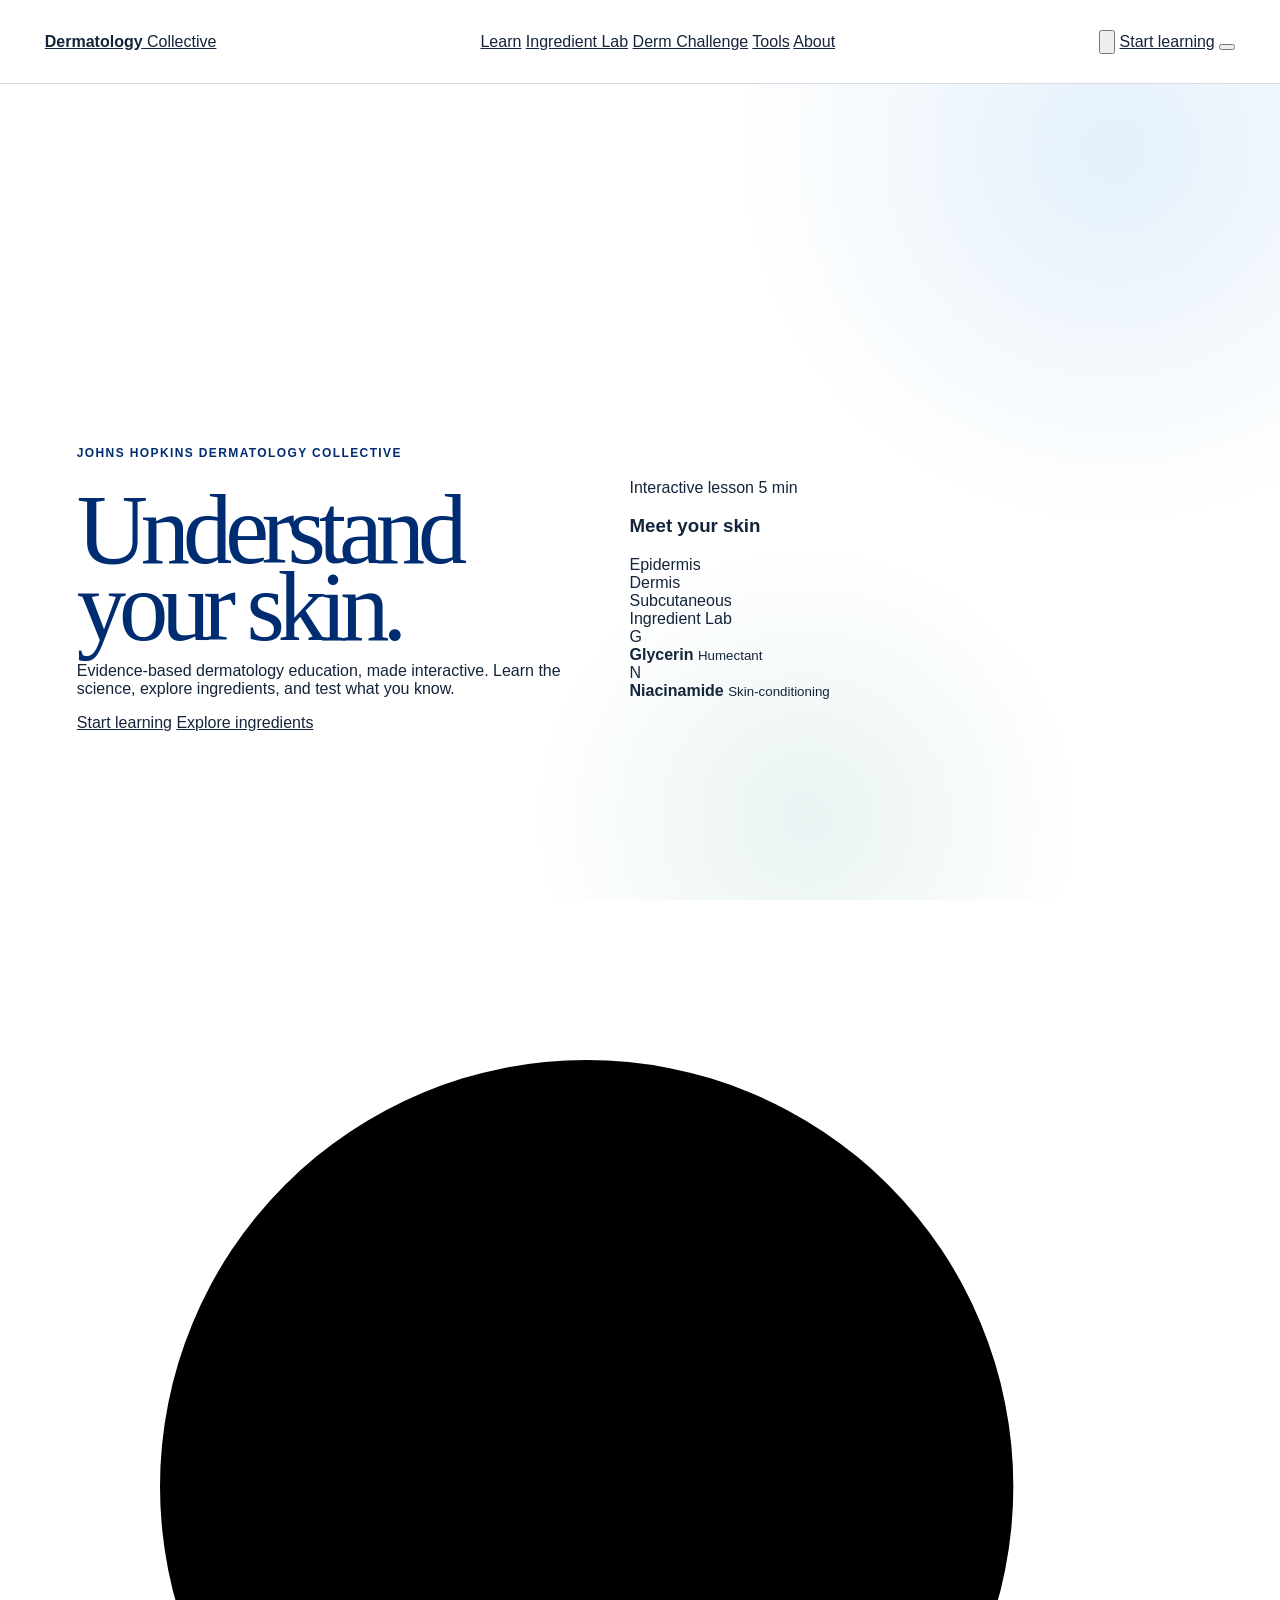
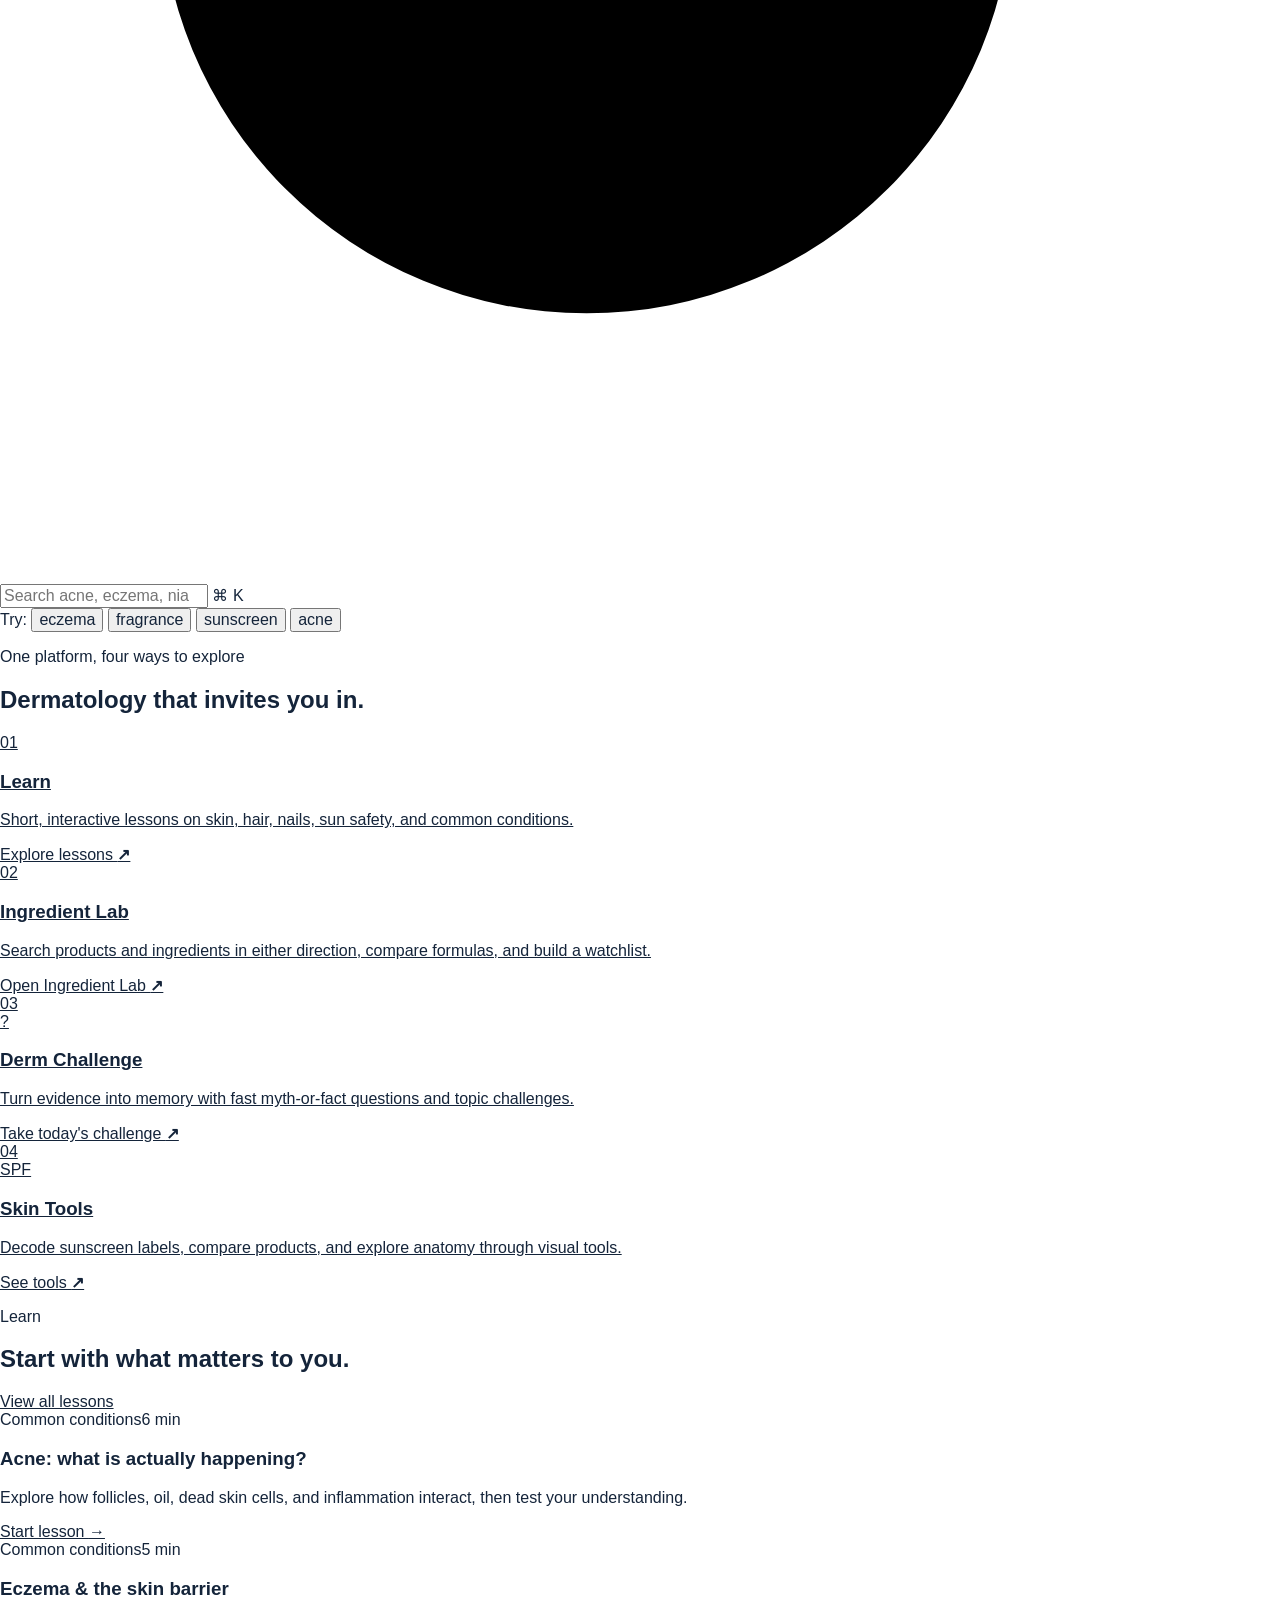
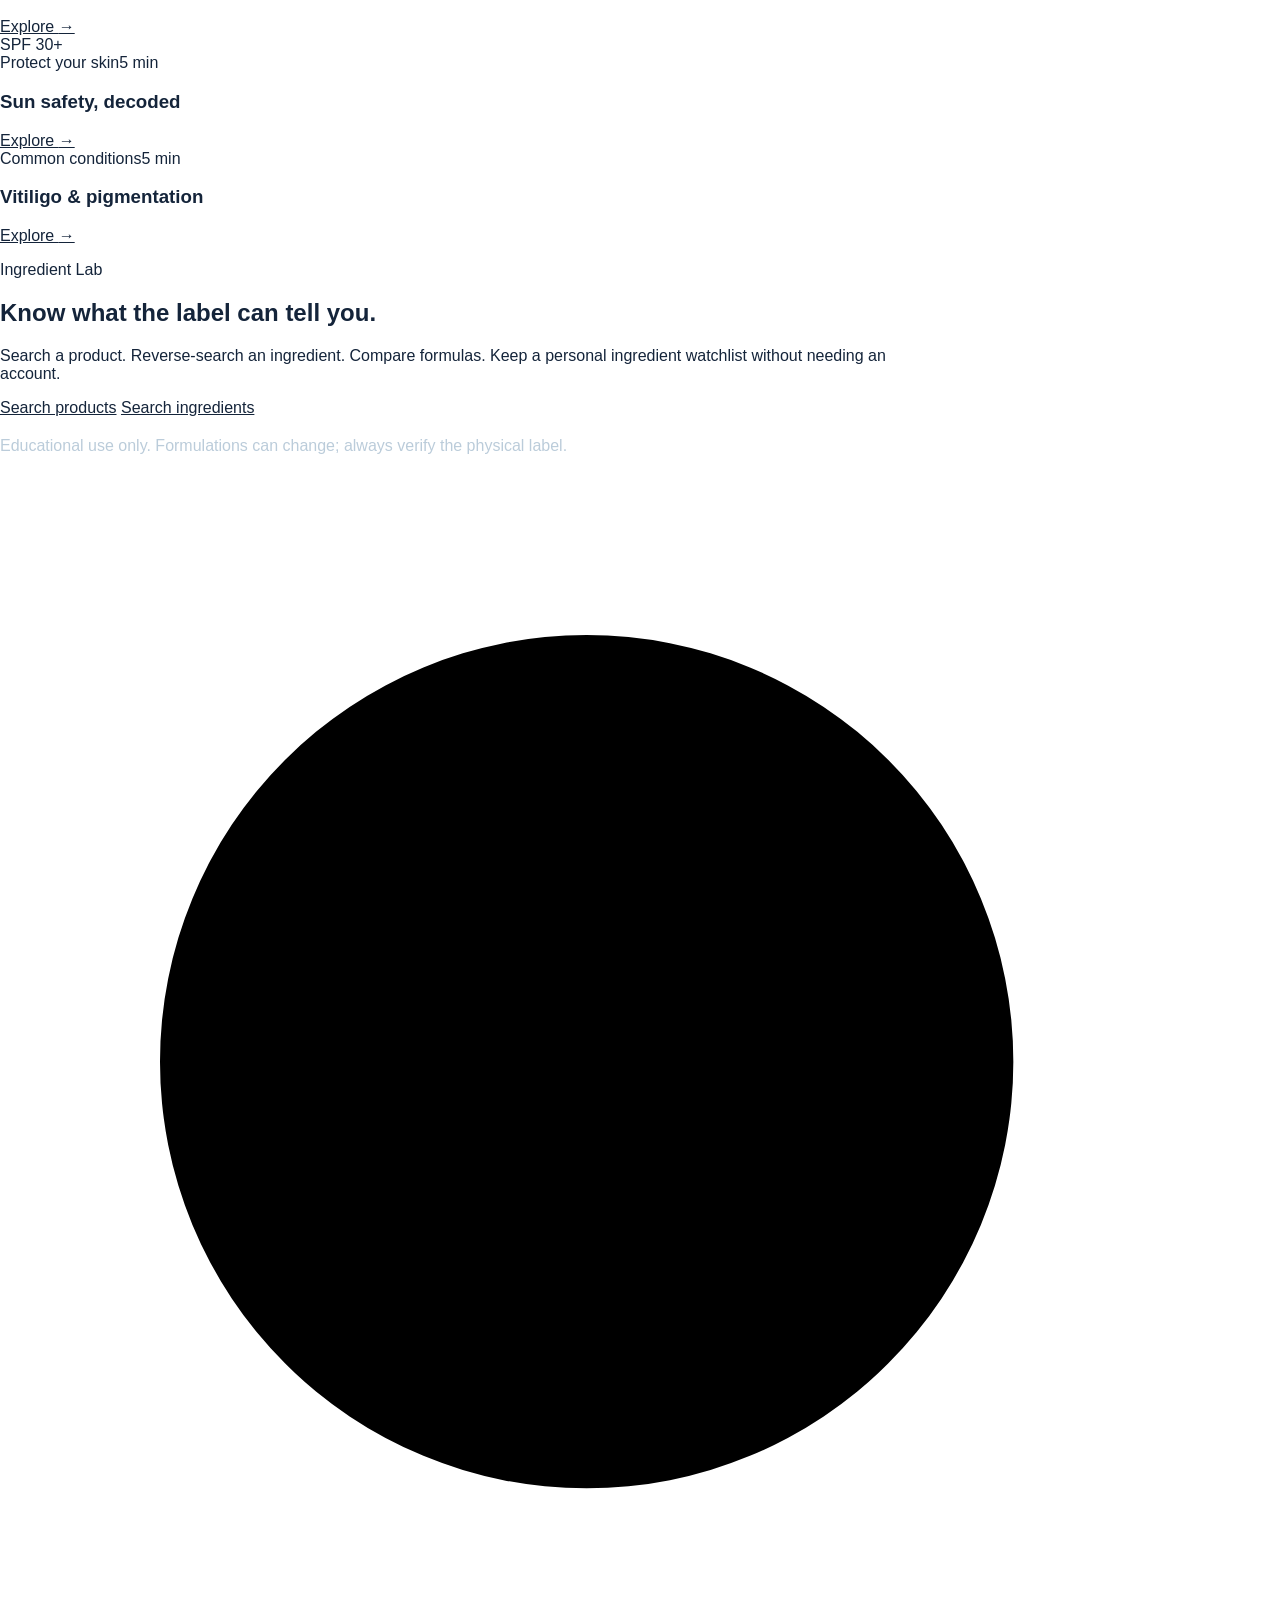
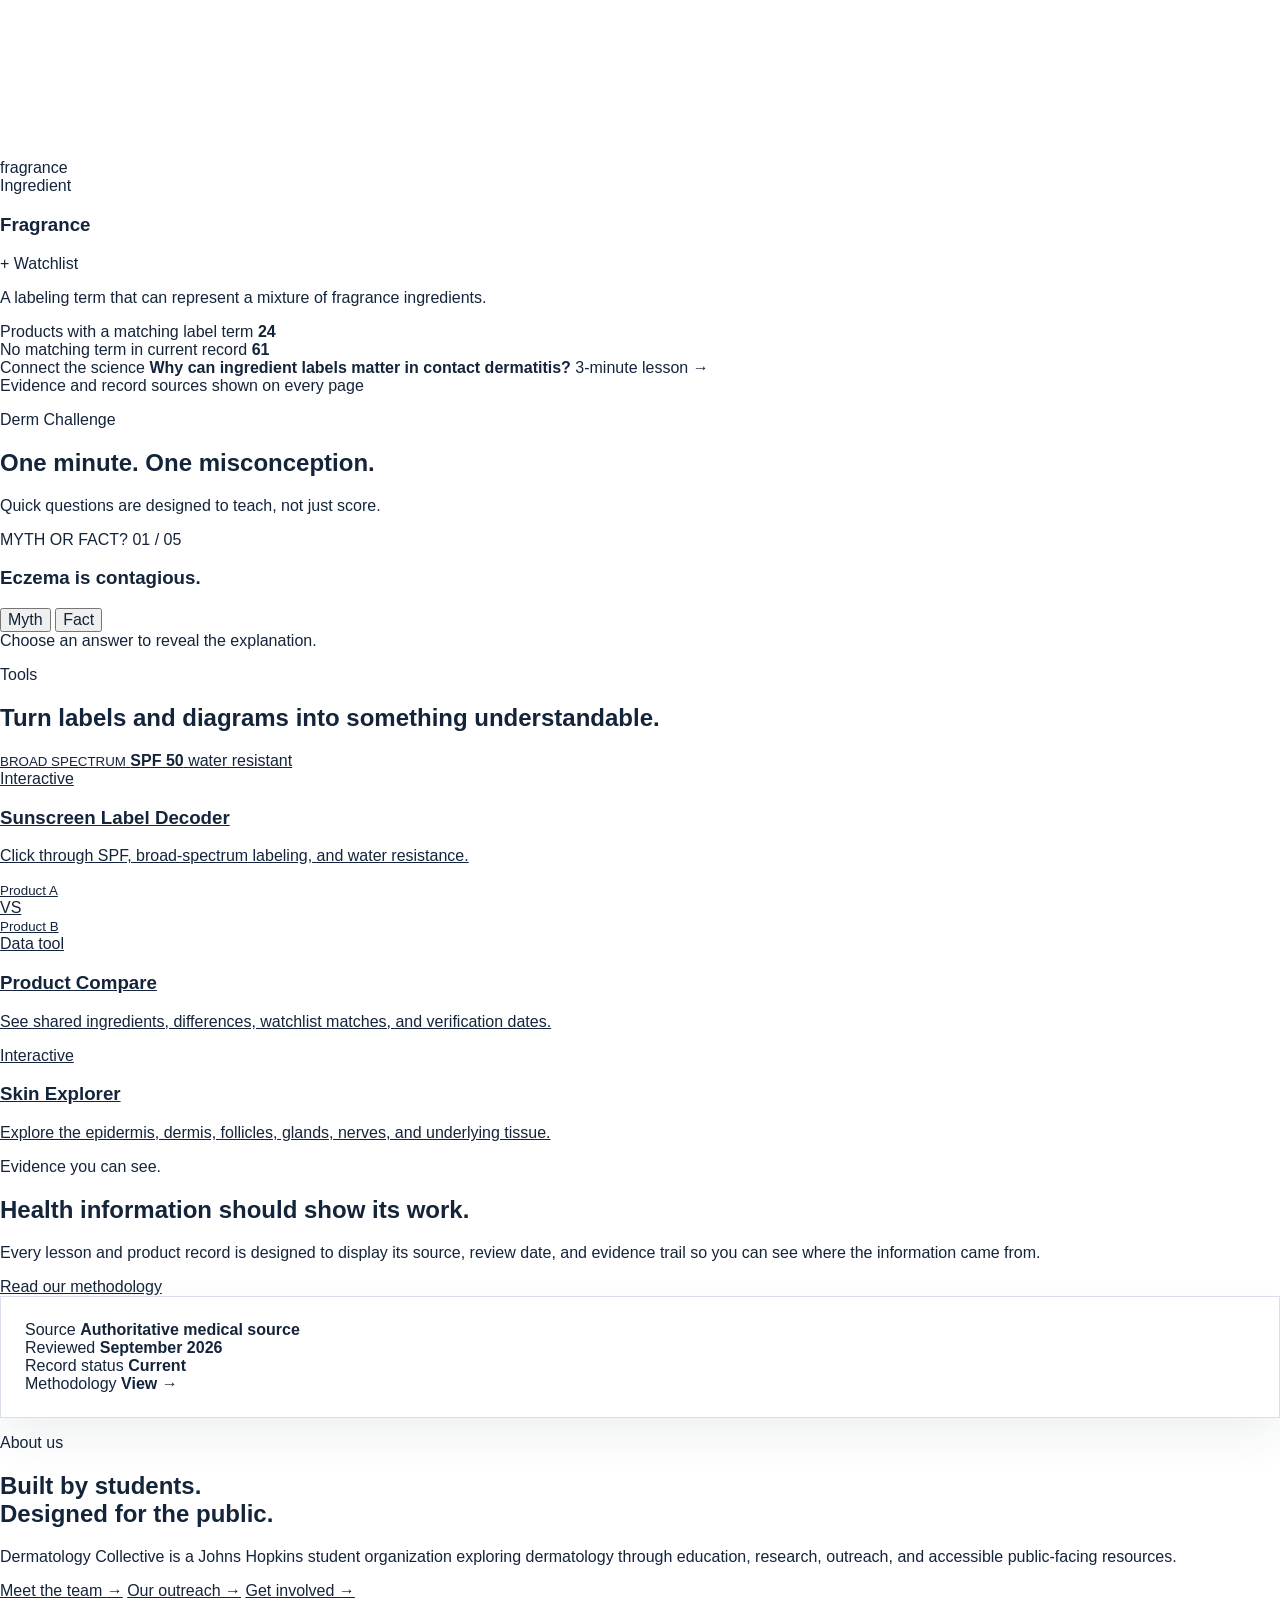
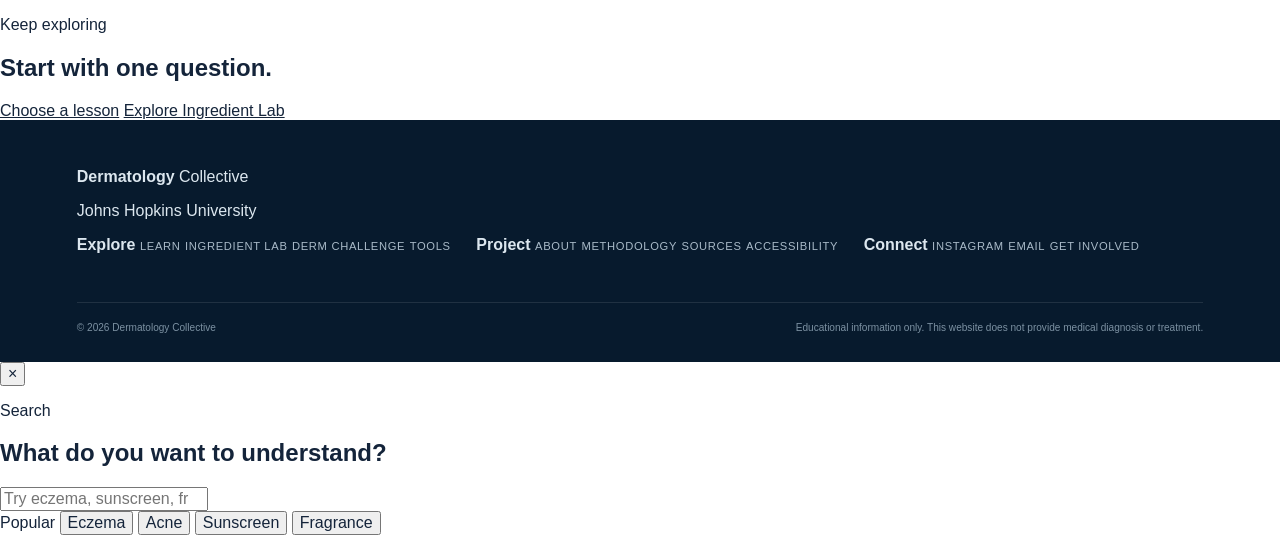
==== index.html @ c778f573 "Add files via upload" ====
<!DOCTYPE html>
<html lang="en">
<head>
  <meta charset="UTF-8" />
  <meta name="viewport" content="width=device-width, initial-scale=1.0" />
  <meta name="description" content="Interactive dermatology education and ingredient literacy from the Johns Hopkins Dermatology Collective." />
  <title>Dermatology Collective | Johns Hopkins</title>
  <link rel="preconnect" href="https://fonts.googleapis.com">
  <link rel="preconnect" href="https://fonts.gstatic.com" crossorigin>
  <link href="https://fonts.googleapis.com/css2?family=DM+Sans:wght@400;500;600;700&family=Manrope:wght@500;600;700;800&display=swap" rel="stylesheet">
  <link rel="stylesheet" href="styles.css" />
</head>

<body>
  <header class="site-header">
    <a href="#" class="brand" aria-label="Dermatology Collective home">
      <span class="brand-mark" aria-hidden="true">
        <span class="brand-dot"></span>
        <span class="brand-ring"></span>
      </span>
      <span class="brand-text">
        <strong>Dermatology</strong>
        <span>Collective</span>
      </span>
    </a>

    <nav class="desktop-nav" aria-label="Main navigation">
      <a href="#learn">Learn</a>
      <a href="#ingredients">Ingredient Lab</a>
      <a href="#challenge">Derm Challenge</a>
      <a href="#tools">Tools</a>
      <a href="#about">About</a>
    </nav>

    <div class="header-actions">
      <button class="search-button" id="openSearch" aria-label="Open search">
        <svg viewBox="0 0 24 24" aria-hidden="true"><path d="m21 21-4.35-4.35m2.35-5.65a8 8 0 1 1-16 0 8 8 0 0 1 16 0Z"/></svg>
      </button>
      <a class="header-cta" href="#learn">Start learning</a>
      <button class="menu-button" id="menuButton" aria-label="Open menu" aria-expanded="false">
        <span></span><span></span>
      </button>
    </div>
  </header>

  <nav class="mobile-nav" id="mobileNav" aria-label="Mobile navigation">
    <a href="#learn">Learn</a>
    <a href="#ingredients">Ingredient Lab</a>
    <a href="#challenge">Derm Challenge</a>
    <a href="#tools">Tools</a>
    <a href="#about">About</a>
  </nav>

  <main>
    <section class="hero">
      <div class="hero-bg-shape hero-shape-one"></div>
      <div class="hero-bg-shape hero-shape-two"></div>

      <div class="hero-copy">
        <div class="eyebrow">Johns Hopkins Dermatology Collective</div>
        <h1>Understand your skin.</h1>
        <p class="hero-subhead">
          Evidence-based dermatology education, made interactive.
          Learn the science, explore ingredients, and test what you know.
        </p>
        <div class="hero-actions">
          <a class="button button-primary" href="#learn">Start learning</a>
          <a class="button button-secondary" href="#ingredients">Explore ingredients</a>
        </div>
      </div>

      <div class="hero-visual" aria-hidden="true">
        <div class="skin-card floating-card">
          <div class="skin-card-top">
            <span class="micro-label">Interactive lesson</span>
            <span class="time-pill">5 min</span>
          </div>
          <h3>Meet your skin</h3>
          <div class="skin-diagram">
            <div class="skin-layer epidermis"><span>Epidermis</span></div>
            <div class="skin-layer dermis">
              <span>Dermis</span>
              <i class="follicle"></i>
              <i class="gland"></i>
            </div>
            <div class="skin-layer subcut"><span>Subcutaneous</span></div>
          </div>
          <div class="lesson-progress">
            <span></span><span></span><span></span><span></span>
          </div>
        </div>

        <div class="ingredient-mini floating-card">
          <span class="micro-label">Ingredient Lab</span>
          <div class="ingredient-row">
            <span class="ingredient-icon">G</span>
            <div>
              <strong>Glycerin</strong>
              <small>Humectant</small>
            </div>
          </div>
          <div class="ingredient-row">
            <span class="ingredient-icon">N</span>
            <div>
              <strong>Niacinamide</strong>
              <small>Skin-conditioning</small>
            </div>
          </div>
        </div>
      </div>
    </section>

    <section class="universal-search" aria-label="Search dermatology topics">
      <div class="search-shell">
        <span class="search-icon">
          <svg viewBox="0 0 24 24" aria-hidden="true"><path d="m21 21-4.35-4.35m2.35-5.65a8 8 0 1 1-16 0 8 8 0 0 1 16 0Z"/></svg>
        </span>
        <input id="globalSearch" type="search" placeholder="Search acne, eczema, niacinamide, sunscreen..." aria-label="Search" />
        <span class="search-hint">⌘ K</span>
      </div>
      <div class="quick-links">
        <span>Try:</span>
        <button data-search="eczema">eczema</button>
        <button data-search="fragrance">fragrance</button>
        <button data-search="sunscreen">sunscreen</button>
        <button data-search="acne">acne</button>
      </div>
      <div class="search-results" id="searchResults" aria-live="polite"></div>
    </section>

    <section class="feature-grid-section">
      <div class="section-intro">
        <p class="section-kicker">One platform, four ways to explore</p>
        <h2>Dermatology that invites you in.</h2>
      </div>

      <div class="feature-grid">
        <a class="feature-card feature-learn" href="#learn">
          <div class="feature-number">01</div>
          <div class="feature-icon icon-layers" aria-hidden="true">
            <span></span><span></span><span></span>
          </div>
          <div>
            <h3>Learn</h3>
            <p>Short, interactive lessons on skin, hair, nails, sun safety, and common conditions.</p>
            <span class="text-link">Explore lessons <b>↗</b></span>
          </div>
        </a>

        <a class="feature-card feature-ingredient" href="#ingredients">
          <div class="feature-number">02</div>
          <div class="feature-icon molecule" aria-hidden="true">
            <span></span><span></span><span></span><i></i><i></i>
          </div>
          <div>
            <h3>Ingredient Lab</h3>
            <p>Search products and ingredients in either direction, compare formulas, and build a watchlist.</p>
            <span class="text-link">Open Ingredient Lab <b>↗</b></span>
          </div>
        </a>

        <a class="feature-card feature-challenge" href="#challenge">
          <div class="feature-number">03</div>
          <div class="feature-icon quiz-icon" aria-hidden="true">?</div>
          <div>
            <h3>Derm Challenge</h3>
            <p>Turn evidence into memory with fast myth-or-fact questions and topic challenges.</p>
            <span class="text-link">Take today's challenge <b>↗</b></span>
          </div>
        </a>

        <a class="feature-card feature-tools" href="#tools">
          <div class="feature-number">04</div>
          <div class="feature-icon tool-icon" aria-hidden="true">
            <span class="tool-bottle"></span>
            <span class="tool-tag">SPF</span>
          </div>
          <div>
            <h3>Skin Tools</h3>
            <p>Decode sunscreen labels, compare products, and explore anatomy through visual tools.</p>
            <span class="text-link">See tools <b>↗</b></span>
          </div>
        </a>
      </div>
    </section>

    <section class="learn-section" id="learn">
      <div class="section-heading-row">
        <div>
          <p class="section-kicker">Learn</p>
          <h2>Start with what matters to you.</h2>
        </div>
        <a href="#" class="underlined-link">View all lessons</a>
      </div>

      <div class="lesson-grid">
        <article class="lesson-card lesson-featured">
          <div class="lesson-art acne-art">
            <span class="cell cell-1"></span>
            <span class="cell cell-2"></span>
            <span class="cell cell-3"></span>
            <div class="follicle-illustration"></div>
          </div>
          <div class="lesson-content">
            <div class="lesson-meta"><span>Common conditions</span><span>6 min</span></div>
            <h3>Acne: what is actually happening?</h3>
            <p>Explore how follicles, oil, dead skin cells, and inflammation interact, then test your understanding.</p>
            <a class="lesson-link" href="#">Start lesson <span>→</span></a>
          </div>
        </article>

        <article class="lesson-card compact">
          <div class="compact-art barrier-art">
            <div class="brick-row"></div><div class="brick-row"></div><div class="brick-row broken"></div>
          </div>
          <div class="lesson-content">
            <div class="lesson-meta"><span>Common conditions</span><span>5 min</span></div>
            <h3>Eczema & the skin barrier</h3>
            <a class="lesson-link" href="#">Explore <span>→</span></a>
          </div>
        </article>

        <article class="lesson-card compact">
          <div class="compact-art sun-art">
            <div class="sun-core"></div>
            <span class="ray r1"></span><span class="ray r2"></span><span class="ray r3"></span><span class="ray r4"></span>
            <span class="spf-badge">SPF 30+</span>
          </div>
          <div class="lesson-content">
            <div class="lesson-meta"><span>Protect your skin</span><span>5 min</span></div>
            <h3>Sun safety, decoded</h3>
            <a class="lesson-link" href="#">Explore <span>→</span></a>
          </div>
        </article>

        <article class="lesson-card compact">
          <div class="compact-art pigment-art">
            <span></span><span></span><span></span><span></span><span></span>
          </div>
          <div class="lesson-content">
            <div class="lesson-meta"><span>Common conditions</span><span>5 min</span></div>
            <h3>Vitiligo & pigmentation</h3>
            <a class="lesson-link" href="#">Explore <span>→</span></a>
          </div>
        </article>
      </div>
    </section>

    <section class="ingredient-section" id="ingredients">
      <div class="ingredient-copy">
        <p class="section-kicker light">Ingredient Lab</p>
        <h2>Know what the label can tell you.</h2>
        <p>
          Search a product. Reverse-search an ingredient. Compare formulas.
          Keep a personal ingredient watchlist without needing an account.
        </p>
        <div class="ingredient-actions">
          <a class="button button-light" href="#">Search products</a>
          <a class="button button-outline-light" href="#">Search ingredients</a>
        </div>
        <p class="tiny-note">Educational use only. Formulations can change; always verify the physical label.</p>
      </div>

      <div class="ingredient-demo">
        <div class="demo-search">
          <svg viewBox="0 0 24 24" aria-hidden="true"><path d="m21 21-4.35-4.35m2.35-5.65a8 8 0 1 1-16 0 8 8 0 0 1 16 0Z"/></svg>
          <span>fragrance</span>
        </div>

        <div class="demo-panel">
          <div class="demo-header">
            <div>
              <span class="micro-label">Ingredient</span>
              <h3>Fragrance</h3>
            </div>
            <span class="watch-pill">+ Watchlist</span>
          </div>

          <p class="demo-copy">A labeling term that can represent a mixture of fragrance ingredients.</p>

          <div class="data-row">
            <span>Products with a matching label term</span>
            <strong>24</strong>
          </div>
          <div class="data-row">
            <span>No matching term in current record</span>
            <strong>61</strong>
          </div>

          <div class="bridge-card">
            <span class="bridge-label">Connect the science</span>
            <strong>Why can ingredient labels matter in contact dermatitis?</strong>
            <span class="bridge-link">3-minute lesson →</span>
          </div>

          <div class="source-line">
            <span class="source-dot"></span>
            Evidence and record sources shown on every page
          </div>
        </div>
      </div>
    </section>

    <section class="challenge-section" id="challenge">
      <div class="challenge-copy">
        <p class="section-kicker">Derm Challenge</p>
        <h2>One minute. One misconception.</h2>
        <p>Quick questions are designed to teach, not just score.</p>
      </div>

      <div class="challenge-card">
        <div class="challenge-top">
          <span>MYTH OR FACT?</span>
          <span>01 / 05</span>
        </div>
        <h3>Eczema is contagious.</h3>
        <div class="answer-grid">
          <button class="answer-button" data-answer="myth">Myth</button>
          <button class="answer-button" data-answer="fact">Fact</button>
        </div>
        <div class="answer-explanation" id="answerExplanation">
          Choose an answer to reveal the explanation.
        </div>
      </div>
    </section>

    <section class="tools-section" id="tools">
      <div class="section-heading-row">
        <div>
          <p class="section-kicker">Tools</p>
          <h2>Turn labels and diagrams into something understandable.</h2>
        </div>
      </div>

      <div class="tools-grid">
        <a href="#" class="tool-card">
          <div class="tool-visual bottle-visual">
            <div class="bottle-cap"></div>
            <div class="bottle-body">
              <small>BROAD SPECTRUM</small>
              <strong>SPF 50</strong>
              <span>water resistant</span>
            </div>
          </div>
          <div>
            <span class="micro-label">Interactive</span>
            <h3>Sunscreen Label Decoder</h3>
            <p>Click through SPF, broad-spectrum labeling, and water resistance.</p>
          </div>
        </a>

        <a href="#" class="tool-card">
          <div class="tool-visual compare-visual">
            <div class="compare-box">
              <small>Product A</small>
              <span class="ingredient-lines"></span>
              <span class="ingredient-lines short"></span>
            </div>
            <div class="versus">VS</div>
            <div class="compare-box">
              <small>Product B</small>
              <span class="ingredient-lines"></span>
              <span class="ingredient-lines short"></span>
            </div>
          </div>
          <div>
            <span class="micro-label">Data tool</span>
            <h3>Product Compare</h3>
            <p>See shared ingredients, differences, watchlist matches, and verification dates.</p>
          </div>
        </a>

        <a href="#" class="tool-card">
          <div class="tool-visual anatomy-visual">
            <div class="anatomy-slice">
              <span></span><span></span><span></span>
            </div>
            <div class="anatomy-pointer p1"></div>
            <div class="anatomy-pointer p2"></div>
          </div>
          <div>
            <span class="micro-label">Interactive</span>
            <h3>Skin Explorer</h3>
            <p>Explore the epidermis, dermis, follicles, glands, nerves, and underlying tissue.</p>
          </div>
        </a>
      </div>
    </section>

    <section class="evidence-section">
      <div class="evidence-label">Evidence you can see.</div>
      <div class="evidence-body">
        <h2>Health information should show its work.</h2>
        <p>
          Every lesson and product record is designed to display its source,
          review date, and evidence trail so you can see where the information came from.
        </p>
        <a href="#" class="button button-dark-outline">Read our methodology</a>
      </div>
      <div class="evidence-card">
        <div class="evidence-card-row">
          <span>Source</span>
          <strong>Authoritative medical source</strong>
        </div>
        <div class="evidence-card-row">
          <span>Reviewed</span>
          <strong>September 2026</strong>
        </div>
        <div class="evidence-card-row">
          <span>Record status</span>
          <strong class="status"><i></i> Current</strong>
        </div>
        <div class="evidence-card-row">
          <span>Methodology</span>
          <strong>View →</strong>
        </div>
      </div>
    </section>

    <section class="about-section" id="about">
      <div class="about-big">
        <p class="section-kicker">About us</p>
        <h2>Built by students.<br/>Designed for the public.</h2>
      </div>

      <div class="about-copy">
        <p>
          Dermatology Collective is a Johns Hopkins student organization exploring dermatology through education,
          research, outreach, and accessible public-facing resources.
        </p>
        <div class="about-links">
          <a href="#">Meet the team <span>→</span></a>
          <a href="#">Our outreach <span>→</span></a>
          <a href="#">Get involved <span>→</span></a>
        </div>
      </div>
    </section>

    <section class="footer-cta">
      <span class="cta-orbit o1"></span>
      <span class="cta-orbit o2"></span>
      <p class="section-kicker light">Keep exploring</p>
      <h2>Start with one question.</h2>
      <div class="footer-cta-actions">
        <a class="button button-light" href="#learn">Choose a lesson</a>
        <a class="button button-outline-light" href="#ingredients">Explore Ingredient Lab</a>
      </div>
    </section>
  </main>

  <footer class="site-footer">
    <div class="footer-brand">
      <div class="brand">
        <span class="brand-mark" aria-hidden="true">
          <span class="brand-dot"></span>
          <span class="brand-ring"></span>
        </span>
        <span class="brand-text">
          <strong>Dermatology</strong>
          <span>Collective</span>
        </span>
      </div>
      <p>Johns Hopkins University</p>
    </div>

    <div class="footer-links">
      <div>
        <strong>Explore</strong>
        <a href="#learn">Learn</a>
        <a href="#ingredients">Ingredient Lab</a>
        <a href="#challenge">Derm Challenge</a>
        <a href="#tools">Tools</a>
      </div>
      <div>
        <strong>Project</strong>
        <a href="#about">About</a>
        <a href="#">Methodology</a>
        <a href="#">Sources</a>
        <a href="#">Accessibility</a>
      </div>
      <div>
        <strong>Connect</strong>
        <a href="#">Instagram</a>
        <a href="#">Email</a>
        <a href="#">Get involved</a>
      </div>
    </div>

    <div class="footer-bottom">
      <span>© 2026 Dermatology Collective</span>
      <span>Educational information only. This website does not provide medical diagnosis or treatment.</span>
    </div>
  </footer>

  <div class="search-modal" id="searchModal" aria-hidden="true">
    <div class="search-modal-inner">
      <button class="close-search" id="closeSearch" aria-label="Close search">×</button>
      <p class="section-kicker">Search</p>
      <h2>What do you want to understand?</h2>
      <input id="modalSearchInput" type="search" placeholder="Try eczema, sunscreen, fragrance..." />
      <div class="modal-suggestions">
        <span>Popular</span>
        <button data-modal-search="eczema">Eczema</button>
        <button data-modal-search="acne">Acne</button>
        <button data-modal-search="sunscreen">Sunscreen</button>
        <button data-modal-search="fragrance">Fragrance</button>
      </div>
    </div>
  </div>

  <script src="script.js"></script>
</body>
</html>
---- styles.css ----
/* Dermatology Collective homepage
   Visual language intentionally borrows high-level cues from the supplied JHU SGA source:
   serif-led hero type, Hopkins blue, section numbering, quiet rules, editorial spacing,
   and restrained arrow interactions. The anatomy illustration and interactions are original.
*/

:root {
  --hopkins-blue: #002d72;
  --hopkins-bright: #68ace5;
  --ink: #14243a;
  --text: #2e4159;
  --muted: #65758a;
  --paper: #ffffff;
  --warm: #f7f3ec;
  --warm-2: #efe7dc;
  --teal: #4d9f98;
  --coral: #df816b;
  --gold: #e3b858;
  --line: rgba(0,45,114,.16);
  --line-dark: rgba(255,255,255,.32);
  --serif: "Iowan Old Style", "Palatino Linotype", "Book Antiqua", Palatino, Georgia, serif;
  --sans: "Avenir Next", "Segoe UI", Tahoma, Arial, sans-serif;
  --header-h: 84px;
  --page-pad: max(6vw, 24px);
}

* { box-sizing: border-box; }
html { scroll-behavior: smooth; }
body {
  margin: 0;
  background: var(--paper);
  color: var(--ink);
  font-family: var(--sans);
  -webkit-font-smoothing: antialiased;
  overflow-x: hidden;
}
a { color: inherit; }
button, input { font: inherit; }
button { color: inherit; }

.skip-link {
  position: fixed;
  left: 1rem;
  top: -4rem;
  z-index: 200;
  background: #fff;
  color: var(--hopkins-blue);
  padding: .75rem 1rem;
  border: 2px solid var(--hopkins-blue);
}
.skip-link:focus { top: 1rem; }

/* HEADER */
.site-header {
  position: sticky;
  z-index: 100;
  top: 0;
  min-height: var(--header-h);
  display: flex;
  align-items: center;
  justify-content: space-between;
  gap: 2rem;
  padding: .85rem max(3.5vw, 1.25rem);
  border-bottom: 1px solid var(--line);
  background: rgba(255,255,255,.93);
  backdrop-filter: blur(16px);
}

.identity {
  display: inline-flex;
  align-items: center;
  gap: .85rem;
  color: var(--hopkins-blue);
  text-decoration: none;
}

.identity-mark {
  position: relative;
  width: 48px;
  height: 48px;
  display: block;
}
.mark-layer {
  position: absolute;
  left: 5px;
  width: 37px;
  height: 12px;
  border-radius: 50%;
  border: 1.6px solid var(--hopkins-blue);
  transform: skewX(-12deg);
}
.mark-1 { top: 5px; background: #f5c8ae; }
.mark-2 { top: 18px; background: #e7b79a; }
.mark-3 { top: 31px; background: #efcf88; }

.identity-copy {
  display: flex;
  flex-direction: column;
  line-height: 1.05;
}
.identity-copy strong {
  font-size: 1.02rem;
  letter-spacing: -.025em;
  font-weight: 730;
}
.identity-copy small {
  margin-top: .35rem;
  color: #53657c;
  font-size: .66rem;
  font-weight: 650;
  text-transform: uppercase;
  letter-spacing: .095em;
}

.main-nav {
  display: flex;
  align-items: center;
  gap: clamp(1.2rem, 2.6vw, 2.8rem);
}
.main-nav a {
  position: relative;
  color: #162a43;
  font-size: .79rem;
  font-weight: 680;
  letter-spacing: .075em;
  text-decoration: none;
  text-transform: uppercase;
}
.main-nav a::after {
  position: absolute;
  right: 0;
  bottom: -.45rem;
  left: 0;
  height: 1px;
  background: var(--hopkins-blue);
  content: "";
  transform: scaleX(0);
  transform-origin: right;
  transition: transform 180ms ease;
}
.main-nav a:hover::after,
.main-nav a:focus-visible::after {
  transform: scaleX(1);
  transform-origin: left;
}

.mobile-menu-button,
.mobile-nav { display: none; }

/* REUSABLE LABEL */
.section-label {
  display: flex;
  align-items: baseline;
  gap: 1rem;
  padding-top: .6rem;
  border-top: 1px solid rgba(255,255,255,.44);
}
.section-label span {
  color: var(--hopkins-bright);
  font-size: .68rem;
  font-weight: 750;
  letter-spacing: .08em;
}
.section-label h2 {
  margin: 0;
  color: inherit;
  font-size: .76rem;
  font-weight: 700;
  letter-spacing: .11em;
  text-transform: uppercase;
}
.dark-label { border-top-color: rgba(0,45,114,.28); }
.dark-label span { color: rgba(0,45,114,.55); }
.blue-label { border-top-color: rgba(255,255,255,.35); }

/* HERO */
.hero {
  min-height: calc(100svh - var(--header-h));
  display: grid;
  grid-template-columns: minmax(0,.92fr) minmax(520px,1.08fr);
  align-items: center;
  gap: clamp(2rem, 5vw, 6rem);
  padding: clamp(4.5rem, 8vw, 8rem) var(--page-pad) clamp(5rem, 8vw, 7.5rem);
  overflow: hidden;
  background:
    radial-gradient(circle at 87% 8%, rgba(104,172,229,.18), transparent 28%),
    radial-gradient(circle at 63% 90%, rgba(77,159,152,.12), transparent 25%),
    #fff;
}

.hero-copy {
  position: relative;
  z-index: 4;
  animation: rise-in 700ms ease-out both;
}

.eyebrow {
  display: flex;
  align-items: center;
  gap: .85rem;
  margin: 0 0 2rem;
  color: var(--hopkins-blue);
  font-size: .75rem;
  font-weight: 740;
  letter-spacing: .115em;
  text-transform: uppercase;
}
.eyebrow span {
  width: 2.75rem;
  height: 1px;
  background: currentColor;
}

.hero h1 {
  margin: 0;
  color: var(--hopkins-blue);
  font-family: var(--serif);
  font-size: clamp(4.3rem, 7.7vw, 8.7rem);
  font-weight: 480;
  letter-spacing: -.072em;
  line-height: .78;
  user-select: none;
}

.hero-deck {
  max-width: 40rem;
  margin: 2.6rem 0 0;
  color: var(--text);
  font-size: clamp(1rem, 1.35vw, 1.23rem);
  line-height: 1.65;
}

.hero-links {
  display: flex;
  align-items: center;
  gap: 2rem;
  margin-top: 2.2rem;
  flex-wrap: wrap;
}
.primary-link,
.secondary-link,
.inline-action {
  display: inline-flex;
  align-items: center;
  gap: 1.3rem;
  padding: .8rem 0;
  font-size: .79rem;
  font-weight: 720;
  letter-spacing: .055em;
  text-decoration: none;
  text-transform: uppercase;
}
.primary-link { border-bottom: 1px solid var(--hopkins-blue); color: var(--hopkins-blue); }
.secondary-link { color: var(--text); }
.primary-link span:last-child,
.secondary-link span:last-child,
.inline-action span:last-child {
  transition: transform 180ms ease;
}
.primary-link:hover span:last-child,
.secondary-link:hover span:last-child,
.inline-action:hover span:last-child {
  transform: translate(3px,-3px);
}

.micro-note {
  margin: 1.2rem 0 0;
  color: #77879a;
  font-size: .72rem;
  letter-spacing: .02em;
}

/* HERO MODEL */
.hero-model-wrap {
  position: relative;
  min-height: 590px;
  display: grid;
  place-items: center;
  isolation: isolate;
}

.particle-field {
  position: absolute;
  inset: -5%;
  z-index: -1;
  pointer-events: none;
}
.particle {
  position: absolute;
  width: var(--size, 6px);
  height: var(--size, 6px);
  border-radius: 50%;
  background: var(--color, rgba(0,45,114,.25));
  transform: translate3d(var(--dx,0),var(--dy,0),0);
  transition: transform 150ms ease-out;
}

.hero-model-card {
  width: min(740px,100%);
  border: 1px solid rgba(0,45,114,.14);
  border-radius: 30px;
  background: rgba(249,248,244,.88);
  box-shadow: 0 34px 90px rgba(20,36,58,.14);
  backdrop-filter: blur(14px);
  transform:
    perspective(1100px)
    rotateX(var(--tilt-x,0deg))
    rotateY(var(--tilt-y,0deg))
    translate3d(0,0,0);
  transform-style: preserve-3d;
  transition: transform 130ms ease-out, box-shadow 250ms ease;
  animation: model-in 1s 130ms ease-out both;
}
.hero-model-card:hover {
  box-shadow: 0 42px 110px rgba(20,36,58,.19);
}

.model-topline,
.model-footer {
  display: flex;
  align-items: center;
  justify-content: space-between;
  gap: 1rem;
  padding: 1rem 1.25rem;
  color: #66798d;
  font-size: .65rem;
  font-weight: 680;
  letter-spacing: .08em;
  text-transform: uppercase;
}
.model-topline { border-bottom: 1px solid rgba(0,45,114,.11); }
.model-footer { border-top: 1px solid rgba(0,45,114,.11); }

.live-indicator {
  display: inline-flex;
  align-items: center;
  gap: .5rem;
}
.live-indicator i {
  width: 7px; height: 7px;
  border-radius: 50%;
  background: var(--teal);
  box-shadow: 0 0 0 5px rgba(77,159,152,.12);
  animation: pulse 2.2s infinite;
}

.model-stage {
  position: relative;
  padding: 1rem .7rem .5rem;
}
#skinModel {
  display: block;
  width: 100%;
  height: auto;
  overflow: visible;
}
.structure {
  cursor: pointer;
  outline: none;
  transform-box: fill-box;
  transform-origin: center;
  transition: filter 160ms ease, opacity 160ms ease, transform 180ms ease;
}
.structure:hover,
.structure:focus-visible,
.structure.is-active {
  filter: url(#glow);
  transform: scale(1.018);
}

.model-callout {
  position: absolute;
  left: 1.4rem;
  right: 1.4rem;
  bottom: 1.2rem;
  display: grid;
  grid-template-columns: auto 1fr;
  gap: .8rem;
  align-items: start;
  padding: 1rem 1.1rem;
  border: 1px solid rgba(0,45,114,.12);
  border-radius: 14px;
  background: rgba(255,255,255,.88);
  box-shadow: 0 9px 30px rgba(20,36,58,.08);
  backdrop-filter: blur(9px);
  pointer-events: none;
}
.callout-index {
  color: var(--hopkins-bright);
  font-size: .65rem;
  font-weight: 750;
  letter-spacing: .08em;
}
.model-callout strong {
  display: block;
  color: var(--hopkins-blue);
  font-family: var(--serif);
  font-size: 1.25rem;
  font-weight: 530;
  letter-spacing: -.025em;
}
.model-callout p {
  max-width: 30rem;
  margin: .3rem 0 0;
  color: var(--text);
  font-size: .78rem;
  line-height: 1.45;
}

#lensRing,
#lensDot,
#lensClipCircle {
  transition: opacity 120ms ease;
}

/* INTRO */
.intro-band {
  display: grid;
  grid-template-columns: minmax(12rem,.65fr) minmax(20rem,1.5fr);
  gap: clamp(3rem,8vw,9rem);
  padding: clamp(5rem,10vw,10rem) var(--page-pad);
  background: var(--hopkins-blue);
  color: #fff;
}
.intro-copy p {
  max-width: 55rem;
  margin: 0;
  font-family: var(--serif);
  font-size: clamp(1.75rem,3vw,3.2rem);
  font-weight: 420;
  letter-spacing: -.04em;
  line-height: 1.1;
}
.intro-copy a {
  display: inline-flex;
  gap: 1rem;
  margin-top: 3rem;
  color: #b9daf6;
  font-size: .8rem;
  font-weight: 680;
  letter-spacing: .06em;
  text-decoration: none;
  text-transform: uppercase;
  transition: gap 180ms ease, color 180ms ease;
}
.intro-copy a:hover { gap: 1.35rem; color: #fff; }

/* PATHWAYS */
.pathways {
  display: grid;
  grid-template-columns: minmax(12rem,.65fr) minmax(20rem,1.5fr);
  gap: clamp(3rem,8vw,9rem);
  padding: clamp(5rem,9vw,9rem) var(--page-pad);
}
.pathway-list { margin: 0; }
.pathway-row {
  position: relative;
  display: grid;
  grid-template-columns: 1fr auto;
  gap: .9rem 2rem;
  min-height: 175px;
  padding: 2rem 8.5rem 2rem 0;
  border-bottom: 1px solid var(--line);
  text-decoration: none;
  transition: padding-left 180ms ease, background 180ms ease;
  overflow: hidden;
}
.pathway-row:first-child { border-top: 1px solid var(--line); }
.pathway-row:hover { padding-left: .75rem; background: rgba(104,172,229,.045); }

.pathway-name {
  color: var(--hopkins-blue);
  font-family: var(--serif);
  font-size: clamp(1.9rem,3vw,3rem);
  font-weight: 420;
  letter-spacing: -.045em;
  line-height: 1.05;
}
.pathway-arrow {
  color: var(--hopkins-blue);
  font-size: 1.2rem;
  transition: transform 180ms ease;
}
.pathway-row:hover .pathway-arrow { transform: translate(3px,-3px); }
.pathway-note {
  grid-column: 1 / -1;
  max-width: 37rem;
  color: var(--text);
  font-size: .98rem;
  line-height: 1.6;
}
.row-visual {
  position: absolute;
  right: 1rem;
  top: 50%;
  width: 92px;
  height: 92px;
  transform: translateY(-50%);
  opacity: .72;
  transition: opacity 180ms ease, transform 180ms ease;
}
.pathway-row:hover .row-visual {
  opacity: 1;
  transform: translateY(-50%) scale(1.06);
}
.row-skin span {
  position: absolute;
  left: 8px;
  width: 76px;
  height: 24px;
  border: 1px solid var(--hopkins-blue);
  border-radius: 50%;
}
.row-skin span:nth-child(1) { top: 12px; background: #f5c8ae; }
.row-skin span:nth-child(2) { top: 34px; background: #e7b79a; }
.row-skin span:nth-child(3) { top: 56px; background: #efcf88; }

.row-molecule i {
  position: absolute;
  width: 25px; height: 25px;
  border-radius: 50%;
  border: 1.5px solid var(--hopkins-blue);
  background: #fff;
}
.row-molecule i:nth-child(1) { left: 3px; top: 35px; }
.row-molecule i:nth-child(2) { right: 7px; top: 7px; background: #dff0ef; }
.row-molecule i:nth-child(3) { right: 6px; bottom: 7px; background: #f7d4c9; }
.row-molecule b {
  position: absolute;
  left: 24px;
  top: 45px;
  width: 55px; height: 1.5px;
  background: var(--hopkins-blue);
  transform-origin: left;
}
.row-molecule b:nth-of-type(1) { transform: rotate(-27deg); }
.row-molecule b:nth-of-type(2) { transform: rotate(27deg); }
.row-question {
  display: grid;
  place-items: center;
  border: 1px solid var(--hopkins-blue);
  border-radius: 50%;
  color: var(--coral);
  font-family: var(--serif);
  font-size: 3.8rem;
}

/* FEATURE LESSON */
.learn-preview {
  display: grid;
  grid-template-columns: minmax(12rem,.65fr) minmax(20rem,1.5fr);
  gap: clamp(3rem,8vw,9rem);
  padding: clamp(5rem,9vw,9rem) var(--page-pad);
  background: #edf3f7;
}
.feature-lesson {
  display: grid;
  grid-template-columns: 1.08fr .92fr;
  min-height: 540px;
  border: 1px solid rgba(0,45,114,.16);
  background: #fff;
}
.feature-art {
  position: relative;
  overflow: hidden;
  min-height: 540px;
  background:
    radial-gradient(circle at 30% 18%, rgba(255,255,255,.35), transparent 24%),
    linear-gradient(145deg,#f3c7b4,#e8a58d 65%,#d98d73);
}
.follicle-scene {
  position: absolute;
  inset: 0;
}
.pore-surface {
  position: absolute;
  left: -5%;
  top: 62px;
  width: 110%;
  height: 55px;
  border-radius: 50%;
  border-bottom: 3px solid rgba(111,61,50,.35);
  transform: rotate(-2deg);
}
.feature-follicle {
  position: absolute;
  width: 120px;
  height: 390px;
  left: 52%;
  top: 28px;
  border: 12px solid rgba(95,55,48,.84);
  border-radius: 45% 45% 47% 47%;
  transform: rotate(10deg);
}
.feature-hair {
  position: absolute;
  width: 13px;
  height: 430px;
  left: 60%;
  top: -40px;
  border-radius: 10px;
  background: #26394a;
  transform: rotate(10deg);
}
.feature-gland {
  position: absolute;
  width: 62px;
  height: 42px;
  border-radius: 50%;
  background: #5da9a3;
  border: 2px solid #397e79;
}
.g1 { left: 66%; top: 226px; }
.g2 { left: 71%; top: 256px; transform: scale(.82); }
.g3 { left: 62%; top: 265px; transform: scale(.72); }
.oil-drop {
  position: absolute;
  width: 18px; height: 25px;
  border-radius: 50% 50% 54% 46%;
  background: #e9b94f;
  animation: oil-float 3.2s ease-in-out infinite;
}
.od1 { left: 52%; top: 176px; }
.od2 { left: 55%; top: 222px; animation-delay: .7s; }
.od3 { left: 58%; top: 274px; animation-delay: 1.25s; }
.feature-label {
  position: absolute;
  padding: .4rem .55rem;
  background: rgba(255,255,255,.82);
  border: 1px solid rgba(0,45,114,.12);
  color: var(--hopkins-blue);
  font-size: .66rem;
  font-weight: 700;
  text-transform: uppercase;
  letter-spacing: .07em;
}
.label-oil { left: 19%; top: 145px; }
.label-follicle { right: 9%; bottom: 63px; }
.feature-copy {
  display: flex;
  flex-direction: column;
  justify-content: center;
  padding: clamp(2rem,4vw,4.5rem);
}
.feature-kicker {
  margin: 0 0 1.4rem;
  color: #607387;
  font-size: .68rem;
  font-weight: 720;
  letter-spacing: .09em;
  text-transform: uppercase;
}
.feature-copy h3,
.formulation-copy h3,
.evidence-copy h3,
.collective h3 {
  margin: 0;
  color: var(--hopkins-blue);
  font-family: var(--serif);
  font-size: clamp(2.5rem,4.2vw,4.6rem);
  font-weight: 430;
  letter-spacing: -.055em;
  line-height: .98;
}
.feature-copy p:not(.feature-kicker),
.formulation-copy p:not(.feature-kicker),
.evidence-copy p,
.collective-copy p {
  color: var(--text);
  font-size: 1rem;
  line-height: 1.65;
}
.feature-copy .inline-action { color: var(--hopkins-blue); align-self: flex-start; border-bottom: 1px solid var(--hopkins-blue); }

/* QUICK CHECK */
.quick-check {
  display: grid;
  grid-template-columns: minmax(12rem,.65fr) minmax(20rem,1.5fr);
  gap: clamp(3rem,8vw,9rem);
  padding: clamp(5rem,9vw,9rem) var(--page-pad);
  background: var(--hopkins-blue);
  color: #fff;
}
.check-grid {
  display: grid;
  grid-template-columns: 1fr 1fr;
  gap: clamp(2rem,6vw,6rem);
  align-items: center;
}
.check-overline,
.ingredient-overline,
.evidence-overline,
.collective-overline,
.contact-overline {
  margin: 0 0 1.4rem;
  font-size: .69rem;
  font-weight: 760;
  letter-spacing: .12em;
  text-transform: uppercase;
}
.check-overline { color: #9dcdf2; }
.check-copy h3 {
  margin: 0;
  max-width: 34rem;
  font-family: var(--serif);
  font-size: clamp(2.7rem,5vw,5.2rem);
  font-weight: 430;
  letter-spacing: -.055em;
  line-height: .95;
}
.check-copy p:last-child {
  max-width: 30rem;
  color: #c5d8e9;
  font-size: .96rem;
  line-height: 1.6;
}
.choice-row {
  display: grid;
  grid-template-columns: 1fr 1fr;
  gap: .8rem;
}
.quiz-choice {
  min-height: 80px;
  border: 1px solid rgba(255,255,255,.55);
  background: transparent;
  color: #fff;
  cursor: pointer;
  font-family: var(--serif);
  font-size: 1.5rem;
  transition: background 150ms ease, color 150ms ease, transform 150ms ease;
}
.quiz-choice:hover {
  background: #fff;
  color: var(--hopkins-blue);
  transform: translateY(-2px);
}
.quiz-choice.is-correct { background: #fff; color: var(--hopkins-blue); }
.quiz-choice.is-wrong { background: rgba(223,129,107,.17); border-color: #f4b2a4; }
.quiz-feedback {
  margin-top: 1rem;
  min-height: 75px;
  padding: 1rem 1.1rem;
  border: 1px solid rgba(255,255,255,.22);
  background: rgba(255,255,255,.06);
  color: #d7e6f3;
  font-size: .87rem;
  line-height: 1.55;
}
.quiz-feedback strong { color: #fff; }

/* INGREDIENT LAB */
.ingredient-lab {
  padding: clamp(5rem,9vw,9rem) var(--page-pad);
  background: #0a213a;
  color: #fff;
}
.ingredient-grid {
  display: grid;
  grid-template-columns: minmax(12rem,.65fr) minmax(20rem,1.5fr);
  gap: clamp(3rem,8vw,9rem);
}
.ingredient-copy { max-width: 56rem; }
.ingredient-overline { color: #7fc5c0; }
.ingredient-copy h3 {
  margin: 0;
  font-family: var(--serif);
  font-size: clamp(2.7rem,5vw,5.5rem);
  font-weight: 420;
  letter-spacing: -.055em;
  line-height: .96;
}
.ingredient-copy > p:last-child {
  max-width: 43rem;
  color: #bbccda;
  font-size: 1rem;
  line-height: 1.65;
}

.lab-demo {
  margin: clamp(3rem,5vw,5rem) 0 0;
  border-radius: 26px;
  padding: 1.15rem;
  background: #eaf0ed;
  color: var(--ink);
  box-shadow: 0 32px 80px rgba(0,0,0,.22);
}
.lab-search {
  display: flex;
  align-items: center;
  gap: .9rem;
  min-height: 68px;
  padding: 0 1rem;
  border-radius: 16px;
  background: #fff;
  border: 1px solid rgba(0,45,114,.12);
}
.lab-search svg {
  width: 19px; height: 19px;
  fill: none; stroke: #52677b; stroke-width: 1.8; stroke-linecap: round;
}
.lab-search input {
  flex: 1;
  min-width: 0;
  border: 0;
  outline: 0;
  background: transparent;
  color: var(--ink);
  font-size: 1rem;
}
.lab-search button,
.watch-button {
  border: 0;
  cursor: pointer;
  font-weight: 700;
}
.lab-search button {
  padding: .7rem 1rem;
  border-radius: 999px;
  background: var(--hopkins-blue);
  color: #fff;
  font-size: .72rem;
  text-transform: uppercase;
  letter-spacing: .06em;
}
.lab-results {
  display: grid;
  grid-template-columns: 1.3fr .7fr .7fr;
  gap: 1rem;
  margin-top: 1rem;
}
.lab-result-main,
.lab-stat,
.lab-bridge {
  border-radius: 16px;
  background: #fff;
  border: 1px solid rgba(0,45,114,.1);
}
.lab-result-main { padding: 1.5rem; grid-row: span 2; }
.result-eyebrow {
  margin: 0 0 .7rem;
  color: #77899a;
  font-size: .66rem;
  font-weight: 720;
  letter-spacing: .09em;
  text-transform: uppercase;
}
.lab-result-main h4 {
  margin: 0;
  color: var(--hopkins-blue);
  font-family: var(--serif);
  font-size: 2.4rem;
  font-weight: 480;
  letter-spacing: -.04em;
}
.lab-result-main > p:last-of-type {
  max-width: 31rem;
  color: var(--text);
  font-size: .9rem;
  line-height: 1.55;
}
.result-actions {
  display: flex;
  align-items: center;
  gap: .75rem;
  margin-top: 1.25rem;
  flex-wrap: wrap;
}
.watch-button {
  padding: .65rem .85rem;
  border-radius: 999px;
  background: #dff0ef;
  color: #164a47;
  font-size: .7rem;
}
.watch-button.is-watching { background: #164a47; color: #fff; }
.demo-badge {
  color: #7b8c9c;
  font-size: .65rem;
  text-transform: uppercase;
  letter-spacing: .07em;
}
.lab-stat {
  display: flex;
  flex-direction: column;
  justify-content: space-between;
  padding: 1.25rem;
  min-height: 145px;
  color: var(--text);
  font-size: .78rem;
  line-height: 1.4;
}
.lab-stat strong {
  color: var(--hopkins-blue);
  font-family: var(--serif);
  font-size: 3rem;
  font-weight: 500;
}
.lab-bridge {
  grid-column: 2 / -1;
  padding: 1.25rem;
  background: var(--warm);
}
.lab-bridge > * { display: block; }
.lab-bridge > span {
  color: var(--coral);
  font-size: .65rem;
  font-weight: 760;
  letter-spacing: .09em;
  text-transform: uppercase;
}
.lab-bridge strong {
  margin-top: .5rem;
  color: var(--hopkins-blue);
  font-family: var(--serif);
  font-size: 1.25rem;
  font-weight: 520;
}
.lab-bridge a {
  margin-top: .8rem;
  color: var(--hopkins-blue);
  font-size: .72rem;
  font-weight: 700;
  text-decoration: none;
  text-transform: uppercase;
  letter-spacing: .05em;
}

.formulation-section {
  display: grid;
  grid-template-columns: .72fr 1.28fr;
  gap: clamp(3rem,7vw,7rem);
  align-items: center;
  margin-top: clamp(5rem,8vw,8rem);
  padding-top: clamp(4rem,6vw,6rem);
  border-top: 1px solid rgba(255,255,255,.16);
}
.light-kicker { color: #8ecfca; }
.formulation-copy h3 { color: #fff; }
.formulation-copy p:not(.feature-kicker) { color: #bbccda; }
.light-action { color: #c4e2f7; border-bottom: 1px solid rgba(196,226,247,.65); }

.formulation-demo {
  position: relative;
  display: grid;
  grid-template-columns: 1fr auto 1fr;
  gap: 1rem;
  align-items: center;
}
.formula-card {
  min-height: 290px;
  padding: 1.4rem;
  background: #fff;
  color: var(--ink);
  border-radius: 16px;
  transform: rotate(-1.4deg);
  box-shadow: 0 20px 55px rgba(0,0,0,.18);
}
.current-formula { transform: rotate(1.4deg); }
.formula-date {
  display: block;
  color: #6a7d90;
  font-size: .65rem;
  font-weight: 750;
  letter-spacing: .08em;
}
.formula-card strong {
  display: block;
  margin-top: .4rem;
  color: var(--hopkins-blue);
  font-family: var(--serif);
  font-size: 1.35rem;
}
.formula-card ul {
  margin: 1.3rem 0 0;
  padding: 0;
  list-style: none;
}
.formula-card li {
  padding: .6rem 0;
  border-top: 1px solid var(--line);
  color: #516579;
  font-size: .8rem;
}
.formula-card li.added::before { content: "+ "; color: #27866f; font-weight: 800; }
.formula-card li.removed { color: #9d5a52; text-decoration: line-through; }
.formula-card li.removed::before { content: "− "; font-weight: 800; }
.formula-connector {
  display: flex;
  flex-direction: column;
  gap: .6rem;
  color: #a9c0d3;
  font-size: .65rem;
  font-weight: 750;
  text-transform: uppercase;
  letter-spacing: .07em;
  text-align: center;
}
.formula-connector::before {
  content: "→";
  color: #fff;
  font-size: 1.4rem;
}

/* EVIDENCE */
.evidence {
  display: grid;
  grid-template-columns: minmax(12rem,.65fr) minmax(20rem,1.5fr);
  gap: clamp(3rem,8vw,9rem);
  padding: clamp(5rem,9vw,9rem) var(--page-pad);
  background: var(--warm);
}
.evidence-grid {
  display: grid;
  grid-template-columns: 1fr .82fr;
  gap: clamp(2rem,5vw,5rem);
  align-items: center;
}
.evidence-overline { color: var(--coral); }
.evidence-copy h3 { color: var(--hopkins-blue); }
.evidence-copy .inline-action { color: var(--hopkins-blue); border-bottom: 1px solid var(--hopkins-blue); }
.evidence-card {
  padding: 1.5rem;
  background: #fff;
  border: 1px solid rgba(0,45,114,.15);
  box-shadow: 0 18px 45px rgba(20,36,58,.07);
}
.evidence-card-head {
  display: flex;
  justify-content: space-between;
  gap: 1rem;
  color: #687c8f;
  font-size: .66rem;
  font-weight: 700;
  text-transform: uppercase;
  letter-spacing: .07em;
}
.verified-pill {
  display: inline-flex;
  align-items: center;
  gap: .45rem;
}
.verified-pill i {
  width: 7px; height: 7px;
  border-radius: 50%;
  background: #3d9a78;
}
.evidence-card h4 {
  margin: 2rem 0 1.1rem;
  color: var(--hopkins-blue);
  font-family: var(--serif);
  font-size: 2.6rem;
  font-weight: 480;
}
.evidence-card dl { margin: 0; }
.evidence-card dl div {
  display: grid;
  grid-template-columns: .75fr 1.25fr;
  gap: 1rem;
  padding: .9rem 0;
  border-top: 1px solid var(--line);
}
.evidence-card dt {
  color: #718397;
  font-size: .72rem;
}
.evidence-card dd {
  margin: 0;
  color: var(--ink);
  font-size: .76rem;
  font-weight: 680;
}

/* COLLECTIVE */
.collective {
  display: grid;
  grid-template-columns: minmax(12rem,.65fr) minmax(20rem,1.5fr);
  gap: clamp(3rem,8vw,9rem);
  padding: clamp(5rem,9vw,9rem) var(--page-pad);
  background: #fff;
}
.collective .section-label { border-top-color: rgba(0,45,114,.28); color: var(--ink); }
.collective .section-label span { color: rgba(0,45,114,.55); }
.collective-grid {
  display: grid;
  grid-template-columns: 1fr .75fr;
  gap: clamp(2rem,6vw,6rem);
}
.collective-overline { color: var(--hopkins-blue); }
.collective h3 { color: var(--hopkins-blue); }
.collective-copy { align-self: end; }
.collective-copy p { margin-top: 0; }
.collective-links {
  display: flex;
  flex-direction: column;
  margin-top: 2rem;
}
.collective-links a {
  display: flex;
  justify-content: space-between;
  padding: 1rem 0;
  border-top: 1px solid var(--line);
  color: var(--hopkins-blue);
  font-size: .78rem;
  font-weight: 700;
  text-decoration: none;
  text-transform: uppercase;
  letter-spacing: .05em;
}
.collective-links a:last-child { border-bottom: 1px solid var(--line); }

/* CONTACT */
.contact {
  position: relative;
  overflow: hidden;
  padding: clamp(6rem,11vw,11rem) var(--page-pad);
  background: #002d72;
  color: #fff;
  text-align: center;
}
.contact-overline { color: #9bcdf2; }
.contact h2 {
  position: relative;
  z-index: 2;
  margin: 0;
  font-family: var(--serif);
  font-size: clamp(3.4rem,7vw,7.3rem);
  font-weight: 420;
  letter-spacing: -.06em;
  line-height: .9;
}
.contact > p:not(.contact-overline):not(.contact-note) {
  position: relative;
  z-index: 2;
  max-width: 42rem;
  margin: 1.8rem auto 0;
  color: #c4d8e8;
  font-size: 1rem;
  line-height: 1.65;
}
.contact-link {
  position: relative;
  z-index: 2;
  display: inline-flex;
  gap: 1.2rem;
  margin-top: 2.2rem;
  padding: .9rem 0;
  border-bottom: 1px solid #fff;
  color: #fff;
  font-size: .8rem;
  font-weight: 720;
  letter-spacing: .055em;
  text-decoration: none;
  text-transform: uppercase;
}
.contact-note {
  position: relative;
  z-index: 2;
  max-width: 44rem;
  margin: 1.2rem auto 0;
  color: rgba(255,255,255,.52);
  font-size: .65rem;
}
.contact-orbit {
  position: absolute;
  border-radius: 50%;
  border: 1px solid rgba(255,255,255,.12);
}
.orbit-a { width: 500px; height: 500px; right: -210px; top: -230px; }
.orbit-b { width: 340px; height: 340px; left: -160px; bottom: -200px; border-color: rgba(104,172,229,.25); }

/* FOOTER */
.site-footer {
  padding: 3rem var(--page-pad) 1.8rem;
  background: #071a2d;
  color: #dce7ef;
}
.footer-top {
  display: flex;
  justify-content: space-between;
  gap: 2rem;
  align-items: flex-start;
}
.footer-top > div:first-child {
  display: flex;
  flex-direction: column;
}
.footer-top strong { color: #fff; font-size: .92rem; }
.footer-top span { margin-top: .4rem; color: #91a5b7; font-size: .69rem; text-transform: uppercase; letter-spacing: .07em; }
.footer-links {
  display: flex;
  gap: 1.6rem;
  flex-wrap: wrap;
}
.footer-links a {
  color: #a9bac8;
  font-size: .7rem;
  text-decoration: none;
  text-transform: uppercase;
  letter-spacing: .06em;
}
.footer-bottom {
  display: flex;
  justify-content: space-between;
  gap: 2rem;
  margin-top: 3rem;
  padding-top: 1.2rem;
  border-top: 1px solid rgba(255,255,255,.1);
  color: #7c91a2;
  font-size: .63rem;
}

/* TOAST */
.toast {
  position: fixed;
  z-index: 200;
  right: 1rem;
  bottom: 1rem;
  padding: .9rem 1.1rem;
  border-radius: 10px;
  background: #102a43;
  color: #fff;
  box-shadow: 0 12px 35px rgba(0,0,0,.22);
  font-size: .76rem;
  opacity: 0;
  transform: translateY(12px);
  pointer-events: none;
  transition: opacity 180ms ease, transform 180ms ease;
}
.toast.is-visible { opacity: 1; transform: translateY(0); }

@keyframes rise-in {
  from { opacity: 0; transform: translateY(18px); }
  to { opacity: 1; transform: translateY(0); }
}
@keyframes model-in {
  from { opacity: 0; transform: perspective(1100px) scale(.97) translateY(18px); }
  to { opacity: 1; transform: perspective(1100px) scale(1) translateY(0); }
}
@keyframes pulse {
  0%,100% { box-shadow: 0 0 0 4px rgba(77,159,152,.1); }
  50% { box-shadow: 0 0 0 9px rgba(77,159,152,.03); }
}
@keyframes oil-float {
  0%,100% { transform: translateY(0) rotate(8deg); }
  50% { transform: translateY(-12px) rotate(-4deg); }
}

/* RESPONSIVE */
@media (max-width: 1120px) {
  .hero {
    grid-template-columns: 1fr;
  }
  .hero-copy { width: min(48rem, 92%); }
  .hero-model-wrap { min-height: 540px; }
  .hero-model-card { width: min(820px, 100%); }
  .feature-lesson { grid-template-columns: 1fr; }
  .feature-art { min-height: 430px; }
  .formulation-section { grid-template-columns: 1fr; }
}

@media (max-width: 900px) {
  :root { --page-pad: 28px; }
  .intro-band,
  .pathways,
  .learn-preview,
  .quick-check,
  .evidence,
  .collective,
  .ingredient-grid {
    grid-template-columns: 1fr;
  }
  .section-label { max-width: 18rem; }
  .check-grid,
  .evidence-grid,
  .collective-grid {
    grid-template-columns: 1fr;
  }
  .lab-results {
    grid-template-columns: 1fr 1fr;
  }
  .lab-result-main { grid-column: 1 / -1; grid-row: auto; }
  .lab-bridge { grid-column: 1 / -1; }
}

@media (max-width: 700px) {
  :root { --header-h: 74px; --page-pad: 20px; }
  .site-header { min-height: var(--header-h); }
  .identity-mark { width: 40px; height: 40px; transform: scale(.83); transform-origin: left center; }
  .identity-copy strong { font-size: .9rem; }
  .identity-copy small { font-size: .58rem; }
  .main-nav { display: none; }
  .mobile-menu-button {
    display: inline-flex;
    width: 42px; height: 42px;
    border: 0;
    background: transparent;
    flex-direction: column;
    justify-content: center;
    gap: 6px;
    cursor: pointer;
  }
  .mobile-menu-button span { display: block; width: 23px; height: 1.5px; background: var(--hopkins-blue); }
  .mobile-nav {
    position: fixed;
    z-index: 90;
    left: 0; right: 0; top: var(--header-h);
    display: none;
    flex-direction: column;
    gap: 1rem;
    padding: 1.5rem 20px 2rem;
    border-bottom: 1px solid var(--line);
    background: rgba(255,255,255,.98);
  }
  .mobile-nav.is-open { display: flex; }
  .mobile-nav a {
    color: var(--hopkins-blue);
    font-size: .8rem;
    font-weight: 720;
    text-decoration: none;
    text-transform: uppercase;
    letter-spacing: .06em;
  }
  .hero { min-height: unset; padding-top: 4.2rem; }
  .hero h1 { font-size: clamp(4rem,20vw,6.6rem); }
  .hero-model-wrap { min-height: 380px; margin-top: 1rem; }
  .hero-model-card { border-radius: 20px; }
  .model-topline,
  .model-footer { font-size: .54rem; }
  .model-footer span:last-child { display: none; }
  .model-callout { left: .8rem; right: .8rem; bottom: .7rem; }
  .model-callout strong { font-size: 1rem; }
  .model-callout p { font-size: .68rem; }
  .pathway-row { padding-right: 5.5rem; }
  .row-visual { width: 70px; height: 70px; transform: translateY(-50%) scale(.78); transform-origin: center; right: 0; }
  .pathway-row:hover .row-visual { transform: translateY(-50%) scale(.84); }
  .feature-art { min-height: 360px; }
  .choice-row { grid-template-columns: 1fr; }
  .lab-results { grid-template-columns: 1fr; }
  .lab-bridge { grid-column: auto; }
  .formulation-demo { grid-template-columns: 1fr; }
  .formula-connector { flex-direction: row; justify-content: center; }
  .formula-connector::before { content: "↓"; }
  .formula-card,
  .current-formula { transform: none; }
  .footer-top,
  .footer-bottom { flex-direction: column; }
}

@media (prefers-reduced-motion: reduce) {
  html { scroll-behavior: auto; }
  *, *::before, *::after {
    animation-duration: .01ms !important;
    animation-iteration-count: 1 !important;
    transition-duration: .01ms !important;
  }
}
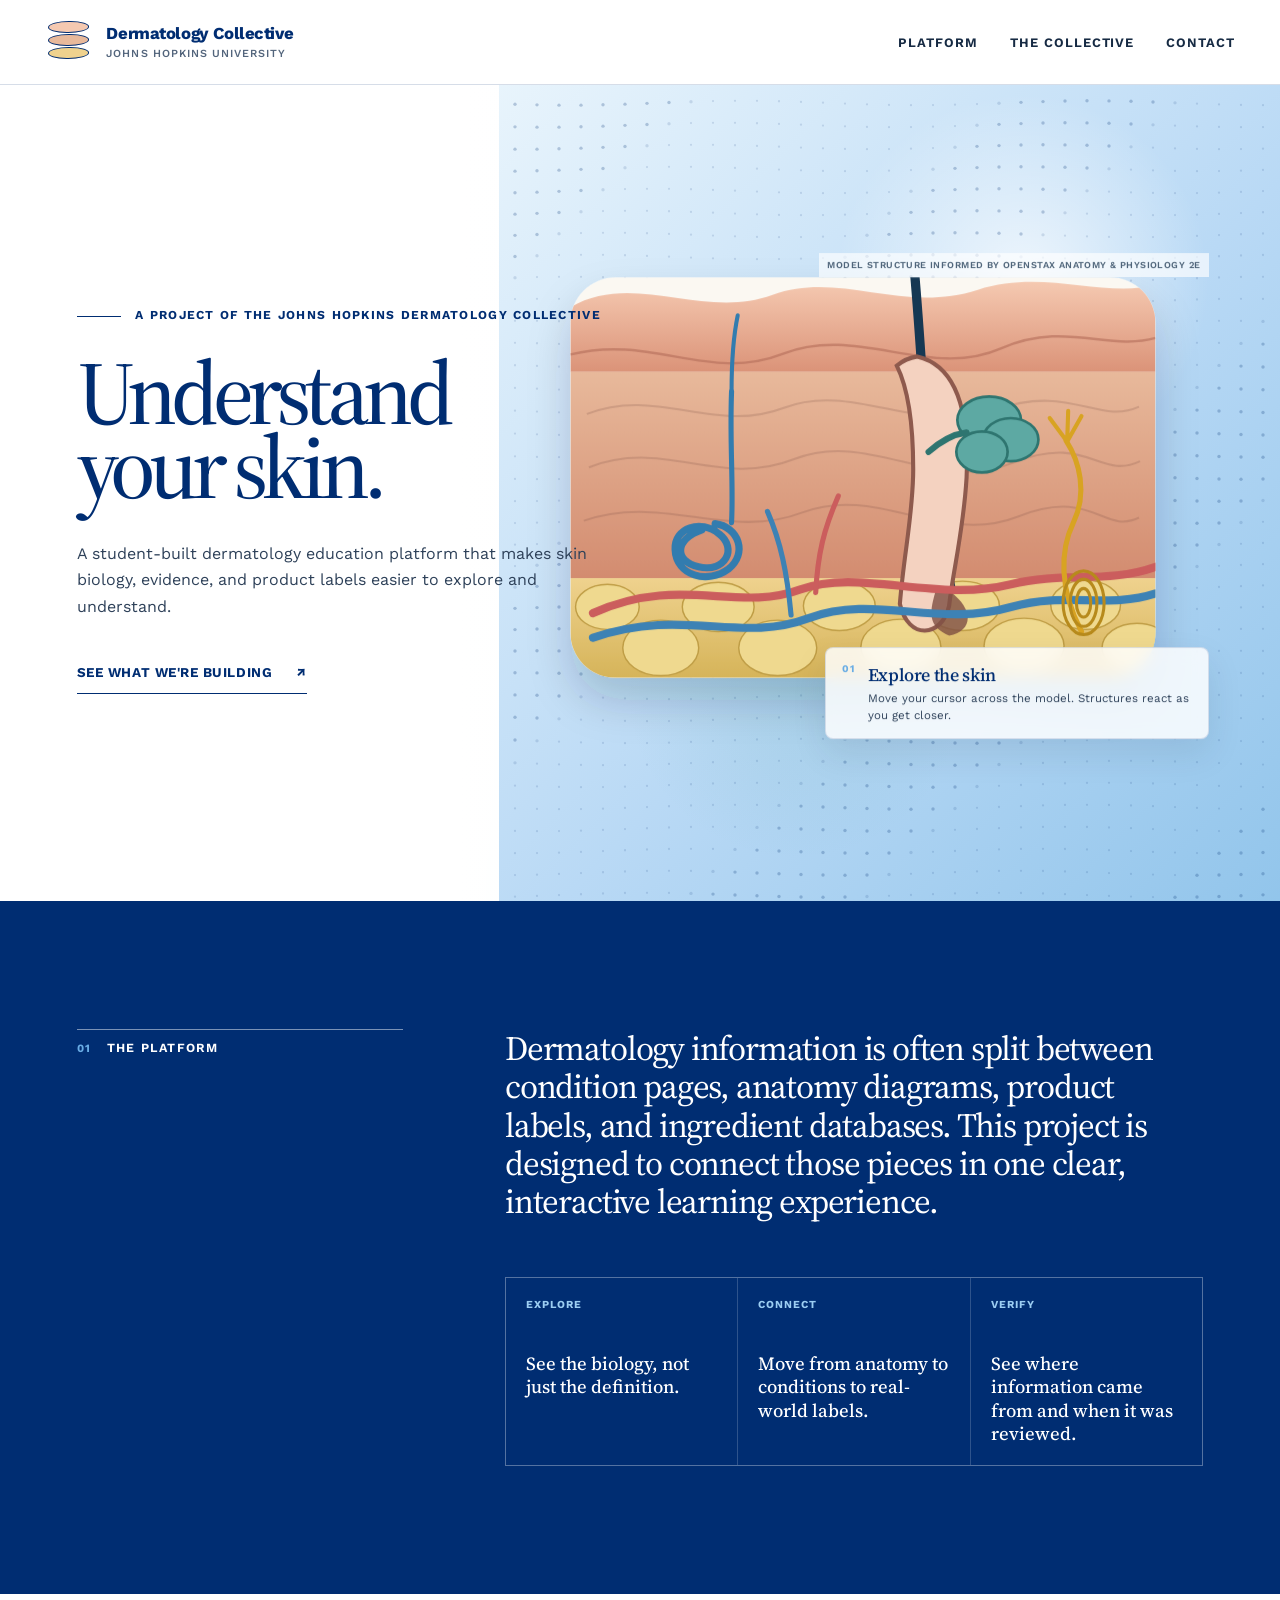
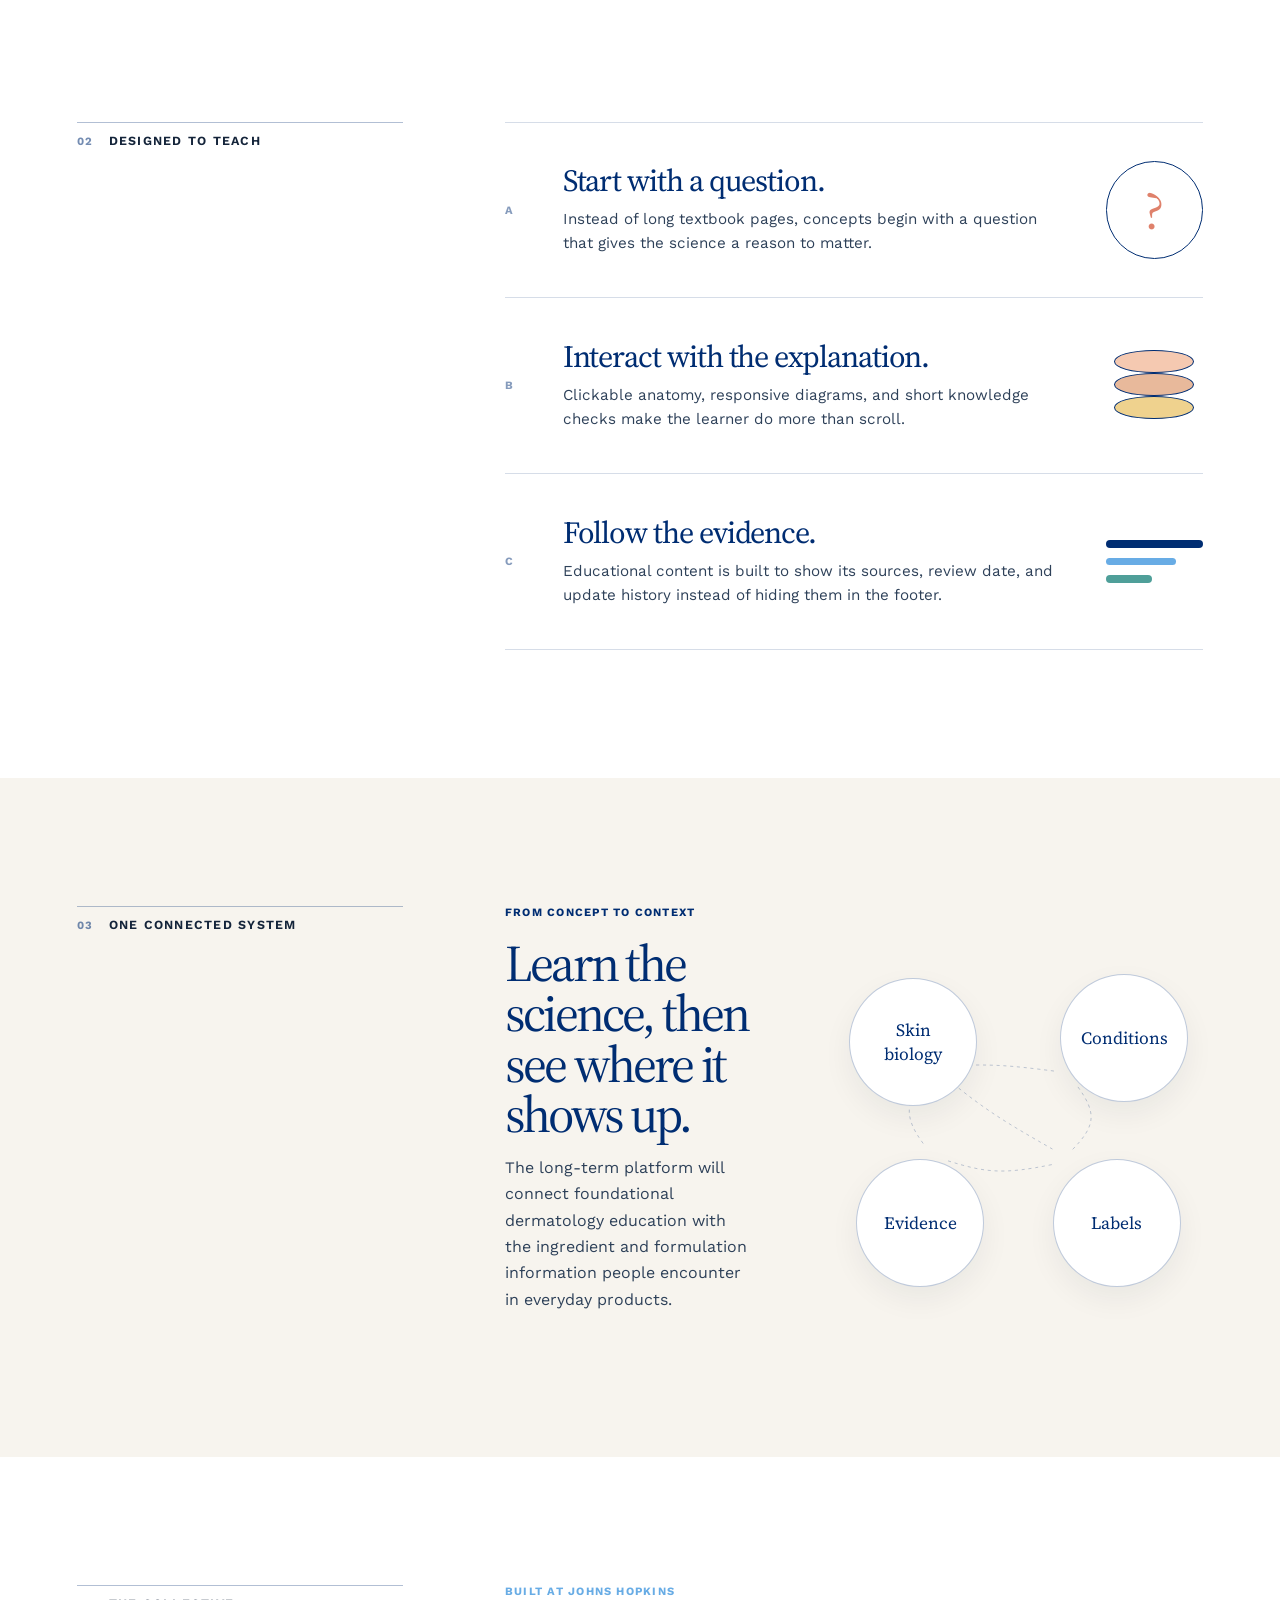
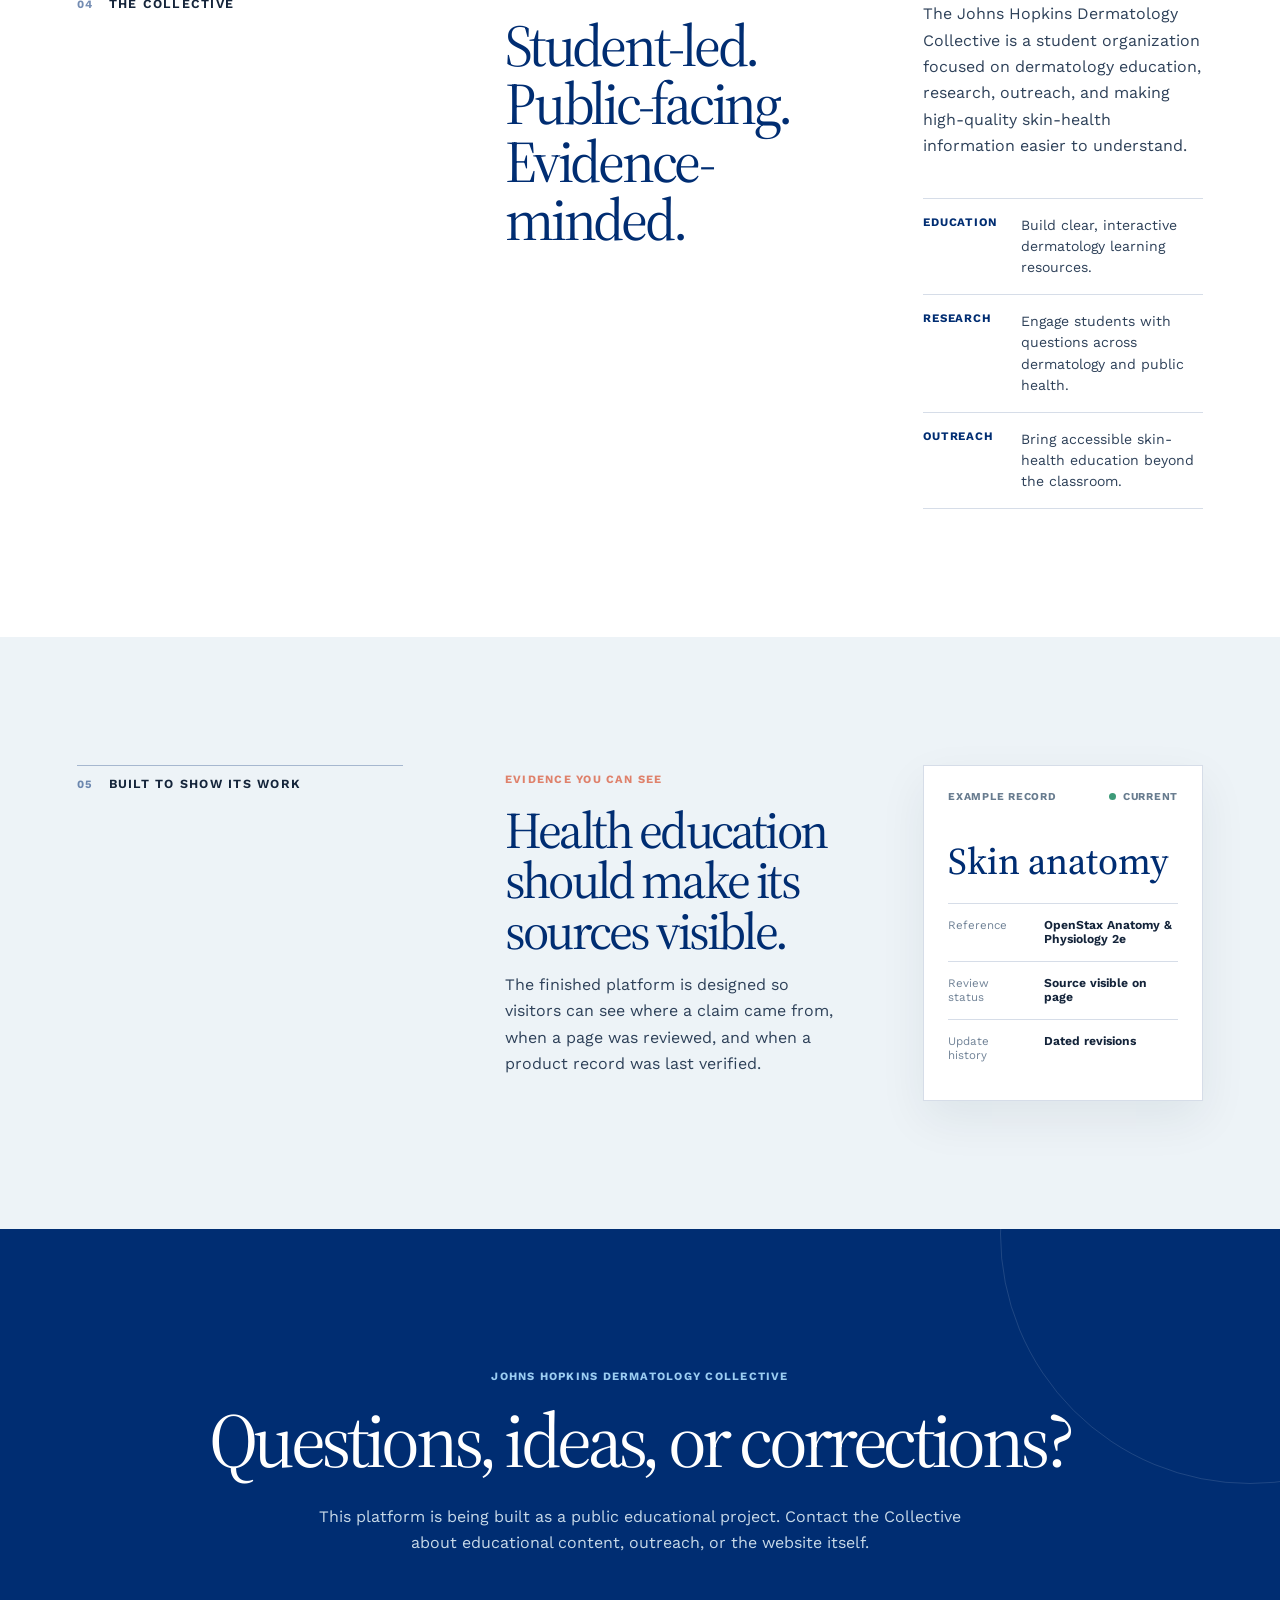
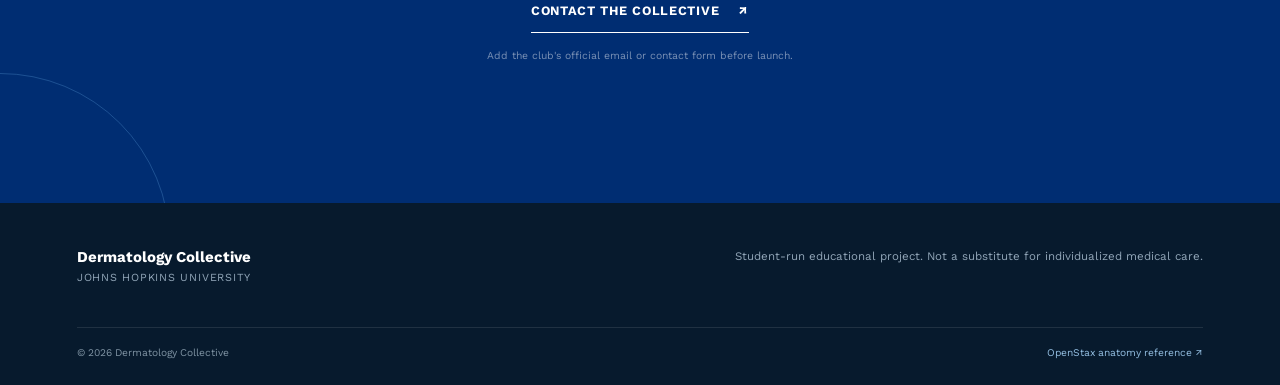
==== commit 24ef5962: "Add files via upload" ====
--- a/index.html
+++ b/index.html
@@ -1,512 +1,375 @@
-<!DOCTYPE html>
+<!doctype html>
 <html lang="en">
 <head>
-  <meta charset="UTF-8" />
-  <meta name="viewport" content="width=device-width, initial-scale=1.0" />
-  <meta name="description" content="Interactive dermatology education and ingredient literacy from the Johns Hopkins Dermatology Collective." />
-  <title>Dermatology Collective | Johns Hopkins</title>
+  <meta charset="utf-8" />
+  <meta name="viewport" content="width=device-width, initial-scale=1" />
+  <meta name="description" content="Interactive dermatology education from the Johns Hopkins Dermatology Collective." />
+  <meta name="theme-color" content="#002d72" />
+  <title>Dermatology Collective | Johns Hopkins University</title>
   <link rel="preconnect" href="https://fonts.googleapis.com">
   <link rel="preconnect" href="https://fonts.gstatic.com" crossorigin>
-  <link href="https://fonts.googleapis.com/css2?family=DM+Sans:wght@400;500;600;700&family=Manrope:wght@500;600;700;800&display=swap" rel="stylesheet">
+  <link href="https://fonts.googleapis.com/css2?family=Source+Serif+4:opsz,wght@8..60,400;8..60,500;8..60,600&family=Work+Sans:wght@400;500;600;650;700&display=swap" rel="stylesheet">
   <link rel="stylesheet" href="styles.css" />
 </head>
-
 <body>
-  <header class="site-header">
-    <a href="#" class="brand" aria-label="Dermatology Collective home">
-      <span class="brand-mark" aria-hidden="true">
-        <span class="brand-dot"></span>
-        <span class="brand-ring"></span>
-      </span>
-      <span class="brand-text">
-        <strong>Dermatology</strong>
-        <span>Collective</span>
-      </span>
-    </a>
-
-    <nav class="desktop-nav" aria-label="Main navigation">
-      <a href="#learn">Learn</a>
-      <a href="#ingredients">Ingredient Lab</a>
-      <a href="#challenge">Derm Challenge</a>
-      <a href="#tools">Tools</a>
-      <a href="#about">About</a>
-    </nav>
-
-    <div class="header-actions">
-      <button class="search-button" id="openSearch" aria-label="Open search">
-        <svg viewBox="0 0 24 24" aria-hidden="true"><path d="m21 21-4.35-4.35m2.35-5.65a8 8 0 1 1-16 0 8 8 0 0 1 16 0Z"/></svg>
-      </button>
-      <a class="header-cta" href="#learn">Start learning</a>
-      <button class="menu-button" id="menuButton" aria-label="Open menu" aria-expanded="false">
+  <a class="skip-link" href="#main">Skip to content</a>
+
+  <header class="site-header" id="siteHeader">
+    <div class="header-inner">
+      <a class="brand" href="#top" aria-label="Dermatology Collective home">
+        <span class="brand-mark" aria-hidden="true">
+          <i></i><i></i><i></i>
+        </span>
+        <span class="brand-copy">
+          <strong>Dermatology Collective</strong>
+          <small>Johns Hopkins University</small>
+        </span>
+      </a>
+
+      <nav class="desktop-nav" aria-label="Homepage navigation">
+        <a href="#platform">Platform</a>
+        <a href="#collective">The Collective</a>
+        <a href="#contact">Contact</a>
+      </nav>
+
+      <button class="menu-button" id="menuButton" aria-label="Toggle navigation" aria-expanded="false">
         <span></span><span></span>
       </button>
     </div>
   </header>
 
-  <nav class="mobile-nav" id="mobileNav" aria-label="Mobile navigation">
-    <a href="#learn">Learn</a>
-    <a href="#ingredients">Ingredient Lab</a>
-    <a href="#challenge">Derm Challenge</a>
-    <a href="#tools">Tools</a>
-    <a href="#about">About</a>
+  <nav class="mobile-nav" id="mobileNav" aria-label="Mobile homepage navigation">
+    <a href="#platform">Platform</a>
+    <a href="#collective">The Collective</a>
+    <a href="#contact">Contact</a>
   </nav>
 
-  <main>
-    <section class="hero">
-      <div class="hero-bg-shape hero-shape-one"></div>
-      <div class="hero-bg-shape hero-shape-two"></div>
-
+  <main id="main">
+    <section class="hero" id="top">
       <div class="hero-copy">
-        <div class="eyebrow">Johns Hopkins Dermatology Collective</div>
-        <h1>Understand your skin.</h1>
-        <p class="hero-subhead">
-          Evidence-based dermatology education, made interactive.
-          Learn the science, explore ingredients, and test what you know.
+        <p class="session"><span></span>A project of the Johns Hopkins Dermatology Collective</p>
+        <h1>Understand<br>your skin.</h1>
+        <p class="hero-summary">
+          A student-built dermatology education platform that makes skin biology,
+          evidence, and product labels easier to explore and understand.
         </p>
-        <div class="hero-actions">
-          <a class="button button-primary" href="#learn">Start learning</a>
-          <a class="button button-secondary" href="#ingredients">Explore ingredients</a>
-        </div>
-      </div>
-
-      <div class="hero-visual" aria-hidden="true">
-        <div class="skin-card floating-card">
-          <div class="skin-card-top">
-            <span class="micro-label">Interactive lesson</span>
-            <span class="time-pill">5 min</span>
-          </div>
-          <h3>Meet your skin</h3>
-          <div class="skin-diagram">
-            <div class="skin-layer epidermis"><span>Epidermis</span></div>
-            <div class="skin-layer dermis">
-              <span>Dermis</span>
-              <i class="follicle"></i>
-              <i class="gland"></i>
+        <a class="primary-link" href="#platform">
+          <span>See what we're building</span>
+          <span class="arrow" aria-hidden="true">↗</span>
+        </a>
+      </div>
+
+      <div class="hero-field" id="heroField" aria-hidden="true">
+        <canvas id="particleCanvas"></canvas>
+        <div class="skin-shell" id="skinShell">
+          <svg id="skinModel" viewBox="0 0 760 600" role="presentation">
+            <defs>
+              <linearGradient id="epiGrad" x1="0" y1="0" x2="0" y2="1">
+                <stop offset="0%" stop-color="#f5c9b1" />
+                <stop offset="100%" stop-color="#db9378" />
+              </linearGradient>
+              <linearGradient id="dermisGrad" x1="0" y1="0" x2="0" y2="1">
+                <stop offset="0%" stop-color="#e8b99b" />
+                <stop offset="100%" stop-color="#d38c70" />
+              </linearGradient>
+              <linearGradient id="hypoGrad" x1="0" y1="0" x2="0" y2="1">
+                <stop offset="0%" stop-color="#efd28e" />
+                <stop offset="100%" stop-color="#d6b459" />
+              </linearGradient>
+              <filter id="modelShadow" x="-30%" y="-30%" width="160%" height="160%">
+                <feDropShadow dx="0" dy="22" stdDeviation="20" flood-color="#092641" flood-opacity="0.18" />
+              </filter>
+              <filter id="softGlow" x="-40%" y="-40%" width="180%" height="180%">
+                <feGaussianBlur stdDeviation="5" result="blur" />
+                <feMerge><feMergeNode in="blur"/><feMergeNode in="SourceGraphic"/></feMerge>
+              </filter>
+              <clipPath id="skinClip">
+                <rect x="92" y="90" width="570" height="390" rx="44" />
+              </clipPath>
+              <clipPath id="lensClip">
+                <circle id="lensClipCircle" cx="-200" cy="-200" r="82" />
+              </clipPath>
+            </defs>
+
+            <g filter="url(#modelShadow)">
+              <rect x="92" y="90" width="570" height="390" rx="44" fill="#fbf8f2" />
+              <g clip-path="url(#skinClip)">
+                <g class="model-part" data-part="epidermis">
+                  <path d="M92 119 C154 83 221 132 289 107 C355 83 414 126 489 102 C553 81 614 111 662 97 L662 182 L92 182 Z" fill="url(#epiGrad)"/>
+                  <path d="M92 165 C173 145 226 193 300 164 C373 136 442 190 512 159 C574 132 616 162 662 149" fill="none" stroke="#b7705c" stroke-width="2.4" opacity=".65" />
+                </g>
+
+                <g class="model-part" data-part="dermis">
+                  <rect x="92" y="182" width="570" height="201" fill="url(#dermisGrad)" />
+                  <g opacity=".20" stroke="#754a42" stroke-width="2">
+                    <path d="M108 223 C177 196 232 243 300 217 S433 245 506 219 S606 234 646 216" fill="none"/>
+                    <path d="M110 275 C183 246 236 296 310 267 S447 301 522 271 S607 288 647 269" fill="none"/>
+                    <path d="M105 327 C182 300 245 347 318 319 S455 352 528 323 S611 341 646 324" fill="none"/>
+                  </g>
+                </g>
+
+                <g class="model-part" data-part="hypodermis">
+                  <rect x="92" y="383" width="570" height="97" fill="url(#hypoGrad)" />
+                  <g fill="#efd98f" stroke="#bf9d45" stroke-width="1.4">
+                    <ellipse cx="128" cy="411" rx="31" ry="22"/>
+                    <ellipse cx="180" cy="451" rx="37" ry="27"/>
+                    <ellipse cx="236" cy="411" rx="35" ry="24"/>
+                    <ellipse cx="294" cy="451" rx="38" ry="27"/>
+                    <ellipse cx="354" cy="410" rx="35" ry="24"/>
+                    <ellipse cx="414" cy="450" rx="39" ry="27"/>
+                    <ellipse cx="474" cy="410" rx="36" ry="24"/>
+                    <ellipse cx="534" cy="449" rx="39" ry="27"/>
+                    <ellipse cx="594" cy="409" rx="34" ry="24"/>
+                    <ellipse cx="644" cy="451" rx="34" ry="24"/>
+                  </g>
+                </g>
+
+                <g class="model-part" data-part="hair">
+                  <path d="M425 60 C431 120 434 178 438 231 C443 281 451 338 463 394" stroke="#173752" stroke-width="9" stroke-linecap="round" fill="none" />
+                  <path d="M430 167 C469 176 481 221 478 285 C475 337 464 380 461 410 C454 441 421 444 413 408 C417 358 426 320 426 277 C426 226 420 196 410 176 C416 171 423 168 430 167Z" fill="#f4d2c0" stroke="#8e5a4e" stroke-width="4" />
+                  <path d="M449 392 C441 417 440 430 461 439 C485 434 485 413 462 396Z" fill="#825245" opacity=".82" />
+                </g>
+
+                <g class="model-part" data-part="sebaceous">
+                  <g fill="#5da9a3" stroke="#2f756f" stroke-width="2.6">
+                    <ellipse cx="500" cy="229" rx="31" ry="23"/>
+                    <ellipse cx="521" cy="248" rx="27" ry="21"/>
+                    <ellipse cx="493" cy="260" rx="25" ry="20"/>
+                  </g>
+                  <path d="M478 241 C463 243 452 250 441 260" stroke="#2f756f" stroke-width="6" stroke-linecap="round" fill="none" />
+                </g>
+
+                <g class="model-part" data-part="sweat">
+                  <path d="M249 201 C247 252 251 289 249 329" fill="none" stroke="#337caf" stroke-width="5" stroke-linecap="round" />
+                  <path d="M249 201 C249 176 250 151 255 127" fill="none" stroke="#337caf" stroke-width="4" stroke-linecap="round" />
+                  <path d="M220 336 C193 345 193 367 217 372 C243 378 255 354 237 340 C219 325 193 334 194 355 C195 381 226 389 246 374 C265 359 256 333 233 330" fill="none" stroke="#337caf" stroke-width="7" stroke-linecap="round" />
+                </g>
+
+                <g class="model-part" data-part="vessels">
+                  <path d="M114 417 C198 379 254 417 316 394 C373 373 448 407 521 389 C573 376 614 389 662 372" fill="none" stroke="#cb5d5d" stroke-width="8" stroke-linecap="round" />
+                  <path d="M114 441 C202 411 257 447 324 422 C389 398 449 432 522 411 C575 396 616 413 662 398" fill="none" stroke="#3e82b5" stroke-width="8" stroke-linecap="round" />
+                  <path d="M331 397 C333 359 339 335 353 303" fill="none" stroke="#cb5d5d" stroke-width="5" stroke-linecap="round" />
+                  <path d="M307 419 C303 377 297 348 284 318" fill="none" stroke="#3e82b5" stroke-width="5" stroke-linecap="round" />
+                </g>
+
+                <g class="model-part" data-part="nerve">
+                  <path d="M590 435 C568 393 569 356 582 329 C596 300 588 269 575 249" fill="none" stroke="#d8a323" stroke-width="5" stroke-linecap="round" />
+                  <path d="M576 250 L559 227 M576 250 L590 225 M576 250 L577 220" fill="none" stroke="#d8a323" stroke-width="4" stroke-linecap="round" />
+                  <g transform="translate(592 407)" fill="none" stroke="#b78a1b" stroke-width="3">
+                    <ellipse rx="20" ry="31"/><ellipse rx="13" ry="23"/><ellipse rx="7" ry="14"/>
+                  </g>
+                </g>
+
+                <g class="micro-layer" clip-path="url(#lensClip)" pointer-events="none">
+                  <rect x="92" y="90" width="570" height="390" fill="rgba(255,255,255,.10)" />
+                  <g fill="#f9ded1" stroke="#ab6958" stroke-width="1.2">
+                    <ellipse cx="125" cy="122" rx="20" ry="12"/><ellipse cx="167" cy="112" rx="21" ry="13"/>
+                    <ellipse cx="211" cy="124" rx="20" ry="12"/><ellipse cx="255" cy="112" rx="22" ry="13"/>
+                    <ellipse cx="300" cy="124" rx="20" ry="12"/><ellipse cx="345" cy="111" rx="22" ry="13"/>
+                    <ellipse cx="390" cy="123" rx="21" ry="13"/><ellipse cx="437" cy="111" rx="21" ry="13"/>
+                    <ellipse cx="483" cy="123" rx="22" ry="13"/><ellipse cx="531" cy="110" rx="21" ry="13"/>
+                    <ellipse cx="578" cy="121" rx="21" ry="13"/><ellipse cx="621" cy="112" rx="19" ry="12"/>
+                    <ellipse cx="143" cy="154" rx="20" ry="12"/><ellipse cx="188" cy="149" rx="22" ry="13"/>
+                    <ellipse cx="232" cy="158" rx="21" ry="12"/><ellipse cx="279" cy="148" rx="22" ry="13"/>
+                    <ellipse cx="326" cy="157" rx="20" ry="12"/><ellipse cx="374" cy="149" rx="22" ry="13"/>
+                    <ellipse cx="422" cy="157" rx="20" ry="12"/><ellipse cx="470" cy="148" rx="22" ry="13"/>
+                    <ellipse cx="518" cy="157" rx="20" ry="12"/><ellipse cx="564" cy="149" rx="22" ry="13"/>
+                    <ellipse cx="611" cy="156" rx="20" ry="12"/>
+                  </g>
+                  <g stroke="#775249" opacity=".56" stroke-width="1.2">
+                    <path d="M111 214 C176 191 231 240 300 216 S435 243 506 216 S605 230 646 216" fill="none"/>
+                    <path d="M111 245 C174 220 236 264 306 240 S447 268 523 240 S605 254 648 241" fill="none"/>
+                    <path d="M110 294 C178 267 233 310 310 284 S449 316 527 286 S610 304 649 288" fill="none"/>
+                    <path d="M111 343 C180 316 240 357 318 331 S457 362 533 334 S611 346 648 337" fill="none"/>
+                  </g>
+                </g>
+              </g>
+            </g>
+
+            <circle id="lensRing" cx="-200" cy="-200" r="84" fill="none" stroke="#ffffff" stroke-width="3" opacity="0" pointer-events="none" />
+            <circle id="lensCenter" cx="-200" cy="-200" r="4" fill="#002d72" opacity="0" pointer-events="none" />
+          </svg>
+
+          <div class="model-caption" id="modelCaption">
+            <span class="caption-index">01</span>
+            <div>
+              <strong>Explore the skin</strong>
+              <p>Move your cursor across the model. Structures react as you get closer.</p>
             </div>
-            <div class="skin-layer subcut"><span>Subcutaneous</span></div>
-          </div>
-          <div class="lesson-progress">
-            <span></span><span></span><span></span><span></span>
-          </div>
-        </div>
-
-        <div class="ingredient-mini floating-card">
-          <span class="micro-label">Ingredient Lab</span>
-          <div class="ingredient-row">
-            <span class="ingredient-icon">G</span>
-            <div>
-              <strong>Glycerin</strong>
-              <small>Humectant</small>
-            </div>
-          </div>
-          <div class="ingredient-row">
-            <span class="ingredient-icon">N</span>
-            <div>
-              <strong>Niacinamide</strong>
-              <small>Skin-conditioning</small>
-            </div>
-          </div>
-        </div>
-      </div>
-    </section>
-
-    <section class="universal-search" aria-label="Search dermatology topics">
-      <div class="search-shell">
-        <span class="search-icon">
-          <svg viewBox="0 0 24 24" aria-hidden="true"><path d="m21 21-4.35-4.35m2.35-5.65a8 8 0 1 1-16 0 8 8 0 0 1 16 0Z"/></svg>
-        </span>
-        <input id="globalSearch" type="search" placeholder="Search acne, eczema, niacinamide, sunscreen..." aria-label="Search" />
-        <span class="search-hint">⌘ K</span>
-      </div>
-      <div class="quick-links">
-        <span>Try:</span>
-        <button data-search="eczema">eczema</button>
-        <button data-search="fragrance">fragrance</button>
-        <button data-search="sunscreen">sunscreen</button>
-        <button data-search="acne">acne</button>
-      </div>
-      <div class="search-results" id="searchResults" aria-live="polite"></div>
-    </section>
-
-    <section class="feature-grid-section">
-      <div class="section-intro">
-        <p class="section-kicker">One platform, four ways to explore</p>
-        <h2>Dermatology that invites you in.</h2>
-      </div>
-
-      <div class="feature-grid">
-        <a class="feature-card feature-learn" href="#learn">
-          <div class="feature-number">01</div>
-          <div class="feature-icon icon-layers" aria-hidden="true">
-            <span></span><span></span><span></span>
-          </div>
+          </div>
+
+          <div class="model-credit">Model structure informed by OpenStax Anatomy &amp; Physiology 2e</div>
+        </div>
+      </div>
+    </section>
+
+    <section class="platform" id="platform" aria-labelledby="platform-heading">
+      <div class="section-label">
+        <span>01</span>
+        <h2 id="platform-heading">The platform</h2>
+      </div>
+      <div class="platform-copy">
+        <p>
+          Dermatology information is often split between condition pages, anatomy diagrams,
+          product labels, and ingredient databases. This project is designed to connect those
+          pieces in one clear, interactive learning experience.
+        </p>
+        <div class="platform-principles" aria-label="Platform principles">
+          <div><span>Explore</span><strong>See the biology, not just the definition.</strong></div>
+          <div><span>Connect</span><strong>Move from anatomy to conditions to real-world labels.</strong></div>
+          <div><span>Verify</span><strong>See where information came from and when it was reviewed.</strong></div>
+        </div>
+      </div>
+    </section>
+
+    <section class="experience" aria-labelledby="experience-heading">
+      <div class="section-label section-label-white">
+        <span>02</span>
+        <h2 id="experience-heading">Designed to teach</h2>
+      </div>
+
+      <div class="experience-list">
+        <article class="experience-row">
+          <div class="experience-number">A</div>
           <div>
-            <h3>Learn</h3>
-            <p>Short, interactive lessons on skin, hair, nails, sun safety, and common conditions.</p>
-            <span class="text-link">Explore lessons <b>↗</b></span>
-          </div>
-        </a>
-
-        <a class="feature-card feature-ingredient" href="#ingredients">
-          <div class="feature-number">02</div>
-          <div class="feature-icon molecule" aria-hidden="true">
-            <span></span><span></span><span></span><i></i><i></i>
-          </div>
+            <h3>Start with a question.</h3>
+            <p>Instead of long textbook pages, concepts begin with a question that gives the science a reason to matter.</p>
+          </div>
+          <div class="experience-visual question-visual" aria-hidden="true">?</div>
+        </article>
+
+        <article class="experience-row">
+          <div class="experience-number">B</div>
           <div>
-            <h3>Ingredient Lab</h3>
-            <p>Search products and ingredients in either direction, compare formulas, and build a watchlist.</p>
-            <span class="text-link">Open Ingredient Lab <b>↗</b></span>
-          </div>
-        </a>
-
-        <a class="feature-card feature-challenge" href="#challenge">
-          <div class="feature-number">03</div>
-          <div class="feature-icon quiz-icon" aria-hidden="true">?</div>
+            <h3>Interact with the explanation.</h3>
+            <p>Clickable anatomy, responsive diagrams, and short knowledge checks make the learner do more than scroll.</p>
+          </div>
+          <div class="experience-visual layers-visual" aria-hidden="true"><i></i><i></i><i></i></div>
+        </article>
+
+        <article class="experience-row">
+          <div class="experience-number">C</div>
           <div>
-            <h3>Derm Challenge</h3>
-            <p>Turn evidence into memory with fast myth-or-fact questions and topic challenges.</p>
-            <span class="text-link">Take today's challenge <b>↗</b></span>
-          </div>
-        </a>
-
-        <a class="feature-card feature-tools" href="#tools">
-          <div class="feature-number">04</div>
-          <div class="feature-icon tool-icon" aria-hidden="true">
-            <span class="tool-bottle"></span>
-            <span class="tool-tag">SPF</span>
-          </div>
-          <div>
-            <h3>Skin Tools</h3>
-            <p>Decode sunscreen labels, compare products, and explore anatomy through visual tools.</p>
-            <span class="text-link">See tools <b>↗</b></span>
-          </div>
-        </a>
-      </div>
-    </section>
-
-    <section class="learn-section" id="learn">
-      <div class="section-heading-row">
+            <h3>Follow the evidence.</h3>
+            <p>Educational content is built to show its sources, review date, and update history instead of hiding them in the footer.</p>
+          </div>
+          <div class="experience-visual evidence-visual" aria-hidden="true"><i></i><i></i><i></i></div>
+        </article>
+      </div>
+    </section>
+
+    <section class="connection" aria-labelledby="connection-heading">
+      <div class="section-label section-label-white">
+        <span>03</span>
+        <h2 id="connection-heading">One connected system</h2>
+      </div>
+      <div class="connection-content">
+        <div class="connection-copy">
+          <p class="overline">FROM CONCEPT TO CONTEXT</p>
+          <h3>Learn the science, then see where it shows up.</h3>
+          <p>
+            The long-term platform will connect foundational dermatology education with the
+            ingredient and formulation information people encounter in everyday products.
+          </p>
+        </div>
+
+        <div class="connection-map" aria-label="Concept map">
+          <div class="node n1"><span>Skin biology</span></div>
+          <div class="node n2"><span>Conditions</span></div>
+          <div class="node n3"><span>Labels</span></div>
+          <div class="node n4"><span>Evidence</span></div>
+          <svg viewBox="0 0 600 350" aria-hidden="true">
+            <path d="M180 91 C266 88 285 90 365 100" />
+            <path d="M399 125 C430 168 427 188 390 226" />
+            <path d="M357 250 C278 266 251 263 190 244" />
+            <path d="M150 216 C118 173 121 148 154 111" />
+            <path d="M190 113 C249 162 286 184 358 225" />
+          </svg>
+        </div>
+      </div>
+    </section>
+
+    <section class="collective" id="collective" aria-labelledby="collective-heading">
+      <div class="section-label section-label-white">
+        <span>04</span>
+        <h2 id="collective-heading">The Collective</h2>
+      </div>
+
+      <div class="collective-grid">
+        <div class="collective-title">
+          <p class="overline blue">BUILT AT JOHNS HOPKINS</p>
+          <h3>Student-led.<br>Public-facing.<br>Evidence-minded.</h3>
+        </div>
+        <div class="collective-copy">
+          <p>
+            The Johns Hopkins Dermatology Collective is a student organization focused on
+            dermatology education, research, outreach, and making high-quality skin-health
+            information easier to understand.
+          </p>
+          <div class="pillar-list">
+            <div><span>Education</span><p>Build clear, interactive dermatology learning resources.</p></div>
+            <div><span>Research</span><p>Engage students with questions across dermatology and public health.</p></div>
+            <div><span>Outreach</span><p>Bring accessible skin-health education beyond the classroom.</p></div>
+          </div>
+        </div>
+      </div>
+    </section>
+
+    <section class="trust" aria-labelledby="trust-heading">
+      <div class="section-label section-label-white">
+        <span>05</span>
+        <h2 id="trust-heading">Built to show its work</h2>
+      </div>
+      <div class="trust-grid">
         <div>
-          <p class="section-kicker">Learn</p>
-          <h2>Start with what matters to you.</h2>
-        </div>
-        <a href="#" class="underlined-link">View all lessons</a>
-      </div>
-
-      <div class="lesson-grid">
-        <article class="lesson-card lesson-featured">
-          <div class="lesson-art acne-art">
-            <span class="cell cell-1"></span>
-            <span class="cell cell-2"></span>
-            <span class="cell cell-3"></span>
-            <div class="follicle-illustration"></div>
-          </div>
-          <div class="lesson-content">
-            <div class="lesson-meta"><span>Common conditions</span><span>6 min</span></div>
-            <h3>Acne: what is actually happening?</h3>
-            <p>Explore how follicles, oil, dead skin cells, and inflammation interact, then test your understanding.</p>
-            <a class="lesson-link" href="#">Start lesson <span>→</span></a>
-          </div>
-        </article>
-
-        <article class="lesson-card compact">
-          <div class="compact-art barrier-art">
-            <div class="brick-row"></div><div class="brick-row"></div><div class="brick-row broken"></div>
-          </div>
-          <div class="lesson-content">
-            <div class="lesson-meta"><span>Common conditions</span><span>5 min</span></div>
-            <h3>Eczema & the skin barrier</h3>
-            <a class="lesson-link" href="#">Explore <span>→</span></a>
-          </div>
-        </article>
-
-        <article class="lesson-card compact">
-          <div class="compact-art sun-art">
-            <div class="sun-core"></div>
-            <span class="ray r1"></span><span class="ray r2"></span><span class="ray r3"></span><span class="ray r4"></span>
-            <span class="spf-badge">SPF 30+</span>
-          </div>
-          <div class="lesson-content">
-            <div class="lesson-meta"><span>Protect your skin</span><span>5 min</span></div>
-            <h3>Sun safety, decoded</h3>
-            <a class="lesson-link" href="#">Explore <span>→</span></a>
-          </div>
-        </article>
-
-        <article class="lesson-card compact">
-          <div class="compact-art pigment-art">
-            <span></span><span></span><span></span><span></span><span></span>
-          </div>
-          <div class="lesson-content">
-            <div class="lesson-meta"><span>Common conditions</span><span>5 min</span></div>
-            <h3>Vitiligo & pigmentation</h3>
-            <a class="lesson-link" href="#">Explore <span>→</span></a>
-          </div>
-        </article>
-      </div>
-    </section>
-
-    <section class="ingredient-section" id="ingredients">
-      <div class="ingredient-copy">
-        <p class="section-kicker light">Ingredient Lab</p>
-        <h2>Know what the label can tell you.</h2>
-        <p>
-          Search a product. Reverse-search an ingredient. Compare formulas.
-          Keep a personal ingredient watchlist without needing an account.
-        </p>
-        <div class="ingredient-actions">
-          <a class="button button-light" href="#">Search products</a>
-          <a class="button button-outline-light" href="#">Search ingredients</a>
-        </div>
-        <p class="tiny-note">Educational use only. Formulations can change; always verify the physical label.</p>
-      </div>
-
-      <div class="ingredient-demo">
-        <div class="demo-search">
-          <svg viewBox="0 0 24 24" aria-hidden="true"><path d="m21 21-4.35-4.35m2.35-5.65a8 8 0 1 1-16 0 8 8 0 0 1 16 0Z"/></svg>
-          <span>fragrance</span>
-        </div>
-
-        <div class="demo-panel">
-          <div class="demo-header">
-            <div>
-              <span class="micro-label">Ingredient</span>
-              <h3>Fragrance</h3>
-            </div>
-            <span class="watch-pill">+ Watchlist</span>
-          </div>
-
-          <p class="demo-copy">A labeling term that can represent a mixture of fragrance ingredients.</p>
-
-          <div class="data-row">
-            <span>Products with a matching label term</span>
-            <strong>24</strong>
-          </div>
-          <div class="data-row">
-            <span>No matching term in current record</span>
-            <strong>61</strong>
-          </div>
-
-          <div class="bridge-card">
-            <span class="bridge-label">Connect the science</span>
-            <strong>Why can ingredient labels matter in contact dermatitis?</strong>
-            <span class="bridge-link">3-minute lesson →</span>
-          </div>
-
-          <div class="source-line">
-            <span class="source-dot"></span>
-            Evidence and record sources shown on every page
-          </div>
-        </div>
-      </div>
-    </section>
-
-    <section class="challenge-section" id="challenge">
-      <div class="challenge-copy">
-        <p class="section-kicker">Derm Challenge</p>
-        <h2>One minute. One misconception.</h2>
-        <p>Quick questions are designed to teach, not just score.</p>
-      </div>
-
-      <div class="challenge-card">
-        <div class="challenge-top">
-          <span>MYTH OR FACT?</span>
-          <span>01 / 05</span>
-        </div>
-        <h3>Eczema is contagious.</h3>
-        <div class="answer-grid">
-          <button class="answer-button" data-answer="myth">Myth</button>
-          <button class="answer-button" data-answer="fact">Fact</button>
-        </div>
-        <div class="answer-explanation" id="answerExplanation">
-          Choose an answer to reveal the explanation.
-        </div>
-      </div>
-    </section>
-
-    <section class="tools-section" id="tools">
-      <div class="section-heading-row">
-        <div>
-          <p class="section-kicker">Tools</p>
-          <h2>Turn labels and diagrams into something understandable.</h2>
-        </div>
-      </div>
-
-      <div class="tools-grid">
-        <a href="#" class="tool-card">
-          <div class="tool-visual bottle-visual">
-            <div class="bottle-cap"></div>
-            <div class="bottle-body">
-              <small>BROAD SPECTRUM</small>
-              <strong>SPF 50</strong>
-              <span>water resistant</span>
-            </div>
-          </div>
-          <div>
-            <span class="micro-label">Interactive</span>
-            <h3>Sunscreen Label Decoder</h3>
-            <p>Click through SPF, broad-spectrum labeling, and water resistance.</p>
-          </div>
-        </a>
-
-        <a href="#" class="tool-card">
-          <div class="tool-visual compare-visual">
-            <div class="compare-box">
-              <small>Product A</small>
-              <span class="ingredient-lines"></span>
-              <span class="ingredient-lines short"></span>
-            </div>
-            <div class="versus">VS</div>
-            <div class="compare-box">
-              <small>Product B</small>
-              <span class="ingredient-lines"></span>
-              <span class="ingredient-lines short"></span>
-            </div>
-          </div>
-          <div>
-            <span class="micro-label">Data tool</span>
-            <h3>Product Compare</h3>
-            <p>See shared ingredients, differences, watchlist matches, and verification dates.</p>
-          </div>
-        </a>
-
-        <a href="#" class="tool-card">
-          <div class="tool-visual anatomy-visual">
-            <div class="anatomy-slice">
-              <span></span><span></span><span></span>
-            </div>
-            <div class="anatomy-pointer p1"></div>
-            <div class="anatomy-pointer p2"></div>
-          </div>
-          <div>
-            <span class="micro-label">Interactive</span>
-            <h3>Skin Explorer</h3>
-            <p>Explore the epidermis, dermis, follicles, glands, nerves, and underlying tissue.</p>
-          </div>
-        </a>
-      </div>
-    </section>
-
-    <section class="evidence-section">
-      <div class="evidence-label">Evidence you can see.</div>
-      <div class="evidence-body">
-        <h2>Health information should show its work.</h2>
-        <p>
-          Every lesson and product record is designed to display its source,
-          review date, and evidence trail so you can see where the information came from.
-        </p>
-        <a href="#" class="button button-dark-outline">Read our methodology</a>
-      </div>
-      <div class="evidence-card">
-        <div class="evidence-card-row">
-          <span>Source</span>
-          <strong>Authoritative medical source</strong>
-        </div>
-        <div class="evidence-card-row">
-          <span>Reviewed</span>
-          <strong>September 2026</strong>
-        </div>
-        <div class="evidence-card-row">
-          <span>Record status</span>
-          <strong class="status"><i></i> Current</strong>
-        </div>
-        <div class="evidence-card-row">
-          <span>Methodology</span>
-          <strong>View →</strong>
-        </div>
-      </div>
-    </section>
-
-    <section class="about-section" id="about">
-      <div class="about-big">
-        <p class="section-kicker">About us</p>
-        <h2>Built by students.<br/>Designed for the public.</h2>
-      </div>
-
-      <div class="about-copy">
-        <p>
-          Dermatology Collective is a Johns Hopkins student organization exploring dermatology through education,
-          research, outreach, and accessible public-facing resources.
-        </p>
-        <div class="about-links">
-          <a href="#">Meet the team <span>→</span></a>
-          <a href="#">Our outreach <span>→</span></a>
-          <a href="#">Get involved <span>→</span></a>
-        </div>
-      </div>
-    </section>
-
-    <section class="footer-cta">
-      <span class="cta-orbit o1"></span>
-      <span class="cta-orbit o2"></span>
-      <p class="section-kicker light">Keep exploring</p>
-      <h2>Start with one question.</h2>
-      <div class="footer-cta-actions">
-        <a class="button button-light" href="#learn">Choose a lesson</a>
-        <a class="button button-outline-light" href="#ingredients">Explore Ingredient Lab</a>
-      </div>
+          <p class="overline coral">EVIDENCE YOU CAN SEE</p>
+          <h3>Health education should make its sources visible.</h3>
+          <p class="trust-copy">
+            The finished platform is designed so visitors can see where a claim came from,
+            when a page was reviewed, and when a product record was last verified.
+          </p>
+        </div>
+        <div class="evidence-card" aria-label="Example evidence record">
+          <div class="evidence-head"><span>Example record</span><span class="status"><i></i>Current</span></div>
+          <strong>Skin anatomy</strong>
+          <dl>
+            <div><dt>Reference</dt><dd>OpenStax Anatomy &amp; Physiology 2e</dd></div>
+            <div><dt>Review status</dt><dd>Source visible on page</dd></div>
+            <div><dt>Update history</dt><dd>Dated revisions</dd></div>
+          </dl>
+        </div>
+      </div>
+    </section>
+
+    <section class="contact" id="contact" aria-labelledby="contact-heading">
+      <div class="contact-orbit orbit-one"></div>
+      <div class="contact-orbit orbit-two"></div>
+      <p class="contact-kicker">Johns Hopkins Dermatology Collective</p>
+      <h2 id="contact-heading">Questions, ideas, or corrections?</h2>
+      <p>
+        This platform is being built as a public educational project. Contact the Collective
+        about educational content, outreach, or the website itself.
+      </p>
+      <button class="contact-button" id="contactButton">Contact the Collective <span>↗</span></button>
+      <p class="contact-placeholder" id="contactPlaceholder">Add the club's official email or contact form before launch.</p>
     </section>
   </main>
 
   <footer class="site-footer">
-    <div class="footer-brand">
-      <div class="brand">
-        <span class="brand-mark" aria-hidden="true">
-          <span class="brand-dot"></span>
-          <span class="brand-ring"></span>
-        </span>
-        <span class="brand-text">
-          <strong>Dermatology</strong>
-          <span>Collective</span>
-        </span>
-      </div>
-      <p>Johns Hopkins University</p>
+    <div class="footer-main">
+      <div>
+        <strong>Dermatology Collective</strong>
+        <span>Johns Hopkins University</span>
+      </div>
+      <div class="footer-note">
+        Student-run educational project. Not a substitute for individualized medical care.
+      </div>
     </div>
-
-    <div class="footer-links">
-      <div>
-        <strong>Explore</strong>
-        <a href="#learn">Learn</a>
-        <a href="#ingredients">Ingredient Lab</a>
-        <a href="#challenge">Derm Challenge</a>
-        <a href="#tools">Tools</a>
-      </div>
-      <div>
-        <strong>Project</strong>
-        <a href="#about">About</a>
-        <a href="#">Methodology</a>
-        <a href="#">Sources</a>
-        <a href="#">Accessibility</a>
-      </div>
-      <div>
-        <strong>Connect</strong>
-        <a href="#">Instagram</a>
-        <a href="#">Email</a>
-        <a href="#">Get involved</a>
-      </div>
-    </div>
-
     <div class="footer-bottom">
       <span>© 2026 Dermatology Collective</span>
-      <span>Educational information only. This website does not provide medical diagnosis or treatment.</span>
+      <a href="https://openstax.org/books/anatomy-and-physiology-2e/pages/5-1-layers-of-the-skin" target="_blank" rel="noreferrer">OpenStax anatomy reference ↗</a>
     </div>
   </footer>
-
-  <div class="search-modal" id="searchModal" aria-hidden="true">
-    <div class="search-modal-inner">
-      <button class="close-search" id="closeSearch" aria-label="Close search">×</button>
-      <p class="section-kicker">Search</p>
-      <h2>What do you want to understand?</h2>
-      <input id="modalSearchInput" type="search" placeholder="Try eczema, sunscreen, fragrance..." />
-      <div class="modal-suggestions">
-        <span>Popular</span>
-        <button data-modal-search="eczema">Eczema</button>
-        <button data-modal-search="acne">Acne</button>
-        <button data-modal-search="sunscreen">Sunscreen</button>
-        <button data-modal-search="fragrance">Fragrance</button>
-      </div>
-    </div>
-  </div>
 
   <script src="script.js"></script>
 </body>
--- a/styles.css
+++ b/styles.css
@@ -1,1356 +1,45 @@
-/* Dermatology Collective homepage
-   Visual language intentionally borrows high-level cues from the supplied JHU SGA source:
-   serif-led hero type, Hopkins blue, section numbering, quiet rules, editorial spacing,
-   and restrained arrow interactions. The anatomy illustration and interactions are original.
-*/
-
 :root {
-  --hopkins-blue: #002d72;
-  --hopkins-bright: #68ace5;
-  --ink: #14243a;
-  --text: #2e4159;
-  --muted: #65758a;
-  --paper: #ffffff;
-  --warm: #f7f3ec;
-  --warm-2: #efe7dc;
-  --teal: #4d9f98;
-  --coral: #df816b;
-  --gold: #e3b858;
-  --line: rgba(0,45,114,.16);
-  --line-dark: rgba(255,255,255,.32);
-  --serif: "Iowan Old Style", "Palatino Linotype", "Book Antiqua", Palatino, Georgia, serif;
-  --sans: "Avenir Next", "Segoe UI", Tahoma, Arial, sans-serif;
-  --header-h: 84px;
-  --page-pad: max(6vw, 24px);
+  --blue:#002d72;
+  --bright:#68ace5;
+  --sky:#b9d9f5;
+  --ink:#14243a;
+  --text:#2e4159;
+  --muted:#64778a;
+  --warm:#f7f4ee;
+  --warm2:#efe7dc;
+  --line:rgba(0,45,114,.16);
+  --teal:#4f9f99;
+  --coral:#df816b;
+  --gold:#dfb454;
+  --serif:"Source Serif 4", Georgia, serif;
+  --sans:"Work Sans", Tahoma, sans-serif;
+  --header:5.25rem;
+  --pad:max(6vw,1.5rem);
 }
-
-* { box-sizing: border-box; }
-html { scroll-behavior: smooth; }
-body {
-  margin: 0;
-  background: var(--paper);
-  color: var(--ink);
-  font-family: var(--sans);
-  -webkit-font-smoothing: antialiased;
-  overflow-x: hidden;
-}
-a { color: inherit; }
-button, input { font: inherit; }
-button { color: inherit; }
-
-.skip-link {
-  position: fixed;
-  left: 1rem;
-  top: -4rem;
-  z-index: 200;
-  background: #fff;
-  color: var(--hopkins-blue);
-  padding: .75rem 1rem;
-  border: 2px solid var(--hopkins-blue);
-}
-.skip-link:focus { top: 1rem; }
-
-/* HEADER */
-.site-header {
-  position: sticky;
-  z-index: 100;
-  top: 0;
-  min-height: var(--header-h);
-  display: flex;
-  align-items: center;
-  justify-content: space-between;
-  gap: 2rem;
-  padding: .85rem max(3.5vw, 1.25rem);
-  border-bottom: 1px solid var(--line);
-  background: rgba(255,255,255,.93);
-  backdrop-filter: blur(16px);
-}
-
-.identity {
-  display: inline-flex;
-  align-items: center;
-  gap: .85rem;
-  color: var(--hopkins-blue);
-  text-decoration: none;
-}
-
-.identity-mark {
-  position: relative;
-  width: 48px;
-  height: 48px;
-  display: block;
-}
-.mark-layer {
-  position: absolute;
-  left: 5px;
-  width: 37px;
-  height: 12px;
-  border-radius: 50%;
-  border: 1.6px solid var(--hopkins-blue);
-  transform: skewX(-12deg);
-}
-.mark-1 { top: 5px; background: #f5c8ae; }
-.mark-2 { top: 18px; background: #e7b79a; }
-.mark-3 { top: 31px; background: #efcf88; }
-
-.identity-copy {
-  display: flex;
-  flex-direction: column;
-  line-height: 1.05;
-}
-.identity-copy strong {
-  font-size: 1.02rem;
-  letter-spacing: -.025em;
-  font-weight: 730;
-}
-.identity-copy small {
-  margin-top: .35rem;
-  color: #53657c;
-  font-size: .66rem;
-  font-weight: 650;
-  text-transform: uppercase;
-  letter-spacing: .095em;
-}
-
-.main-nav {
-  display: flex;
-  align-items: center;
-  gap: clamp(1.2rem, 2.6vw, 2.8rem);
-}
-.main-nav a {
-  position: relative;
-  color: #162a43;
-  font-size: .79rem;
-  font-weight: 680;
-  letter-spacing: .075em;
-  text-decoration: none;
-  text-transform: uppercase;
-}
-.main-nav a::after {
-  position: absolute;
-  right: 0;
-  bottom: -.45rem;
-  left: 0;
-  height: 1px;
-  background: var(--hopkins-blue);
-  content: "";
-  transform: scaleX(0);
-  transform-origin: right;
-  transition: transform 180ms ease;
-}
-.main-nav a:hover::after,
-.main-nav a:focus-visible::after {
-  transform: scaleX(1);
-  transform-origin: left;
-}
-
-.mobile-menu-button,
-.mobile-nav { display: none; }
-
-/* REUSABLE LABEL */
-.section-label {
-  display: flex;
-  align-items: baseline;
-  gap: 1rem;
-  padding-top: .6rem;
-  border-top: 1px solid rgba(255,255,255,.44);
-}
-.section-label span {
-  color: var(--hopkins-bright);
-  font-size: .68rem;
-  font-weight: 750;
-  letter-spacing: .08em;
-}
-.section-label h2 {
-  margin: 0;
-  color: inherit;
-  font-size: .76rem;
-  font-weight: 700;
-  letter-spacing: .11em;
-  text-transform: uppercase;
-}
-.dark-label { border-top-color: rgba(0,45,114,.28); }
-.dark-label span { color: rgba(0,45,114,.55); }
-.blue-label { border-top-color: rgba(255,255,255,.35); }
-
-/* HERO */
-.hero {
-  min-height: calc(100svh - var(--header-h));
-  display: grid;
-  grid-template-columns: minmax(0,.92fr) minmax(520px,1.08fr);
-  align-items: center;
-  gap: clamp(2rem, 5vw, 6rem);
-  padding: clamp(4.5rem, 8vw, 8rem) var(--page-pad) clamp(5rem, 8vw, 7.5rem);
-  overflow: hidden;
-  background:
-    radial-gradient(circle at 87% 8%, rgba(104,172,229,.18), transparent 28%),
-    radial-gradient(circle at 63% 90%, rgba(77,159,152,.12), transparent 25%),
-    #fff;
-}
-
-.hero-copy {
-  position: relative;
-  z-index: 4;
-  animation: rise-in 700ms ease-out both;
-}
-
-.eyebrow {
-  display: flex;
-  align-items: center;
-  gap: .85rem;
-  margin: 0 0 2rem;
-  color: var(--hopkins-blue);
-  font-size: .75rem;
-  font-weight: 740;
-  letter-spacing: .115em;
-  text-transform: uppercase;
-}
-.eyebrow span {
-  width: 2.75rem;
-  height: 1px;
-  background: currentColor;
-}
-
-.hero h1 {
-  margin: 0;
-  color: var(--hopkins-blue);
-  font-family: var(--serif);
-  font-size: clamp(4.3rem, 7.7vw, 8.7rem);
-  font-weight: 480;
-  letter-spacing: -.072em;
-  line-height: .78;
-  user-select: none;
-}
-
-.hero-deck {
-  max-width: 40rem;
-  margin: 2.6rem 0 0;
-  color: var(--text);
-  font-size: clamp(1rem, 1.35vw, 1.23rem);
-  line-height: 1.65;
-}
-
-.hero-links {
-  display: flex;
-  align-items: center;
-  gap: 2rem;
-  margin-top: 2.2rem;
-  flex-wrap: wrap;
-}
-.primary-link,
-.secondary-link,
-.inline-action {
-  display: inline-flex;
-  align-items: center;
-  gap: 1.3rem;
-  padding: .8rem 0;
-  font-size: .79rem;
-  font-weight: 720;
-  letter-spacing: .055em;
-  text-decoration: none;
-  text-transform: uppercase;
-}
-.primary-link { border-bottom: 1px solid var(--hopkins-blue); color: var(--hopkins-blue); }
-.secondary-link { color: var(--text); }
-.primary-link span:last-child,
-.secondary-link span:last-child,
-.inline-action span:last-child {
-  transition: transform 180ms ease;
-}
-.primary-link:hover span:last-child,
-.secondary-link:hover span:last-child,
-.inline-action:hover span:last-child {
-  transform: translate(3px,-3px);
-}
-
-.micro-note {
-  margin: 1.2rem 0 0;
-  color: #77879a;
-  font-size: .72rem;
-  letter-spacing: .02em;
-}
-
-/* HERO MODEL */
-.hero-model-wrap {
-  position: relative;
-  min-height: 590px;
-  display: grid;
-  place-items: center;
-  isolation: isolate;
-}
-
-.particle-field {
-  position: absolute;
-  inset: -5%;
-  z-index: -1;
-  pointer-events: none;
-}
-.particle {
-  position: absolute;
-  width: var(--size, 6px);
-  height: var(--size, 6px);
-  border-radius: 50%;
-  background: var(--color, rgba(0,45,114,.25));
-  transform: translate3d(var(--dx,0),var(--dy,0),0);
-  transition: transform 150ms ease-out;
-}
-
-.hero-model-card {
-  width: min(740px,100%);
-  border: 1px solid rgba(0,45,114,.14);
-  border-radius: 30px;
-  background: rgba(249,248,244,.88);
-  box-shadow: 0 34px 90px rgba(20,36,58,.14);
-  backdrop-filter: blur(14px);
-  transform:
-    perspective(1100px)
-    rotateX(var(--tilt-x,0deg))
-    rotateY(var(--tilt-y,0deg))
-    translate3d(0,0,0);
-  transform-style: preserve-3d;
-  transition: transform 130ms ease-out, box-shadow 250ms ease;
-  animation: model-in 1s 130ms ease-out both;
-}
-.hero-model-card:hover {
-  box-shadow: 0 42px 110px rgba(20,36,58,.19);
-}
-
-.model-topline,
-.model-footer {
-  display: flex;
-  align-items: center;
-  justify-content: space-between;
-  gap: 1rem;
-  padding: 1rem 1.25rem;
-  color: #66798d;
-  font-size: .65rem;
-  font-weight: 680;
-  letter-spacing: .08em;
-  text-transform: uppercase;
-}
-.model-topline { border-bottom: 1px solid rgba(0,45,114,.11); }
-.model-footer { border-top: 1px solid rgba(0,45,114,.11); }
-
-.live-indicator {
-  display: inline-flex;
-  align-items: center;
-  gap: .5rem;
-}
-.live-indicator i {
-  width: 7px; height: 7px;
-  border-radius: 50%;
-  background: var(--teal);
-  box-shadow: 0 0 0 5px rgba(77,159,152,.12);
-  animation: pulse 2.2s infinite;
-}
-
-.model-stage {
-  position: relative;
-  padding: 1rem .7rem .5rem;
-}
-#skinModel {
-  display: block;
-  width: 100%;
-  height: auto;
-  overflow: visible;
-}
-.structure {
-  cursor: pointer;
-  outline: none;
-  transform-box: fill-box;
-  transform-origin: center;
-  transition: filter 160ms ease, opacity 160ms ease, transform 180ms ease;
-}
-.structure:hover,
-.structure:focus-visible,
-.structure.is-active {
-  filter: url(#glow);
-  transform: scale(1.018);
-}
-
-.model-callout {
-  position: absolute;
-  left: 1.4rem;
-  right: 1.4rem;
-  bottom: 1.2rem;
-  display: grid;
-  grid-template-columns: auto 1fr;
-  gap: .8rem;
-  align-items: start;
-  padding: 1rem 1.1rem;
-  border: 1px solid rgba(0,45,114,.12);
-  border-radius: 14px;
-  background: rgba(255,255,255,.88);
-  box-shadow: 0 9px 30px rgba(20,36,58,.08);
-  backdrop-filter: blur(9px);
-  pointer-events: none;
-}
-.callout-index {
-  color: var(--hopkins-bright);
-  font-size: .65rem;
-  font-weight: 750;
-  letter-spacing: .08em;
-}
-.model-callout strong {
-  display: block;
-  color: var(--hopkins-blue);
-  font-family: var(--serif);
-  font-size: 1.25rem;
-  font-weight: 530;
-  letter-spacing: -.025em;
-}
-.model-callout p {
-  max-width: 30rem;
-  margin: .3rem 0 0;
-  color: var(--text);
-  font-size: .78rem;
-  line-height: 1.45;
-}
-
-#lensRing,
-#lensDot,
-#lensClipCircle {
-  transition: opacity 120ms ease;
-}
-
-/* INTRO */
-.intro-band {
-  display: grid;
-  grid-template-columns: minmax(12rem,.65fr) minmax(20rem,1.5fr);
-  gap: clamp(3rem,8vw,9rem);
-  padding: clamp(5rem,10vw,10rem) var(--page-pad);
-  background: var(--hopkins-blue);
-  color: #fff;
-}
-.intro-copy p {
-  max-width: 55rem;
-  margin: 0;
-  font-family: var(--serif);
-  font-size: clamp(1.75rem,3vw,3.2rem);
-  font-weight: 420;
-  letter-spacing: -.04em;
-  line-height: 1.1;
-}
-.intro-copy a {
-  display: inline-flex;
-  gap: 1rem;
-  margin-top: 3rem;
-  color: #b9daf6;
-  font-size: .8rem;
-  font-weight: 680;
-  letter-spacing: .06em;
-  text-decoration: none;
-  text-transform: uppercase;
-  transition: gap 180ms ease, color 180ms ease;
-}
-.intro-copy a:hover { gap: 1.35rem; color: #fff; }
-
-/* PATHWAYS */
-.pathways {
-  display: grid;
-  grid-template-columns: minmax(12rem,.65fr) minmax(20rem,1.5fr);
-  gap: clamp(3rem,8vw,9rem);
-  padding: clamp(5rem,9vw,9rem) var(--page-pad);
-}
-.pathway-list { margin: 0; }
-.pathway-row {
-  position: relative;
-  display: grid;
-  grid-template-columns: 1fr auto;
-  gap: .9rem 2rem;
-  min-height: 175px;
-  padding: 2rem 8.5rem 2rem 0;
-  border-bottom: 1px solid var(--line);
-  text-decoration: none;
-  transition: padding-left 180ms ease, background 180ms ease;
-  overflow: hidden;
-}
-.pathway-row:first-child { border-top: 1px solid var(--line); }
-.pathway-row:hover { padding-left: .75rem; background: rgba(104,172,229,.045); }
-
-.pathway-name {
-  color: var(--hopkins-blue);
-  font-family: var(--serif);
-  font-size: clamp(1.9rem,3vw,3rem);
-  font-weight: 420;
-  letter-spacing: -.045em;
-  line-height: 1.05;
-}
-.pathway-arrow {
-  color: var(--hopkins-blue);
-  font-size: 1.2rem;
-  transition: transform 180ms ease;
-}
-.pathway-row:hover .pathway-arrow { transform: translate(3px,-3px); }
-.pathway-note {
-  grid-column: 1 / -1;
-  max-width: 37rem;
-  color: var(--text);
-  font-size: .98rem;
-  line-height: 1.6;
-}
-.row-visual {
-  position: absolute;
-  right: 1rem;
-  top: 50%;
-  width: 92px;
-  height: 92px;
-  transform: translateY(-50%);
-  opacity: .72;
-  transition: opacity 180ms ease, transform 180ms ease;
-}
-.pathway-row:hover .row-visual {
-  opacity: 1;
-  transform: translateY(-50%) scale(1.06);
-}
-.row-skin span {
-  position: absolute;
-  left: 8px;
-  width: 76px;
-  height: 24px;
-  border: 1px solid var(--hopkins-blue);
-  border-radius: 50%;
-}
-.row-skin span:nth-child(1) { top: 12px; background: #f5c8ae; }
-.row-skin span:nth-child(2) { top: 34px; background: #e7b79a; }
-.row-skin span:nth-child(3) { top: 56px; background: #efcf88; }
-
-.row-molecule i {
-  position: absolute;
-  width: 25px; height: 25px;
-  border-radius: 50%;
-  border: 1.5px solid var(--hopkins-blue);
-  background: #fff;
-}
-.row-molecule i:nth-child(1) { left: 3px; top: 35px; }
-.row-molecule i:nth-child(2) { right: 7px; top: 7px; background: #dff0ef; }
-.row-molecule i:nth-child(3) { right: 6px; bottom: 7px; background: #f7d4c9; }
-.row-molecule b {
-  position: absolute;
-  left: 24px;
-  top: 45px;
-  width: 55px; height: 1.5px;
-  background: var(--hopkins-blue);
-  transform-origin: left;
-}
-.row-molecule b:nth-of-type(1) { transform: rotate(-27deg); }
-.row-molecule b:nth-of-type(2) { transform: rotate(27deg); }
-.row-question {
-  display: grid;
-  place-items: center;
-  border: 1px solid var(--hopkins-blue);
-  border-radius: 50%;
-  color: var(--coral);
-  font-family: var(--serif);
-  font-size: 3.8rem;
-}
-
-/* FEATURE LESSON */
-.learn-preview {
-  display: grid;
-  grid-template-columns: minmax(12rem,.65fr) minmax(20rem,1.5fr);
-  gap: clamp(3rem,8vw,9rem);
-  padding: clamp(5rem,9vw,9rem) var(--page-pad);
-  background: #edf3f7;
-}
-.feature-lesson {
-  display: grid;
-  grid-template-columns: 1.08fr .92fr;
-  min-height: 540px;
-  border: 1px solid rgba(0,45,114,.16);
-  background: #fff;
-}
-.feature-art {
-  position: relative;
-  overflow: hidden;
-  min-height: 540px;
-  background:
-    radial-gradient(circle at 30% 18%, rgba(255,255,255,.35), transparent 24%),
-    linear-gradient(145deg,#f3c7b4,#e8a58d 65%,#d98d73);
-}
-.follicle-scene {
-  position: absolute;
-  inset: 0;
-}
-.pore-surface {
-  position: absolute;
-  left: -5%;
-  top: 62px;
-  width: 110%;
-  height: 55px;
-  border-radius: 50%;
-  border-bottom: 3px solid rgba(111,61,50,.35);
-  transform: rotate(-2deg);
-}
-.feature-follicle {
-  position: absolute;
-  width: 120px;
-  height: 390px;
-  left: 52%;
-  top: 28px;
-  border: 12px solid rgba(95,55,48,.84);
-  border-radius: 45% 45% 47% 47%;
-  transform: rotate(10deg);
-}
-.feature-hair {
-  position: absolute;
-  width: 13px;
-  height: 430px;
-  left: 60%;
-  top: -40px;
-  border-radius: 10px;
-  background: #26394a;
-  transform: rotate(10deg);
-}
-.feature-gland {
-  position: absolute;
-  width: 62px;
-  height: 42px;
-  border-radius: 50%;
-  background: #5da9a3;
-  border: 2px solid #397e79;
-}
-.g1 { left: 66%; top: 226px; }
-.g2 { left: 71%; top: 256px; transform: scale(.82); }
-.g3 { left: 62%; top: 265px; transform: scale(.72); }
-.oil-drop {
-  position: absolute;
-  width: 18px; height: 25px;
-  border-radius: 50% 50% 54% 46%;
-  background: #e9b94f;
-  animation: oil-float 3.2s ease-in-out infinite;
-}
-.od1 { left: 52%; top: 176px; }
-.od2 { left: 55%; top: 222px; animation-delay: .7s; }
-.od3 { left: 58%; top: 274px; animation-delay: 1.25s; }
-.feature-label {
-  position: absolute;
-  padding: .4rem .55rem;
-  background: rgba(255,255,255,.82);
-  border: 1px solid rgba(0,45,114,.12);
-  color: var(--hopkins-blue);
-  font-size: .66rem;
-  font-weight: 700;
-  text-transform: uppercase;
-  letter-spacing: .07em;
-}
-.label-oil { left: 19%; top: 145px; }
-.label-follicle { right: 9%; bottom: 63px; }
-.feature-copy {
-  display: flex;
-  flex-direction: column;
-  justify-content: center;
-  padding: clamp(2rem,4vw,4.5rem);
-}
-.feature-kicker {
-  margin: 0 0 1.4rem;
-  color: #607387;
-  font-size: .68rem;
-  font-weight: 720;
-  letter-spacing: .09em;
-  text-transform: uppercase;
-}
-.feature-copy h3,
-.formulation-copy h3,
-.evidence-copy h3,
-.collective h3 {
-  margin: 0;
-  color: var(--hopkins-blue);
-  font-family: var(--serif);
-  font-size: clamp(2.5rem,4.2vw,4.6rem);
-  font-weight: 430;
-  letter-spacing: -.055em;
-  line-height: .98;
-}
-.feature-copy p:not(.feature-kicker),
-.formulation-copy p:not(.feature-kicker),
-.evidence-copy p,
-.collective-copy p {
-  color: var(--text);
-  font-size: 1rem;
-  line-height: 1.65;
-}
-.feature-copy .inline-action { color: var(--hopkins-blue); align-self: flex-start; border-bottom: 1px solid var(--hopkins-blue); }
-
-/* QUICK CHECK */
-.quick-check {
-  display: grid;
-  grid-template-columns: minmax(12rem,.65fr) minmax(20rem,1.5fr);
-  gap: clamp(3rem,8vw,9rem);
-  padding: clamp(5rem,9vw,9rem) var(--page-pad);
-  background: var(--hopkins-blue);
-  color: #fff;
-}
-.check-grid {
-  display: grid;
-  grid-template-columns: 1fr 1fr;
-  gap: clamp(2rem,6vw,6rem);
-  align-items: center;
-}
-.check-overline,
-.ingredient-overline,
-.evidence-overline,
-.collective-overline,
-.contact-overline {
-  margin: 0 0 1.4rem;
-  font-size: .69rem;
-  font-weight: 760;
-  letter-spacing: .12em;
-  text-transform: uppercase;
-}
-.check-overline { color: #9dcdf2; }
-.check-copy h3 {
-  margin: 0;
-  max-width: 34rem;
-  font-family: var(--serif);
-  font-size: clamp(2.7rem,5vw,5.2rem);
-  font-weight: 430;
-  letter-spacing: -.055em;
-  line-height: .95;
-}
-.check-copy p:last-child {
-  max-width: 30rem;
-  color: #c5d8e9;
-  font-size: .96rem;
-  line-height: 1.6;
-}
-.choice-row {
-  display: grid;
-  grid-template-columns: 1fr 1fr;
-  gap: .8rem;
-}
-.quiz-choice {
-  min-height: 80px;
-  border: 1px solid rgba(255,255,255,.55);
-  background: transparent;
-  color: #fff;
-  cursor: pointer;
-  font-family: var(--serif);
-  font-size: 1.5rem;
-  transition: background 150ms ease, color 150ms ease, transform 150ms ease;
-}
-.quiz-choice:hover {
-  background: #fff;
-  color: var(--hopkins-blue);
-  transform: translateY(-2px);
-}
-.quiz-choice.is-correct { background: #fff; color: var(--hopkins-blue); }
-.quiz-choice.is-wrong { background: rgba(223,129,107,.17); border-color: #f4b2a4; }
-.quiz-feedback {
-  margin-top: 1rem;
-  min-height: 75px;
-  padding: 1rem 1.1rem;
-  border: 1px solid rgba(255,255,255,.22);
-  background: rgba(255,255,255,.06);
-  color: #d7e6f3;
-  font-size: .87rem;
-  line-height: 1.55;
-}
-.quiz-feedback strong { color: #fff; }
-
-/* INGREDIENT LAB */
-.ingredient-lab {
-  padding: clamp(5rem,9vw,9rem) var(--page-pad);
-  background: #0a213a;
-  color: #fff;
-}
-.ingredient-grid {
-  display: grid;
-  grid-template-columns: minmax(12rem,.65fr) minmax(20rem,1.5fr);
-  gap: clamp(3rem,8vw,9rem);
-}
-.ingredient-copy { max-width: 56rem; }
-.ingredient-overline { color: #7fc5c0; }
-.ingredient-copy h3 {
-  margin: 0;
-  font-family: var(--serif);
-  font-size: clamp(2.7rem,5vw,5.5rem);
-  font-weight: 420;
-  letter-spacing: -.055em;
-  line-height: .96;
-}
-.ingredient-copy > p:last-child {
-  max-width: 43rem;
-  color: #bbccda;
-  font-size: 1rem;
-  line-height: 1.65;
-}
-
-.lab-demo {
-  margin: clamp(3rem,5vw,5rem) 0 0;
-  border-radius: 26px;
-  padding: 1.15rem;
-  background: #eaf0ed;
-  color: var(--ink);
-  box-shadow: 0 32px 80px rgba(0,0,0,.22);
-}
-.lab-search {
-  display: flex;
-  align-items: center;
-  gap: .9rem;
-  min-height: 68px;
-  padding: 0 1rem;
-  border-radius: 16px;
-  background: #fff;
-  border: 1px solid rgba(0,45,114,.12);
-}
-.lab-search svg {
-  width: 19px; height: 19px;
-  fill: none; stroke: #52677b; stroke-width: 1.8; stroke-linecap: round;
-}
-.lab-search input {
-  flex: 1;
-  min-width: 0;
-  border: 0;
-  outline: 0;
-  background: transparent;
-  color: var(--ink);
-  font-size: 1rem;
-}
-.lab-search button,
-.watch-button {
-  border: 0;
-  cursor: pointer;
-  font-weight: 700;
-}
-.lab-search button {
-  padding: .7rem 1rem;
-  border-radius: 999px;
-  background: var(--hopkins-blue);
-  color: #fff;
-  font-size: .72rem;
-  text-transform: uppercase;
-  letter-spacing: .06em;
-}
-.lab-results {
-  display: grid;
-  grid-template-columns: 1.3fr .7fr .7fr;
-  gap: 1rem;
-  margin-top: 1rem;
-}
-.lab-result-main,
-.lab-stat,
-.lab-bridge {
-  border-radius: 16px;
-  background: #fff;
-  border: 1px solid rgba(0,45,114,.1);
-}
-.lab-result-main { padding: 1.5rem; grid-row: span 2; }
-.result-eyebrow {
-  margin: 0 0 .7rem;
-  color: #77899a;
-  font-size: .66rem;
-  font-weight: 720;
-  letter-spacing: .09em;
-  text-transform: uppercase;
-}
-.lab-result-main h4 {
-  margin: 0;
-  color: var(--hopkins-blue);
-  font-family: var(--serif);
-  font-size: 2.4rem;
-  font-weight: 480;
-  letter-spacing: -.04em;
-}
-.lab-result-main > p:last-of-type {
-  max-width: 31rem;
-  color: var(--text);
-  font-size: .9rem;
-  line-height: 1.55;
-}
-.result-actions {
-  display: flex;
-  align-items: center;
-  gap: .75rem;
-  margin-top: 1.25rem;
-  flex-wrap: wrap;
-}
-.watch-button {
-  padding: .65rem .85rem;
-  border-radius: 999px;
-  background: #dff0ef;
-  color: #164a47;
-  font-size: .7rem;
-}
-.watch-button.is-watching { background: #164a47; color: #fff; }
-.demo-badge {
-  color: #7b8c9c;
-  font-size: .65rem;
-  text-transform: uppercase;
-  letter-spacing: .07em;
-}
-.lab-stat {
-  display: flex;
-  flex-direction: column;
-  justify-content: space-between;
-  padding: 1.25rem;
-  min-height: 145px;
-  color: var(--text);
-  font-size: .78rem;
-  line-height: 1.4;
-}
-.lab-stat strong {
-  color: var(--hopkins-blue);
-  font-family: var(--serif);
-  font-size: 3rem;
-  font-weight: 500;
-}
-.lab-bridge {
-  grid-column: 2 / -1;
-  padding: 1.25rem;
-  background: var(--warm);
-}
-.lab-bridge > * { display: block; }
-.lab-bridge > span {
-  color: var(--coral);
-  font-size: .65rem;
-  font-weight: 760;
-  letter-spacing: .09em;
-  text-transform: uppercase;
-}
-.lab-bridge strong {
-  margin-top: .5rem;
-  color: var(--hopkins-blue);
-  font-family: var(--serif);
-  font-size: 1.25rem;
-  font-weight: 520;
-}
-.lab-bridge a {
-  margin-top: .8rem;
-  color: var(--hopkins-blue);
-  font-size: .72rem;
-  font-weight: 700;
-  text-decoration: none;
-  text-transform: uppercase;
-  letter-spacing: .05em;
-}
-
-.formulation-section {
-  display: grid;
-  grid-template-columns: .72fr 1.28fr;
-  gap: clamp(3rem,7vw,7rem);
-  align-items: center;
-  margin-top: clamp(5rem,8vw,8rem);
-  padding-top: clamp(4rem,6vw,6rem);
-  border-top: 1px solid rgba(255,255,255,.16);
-}
-.light-kicker { color: #8ecfca; }
-.formulation-copy h3 { color: #fff; }
-.formulation-copy p:not(.feature-kicker) { color: #bbccda; }
-.light-action { color: #c4e2f7; border-bottom: 1px solid rgba(196,226,247,.65); }
-
-.formulation-demo {
-  position: relative;
-  display: grid;
-  grid-template-columns: 1fr auto 1fr;
-  gap: 1rem;
-  align-items: center;
-}
-.formula-card {
-  min-height: 290px;
-  padding: 1.4rem;
-  background: #fff;
-  color: var(--ink);
-  border-radius: 16px;
-  transform: rotate(-1.4deg);
-  box-shadow: 0 20px 55px rgba(0,0,0,.18);
-}
-.current-formula { transform: rotate(1.4deg); }
-.formula-date {
-  display: block;
-  color: #6a7d90;
-  font-size: .65rem;
-  font-weight: 750;
-  letter-spacing: .08em;
-}
-.formula-card strong {
-  display: block;
-  margin-top: .4rem;
-  color: var(--hopkins-blue);
-  font-family: var(--serif);
-  font-size: 1.35rem;
-}
-.formula-card ul {
-  margin: 1.3rem 0 0;
-  padding: 0;
-  list-style: none;
-}
-.formula-card li {
-  padding: .6rem 0;
-  border-top: 1px solid var(--line);
-  color: #516579;
-  font-size: .8rem;
-}
-.formula-card li.added::before { content: "+ "; color: #27866f; font-weight: 800; }
-.formula-card li.removed { color: #9d5a52; text-decoration: line-through; }
-.formula-card li.removed::before { content: "− "; font-weight: 800; }
-.formula-connector {
-  display: flex;
-  flex-direction: column;
-  gap: .6rem;
-  color: #a9c0d3;
-  font-size: .65rem;
-  font-weight: 750;
-  text-transform: uppercase;
-  letter-spacing: .07em;
-  text-align: center;
-}
-.formula-connector::before {
-  content: "→";
-  color: #fff;
-  font-size: 1.4rem;
-}
-
-/* EVIDENCE */
-.evidence {
-  display: grid;
-  grid-template-columns: minmax(12rem,.65fr) minmax(20rem,1.5fr);
-  gap: clamp(3rem,8vw,9rem);
-  padding: clamp(5rem,9vw,9rem) var(--page-pad);
-  background: var(--warm);
-}
-.evidence-grid {
-  display: grid;
-  grid-template-columns: 1fr .82fr;
-  gap: clamp(2rem,5vw,5rem);
-  align-items: center;
-}
-.evidence-overline { color: var(--coral); }
-.evidence-copy h3 { color: var(--hopkins-blue); }
-.evidence-copy .inline-action { color: var(--hopkins-blue); border-bottom: 1px solid var(--hopkins-blue); }
-.evidence-card {
-  padding: 1.5rem;
-  background: #fff;
-  border: 1px solid rgba(0,45,114,.15);
-  box-shadow: 0 18px 45px rgba(20,36,58,.07);
-}
-.evidence-card-head {
-  display: flex;
-  justify-content: space-between;
-  gap: 1rem;
-  color: #687c8f;
-  font-size: .66rem;
-  font-weight: 700;
-  text-transform: uppercase;
-  letter-spacing: .07em;
-}
-.verified-pill {
-  display: inline-flex;
-  align-items: center;
-  gap: .45rem;
-}
-.verified-pill i {
-  width: 7px; height: 7px;
-  border-radius: 50%;
-  background: #3d9a78;
-}
-.evidence-card h4 {
-  margin: 2rem 0 1.1rem;
-  color: var(--hopkins-blue);
-  font-family: var(--serif);
-  font-size: 2.6rem;
-  font-weight: 480;
-}
-.evidence-card dl { margin: 0; }
-.evidence-card dl div {
-  display: grid;
-  grid-template-columns: .75fr 1.25fr;
-  gap: 1rem;
-  padding: .9rem 0;
-  border-top: 1px solid var(--line);
-}
-.evidence-card dt {
-  color: #718397;
-  font-size: .72rem;
-}
-.evidence-card dd {
-  margin: 0;
-  color: var(--ink);
-  font-size: .76rem;
-  font-weight: 680;
-}
-
-/* COLLECTIVE */
-.collective {
-  display: grid;
-  grid-template-columns: minmax(12rem,.65fr) minmax(20rem,1.5fr);
-  gap: clamp(3rem,8vw,9rem);
-  padding: clamp(5rem,9vw,9rem) var(--page-pad);
-  background: #fff;
-}
-.collective .section-label { border-top-color: rgba(0,45,114,.28); color: var(--ink); }
-.collective .section-label span { color: rgba(0,45,114,.55); }
-.collective-grid {
-  display: grid;
-  grid-template-columns: 1fr .75fr;
-  gap: clamp(2rem,6vw,6rem);
-}
-.collective-overline { color: var(--hopkins-blue); }
-.collective h3 { color: var(--hopkins-blue); }
-.collective-copy { align-self: end; }
-.collective-copy p { margin-top: 0; }
-.collective-links {
-  display: flex;
-  flex-direction: column;
-  margin-top: 2rem;
-}
-.collective-links a {
-  display: flex;
-  justify-content: space-between;
-  padding: 1rem 0;
-  border-top: 1px solid var(--line);
-  color: var(--hopkins-blue);
-  font-size: .78rem;
-  font-weight: 700;
-  text-decoration: none;
-  text-transform: uppercase;
-  letter-spacing: .05em;
-}
-.collective-links a:last-child { border-bottom: 1px solid var(--line); }
-
-/* CONTACT */
-.contact {
-  position: relative;
-  overflow: hidden;
-  padding: clamp(6rem,11vw,11rem) var(--page-pad);
-  background: #002d72;
-  color: #fff;
-  text-align: center;
-}
-.contact-overline { color: #9bcdf2; }
-.contact h2 {
-  position: relative;
-  z-index: 2;
-  margin: 0;
-  font-family: var(--serif);
-  font-size: clamp(3.4rem,7vw,7.3rem);
-  font-weight: 420;
-  letter-spacing: -.06em;
-  line-height: .9;
-}
-.contact > p:not(.contact-overline):not(.contact-note) {
-  position: relative;
-  z-index: 2;
-  max-width: 42rem;
-  margin: 1.8rem auto 0;
-  color: #c4d8e8;
-  font-size: 1rem;
-  line-height: 1.65;
-}
-.contact-link {
-  position: relative;
-  z-index: 2;
-  display: inline-flex;
-  gap: 1.2rem;
-  margin-top: 2.2rem;
-  padding: .9rem 0;
-  border-bottom: 1px solid #fff;
-  color: #fff;
-  font-size: .8rem;
-  font-weight: 720;
-  letter-spacing: .055em;
-  text-decoration: none;
-  text-transform: uppercase;
-}
-.contact-note {
-  position: relative;
-  z-index: 2;
-  max-width: 44rem;
-  margin: 1.2rem auto 0;
-  color: rgba(255,255,255,.52);
-  font-size: .65rem;
-}
-.contact-orbit {
-  position: absolute;
-  border-radius: 50%;
-  border: 1px solid rgba(255,255,255,.12);
-}
-.orbit-a { width: 500px; height: 500px; right: -210px; top: -230px; }
-.orbit-b { width: 340px; height: 340px; left: -160px; bottom: -200px; border-color: rgba(104,172,229,.25); }
-
-/* FOOTER */
-.site-footer {
-  padding: 3rem var(--page-pad) 1.8rem;
-  background: #071a2d;
-  color: #dce7ef;
-}
-.footer-top {
-  display: flex;
-  justify-content: space-between;
-  gap: 2rem;
-  align-items: flex-start;
-}
-.footer-top > div:first-child {
-  display: flex;
-  flex-direction: column;
-}
-.footer-top strong { color: #fff; font-size: .92rem; }
-.footer-top span { margin-top: .4rem; color: #91a5b7; font-size: .69rem; text-transform: uppercase; letter-spacing: .07em; }
-.footer-links {
-  display: flex;
-  gap: 1.6rem;
-  flex-wrap: wrap;
-}
-.footer-links a {
-  color: #a9bac8;
-  font-size: .7rem;
-  text-decoration: none;
-  text-transform: uppercase;
-  letter-spacing: .06em;
-}
-.footer-bottom {
-  display: flex;
-  justify-content: space-between;
-  gap: 2rem;
-  margin-top: 3rem;
-  padding-top: 1.2rem;
-  border-top: 1px solid rgba(255,255,255,.1);
-  color: #7c91a2;
-  font-size: .63rem;
-}
-
-/* TOAST */
-.toast {
-  position: fixed;
-  z-index: 200;
-  right: 1rem;
-  bottom: 1rem;
-  padding: .9rem 1.1rem;
-  border-radius: 10px;
-  background: #102a43;
-  color: #fff;
-  box-shadow: 0 12px 35px rgba(0,0,0,.22);
-  font-size: .76rem;
-  opacity: 0;
-  transform: translateY(12px);
-  pointer-events: none;
-  transition: opacity 180ms ease, transform 180ms ease;
-}
-.toast.is-visible { opacity: 1; transform: translateY(0); }
-
-@keyframes rise-in {
-  from { opacity: 0; transform: translateY(18px); }
-  to { opacity: 1; transform: translateY(0); }
-}
-@keyframes model-in {
-  from { opacity: 0; transform: perspective(1100px) scale(.97) translateY(18px); }
-  to { opacity: 1; transform: perspective(1100px) scale(1) translateY(0); }
-}
-@keyframes pulse {
-  0%,100% { box-shadow: 0 0 0 4px rgba(77,159,152,.1); }
-  50% { box-shadow: 0 0 0 9px rgba(77,159,152,.03); }
-}
-@keyframes oil-float {
-  0%,100% { transform: translateY(0) rotate(8deg); }
-  50% { transform: translateY(-12px) rotate(-4deg); }
-}
-
-/* RESPONSIVE */
-@media (max-width: 1120px) {
-  .hero {
-    grid-template-columns: 1fr;
-  }
-  .hero-copy { width: min(48rem, 92%); }
-  .hero-model-wrap { min-height: 540px; }
-  .hero-model-card { width: min(820px, 100%); }
-  .feature-lesson { grid-template-columns: 1fr; }
-  .feature-art { min-height: 430px; }
-  .formulation-section { grid-template-columns: 1fr; }
-}
-
-@media (max-width: 900px) {
-  :root { --page-pad: 28px; }
-  .intro-band,
-  .pathways,
-  .learn-preview,
-  .quick-check,
-  .evidence,
-  .collective,
-  .ingredient-grid {
-    grid-template-columns: 1fr;
-  }
-  .section-label { max-width: 18rem; }
-  .check-grid,
-  .evidence-grid,
-  .collective-grid {
-    grid-template-columns: 1fr;
-  }
-  .lab-results {
-    grid-template-columns: 1fr 1fr;
-  }
-  .lab-result-main { grid-column: 1 / -1; grid-row: auto; }
-  .lab-bridge { grid-column: 1 / -1; }
-}
-
-@media (max-width: 700px) {
-  :root { --header-h: 74px; --page-pad: 20px; }
-  .site-header { min-height: var(--header-h); }
-  .identity-mark { width: 40px; height: 40px; transform: scale(.83); transform-origin: left center; }
-  .identity-copy strong { font-size: .9rem; }
-  .identity-copy small { font-size: .58rem; }
-  .main-nav { display: none; }
-  .mobile-menu-button {
-    display: inline-flex;
-    width: 42px; height: 42px;
-    border: 0;
-    background: transparent;
-    flex-direction: column;
-    justify-content: center;
-    gap: 6px;
-    cursor: pointer;
-  }
-  .mobile-menu-button span { display: block; width: 23px; height: 1.5px; background: var(--hopkins-blue); }
-  .mobile-nav {
-    position: fixed;
-    z-index: 90;
-    left: 0; right: 0; top: var(--header-h);
-    display: none;
-    flex-direction: column;
-    gap: 1rem;
-    padding: 1.5rem 20px 2rem;
-    border-bottom: 1px solid var(--line);
-    background: rgba(255,255,255,.98);
-  }
-  .mobile-nav.is-open { display: flex; }
-  .mobile-nav a {
-    color: var(--hopkins-blue);
-    font-size: .8rem;
-    font-weight: 720;
-    text-decoration: none;
-    text-transform: uppercase;
-    letter-spacing: .06em;
-  }
-  .hero { min-height: unset; padding-top: 4.2rem; }
-  .hero h1 { font-size: clamp(4rem,20vw,6.6rem); }
-  .hero-model-wrap { min-height: 380px; margin-top: 1rem; }
-  .hero-model-card { border-radius: 20px; }
-  .model-topline,
-  .model-footer { font-size: .54rem; }
-  .model-footer span:last-child { display: none; }
-  .model-callout { left: .8rem; right: .8rem; bottom: .7rem; }
-  .model-callout strong { font-size: 1rem; }
-  .model-callout p { font-size: .68rem; }
-  .pathway-row { padding-right: 5.5rem; }
-  .row-visual { width: 70px; height: 70px; transform: translateY(-50%) scale(.78); transform-origin: center; right: 0; }
-  .pathway-row:hover .row-visual { transform: translateY(-50%) scale(.84); }
-  .feature-art { min-height: 360px; }
-  .choice-row { grid-template-columns: 1fr; }
-  .lab-results { grid-template-columns: 1fr; }
-  .lab-bridge { grid-column: auto; }
-  .formulation-demo { grid-template-columns: 1fr; }
-  .formula-connector { flex-direction: row; justify-content: center; }
-  .formula-connector::before { content: "↓"; }
-  .formula-card,
-  .current-formula { transform: none; }
-  .footer-top,
-  .footer-bottom { flex-direction: column; }
-}
-
-@media (prefers-reduced-motion: reduce) {
-  html { scroll-behavior: auto; }
-  *, *::before, *::after {
-    animation-duration: .01ms !important;
-    animation-iteration-count: 1 !important;
-    transition-duration: .01ms !important;
-  }
-}
+*{box-sizing:border-box}
+html{scroll-behavior:smooth}
+body{margin:0;background:#fff;color:var(--ink);font-family:var(--sans);-webkit-font-smoothing:antialiased;overflow-x:hidden}
+a{color:inherit}button,input{font:inherit}
+.skip-link{position:fixed;left:1rem;top:-4rem;z-index:200;background:#fff;color:var(--blue);border:2px solid var(--blue);padding:.7rem 1rem}.skip-link:focus{top:1rem}
+.site-header{position:sticky;z-index:100;top:0;border-bottom:1px solid var(--line);background:rgba(255,255,255,.94);backdrop-filter:blur(14px)}
+.header-inner{min-height:var(--header);display:flex;align-items:center;justify-content:space-between;gap:2rem;padding:.75rem max(3.5vw,1.25rem)}
+.brand{display:inline-flex;align-items:center;gap:.85rem;text-decoration:none;color:var(--blue)}
+.brand-mark{position:relative;width:3rem;height:3rem;flex:0 0 auto}.brand-mark i{position:absolute;left:.22rem;width:2.55rem;height:.78rem;border:1.5px solid var(--blue);border-radius:50%;transform:skewX(-11deg)}.brand-mark i:nth-child(1){top:.2rem;background:#f5c9b1}.brand-mark i:nth-child(2){top:1.02rem;background:#e8b99b}.brand-mark i:nth-child(3){top:1.84rem;background:#efd28e}
+.brand-copy{display:flex;flex-direction:column;line-height:1.05}.brand-copy strong{font-size:1.05rem;font-weight:720;letter-spacing:-.025em}.brand-copy small{margin-top:.35rem;color:#53657c;font-size:.68rem;font-weight:560;letter-spacing:.095em;text-transform:uppercase}
+.desktop-nav{display:flex;align-items:center;gap:clamp(1.25rem,2.5vw,2.75rem)}.desktop-nav a{position:relative;color:#162a43;font-size:.81rem;font-weight:650;letter-spacing:.075em;text-decoration:none;text-transform:uppercase}.desktop-nav a:after{position:absolute;right:0;bottom:-.45rem;left:0;height:1px;background:var(--blue);content:"";transform:scaleX(0);transform-origin:right;transition:transform 180ms ease}.desktop-nav a:hover:after,.desktop-nav a:focus-visible:after{transform:scaleX(1);transform-origin:left}
+.menu-button,.mobile-nav{display:none}
+.hero{position:relative;min-height:calc(100svh - var(--header));display:flex;align-items:center;overflow:hidden;padding:clamp(5rem,10vw,9rem) var(--pad) 7rem;isolation:isolate;background:linear-gradient(90deg,#fff 0%,#fff 36%,rgba(255,255,255,.84) 50%,rgba(255,255,255,.08) 74%),linear-gradient(135deg,#fff 0%,#edf6fc 58%,#b9d9f5 100%)}
+.hero-copy{position:relative;z-index:3;width:min(46rem,57vw);animation:copy-in 700ms ease-out both}.session{display:flex;align-items:center;gap:.9rem;margin:0 0 2rem;color:var(--blue);font-size:clamp(.75rem,.95vw,.95rem);font-weight:680;letter-spacing:.105em;line-height:1.3;text-transform:uppercase}.session span{width:2.75rem;height:1px;background:currentColor}.hero h1{margin:0;color:var(--blue);font-family:var(--serif);font-size:clamp(4.15rem,7vw,8rem);font-weight:500;letter-spacing:-.068em;line-height:.82;user-select:none}.hero-summary{max-width:34rem;margin:2.35rem 0 0;color:var(--text);font-size:clamp(1rem,1.2vw,1.18rem);line-height:1.65}.primary-link{display:inline-flex;align-items:center;gap:1.5rem;margin-top:2rem;padding:.8rem 0;border-bottom:1px solid var(--blue);color:var(--blue);font-size:.84rem;font-weight:680;letter-spacing:.04em;text-decoration:none;text-transform:uppercase}.arrow{transition:transform 180ms ease}.primary-link:hover .arrow{transform:translate(3px,-3px)}
+.hero-field{position:absolute;z-index:-1;inset:0 0 0 39%;overflow:hidden;background:linear-gradient(135deg,#e8f4fc 0%,#b9d9f5 55%,#92c5eb 100%);animation:field-in 1.05s 120ms ease-out both}.hero-field:before{position:absolute;inset:0;background:radial-gradient(circle at 67% 24%,rgba(255,255,255,.72),transparent 23%),radial-gradient(circle at 38% 74%,rgba(77,159,153,.13),transparent 22%);content:""}.hero-field canvas{position:absolute;inset:0;width:100%;height:100%;opacity:.78}.skin-shell{position:absolute;right:clamp(-3rem,2vw,1.5rem);top:50%;width:min(780px,68vw);transform:translateY(-50%) perspective(1100px) rotateX(var(--rx,0deg)) rotateY(var(--ry,0deg));transform-style:preserve-3d;transition:transform 120ms ease-out}.skin-shell svg{display:block;width:100%;height:auto;overflow:visible}.model-part{transform-box:fill-box;transform-origin:center;transition:filter 160ms ease,transform 160ms ease,opacity 160ms ease}.model-part.is-active{filter:url(#softGlow);transform:scale(1.012)}.model-caption{position:absolute;right:6%;bottom:10%;display:grid;grid-template-columns:auto 1fr;gap:.8rem;max-width:24rem;padding:.9rem 1rem;border:1px solid rgba(0,45,114,.13);border-radius:.5rem;background:rgba(255,255,255,.83);box-shadow:0 14px 35px rgba(20,36,58,.10);backdrop-filter:blur(8px)}.caption-index{color:var(--bright);font-size:.64rem;font-weight:700;letter-spacing:.08em}.model-caption strong{display:block;color:var(--blue);font-family:var(--serif);font-size:1.12rem;font-weight:520;letter-spacing:-.02em}.model-caption p{margin:.22rem 0 0;color:var(--text);font-size:.72rem;line-height:1.45}.model-credit{position:absolute;right:6%;top:11%;padding:.4rem .55rem;background:rgba(255,255,255,.66);color:#4f657a;font-size:.58rem;font-weight:600;letter-spacing:.045em;text-transform:uppercase}
+.section-label{display:flex;align-items:baseline;gap:1rem;padding-top:.6rem;border-top:1px solid rgba(255,255,255,.48)}.section-label span{color:var(--bright);font-size:.7rem;font-weight:700;letter-spacing:.08em}.section-label h2{margin:0;font-size:.78rem;font-weight:650;letter-spacing:.1em;text-transform:uppercase}.section-label-white{border-top-color:rgba(0,45,114,.3)}.section-label-white span{color:rgba(0,45,114,.55)}
+.platform{display:grid;grid-template-columns:minmax(12rem,.7fr) minmax(20rem,1.5fr);gap:clamp(3rem,8vw,9rem);padding:clamp(5rem,10vw,10rem) var(--pad);background:var(--blue);color:#fff}.platform-copy>p{max-width:52rem;margin:0;font-family:var(--serif);font-size:clamp(1.6rem,2.65vw,2.7rem);font-weight:410;letter-spacing:-.035em;line-height:1.13}.platform-principles{display:grid;grid-template-columns:repeat(3,1fr);gap:1px;margin-top:3.5rem;background:rgba(255,255,255,.18);border:1px solid rgba(255,255,255,.18)}.platform-principles div{min-height:11rem;padding:1.25rem;background:var(--blue)}.platform-principles span{display:block;color:#9bcdf2;font-size:.67rem;font-weight:700;letter-spacing:.09em;text-transform:uppercase}.platform-principles strong{display:block;margin-top:2.6rem;font-family:var(--serif);font-size:1.16rem;font-weight:480;line-height:1.25}
+.experience{display:grid;grid-template-columns:minmax(12rem,.7fr) minmax(20rem,1.5fr);gap:clamp(3rem,8vw,9rem);padding:clamp(5rem,10vw,10rem) var(--pad);background:#fff}.experience-list{margin:0}.experience-row{position:relative;display:grid;grid-template-columns:2.2rem minmax(0,1fr) 7rem;gap:1.4rem;align-items:center;min-height:11rem;padding:1.75rem 0;border-bottom:1px solid var(--line)}.experience-row:first-child{border-top:1px solid var(--line)}.experience-number{color:rgba(0,45,114,.48);font-size:.7rem;font-weight:700}.experience-row h3{margin:0;color:var(--blue);font-family:var(--serif);font-size:clamp(1.7rem,2.4vw,2.35rem);font-weight:430;letter-spacing:-.035em;line-height:1.05}.experience-row p{max-width:37rem;margin:.65rem 0 0;color:var(--text);font-size:.95rem;line-height:1.6}.experience-visual{width:6.1rem;height:6.1rem;justify-self:end}.question-visual{display:grid;place-items:center;border:1px solid var(--blue);border-radius:50%;color:var(--coral);font-family:var(--serif);font-size:3.3rem}.layers-visual{position:relative}.layers-visual i{position:absolute;left:.55rem;width:5rem;height:1.45rem;border:1px solid var(--blue);border-radius:50%}.layers-visual i:nth-child(1){top:.8rem;background:#f5c9b1}.layers-visual i:nth-child(2){top:2.25rem;background:#e8b99b}.layers-visual i:nth-child(3){top:3.7rem;background:#efd28e}.evidence-visual{display:flex;flex-direction:column;justify-content:center;gap:.6rem}.evidence-visual i{height:.48rem;border-radius:999px;background:var(--blue)}.evidence-visual i:nth-child(2){width:72%;background:var(--bright)}.evidence-visual i:nth-child(3){width:48%;background:var(--teal)}
+.connection{display:grid;grid-template-columns:minmax(12rem,.7fr) minmax(20rem,1.5fr);gap:clamp(3rem,8vw,9rem);padding:clamp(5rem,10vw,10rem) var(--pad);background:var(--warm)}.connection-content{display:grid;grid-template-columns:.8fr 1.2fr;gap:clamp(2.5rem,6vw,6rem);align-items:center}.overline{margin:0 0 1.2rem;color:var(--blue);font-size:.7rem;font-weight:700;letter-spacing:.11em;text-transform:uppercase}.connection-copy h3,.collective-title h3,.trust-grid h3{margin:0;color:var(--blue);font-family:var(--serif);font-size:clamp(2.3rem,4vw,4.3rem);font-weight:430;letter-spacing:-.055em;line-height:.98}.connection-copy>p:last-child,.collective-copy>p,.trust-copy{color:var(--text);font-size:1rem;line-height:1.65}.connection-map{position:relative;min-height:23rem}.connection-map svg{position:absolute;inset:0;width:100%;height:100%}.connection-map path{fill:none;stroke:rgba(0,45,114,.28);stroke-width:1.4;stroke-dasharray:5 6}.node{position:absolute;z-index:2;display:grid;place-items:center;width:8rem;height:8rem;border:1px solid rgba(0,45,114,.25);border-radius:50%;background:#fff;color:var(--blue);box-shadow:0 12px 30px rgba(20,36,58,.06);transition:transform 180ms ease,box-shadow 180ms ease}.node:hover{transform:scale(1.05);box-shadow:0 18px 38px rgba(20,36,58,.11)}.node span{max-width:6rem;text-align:center;font-family:var(--serif);font-size:1.08rem}.n1{left:5%;top:12%}.n2{right:4%;top:11%}.n3{right:6%;bottom:4%}.n4{left:7%;bottom:4%}
+.collective{display:grid;grid-template-columns:minmax(12rem,.7fr) minmax(20rem,1.5fr);gap:clamp(3rem,8vw,9rem);padding:clamp(5rem,10vw,10rem) var(--pad);background:#fff}.collective-grid{display:grid;grid-template-columns:1fr .82fr;gap:clamp(2.5rem,6vw,6rem)}.overline.blue{color:var(--bright)}.collective-title h3{font-size:clamp(2.7rem,4.6vw,5rem)}.collective-copy{align-self:end}.pillar-list{margin-top:2.4rem}.pillar-list div{display:grid;grid-template-columns:.6fr 1.4fr;gap:1.25rem;padding:1rem 0;border-top:1px solid var(--line)}.pillar-list div:last-child{border-bottom:1px solid var(--line)}.pillar-list span{color:var(--blue);font-size:.72rem;font-weight:700;letter-spacing:.07em;text-transform:uppercase}.pillar-list p{margin:0;color:var(--text);font-size:.88rem;line-height:1.5}
+.trust{display:grid;grid-template-columns:minmax(12rem,.7fr) minmax(20rem,1.5fr);gap:clamp(3rem,8vw,9rem);padding:clamp(5rem,10vw,10rem) var(--pad);background:#edf3f7}.trust-grid{display:grid;grid-template-columns:1fr .82fr;gap:clamp(2.5rem,6vw,6rem);align-items:center}.overline.coral{color:var(--coral)}.evidence-card{padding:1.5rem;background:#fff;border:1px solid var(--line);box-shadow:0 18px 45px rgba(20,36,58,.07)}.evidence-head{display:flex;justify-content:space-between;gap:1rem;color:#687c8f;font-size:.66rem;font-weight:700;letter-spacing:.07em;text-transform:uppercase}.status{display:inline-flex;align-items:center;gap:.45rem}.status i{width:7px;height:7px;border-radius:50%;background:#3d9a78}.evidence-card>strong{display:block;margin:2rem 0 1rem;color:var(--blue);font-family:var(--serif);font-size:2.35rem;font-weight:480}.evidence-card dl{margin:0}.evidence-card dl div{display:grid;grid-template-columns:.75fr 1.25fr;gap:1rem;padding:.9rem 0;border-top:1px solid var(--line)}.evidence-card dt{color:#718397;font-size:.72rem}.evidence-card dd{margin:0;color:var(--ink);font-size:.76rem;font-weight:650}
+.contact{position:relative;overflow:hidden;padding:clamp(6rem,11vw,11rem) var(--pad);background:var(--blue);color:#fff;text-align:center}.contact-kicker{margin:0 0 1.4rem;color:#9bcdf2;font-size:.7rem;font-weight:700;letter-spacing:.11em;text-transform:uppercase}.contact h2{position:relative;z-index:2;margin:0;font-family:var(--serif);font-size:clamp(3rem,6vw,6.4rem);font-weight:420;letter-spacing:-.06em;line-height:.9}.contact>p:not(.contact-kicker):not(.contact-placeholder){position:relative;z-index:2;max-width:42rem;margin:1.8rem auto 0;color:#c7d9e8;font-size:1rem;line-height:1.65}.contact-button{position:relative;z-index:2;display:inline-flex;gap:1.2rem;margin-top:2rem;padding:.9rem 0;border:0;border-bottom:1px solid #fff;background:transparent;color:#fff;cursor:pointer;font-size:.8rem;font-weight:680;letter-spacing:.055em;text-transform:uppercase}.contact-button span{transition:transform 180ms ease}.contact-button:hover span{transform:translate(3px,-3px)}.contact-placeholder{position:relative;z-index:2;max-width:44rem;margin:1rem auto 0;color:rgba(255,255,255,.48);font-size:.65rem}.contact-orbit{position:absolute;border-radius:50%;border:1px solid rgba(255,255,255,.12)}.orbit-one{width:500px;height:500px;right:-220px;top:-245px}.orbit-two{width:340px;height:340px;left:-170px;bottom:-210px;border-color:rgba(104,172,229,.28)}
+.site-footer{padding:2.8rem var(--pad) 1.7rem;background:#071a2d;color:#dce7ef}.footer-main{display:flex;align-items:flex-start;justify-content:space-between;gap:2rem}.footer-main>div:first-child{display:flex;flex-direction:column}.footer-main strong{color:#fff;font-size:.94rem}.footer-main span{margin-top:.35rem;color:#91a5b7;font-size:.68rem;letter-spacing:.07em;text-transform:uppercase}.footer-note{max-width:33rem;color:#91a5b7;font-size:.72rem;line-height:1.5;text-align:right}.footer-bottom{display:flex;justify-content:space-between;gap:2rem;margin-top:2.7rem;padding-top:1.1rem;border-top:1px solid rgba(255,255,255,.1);color:#7f93a3;font-size:.64rem}.footer-bottom a{color:#94bfe2;text-decoration:none}
+@keyframes copy-in{from{opacity:0;transform:translateY(18px)}to{opacity:1;transform:translateY(0)}}@keyframes field-in{from{opacity:0;transform:scale(1.025)}to{opacity:1;transform:scale(1)}}
+@media(max-width:1050px){.hero{min-height:auto;padding-top:6rem;padding-bottom:4rem;display:grid;grid-template-columns:1fr}.hero-copy{width:min(44rem,90%)}.hero-field{position:relative;inset:auto;width:calc(100% + 2*var(--pad));margin:4rem calc(-1*var(--pad)) -4rem;min-height:39rem}.skin-shell{right:50%;top:50%;width:min(780px,92vw);transform:translate(50%,-50%) perspective(1100px) rotateX(var(--rx,0deg)) rotateY(var(--ry,0deg))}.hero:after{display:none}.platform,.experience,.connection,.collective,.trust{grid-template-columns:1fr}.section-label{max-width:18rem}.connection-content,.collective-grid,.trust-grid{grid-template-columns:1fr}.platform-principles{grid-template-columns:1fr 1fr 1fr}}
+@media(max-width:720px){:root{--header:4.6rem;--pad:1.25rem}.header-inner{min-height:var(--header)}.brand-mark{width:2.5rem;height:2.5rem;transform:scale(.82);transform-origin:left center}.brand-copy strong{font-size:.9rem}.brand-copy small{font-size:.57rem}.desktop-nav{display:none}.menu-button{display:inline-flex;width:42px;height:42px;border:0;background:transparent;flex-direction:column;justify-content:center;gap:6px;cursor:pointer}.menu-button span{display:block;width:23px;height:1.5px;background:var(--blue)}.mobile-nav{position:fixed;z-index:90;left:0;right:0;top:var(--header);display:none;flex-direction:column;gap:1rem;padding:1.4rem var(--pad) 1.8rem;border-bottom:1px solid var(--line);background:rgba(255,255,255,.98)}.mobile-nav.open{display:flex}.mobile-nav a{color:var(--blue);font-size:.75rem;font-weight:650;letter-spacing:.06em;text-decoration:none;text-transform:uppercase}.hero{padding-top:4.5rem}.hero h1{font-size:clamp(3.8rem,18vw,6rem)}.hero-field{min-height:31rem}.skin-shell{width:44rem;max-width:110vw}.model-caption{right:4%;bottom:8%;max-width:18rem}.model-caption p{display:none}.model-credit{display:none}.platform-principles{grid-template-columns:1fr}.platform-principles div{min-height:auto}.experience-row{grid-template-columns:1.8rem 1fr 4rem}.experience-visual{width:4rem;height:4rem}.question-visual{font-size:2.3rem}.layers-visual i{left:.2rem;width:3.6rem;height:1rem}.layers-visual i:nth-child(1){top:.55rem}.layers-visual i:nth-child(2){top:1.55rem}.layers-visual i:nth-child(3){top:2.55rem}.connection-map{min-height:19rem}.node{width:6.4rem;height:6.4rem}.node span{font-size:.9rem}.pillar-list div{grid-template-columns:1fr}.footer-main,.footer-bottom{flex-direction:column}.footer-note{text-align:left}.contact h2{font-size:clamp(2.9rem,13vw,4.7rem)}}
+@media(prefers-reduced-motion:reduce){html{scroll-behavior:auto}*,*:before,*:after{animation-duration:.01ms!important;animation-iteration-count:1!important;transition-duration:.01ms!important}}
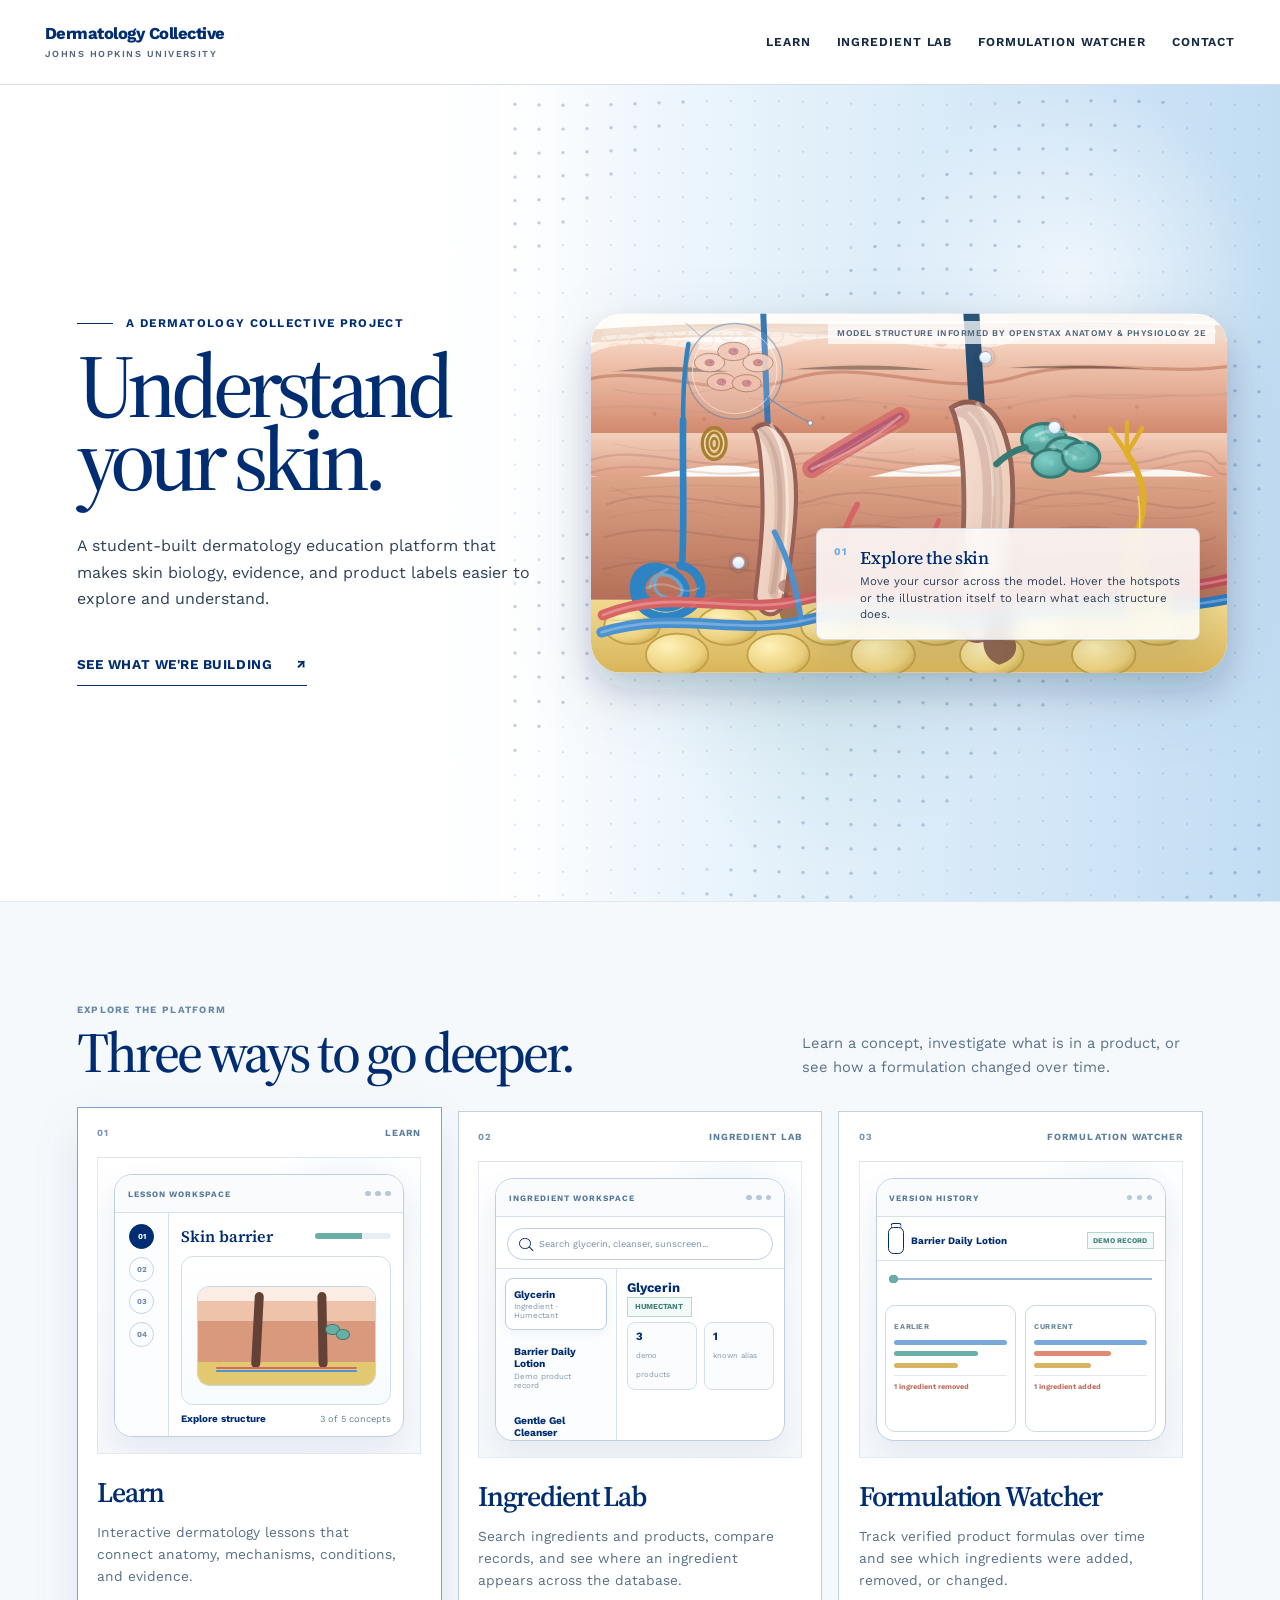
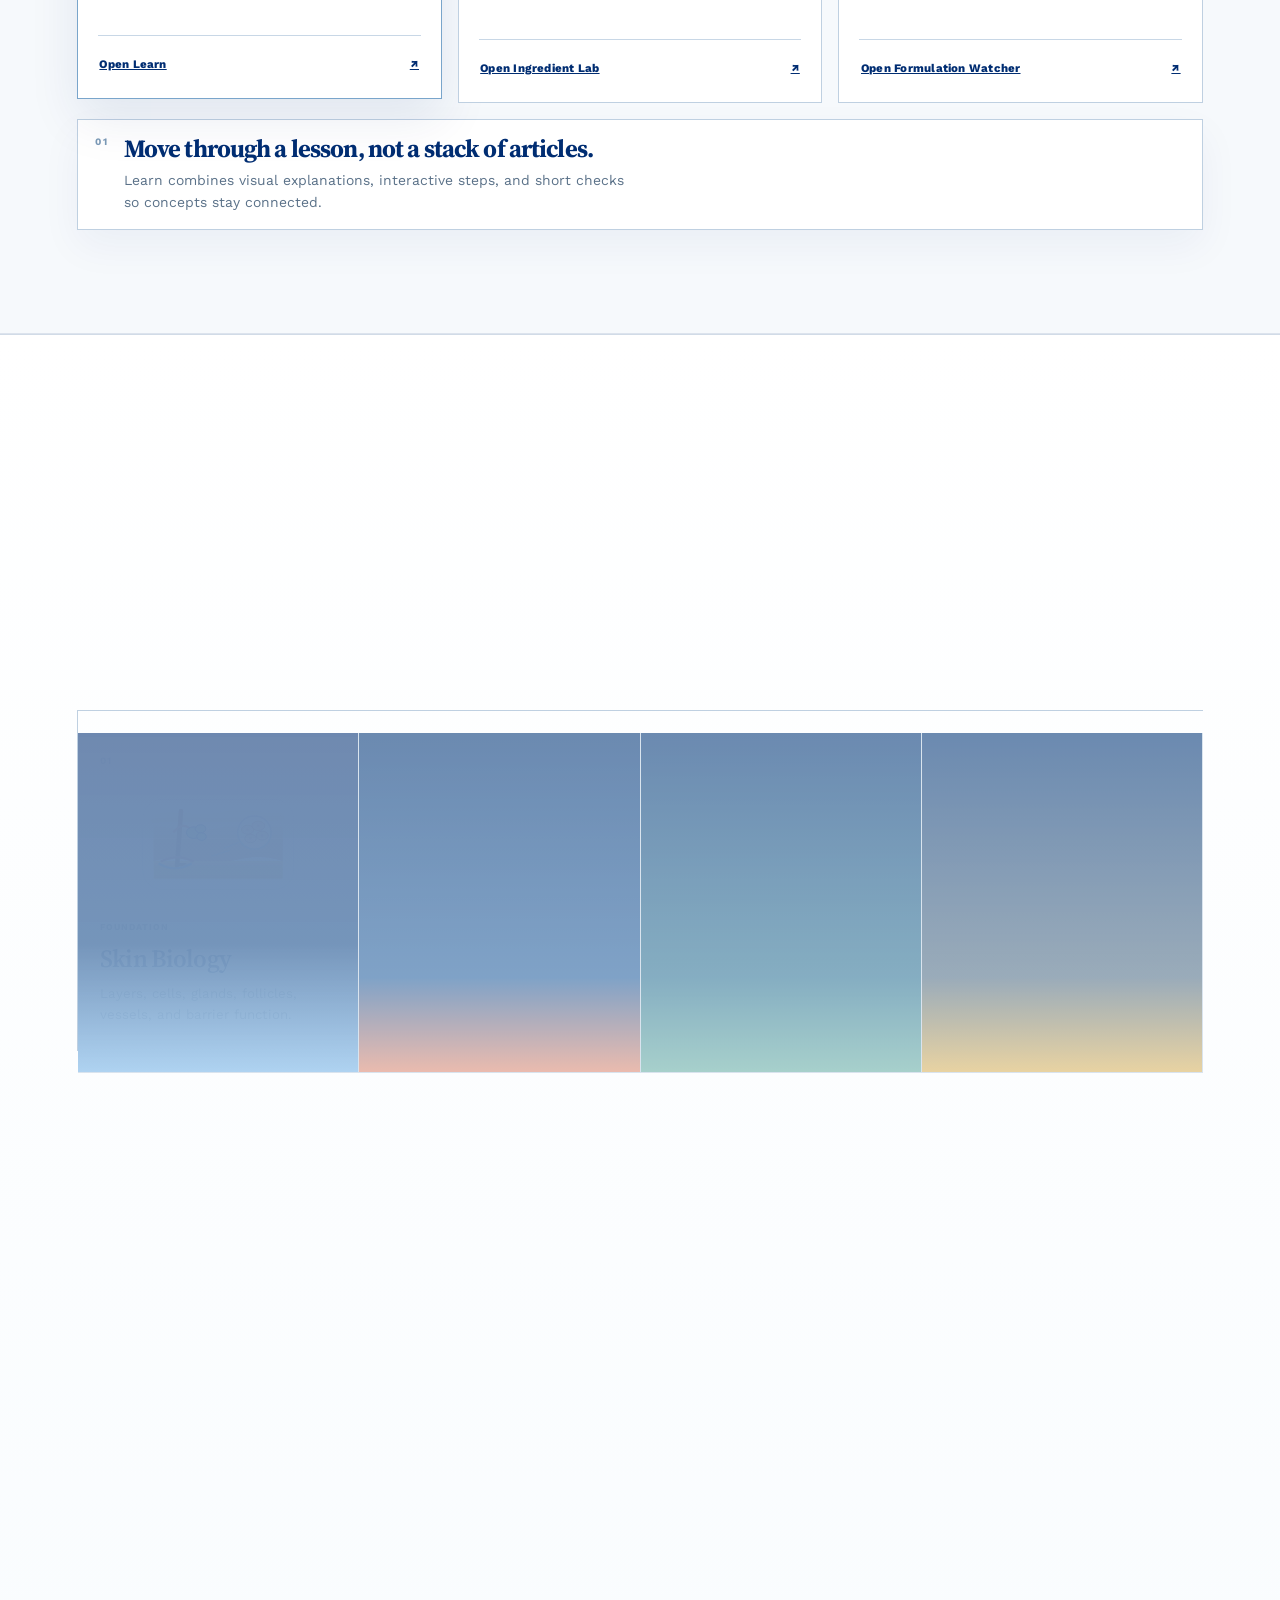
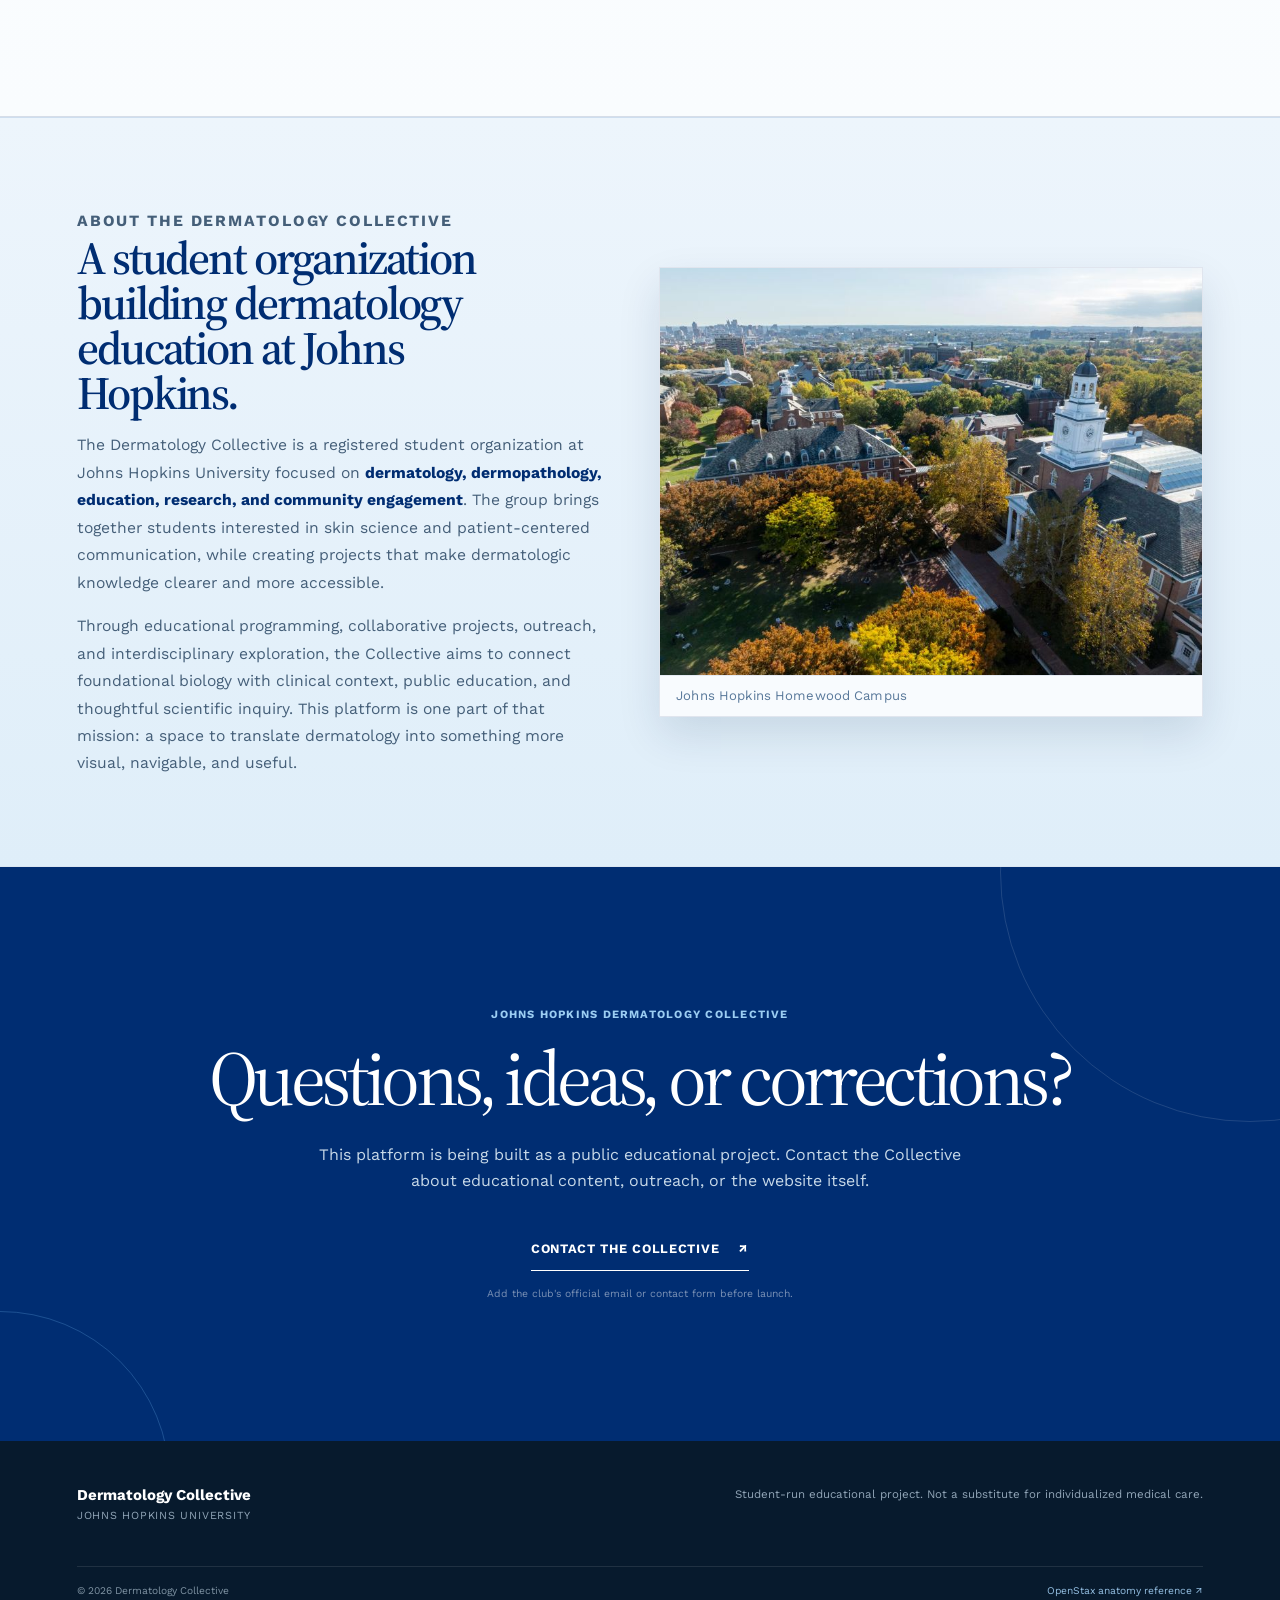
==== commit b78c1396: "Add files via upload" ====
--- a/index.html
+++ b/index.html
@@ -9,17 +9,2091 @@
   <link rel="preconnect" href="https://fonts.googleapis.com">
   <link rel="preconnect" href="https://fonts.gstatic.com" crossorigin>
   <link href="https://fonts.googleapis.com/css2?family=Source+Serif+4:opsz,wght@8..60,400;8..60,500;8..60,600&family=Work+Sans:wght@400;500;600;650;700&display=swap" rel="stylesheet">
-  <link rel="stylesheet" href="styles.css" />
+
+  <style id="hero-hotfix">
+    .hero-field{inset:0 0 0 38% !important;display:flex !important;align-items:center !important;justify-content:center !important;padding:.55rem .85rem .7rem !important;overflow:hidden !important;}
+    .skin-shell{position:relative !important;right:auto !important;top:auto !important;left:0 !important;width:82% !important;max-width:none !important;margin:0 auto !important;transform:perspective(1100px) rotateX(var(--rx,0deg)) rotateY(var(--ry,0deg)) !important;transform-origin:center center !important;}
+    .skin-shell svg,#skinModel{display:block !important;width:100% !important;height:auto !important;max-width:none !important;}
+    .model-caption{right:1rem !important;bottom:.92rem !important;max-width:24rem !important;}
+    .model-credit{right:.75rem !important;top:.65rem !important;}
+    
+    @media(max-width:1200px){.hero-field{inset:0 0 0 40% !important;padding:.42rem .55rem .5rem !important}.skin-shell{left:0 !important;width:84% !important}}
+    @media(max-width:1050px){.hero-field{inset:auto !important;position:relative !important;width:calc(100% + 2*var(--pad)) !important;margin:4rem calc(-1*var(--pad)) -4rem !important;min-height:46rem !important;padding:1rem .25rem 1.7rem !important}.skin-shell{left:0 !important;width:92% !important}}
+    @media(max-width:720px){.hero-field{min-height:34rem !important}.skin-shell{left:0 !important;width:96% !important}}
+  </style>
+
+
+<style id="site-styles">
+:root {
+  --blue:#002d72;
+  --bright:#68ace5;
+  --sky:#b9d9f5;
+  --ink:#14243a;
+  --text:#2e4159;
+  --muted:#64778a;
+  --warm:#f7f4ee;
+  --warm2:#efe7dc;
+  --line:rgba(0,45,114,.16);
+  --teal:#4f9f99;
+  --coral:#df816b;
+  --gold:#dfb454;
+  --serif:"Source Serif 4", Georgia, serif;
+  --sans:"Work Sans", Tahoma, sans-serif;
+  --header:5.25rem;
+  --pad:max(6vw,1.5rem);
+}
+*{box-sizing:border-box}
+html{scroll-behavior:smooth}
+body{margin:0;background:#fff;color:var(--ink);font-family:var(--sans);-webkit-font-smoothing:antialiased;overflow-x:hidden}
+a{color:inherit}button,input{font:inherit}
+.skip-link{position:fixed;left:1rem;top:-4rem;z-index:200;background:#fff;color:var(--blue);border:2px solid var(--blue);padding:.7rem 1rem}.skip-link:focus{top:1rem}
+.site-header{position:sticky;z-index:100;top:0;border-bottom:1px solid var(--line);background:rgba(255,255,255,.94);backdrop-filter:blur(14px)}
+.header-inner{min-height:var(--header);display:flex;align-items:center;justify-content:space-between;gap:2rem;padding:.75rem max(3.5vw,1.25rem)}
+.brand{display:inline-flex;align-items:center;text-decoration:none;color:var(--blue)}
+.brand-textonly{padding:.2rem 0}
+.brand-copy{display:flex;flex-direction:column;line-height:1}.brand-copy strong{font-size:1.02rem;font-weight:720;letter-spacing:-.03em}.brand-copy small{margin-top:.38rem;color:#53657c;font-size:.62rem;font-weight:600;letter-spacing:.18em;text-transform:uppercase}
+.desktop-nav{display:flex;align-items:center;gap:clamp(1.25rem,2.5vw,2.75rem)}.desktop-nav a{position:relative;color:#162a43;font-size:.81rem;font-weight:650;letter-spacing:.075em;text-decoration:none;text-transform:uppercase}.desktop-nav a:after{position:absolute;right:0;bottom:-.45rem;left:0;height:1px;background:var(--blue);content:"";transform:scaleX(0);transform-origin:right;transition:transform 180ms ease}.desktop-nav a:hover:after,.desktop-nav a:focus-visible:after{transform:scaleX(1);transform-origin:left}
+.menu-button,.mobile-nav{display:none}
+.hero{position:relative;min-height:calc(100svh - var(--header));display:flex;align-items:center;overflow:hidden;padding:clamp(5rem,10vw,9rem) var(--pad) 7rem;isolation:isolate;background:linear-gradient(90deg,#fff 0%,#fff 36%,rgba(255,255,255,.84) 50%,rgba(255,255,255,.08) 74%),linear-gradient(135deg,#fff 0%,#edf6fc 58%,#b9d9f5 100%)}
+.hero-copy{position:relative;z-index:3;width:min(44rem,53vw);animation:copy-in 700ms ease-out both}.session{display:flex;align-items:center;gap:.85rem;margin:0 0 1.55rem;color:var(--blue);font-size:clamp(.60rem,.78vw,.78rem);font-weight:680;letter-spacing:.10em;line-height:1.25;text-transform:uppercase}.session span{width:2.75rem;height:1px;background:currentColor}.hero h1{margin:0;color:var(--blue);font-family:var(--serif);font-size:clamp(4.15rem,7vw,8rem);font-weight:500;letter-spacing:-.068em;line-height:.82;user-select:none}.hero-summary{max-width:34rem;margin:2.35rem 0 0;color:var(--text);font-size:clamp(1rem,1.2vw,1.18rem);line-height:1.65}.primary-link{display:inline-flex;align-items:center;gap:1.5rem;margin-top:2rem;padding:.8rem 0;border-bottom:1px solid var(--blue);color:var(--blue);font-size:.84rem;font-weight:680;letter-spacing:.04em;text-decoration:none;text-transform:uppercase}.arrow{transition:transform 180ms ease}.primary-link:hover .arrow{transform:translate(3px,-3px)}
+.hero-field{position:absolute;z-index:-1;inset:0 0 0 39%;overflow:hidden;background:linear-gradient(135deg,#e8f4fc 0%,#b9d9f5 55%,#92c5eb 100%);animation:field-in 1.05s 120ms ease-out both}.hero-field:before{position:absolute;inset:0;background:radial-gradient(circle at 67% 24%,rgba(255,255,255,.72),transparent 23%),radial-gradient(circle at 38% 74%,rgba(77,159,153,.13),transparent 22%);content:""}.hero-field canvas{position:absolute;inset:0;width:100%;height:100%;opacity:.78}.skin-shell{position:absolute;right:clamp(-3rem,2vw,1.5rem);top:50%;width:min(780px,68vw);transform:translateY(-50%) perspective(1100px) rotateX(var(--rx,0deg)) rotateY(var(--ry,0deg));transform-style:preserve-3d;transition:transform 120ms ease-out}.skin-shell svg{display:block;width:100%;height:auto;overflow:visible}.model-part{transform-box:fill-box;transform-origin:center;transition:filter 160ms ease,transform 160ms ease,opacity 160ms ease}.model-part.is-active{filter:url(#softGlow);transform:scale(1.012)}.model-caption{position:absolute;right:6%;bottom:10%;display:grid;grid-template-columns:auto 1fr;gap:.8rem;max-width:24rem;padding:.9rem 1rem;border:1px solid rgba(0,45,114,.13);border-radius:.5rem;background:rgba(255,255,255,.83);box-shadow:0 14px 35px rgba(20,36,58,.10);backdrop-filter:blur(8px)}.caption-index{color:var(--bright);font-size:.64rem;font-weight:700;letter-spacing:.08em}.model-caption strong{display:block;color:var(--blue);font-family:var(--serif);font-size:1.12rem;font-weight:520;letter-spacing:-.02em}.model-caption p{margin:.22rem 0 0;color:var(--text);font-size:.72rem;line-height:1.45}.model-credit{position:absolute;right:6%;top:11%;padding:.4rem .55rem;background:rgba(255,255,255,.66);color:#4f657a;font-size:.58rem;font-weight:600;letter-spacing:.045em;text-transform:uppercase}
+.section-label{display:flex;align-items:baseline;gap:1rem;padding-top:.6rem;border-top:1px solid rgba(255,255,255,.48)}.section-label span{color:var(--bright);font-size:.7rem;font-weight:700;letter-spacing:.08em}.section-label h2{margin:0;font-size:.78rem;font-weight:650;letter-spacing:.1em;text-transform:uppercase}.section-label-white{border-top-color:rgba(0,45,114,.3)}.section-label-white span{color:rgba(0,45,114,.55)}
+.platform{display:grid;grid-template-columns:minmax(12rem,.7fr) minmax(20rem,1.5fr);gap:clamp(3rem,8vw,9rem);padding:clamp(5rem,10vw,10rem) var(--pad);background:var(--blue);color:#fff}.platform-copy>p{max-width:52rem;margin:0;font-family:var(--serif);font-size:clamp(1.6rem,2.65vw,2.7rem);font-weight:410;letter-spacing:-.035em;line-height:1.13}.platform-principles{display:grid;grid-template-columns:repeat(3,1fr);gap:1px;margin-top:3.5rem;background:rgba(255,255,255,.18);border:1px solid rgba(255,255,255,.18)}.platform-principles div{min-height:11rem;padding:1.25rem;background:var(--blue)}.platform-principles span{display:block;color:#9bcdf2;font-size:.67rem;font-weight:700;letter-spacing:.09em;text-transform:uppercase}.platform-principles strong{display:block;margin-top:2.6rem;font-family:var(--serif);font-size:1.16rem;font-weight:480;line-height:1.25}
+.experience{display:grid;grid-template-columns:minmax(12rem,.7fr) minmax(20rem,1.5fr);gap:clamp(3rem,8vw,9rem);padding:clamp(5rem,10vw,10rem) var(--pad);background:#fff}.experience-list{margin:0}.experience-row{position:relative;display:grid;grid-template-columns:2.2rem minmax(0,1fr) 7rem;gap:1.4rem;align-items:center;min-height:11rem;padding:1.75rem 0;border-bottom:1px solid var(--line)}.experience-row:first-child{border-top:1px solid var(--line)}.experience-number{color:rgba(0,45,114,.48);font-size:.7rem;font-weight:700}.experience-row h3{margin:0;color:var(--blue);font-family:var(--serif);font-size:clamp(1.7rem,2.4vw,2.35rem);font-weight:430;letter-spacing:-.035em;line-height:1.05}.experience-row p{max-width:37rem;margin:.65rem 0 0;color:var(--text);font-size:.95rem;line-height:1.6}.experience-visual{position:relative;width:6.6rem;height:6.6rem;justify-self:end}
+.question-visual{display:grid;place-items:center;border:1px solid rgba(0,45,114,.2);border-radius:50%;background:linear-gradient(180deg,#ffffff,#f6fbff);box-shadow:0 10px 26px rgba(20,36,58,.06)}
+.question-visual .q-glyph{color:var(--coral);font-family:var(--serif);font-size:3.05rem;line-height:1}
+.question-visual i{position:absolute;inset:.55rem;border:1px solid rgba(0,45,114,.16);border-radius:50%}
+.question-visual b{position:absolute;right:1.35rem;top:1.1rem;width:.42rem;height:.42rem;border-radius:50%;background:#a7c8e8}
+.layers-visual{border:1px solid rgba(0,45,114,.12);background:linear-gradient(180deg,#ffffff,#f7fbff);box-shadow:0 10px 26px rgba(20,36,58,.06)}
+.layers-visual i{position:absolute;left:1rem;width:4.6rem;height:1.15rem;border:1px solid rgba(0,45,114,.55);border-radius:999px;box-shadow:0 5px 12px rgba(20,36,58,.08)}
+.layers-visual i:nth-child(1){top:1.2rem;background:#f3c9b6}
+.layers-visual i:nth-child(2){top:2.68rem;background:#ebbb9f}
+.layers-visual i:nth-child(3){top:4.15rem;background:#efd281}
+.layers-visual span{position:absolute;left:2rem;top:.8rem;bottom:.8rem;width:1px;background:rgba(0,45,114,.12)}
+.evidence-visual{padding:1rem;border:1px solid rgba(0,45,114,.12);background:linear-gradient(180deg,#ffffff,#f7fbff);box-shadow:0 10px 26px rgba(20,36,58,.06)}
+.evidence-visual u{position:absolute;left:1rem;right:1rem;top:1rem;height:.55rem;border-radius:999px;background:var(--blue);text-decoration:none}
+.evidence-visual i{position:absolute;left:1rem;height:.42rem;border-radius:999px}
+.evidence-visual i:nth-child(2){top:2.35rem;width:58%;background:var(--bright)}
+.evidence-visual i:nth-child(3){top:3.35rem;width:42%;background:var(--teal)}
+.evidence-visual i:nth-child(4){top:4.35rem;width:66%;background:#b9cfe7}
+.evidence-visual span{position:absolute;right:1rem;top:2.1rem;width:1.05rem;height:1.05rem;border-radius:50%;border:1px solid rgba(0,45,114,.22);background:#fff}
+.connection{display:grid;grid-template-columns:minmax(12rem,.7fr) minmax(20rem,1.5fr);gap:clamp(3rem,8vw,9rem);padding:clamp(5rem,10vw,10rem) var(--pad);background:var(--warm)}.connection-content{display:grid;grid-template-columns:.8fr 1.2fr;gap:clamp(2.5rem,6vw,6rem);align-items:center}.overline{margin:0 0 1.2rem;color:var(--blue);font-size:.7rem;font-weight:700;letter-spacing:.11em;text-transform:uppercase}.connection-copy h3,.collective-title h3,.trust-grid h3{margin:0;color:var(--blue);font-family:var(--serif);font-size:clamp(2.3rem,4vw,4.3rem);font-weight:430;letter-spacing:-.055em;line-height:.98}.connection-copy>p:last-child,.collective-copy>p,.trust-copy{color:var(--text);font-size:1rem;line-height:1.65}.connection-map{position:relative;min-height:24rem;padding:1rem;border:1px solid rgba(0,45,114,.08);background:linear-gradient(180deg,rgba(255,255,255,.78),rgba(255,255,255,.45));box-shadow:inset 0 1px 0 rgba(255,255,255,.8)}
+.connection-map svg{position:absolute;inset:0;width:100%;height:100%}
+.connection-map path{fill:none;stroke:rgba(0,45,114,.26);stroke-width:1.75}
+.connection-map path.cross-link{stroke:rgba(0,45,114,.14);stroke-dasharray:4 7}
+.node{position:absolute;z-index:2;display:grid;place-items:center;width:8.2rem;height:8.2rem;border:1px solid rgba(0,45,114,.22);border-radius:50%;background:radial-gradient(circle at 30% 30%,#ffffff,#fbfdff 75%);color:var(--blue);box-shadow:0 14px 34px rgba(20,36,58,.07);transition:transform 180ms ease,box-shadow 180ms ease}
+.node:hover{transform:translateY(-2px);box-shadow:0 18px 38px rgba(20,36,58,.11)}
+.node span{max-width:6rem;text-align:center;font-family:var(--serif);font-size:1.04rem;line-height:1.08}
+.node-center{left:50%;top:50%;width:7.2rem;height:7.2rem;transform:translate(-50%,-50%);background:linear-gradient(180deg,#0f4c98,#002d72);color:#fff;border-color:rgba(0,45,114,.10);box-shadow:0 16px 40px rgba(20,36,58,.12)}
+.node-center span{font-size:.94rem;max-width:4.6rem}
+.node-center:hover{transform:translate(-50%,-50%) translateY(-2px)}
+.n1{left:4%;top:9%}.n2{right:4%;top:9%}.n3{right:6%;bottom:5%}.n4{left:6%;bottom:5%}
+.collective{display:grid;grid-template-columns:minmax(12rem,.7fr) minmax(20rem,1.5fr);gap:clamp(3rem,8vw,9rem);padding:clamp(5rem,10vw,10rem) var(--pad);background:#fff}.collective-grid{display:grid;grid-template-columns:1fr .82fr;gap:clamp(2.5rem,6vw,6rem)}.overline.blue{color:var(--bright)}.collective-title h3{font-size:clamp(2.7rem,4.6vw,5rem)}.collective-copy{align-self:end}.pillar-list{margin-top:2.4rem}.pillar-list div{display:grid;grid-template-columns:.6fr 1.4fr;gap:1.25rem;padding:1rem 0;border-top:1px solid var(--line)}.pillar-list div:last-child{border-bottom:1px solid var(--line)}.pillar-list span{color:var(--blue);font-size:.72rem;font-weight:700;letter-spacing:.07em;text-transform:uppercase}.pillar-list p{margin:0;color:var(--text);font-size:.88rem;line-height:1.5}
+.trust{display:grid;grid-template-columns:minmax(12rem,.7fr) minmax(20rem,1.5fr);gap:clamp(3rem,8vw,9rem);padding:clamp(5rem,10vw,10rem) var(--pad);background:#edf3f7}.trust-grid{display:grid;grid-template-columns:1fr .82fr;gap:clamp(2.5rem,6vw,6rem);align-items:center}.overline.coral{color:var(--coral)}.evidence-card{padding:1.5rem;background:#fff;border:1px solid var(--line);box-shadow:0 18px 45px rgba(20,36,58,.07)}.evidence-head{display:flex;justify-content:space-between;gap:1rem;color:#687c8f;font-size:.66rem;font-weight:700;letter-spacing:.07em;text-transform:uppercase}.status{display:inline-flex;align-items:center;gap:.45rem}.status i{width:7px;height:7px;border-radius:50%;background:#3d9a78}.evidence-card>strong{display:block;margin:2rem 0 1rem;color:var(--blue);font-family:var(--serif);font-size:2.35rem;font-weight:480}.evidence-card dl{margin:0}.evidence-card dl div{display:grid;grid-template-columns:.75fr 1.25fr;gap:1rem;padding:.9rem 0;border-top:1px solid var(--line)}.evidence-card dt{color:#718397;font-size:.72rem}.evidence-card dd{margin:0;color:var(--ink);font-size:.76rem;font-weight:650}
+.contact{position:relative;overflow:hidden;padding:clamp(6rem,11vw,11rem) var(--pad);background:var(--blue);color:#fff;text-align:center}.contact-kicker{margin:0 0 1.4rem;color:#9bcdf2;font-size:.7rem;font-weight:700;letter-spacing:.11em;text-transform:uppercase}.contact h2{position:relative;z-index:2;margin:0;font-family:var(--serif);font-size:clamp(3rem,6vw,6.4rem);font-weight:420;letter-spacing:-.06em;line-height:.9}.contact>p:not(.contact-kicker):not(.contact-placeholder){position:relative;z-index:2;max-width:42rem;margin:1.8rem auto 0;color:#c7d9e8;font-size:1rem;line-height:1.65}.contact-button{position:relative;z-index:2;display:inline-flex;gap:1.2rem;margin-top:2rem;padding:.9rem 0;border:0;border-bottom:1px solid #fff;background:transparent;color:#fff;cursor:pointer;font-size:.8rem;font-weight:680;letter-spacing:.055em;text-transform:uppercase}.contact-button span{transition:transform 180ms ease}.contact-button:hover span{transform:translate(3px,-3px)}.contact-placeholder{position:relative;z-index:2;max-width:44rem;margin:1rem auto 0;color:rgba(255,255,255,.48);font-size:.65rem}.contact-orbit{position:absolute;border-radius:50%;border:1px solid rgba(255,255,255,.12)}.orbit-one{width:500px;height:500px;right:-220px;top:-245px}.orbit-two{width:340px;height:340px;left:-170px;bottom:-210px;border-color:rgba(104,172,229,.28)}
+.site-footer{padding:2.8rem var(--pad) 1.7rem;background:#071a2d;color:#dce7ef}.footer-main{display:flex;align-items:flex-start;justify-content:space-between;gap:2rem}.footer-main>div:first-child{display:flex;flex-direction:column}.footer-main strong{color:#fff;font-size:.94rem}.footer-main span{margin-top:.35rem;color:#91a5b7;font-size:.68rem;letter-spacing:.07em;text-transform:uppercase}.footer-note{max-width:33rem;color:#91a5b7;font-size:.72rem;line-height:1.5;text-align:right}.footer-bottom{display:flex;justify-content:space-between;gap:2rem;margin-top:2.7rem;padding-top:1.1rem;border-top:1px solid rgba(255,255,255,.1);color:#7f93a3;font-size:.64rem}.footer-bottom a{color:#94bfe2;text-decoration:none}
+@keyframes copy-in{from{opacity:0;transform:translateY(18px)}to{opacity:1;transform:translateY(0)}}@keyframes field-in{from{opacity:0;transform:scale(1.025)}to{opacity:1;transform:scale(1)}}
+@media(max-width:1050px){.hero{min-height:auto;padding-top:6rem;padding-bottom:4rem;display:grid;grid-template-columns:1fr}.hero-copy{width:min(44rem,90%)}.hero-field{position:relative;inset:auto;width:calc(100% + 2*var(--pad));margin:4rem calc(-1*var(--pad)) -4rem;min-height:44rem}.skin-shell{right:50%;top:50%;width:min(940px,96vw);transform:translate(50%,-50%) perspective(1100px) rotateX(var(--rx,0deg)) rotateY(var(--ry,0deg))}.hero:after{display:none}.platform,.experience,.connection,.collective,.trust{grid-template-columns:1fr}.section-label{max-width:18rem}.connection-content,.collective-grid,.trust-grid{grid-template-columns:1fr}.platform-principles{grid-template-columns:1fr 1fr 1fr}}
+@media(max-width:720px){:root{--header:4.6rem;--pad:1.25rem}.header-inner{min-height:var(--header)}.brand-copy strong{font-size:.95rem}.brand-copy small{font-size:.56rem}.desktop-nav{display:none}.menu-button{display:inline-flex;width:42px;height:42px;border:0;background:transparent;flex-direction:column;justify-content:center;gap:6px;cursor:pointer}.menu-button span{display:block;width:23px;height:1.5px;background:var(--blue)}.mobile-nav{position:fixed;z-index:90;left:0;right:0;top:var(--header);display:none;flex-direction:column;gap:1rem;padding:1.4rem var(--pad) 1.8rem;border-bottom:1px solid var(--line);background:rgba(255,255,255,.98)}.mobile-nav.open{display:flex}.mobile-nav a{color:var(--blue);font-size:.75rem;font-weight:650;letter-spacing:.06em;text-decoration:none;text-transform:uppercase}.hero{padding-top:4.5rem}.hero h1{font-size:clamp(3.8rem,18vw,6rem)}.hero-field{min-height:35rem}.skin-shell{width:58rem;max-width:124vw}.model-caption{right:4%;bottom:8%;max-width:18rem}.model-caption p{display:none}.model-credit{display:none}.platform-principles{grid-template-columns:1fr}.platform-principles div{min-height:auto}.experience-row{grid-template-columns:1.8rem 1fr 4rem}.experience-visual{width:4rem;height:4rem}.question-visual{font-size:2.3rem}.layers-visual i{left:.2rem;width:3.6rem;height:1rem}.layers-visual i:nth-child(1){top:.55rem}.layers-visual i:nth-child(2){top:1.55rem}.layers-visual i:nth-child(3){top:2.55rem}.connection-map{min-height:19rem}.node{width:6.4rem;height:6.4rem}.node span{font-size:.9rem}.pillar-list div{grid-template-columns:1fr}.footer-main,.footer-bottom{flex-direction:column}.footer-note{text-align:left}.contact h2{font-size:clamp(2.9rem,13vw,4.7rem)}}
+@media(prefers-reduced-motion:reduce){html{scroll-behavior:auto}*,*:before,*:after{animation-duration:.01ms!important;animation-iteration-count:1!important;transition-duration:.01ms!important}}
+
+
+/* --- v7 refinement overrides --- */
+.hero-copy{width:min(44rem,53vw)}
+.session{font-size:clamp(.60rem,.78vw,.78rem);margin-bottom:1.55rem}
+.hero-field{position:absolute;inset:0 0 0 auto;width:67vw;min-width:840px;overflow:hidden;pointer-events:auto;z-index:-1}
+.skin-shell{position:absolute;right:clamp(-2rem,1.5vw,1rem);top:50%;width:min(1020px,calc(100% - 2rem));transform:translateY(-49%) perspective(1100px) rotateX(var(--rx,0deg)) rotateY(var(--ry,0deg));transform-style:preserve-3d;transition:transform 120ms ease-out}
+.model-caption{right:clamp(1rem,3vw,2.5rem);bottom:8%;gap:.85rem;max-width:24rem;padding:1rem 1.15rem;background:rgba(255,255,255,.86)}
+.model-credit{right:clamp(1rem,3vw,2.5rem)}
+.connection-map.professional-map{min-height:24rem;padding:1rem;border:1px solid rgba(0,45,114,.08);background:linear-gradient(180deg,rgba(255,255,255,.78),rgba(255,255,255,.45));box-shadow:inset 0 1px 0 rgba(255,255,255,.8)}
+@media(max-width:1050px){
+  .hero-copy{width:min(44rem,90%)}
+  .hero-field{position:relative;inset:auto;width:calc(100% + 2*var(--pad));margin:4rem calc(-1*var(--pad)) -4rem;min-height:44rem}
+  .skin-shell{right:50%;top:50%;width:min(940px,96vw);transform:translate(50%,-50%) perspective(1100px) rotateX(var(--rx,0deg)) rotateY(var(--ry,0deg))}
+}
+@media(max-width:720px){
+  .hero-field{min-height:35rem}
+  .skin-shell{width:58rem;max-width:124vw}
+}
+
+
+/* ===========================
+   v8 redesign refinements
+   =========================== */
+.brand-copy strong{font-size:1.04rem;letter-spacing:-.03em}
+.brand-copy small{margin-top:.36rem;font-size:.58rem;letter-spacing:.16em}
+.desktop-nav{gap:clamp(1rem,2vw,2rem)}
+.desktop-nav a{font-size:.76rem}
+
+.session{
+  font-size:clamp(.53rem,.62vw,.68rem);
+  letter-spacing:.095em;
+  margin:0 0 1.35rem;
+}
+.session span{width:2.5rem}
+.hero-copy{width:min(43rem,42%)}
+.hero-summary{max-width:33rem}
+.hero-field{
+  inset:0 0 0 38%;
+  display:flex;
+  align-items:center;
+  justify-content:center;
+  padding:2.3rem 2.4rem;
+  pointer-events:auto;
+  z-index:-1;
+}
+.hero-field canvas{opacity:.75}
+.skin-shell{
+  position:relative;
+  right:auto;
+  top:auto;
+  width:min(1120px,95%);
+  transform:perspective(1100px) rotateX(var(--rx,0deg)) rotateY(var(--ry,0deg));
+}
+.model-caption{
+  right:1.5rem;
+  bottom:1.4rem;
+  max-width:24rem;
+}
+.model-credit{
+  top:1rem;
+  right:1rem;
+  font-size:.56rem;
+  letter-spacing:.055em;
+  background:rgba(255,255,255,.74);
+}
+.model-part.is-active{filter:url(#softGlow);transform:scale(1.014)}
+.platform-copy-v2{display:flex;flex-direction:column;gap:2.2rem}
+.platform-lead{
+  display:grid;
+  grid-template-columns:minmax(15rem,.54fr) minmax(20rem,1.46fr);
+  gap:2.2rem;
+  align-items:start;
+}
+.platform-quote{
+  position:relative;
+  padding:1.2rem 1.2rem 1.2rem 1.45rem;
+  border-left:3px solid rgba(255,255,255,.4);
+  background:linear-gradient(180deg,rgba(255,255,255,.08),rgba(255,255,255,.03));
+}
+.quote-kicker{
+  display:block;
+  margin-bottom:.85rem;
+  color:#8fc3f0;
+  font-size:.66rem;
+  font-weight:700;
+  letter-spacing:.1em;
+  text-transform:uppercase;
+}
+.platform-quote blockquote{
+  margin:0;
+  color:#e6eff9;
+  font-family:var(--serif);
+  font-size:clamp(1.18rem,1.9vw,1.55rem);
+  font-style:italic;
+  line-height:1.35;
+}
+.platform-text p{
+  margin:0;
+  max-width:52rem;
+  font-family:var(--serif);
+  font-size:clamp(1.55rem,2.6vw,2.55rem);
+  font-weight:410;
+  letter-spacing:-.04em;
+  line-height:1.15;
+}
+.platform-text em{
+  font-style:italic;
+  font-weight:500;
+}
+.platform-text .tone-coral,
+.platform-principles em{color:#ffd2bf}
+.platform-text .tone-gold{color:#ffe39f}
+.platform-text .tone-teal{color:#b9ebe6}
+.platform-text .tone-sky{color:#b4d8ff}
+.platform-text .tone-italic{color:#ffffff}
+.platform-principles strong{max-width:16rem}
+.platform-principles strong em{font-style:italic}
+.experience-list{display:flex;flex-direction:column}
+.experience-row{grid-template-columns:2.4rem minmax(0,1fr) 8rem;gap:1.8rem}
+.experience-row p{max-width:39rem}
+.experience-visual.detailed-icon{
+  width:7.2rem;
+  height:7.2rem;
+  border-radius:1.2rem;
+  overflow:visible;
+}
+.experience-visual.detailed-icon svg{
+  width:100%;
+  height:100%;
+  display:block;
+  filter:drop-shadow(0 10px 24px rgba(20,36,58,.06));
+}
+.connection-redesign{
+  display:grid;
+  gap:2.4rem;
+}
+.system-board{
+  display:grid;
+  grid-template-columns:1.25fr .75fr;
+  gap:1.4rem;
+  align-items:stretch;
+}
+.system-network{
+  position:relative;
+  min-height:31rem;
+  padding:1.5rem;
+  border:1px solid rgba(0,45,114,.10);
+  background:linear-gradient(180deg,#ffffff,#f8fbfe);
+  overflow:hidden;
+}
+.system-network:before{
+  position:absolute;
+  inset:0;
+  background:
+    radial-gradient(circle at 20% 20%, rgba(180,216,255,.18), transparent 20%),
+    radial-gradient(circle at 75% 75%, rgba(88,165,158,.10), transparent 18%);
+  content:"";
+}
+.network-lines{
+  position:absolute;
+  inset:0;
+  width:100%;
+  height:100%;
+}
+.network-lines path{
+  fill:none;
+  stroke:rgba(0,45,114,.22);
+  stroke-width:2.1;
+  stroke-linecap:round;
+}
+.network-lines path.secondary{
+  stroke:rgba(0,45,114,.10);
+  stroke-dasharray:5 8;
+}
+.flow-node{
+  position:absolute;
+  z-index:2;
+  display:flex;
+  flex-direction:column;
+  align-items:flex-start;
+  gap:.45rem;
+  width:10.5rem;
+  min-height:7.7rem;
+  padding:1rem 1rem 1rem 1.05rem;
+  border:1px solid rgba(0,45,114,.14);
+  border-radius:1.1rem;
+  background:rgba(255,255,255,.95);
+  box-shadow:0 14px 30px rgba(20,36,58,.07);
+  color:var(--blue);
+  text-align:left;
+  cursor:pointer;
+  transition:transform 180ms ease,box-shadow 180ms ease,border-color 180ms ease,background 180ms ease;
+}
+.flow-node:hover,
+.flow-node:focus-visible,
+.flow-node.is-active{
+  transform:translateY(-4px);
+  border-color:rgba(0,45,114,.28);
+  box-shadow:0 18px 36px rgba(20,36,58,.11);
+  background:#ffffff;
+}
+.flow-node:before{
+  width:.58rem;
+  height:.58rem;
+  border-radius:50%;
+  background:#6ca7df;
+  content:"";
+}
+.node-title{
+  display:block;
+  font-family:var(--serif);
+  font-size:1.18rem;
+  font-weight:550;
+  letter-spacing:-.025em;
+  line-height:1.05;
+}
+.node-mini{
+  display:block;
+  color:#5a7088;
+  font-size:.72rem;
+  line-height:1.45;
+}
+.flow-core{
+  position:absolute;
+  left:50%;
+  top:50%;
+  z-index:2;
+  display:grid;
+  place-items:center;
+  width:13.4rem;
+  height:13.4rem;
+  padding:1.25rem;
+  border-radius:50%;
+  background:radial-gradient(circle at 35% 30%, #1f62ad, #002d72 78%);
+  color:#fff;
+  box-shadow:0 18px 46px rgba(20,36,58,.18);
+  transform:translate(-50%,-50%);
+}
+.flow-core span{
+  max-width:7.7rem;
+  text-align:center;
+  font-family:var(--serif);
+  font-size:1.42rem;
+  line-height:1.08;
+}
+.flow-detail{
+  display:flex;
+  flex-direction:column;
+  justify-content:flex-start;
+  padding:1.4rem 1.4rem 1.6rem;
+  border:1px solid rgba(0,45,114,.10);
+  background:#ffffff;
+  box-shadow:0 12px 28px rgba(20,36,58,.06);
+}
+.flow-detail-kicker{
+  margin:0 0 .9rem;
+  color:#6ca7df;
+  font-size:.68rem;
+  font-weight:700;
+  letter-spacing:.1em;
+  text-transform:uppercase;
+}
+.flow-detail h4{
+  margin:0;
+  color:var(--blue);
+  font-family:var(--serif);
+  font-size:2.2rem;
+  font-weight:520;
+  letter-spacing:-.04em;
+  line-height:.98;
+}
+.flow-detail p{
+  margin:1rem 0 0;
+  color:var(--text);
+  font-size:1rem;
+  line-height:1.7;
+}
+.contact{margin-top:0}
+@media(max-width:1200px){
+  .hero-copy{width:min(42rem,45%)}
+  .hero-field{inset:0 0 0 43%}
+  .skin-shell{width:min(980px,97%)}
+}
+@media(max-width:1050px){
+  .hero-copy{width:min(44rem,90%)}
+  .hero-field{
+    position:relative;
+    inset:auto;
+    width:calc(100% + 2*var(--pad));
+    margin:4rem calc(-1*var(--pad)) -4rem;
+    min-height:46rem;
+    padding:2rem 1.2rem 3rem;
+  }
+  .skin-shell{
+    width:min(960px,98%);
+    transform:perspective(1100px) rotateX(var(--rx,0deg)) rotateY(var(--ry,0deg));
+  }
+  .platform-lead,
+  .system-board{
+    grid-template-columns:1fr;
+  }
+}
+@media(max-width:720px){
+  .brand-copy strong{font-size:.92rem}
+  .brand-copy small{font-size:.50rem}
+  .session{font-size:.56rem}
+  .hero-field{min-height:34rem}
+  .skin-shell{width:min(760px,98%)}
+  .experience-row{
+    grid-template-columns:1.7rem 1fr;
+    gap:1rem;
+  }
+  .experience-visual.detailed-icon{
+    width:6rem;
+    height:6rem;
+    grid-column:2;
+    justify-self:end;
+  }
+  .flow-core{
+    width:10rem;
+    height:10rem;
+  }
+  .flow-core span{font-size:1.1rem}
+  .flow-node{
+    width:8.4rem;
+    min-height:6.8rem;
+    padding:.8rem;
+  }
+  .node-title{font-size:1rem}
+  .node-mini{font-size:.65rem}
+}
+
+
+/* ===========================
+   v9 hero refinements
+   =========================== */
+.session{
+  font-size:clamp(.48rem,.54vw,.60rem);
+  letter-spacing:.09em;
+  margin:0 0 1.15rem;
+}
+.session span{
+  width:2.25rem;
+}
+.hero-copy{
+  width:min(43rem,41%);
+}
+.hero-field{
+  inset:0 0 0 39%;
+  display:flex;
+  align-items:center;
+  justify-content:center;
+  padding:1.5rem 2.2rem 1.7rem;
+}
+.skin-shell{
+  position:relative;
+  right:auto;
+  top:auto;
+  width:min(1050px,92%);
+  transform:perspective(1100px) rotateX(var(--rx,0deg)) rotateY(var(--ry,0deg));
+}
+.skin-shell svg{
+  width:100%;
+  height:auto;
+}
+.model-caption{
+  right:1.8rem;
+  bottom:1.55rem;
+  max-width:25rem;
+  padding:1rem 1.05rem;
+}
+.model-credit{
+  right:1rem;
+  top:1rem;
+  font-size:.55rem;
+}
+.model-part.is-active{
+  filter:url(#softGlow);
+  transform:scale(1.015);
+}
+@media(max-width:1200px){
+  .hero-field{
+    inset:0 0 0 41%;
+    padding:1.2rem 1.4rem 1.6rem;
+  }
+  .skin-shell{
+    width:min(980px,96%);
+  }
+}
+@media(max-width:1050px){
+  .hero-field{
+    inset:auto;
+    position:relative;
+    width:calc(100% + 2*var(--pad));
+    margin:4rem calc(-1*var(--pad)) -4rem;
+    min-height:46rem;
+    padding:2rem 1rem 2.7rem;
+  }
+  .skin-shell{
+    width:min(1020px,98%);
+  }
+}
+@media(max-width:720px){
+  .session{
+    font-size:.50rem;
+  }
+  .hero-field{
+    min-height:35rem;
+  }
+  .skin-shell{
+    width:min(850px,99%);
+  }
+  .model-caption{
+    right:1rem;
+    left:1rem;
+    max-width:none;
+  }
+}
+
+
+/* ===========================
+   v10 hero sizing
+   =========================== */
+.hero-field{
+  display:flex;
+  align-items:center;
+  justify-content:center;
+  overflow:hidden;
+}
+
+.skin-shell{
+  position:relative;
+  right:auto;
+  top:auto;
+  width:min(1380px,132%);
+  max-width:none;
+  margin:0 auto;
+  transform:perspective(1100px) rotateX(var(--rx,0deg)) rotateY(var(--ry,0deg));
+  transform-origin:center center;
+}
+
+.session{
+  font-size:clamp(.50rem,.56vw,.62rem);
+}
+
+@media(max-width:1200px){
+  .skin-shell{
+    width:min(1240px,128%);
+  }
+}
+
+@media(max-width:1050px){
+  .skin-shell{
+    width:min(1080px,112%);
+  }
+}
+
+@media(max-width:720px){
+  .skin-shell{
+    width:min(900px,108%);
+  }
+}
+
+
+/* ===========================
+   v11 hero scale adjustment
+   =========================== */
+.hero-field{
+  inset:0 0 0 36%;
+  display:flex;
+  align-items:center;
+  justify-content:center;
+  padding:.4rem .9rem .7rem;
+  overflow:hidden;
+}
+
+.skin-shell{
+  position:relative;
+  right:auto;
+  top:auto;
+  width:min(1720px,178%);
+  max-width:none;
+  margin:0 auto;
+  transform:perspective(1100px) rotateX(var(--rx,0deg)) rotateY(var(--ry,0deg));
+  transform-origin:center center;
+}
+
+@media(max-width:1400px){
+  .skin-shell{
+    width:min(1580px,170%);
+  }
+}
+
+@media(max-width:1200px){
+  .hero-field{
+    inset:0 0 0 39%;
+    padding:.4rem .7rem .8rem;
+  }
+  .skin-shell{
+    width:min(1420px,158%);
+  }
+}
+
+@media(max-width:1050px){
+  .hero-field{
+    inset:auto;
+    position:relative;
+    width:calc(100% + 2*var(--pad));
+    margin:4rem calc(-1*var(--pad)) -4rem;
+    min-height:47rem;
+    padding:1.5rem .6rem 2.2rem;
+  }
+  .skin-shell{
+    width:min(1160px,112%);
+  }
+}
+
+@media(max-width:720px){
+  .hero-field{
+    min-height:35rem;
+    padding:1.2rem .4rem 1.8rem;
+  }
+  .skin-shell{
+    width:min(940px,112%);
+  }
+}
+
+
+/* ===========================
+   v12 HERO MODEL: TRUE ENLARGEMENT
+   The SVG viewBox is now cropped tightly around the anatomy, so the anatomy itself grows,
+   not just its invisible wrapper.
+   =========================== */
+.hero-field{
+  inset:0 0 0 38%;
+  display:flex;
+  align-items:center;
+  justify-content:center;
+  padding:.35rem .6rem .45rem;
+  overflow:hidden;
+}
+
+.skin-shell{
+  position:relative;
+  right:auto;
+  top:auto;
+  width:98%;
+  max-width:none;
+  margin:0 auto;
+  transform:perspective(1100px) rotateX(var(--rx,0deg)) rotateY(var(--ry,0deg));
+  transform-origin:center center;
+}
+
+.skin-shell svg{
+  display:block;
+  width:100%;
+  height:auto;
+  max-width:none;
+}
+
+.model-caption{
+  right:1.15rem;
+  bottom:1rem;
+  max-width:25rem;
+}
+
+.model-credit{
+  right:.8rem;
+  top:.75rem;
+}
+
+@media(max-width:1200px){
+  .hero-field{inset:0 0 0 40%;padding:.3rem .45rem .55rem}
+  .skin-shell{width:99%}
+}
+
+@media(max-width:1050px){
+  .hero-field{
+    inset:auto;
+    position:relative;
+    width:calc(100% + 2*var(--pad));
+    margin:4rem calc(-1*var(--pad)) -4rem;
+    min-height:46rem;
+    padding:1.2rem .5rem 2rem;
+  }
+  .skin-shell{width:99%}
+}
+
+@media(max-width:720px){
+  .hero-field{min-height:34rem}
+  .skin-shell{width:100%}
+}
+
+
+/* ===========================
+   v15 hero polish
+   =========================== */
+.skin-shell{
+  filter: drop-shadow(0 22px 34px rgba(20,36,58,.12));
+}
+
+
+/* ===========================
+   v16 hero polish
+   =========================== */
+.skin-shell{
+  filter: drop-shadow(0 22px 34px rgba(20,36,58,.10));
+}
+#skinModel .model-part path,
+#skinModel .model-part ellipse,
+#skinModel .model-part rect{
+  vector-effect: non-scaling-stroke;
+}
+
+
+/* ===========================
+   v17 micro detail legend
+   =========================== */
+.micro-legend{
+  position:absolute;
+  left:1rem;
+  bottom:1rem;
+  z-index:4;
+  padding:.85rem .95rem;
+  border:1px solid rgba(0,45,114,.12);
+  background:rgba(255,255,255,.84);
+  box-shadow:0 12px 28px rgba(20,36,58,.08);
+  backdrop-filter:blur(8px);
+}
+.micro-legend strong{
+  display:block;
+  margin:0 0 .55rem;
+  color:var(--blue);
+  font-size:.78rem;
+  font-weight:700;
+  letter-spacing:.02em;
+}
+.micro-legend ul{
+  margin:0;
+  padding:0;
+  list-style:none;
+  display:grid;
+  gap:.35rem;
+}
+.micro-legend li{
+  display:grid;
+  grid-template-columns:auto 1fr;
+  gap:.45rem;
+  align-items:center;
+  color:#4a5f75;
+  font-size:.68rem;
+  line-height:1.3;
+}
+.micro-legend .swatch{
+  display:inline-block;
+  width:.72rem;
+  height:.72rem;
+  border-radius:50%;
+  border:1px solid rgba(0,45,114,.12);
+}
+.micro-legend .swatch.membrane{background:#fbe7dc}
+.micro-legend .swatch.cytoplasm{background:#e9b8ab}
+.micro-legend .swatch.nucleus{background:#d39597}
+
+
+/* ===========================
+   v18 anatomy callouts
+   =========================== */
+.anatomy-callouts{
+  position:absolute;
+  left:1rem;
+  top:1rem;
+  z-index:4;
+  display:grid;
+  gap:.4rem;
+  max-width:16rem;
+  padding:.8rem .95rem;
+  border:1px solid rgba(0,45,114,.12);
+  background:rgba(255,255,255,.78);
+  box-shadow:0 12px 28px rgba(20,36,58,.08);
+  backdrop-filter:blur(8px);
+}
+.anatomy-callouts div{
+  display:grid;
+  grid-template-columns:auto 1fr;
+  gap:.45rem;
+  align-items:start;
+  color:#4a5f75;
+  font-size:.68rem;
+  line-height:1.3;
+}
+.anatomy-callouts b{
+  color:var(--blue);
+  font-weight:700;
+}
+.anatomy-callouts .dot{
+  width:.62rem;
+  height:.62rem;
+  margin-top:.18rem;
+  border-radius:50%;
+  background:linear-gradient(180deg,#8abbe9,#4f8fcf);
+}
+@media(max-width:1050px){
+  .anatomy-callouts{top:auto;left:1rem;bottom:12.8rem;max-width:14rem}
+}
+@media(max-width:720px){
+  .anatomy-callouts{display:none}
+}
+
+
+/* ===========================
+   v19 interactive anatomy callouts
+   =========================== */
+.anatomy-callouts,
+.micro-legend{
+  display:none !important;
+}
+
+.hero-hotspots{
+  position:absolute;
+  inset:0;
+  z-index:5;
+  pointer-events:none;
+}
+
+.hero-hotspot{
+  position:absolute;
+  display:inline-flex;
+  align-items:center;
+  justify-content:center;
+  width:.95rem;
+  height:.95rem;
+  border:none;
+  border-radius:999px;
+  background:rgba(255,255,255,.94);
+  box-shadow:0 6px 18px rgba(17,36,59,.16);
+  cursor:pointer;
+  pointer-events:auto;
+  padding:0;
+  transition:transform .18s ease, box-shadow .18s ease, background .18s ease;
+}
+.hero-hotspot::before{
+  content:"";
+  position:absolute;
+  inset:.18rem;
+  border-radius:999px;
+  background:linear-gradient(180deg,#78aee3,#3f83c6);
+}
+.hero-hotspot.micro-hotspot::before{
+  background:linear-gradient(180deg,#f2b6be,#cb6f7f);
+}
+.hero-hotspot:hover,
+.hero-hotspot:focus-visible,
+.hero-hotspot.is-active{
+  transform:scale(1.12);
+  box-shadow:0 10px 24px rgba(17,36,59,.22);
+  outline:none;
+}
+.hero-hotspot span{
+  position:absolute;
+  left:calc(100% + .55rem);
+  top:50%;
+  transform:translateY(-50%);
+  white-space:nowrap;
+  padding:.46rem .6rem;
+  border:1px solid rgba(0,45,114,.10);
+  border-radius:999px;
+  background:rgba(255,255,255,.94);
+  color:var(--blue);
+  font-size:.68rem;
+  font-weight:700;
+  letter-spacing:.01em;
+  box-shadow:0 8px 22px rgba(17,36,59,.12);
+  opacity:0;
+  visibility:hidden;
+  transition:opacity .16s ease, visibility .16s ease, transform .16s ease;
+}
+.hero-hotspot:hover span,
+.hero-hotspot:focus-visible span,
+.hero-hotspot.is-active span{
+  opacity:1;
+  visibility:visible;
+  transform:translateY(-50%) translateX(.08rem);
+}
+.hero-hotspot.hs-hair{left:61%; top:11%;}
+.hero-hotspot.hs-sebaceous{left:71.8%; top:30.5%;}
+.hero-hotspot.hs-eccrine{left:22.2%; top:67.8%;}
+.hero-hotspot.hs-membrane{left:20.2%; top:22.6%;}
+.hero-hotspot.hs-cytoplasm{left:28.8%; top:18.7%;}
+.hero-hotspot.hs-nucleus{left:36.5%; top:22.2%;}
+.hero-hotspot.hs-eccrine span{left:auto; right:calc(100% + .55rem);}
+.hero-hotspot.micro-hotspot span{font-size:.64rem;}
+@media(max-width:1200px){
+  .hero-hotspot.hs-hair{left:61.2%; top:11.5%;}
+  .hero-hotspot.hs-sebaceous{left:72%; top:30.8%;}
+}
+@media(max-width:1050px){
+  .hero-hotspot{width:1rem;height:1rem}
+}
+@media(max-width:720px){
+  .hero-hotspot span{
+    display:none;
+  }
+}
+
+
+/* ===========================
+   v20 integrated hotspots
+   =========================== */
+.hero-hotspots{
+  position:absolute;
+  inset:0;
+  z-index:5;
+  pointer-events:none;
+}
+
+.hero-hotspot{
+  position:absolute;
+  width:.82rem;
+  height:.82rem;
+  padding:0;
+  border:none;
+  border-radius:50%;
+  background:transparent;
+  pointer-events:auto;
+  cursor:pointer;
+  outline:none;
+  box-shadow:none;
+}
+
+.hero-hotspot::before{
+  content:"";
+  position:absolute;
+  inset:0;
+  border-radius:50%;
+  background:linear-gradient(180deg,#ffffff,#d9ebfb);
+  border:1px solid rgba(0,45,114,.34);
+  box-shadow:0 2px 10px rgba(15,38,66,.12);
+}
+
+.hero-hotspot::after{
+  content:"";
+  position:absolute;
+  inset:-.35rem;
+  border-radius:50%;
+  border:1px solid rgba(0,45,114,.18);
+  transform:scale(.84);
+  opacity:.9;
+  transition:transform .18s ease, opacity .18s ease, border-color .18s ease;
+}
+
+.hero-hotspot.micro-hotspot::before{
+  background:linear-gradient(180deg,#fff8fa,#f3d0d8);
+  border-color:rgba(142,72,92,.34);
+}
+.hero-hotspot.micro-hotspot::after{
+  border-color:rgba(142,72,92,.22);
+}
+
+.hero-hotspot:hover::after,
+.hero-hotspot:focus-visible::after,
+.hero-hotspot.is-active::after{
+  transform:scale(1.12);
+  opacity:1;
+  border-width:1.5px;
+}
+
+.hero-hotspot:hover::before,
+.hero-hotspot:focus-visible::before,
+.hero-hotspot.is-active::before{
+  box-shadow:0 4px 14px rgba(15,38,66,.18);
+}
+
+.hero-hotspot span{
+  display:none !important;
+}
+
+.hero-hotspot.hs-hair{left:61%; top:11%;}
+.hero-hotspot.hs-sebaceous{left:71.8%; top:30.5%;}
+.hero-hotspot.hs-eccrine{left:22.2%; top:67.8%;}
+.hero-hotspot.hs-membrane{left:20.2%; top:22.6%;}
+.hero-hotspot.hs-cytoplasm{left:28.8%; top:18.7%;}
+.hero-hotspot.hs-nucleus{left:36.5%; top:22.2%;}
+
+@media(max-width:1050px){
+  .hero-hotspot{width:.88rem;height:.88rem}
+}
+
+
+/* =========================================================
+   v26 PLATFORM SECTION
+   Isolated classes so older homepage CSS cannot break layout
+   ========================================================= */
+.dc-platform-ref{
+  padding:96px max(4vw,42px) 88px;
+  background:#10161f;
+  color:#fff;
+  font-family:"Work Sans","Helvetica Neue",Arial,sans-serif;
+}
+
+.dc-platform-shell{
+  width:min(1500px,100%);
+  margin:0 auto;
+}
+
+.dc-platform-top{
+  display:grid;
+  grid-template-columns:320px minmax(0,1fr);
+  gap:82px;
+  align-items:start;
+}
+
+.dc-platform-kicker{
+  margin:0 0 12px;
+  color:#7f95ab;
+  font-size:11px;
+  font-weight:700;
+  line-height:1;
+  letter-spacing:.15em;
+  text-transform:uppercase;
+}
+
+.dc-platform-title h2{
+  margin:0;
+  color:#fff;
+  font-family:"Source Serif 4",Georgia,serif;
+  font-size:clamp(42px,4.5vw,70px);
+  font-weight:450;
+  line-height:.93;
+  letter-spacing:-.055em;
+}
+
+.dc-platform-summary{
+  max-width:930px;
+  padding-top:4px;
+}
+
+.dc-platform-summary p{
+  margin:0;
+  color:#d4dce5;
+  font-size:18px;
+  line-height:1.56;
+}
+
+.dc-platform-summary p + p{
+  margin-top:10px;
+}
+
+.dc-platform-summary strong{
+  color:#fff;
+  font-weight:750;
+}
+
+.dc-platform-divider{
+  height:1px;
+  margin:42px 0 34px;
+  background:rgba(255,255,255,.18);
+}
+
+.dc-platform-block + .dc-platform-block{
+  margin-top:38px;
+}
+
+.dc-platform-block h3{
+  margin:0 0 18px;
+  color:#fff;
+  font-size:23px;
+  font-weight:750;
+  line-height:1.15;
+  letter-spacing:-.02em;
+}
+
+.dc-platform-boxes{
+  display:grid;
+  grid-template-columns:repeat(4,minmax(0,1fr));
+  border-top:1px solid rgba(255,255,255,.25);
+  border-left:1px solid rgba(255,255,255,.25);
+}
+
+.dc-platform-box{
+  position:relative;
+  min-height:142px;
+  padding:22px 20px 20px;
+  border-right:1px solid rgba(255,255,255,.25);
+  border-bottom:1px solid rgba(255,255,255,.25);
+  background:#10161f;
+}
+
+.dc-platform-box::before{
+  content:"";
+  position:absolute;
+  left:-1px;
+  right:-1px;
+  top:-1px;
+  height:3px;
+}
+
+.dc-platform-box.dc-blue::before{background:#6fa9dc}
+.dc-platform-box.dc-coral::before{background:#db8b74}
+.dc-platform-box.dc-teal::before{background:#6db6ab}
+.dc-platform-box.dc-gold::before{background:#d8b45e}
+
+.dc-box-label{
+  display:block;
+  margin-bottom:12px;
+  color:#8ea0b1;
+  font-size:10px;
+  font-weight:700;
+  line-height:1;
+  letter-spacing:.11em;
+  text-transform:uppercase;
+}
+
+.dc-platform-box h4{
+  margin:0 0 7px;
+  color:#fff;
+  font-size:16px;
+  font-weight:750;
+  line-height:1.2;
+}
+
+.dc-platform-box p{
+  margin:0;
+  color:#c6d0da;
+  font-size:14px;
+  line-height:1.5;
+}
+
+.dc-platform-note{
+  margin:15px 0 0;
+  color:#8497aa;
+  font-size:13px;
+  line-height:1.55;
+}
+
+.dc-path-row{
+  display:flex;
+  flex-wrap:wrap;
+  gap:10px;
+}
+
+.dc-path-pill{
+  min-height:40px;
+  display:flex;
+  align-items:center;
+  padding:10px 15px;
+  border:1px solid rgba(255,255,255,.25);
+  background:#10161f;
+  color:#fff;
+  font-size:13px;
+  font-weight:650;
+  line-height:1.2;
+}
+
+.dc-essential-box{
+  display:grid;
+  grid-template-columns:190px minmax(0,1fr);
+  margin-top:42px;
+  border:1px solid rgba(255,255,255,.25);
+}
+
+.dc-essential-label{
+  display:flex;
+  align-items:center;
+  padding:20px;
+  border-right:1px solid rgba(255,255,255,.25);
+  background:#090e15;
+  color:#8fa3b6;
+  font-size:10px;
+  font-weight:700;
+  letter-spacing:.12em;
+  line-height:1.4;
+}
+
+.dc-essential-copy{
+  padding:19px 24px;
+  color:#fff;
+  font-family:"Source Serif 4",Georgia,serif;
+  font-size:22px;
+  line-height:1.35;
+}
+
+.dc-essential-copy em{
+  color:#efc7b7;
+  font-style:italic;
+}
+
+@media(max-width:960px){
+  .dc-platform-top{
+    grid-template-columns:1fr;
+    gap:28px;
+  }
+
+  .dc-platform-summary{
+    max-width:760px;
+  }
+
+  .dc-platform-boxes{
+    grid-template-columns:repeat(2,minmax(0,1fr));
+  }
+}
+
+@media(max-width:620px){
+  .dc-platform-ref{
+    padding:66px 20px 62px;
+  }
+
+  .dc-platform-boxes{
+    grid-template-columns:1fr;
+  }
+
+  .dc-essential-box{
+    grid-template-columns:1fr;
+  }
+
+  .dc-essential-label{
+    border-right:0;
+    border-bottom:1px solid rgba(255,255,255,.25);
+  }
+
+  .dc-essential-copy{
+    font-size:19px;
+  }
+}
+
+</style>
+
+
+
+
+<style id="v29-overrides">
+/* --- hero refinements --- */
+.session{
+  font-size:clamp(.72rem,.92vw,.92rem) !important;
+  letter-spacing:.11em !important;
+}
+.hero{
+  background:
+    linear-gradient(90deg,#ffffff 0%,#ffffff 34%,#fbfdff 40%,#f2f8fd 49%,#e6f2fb 58%,#d8eaf9 71%,#c5e0f5 100%) !important;
+}
+.hero-field{
+  inset:0 0 0 39% !important;
+  display:flex !important;
+  align-items:center !important;
+  justify-content:center !important;
+  padding:.5rem .65rem .65rem !important;
+  background:
+    linear-gradient(90deg,rgba(255,255,255,.98) 0%,#f2f8fd 14%,#e2f0fa 36%,#d0e5f7 68%,#bcd9f0 100%) !important;
+}
+.hero-field:before{
+  background:
+    linear-gradient(90deg,rgba(255,255,255,.15),rgba(255,255,255,0) 18%),
+    radial-gradient(circle at 67% 24%,rgba(255,255,255,.66),transparent 23%),
+    radial-gradient(circle at 38% 74%,rgba(77,159,153,.10),transparent 22%) !important;
+}
+.skin-shell{
+  position:relative !important;
+  right:auto !important;
+  top:auto !important;
+  left:-2.2% !important;
+  width:76% !important;
+  max-width:none !important;
+  margin:0 auto !important;
+  transform:perspective(1100px) rotateX(var(--rx,0deg)) rotateY(var(--ry,0deg)) !important;
+  transform-origin:center center !important;
+}
+.model-caption{right:4.2% !important;bottom:9% !important;}
+@media(max-width:1200px){
+  .hero-field{inset:0 0 0 40% !important;padding:.45rem .55rem .55rem !important}
+  .skin-shell{left:-1.5% !important;width:79% !important}
+}
+@media(max-width:1050px){
+  .hero-field{inset:auto !important;position:relative !important;width:calc(100% + 2*var(--pad)) !important;margin:4rem calc(-1*var(--pad)) -4rem !important;min-height:46rem !important;padding:1rem .25rem 1.7rem !important}
+  .skin-shell{left:0 !important;width:92% !important}
+}
+@media(max-width:720px){
+  .hero-field{min-height:34rem !important}
+  .skin-shell{left:0 !important;width:96% !important}
+}
+
+/* --- platform redesign, SGA-like light palette --- */
+.sga-platform{
+  padding:clamp(5.4rem,7.5vw,7.4rem) var(--pad) clamp(5.7rem,8.5vw,7.9rem);
+  background:linear-gradient(180deg,#ffffff 0%,#f9fcfe 100%);
+  color:var(--text);
+  border-top:1px solid var(--line);
+  border-bottom:1px solid var(--line);
+}
+.sga-platform-shell{width:min(1380px,100%);margin:0 auto}
+.sga-platform-intro{
+  display:grid;
+  grid-template-columns:minmax(18rem,.78fr) minmax(0,1.22fr);
+  gap:clamp(3rem,7vw,7rem);
+  align-items:center;
+}
+.sga-platform-rule{
+  display:block;width:3rem;height:1px;margin:0 0 1.2rem;background:var(--blue);
+}
+.sga-platform-heading h2{
+  margin:0;
+  color:var(--blue);
+  font-family:var(--serif);
+  font-size:clamp(3.2rem,5.1vw,5.8rem);
+  font-weight:500;
+  letter-spacing:-.065em;
+  line-height:.9;
+}
+.sga-platform-copy{
+  max-width:48rem;
+  padding:1.5rem 1.75rem;
+  border-left:3px solid #9cc6ea;
+  background:linear-gradient(90deg,rgba(185,217,245,.22),rgba(255,255,255,0));
+}
+.sga-platform-copy p{
+  margin:0;
+  color:#425d78;
+  font-size:clamp(1rem,1.12vw,1.12rem);
+  line-height:1.74;
+}
+.sga-platform-copy p+p{margin-top:.82rem}
+.sga-platform-copy strong{color:var(--blue);font-weight:760}
+.sga-platform-grid{
+  display:grid;
+  grid-template-columns:repeat(4,minmax(0,1fr));
+  margin-top:3.2rem;
+  border-top:1px solid #bfd0e1;
+  border-left:1px solid #bfd0e1;
+}
+.sga-platform-card{
+  position:relative;
+  min-height:20rem;
+  padding:1.35rem 1.4rem 1.55rem;
+  border-right:1px solid #bfd0e1;
+  border-bottom:1px solid #bfd0e1;
+  background:#fff;
+  overflow:hidden;
+  transition:transform .18s ease,box-shadow .18s ease,background .18s ease;
+}
+.sga-platform-card:hover{
+  transform:translateY(-3px);
+  background:#fbfdff;
+  box-shadow:0 14px 34px rgba(0,45,114,.08);
+  z-index:2;
+}
+.sga-platform-card:before{
+  content:"";position:absolute;left:0;right:0;top:0;height:4px;
+}
+.card-biology:before{background:#78aee3}
+.card-conditions:before{background:#df8b73}
+.card-labels:before{background:#69afa6}
+.card-evidence:before{background:#dbb45e}
+.sga-card-index{
+  color:#7a95b0;
+  font-family:var(--mono);
+  font-size:.62rem;
+  font-weight:700;
+  letter-spacing:.08em;
+}
+.sga-card-icon{
+  height:7.6rem;
+  margin:.95rem 0 .95rem;
+  display:flex;
+  align-items:center;
+  justify-content:center;
+}
+.sga-card-icon svg{
+  width:100%;
+  max-width:10.6rem;
+  height:auto;
+  overflow:visible;
+  filter:drop-shadow(0 6px 12px rgba(17,52,95,.07));
+}
+.sga-card-eyebrow{
+  display:block;
+  color:#6885a2;
+  font-family:var(--mono);
+  font-size:.56rem;
+  font-weight:700;
+  letter-spacing:.11em;
+  text-transform:uppercase;
+}
+.sga-platform-card h3{
+  margin:.55rem 0 .55rem;
+  color:var(--blue);
+  font-family:var(--serif);
+  font-size:1.55rem;
+  font-weight:600;
+  letter-spacing:-.035em;
+}
+.sga-platform-card p{
+  margin:0;
+  color:#556e87;
+  font-size:.83rem;
+  line-height:1.58;
+}
+.sga-learning{
+  margin-top:4.15rem;
+  padding-top:2.1rem;
+  border-top:1px solid #bfd0e1;
+}
+.sga-learning-head{
+  display:grid;
+  grid-template-columns:minmax(0,.85fr) minmax(20rem,.65fr);
+  gap:3rem;
+  align-items:end;
+}
+.sga-learning-kicker{
+  display:block;
+  margin-bottom:.48rem;
+  color:#6d8eac;
+  font-family:var(--mono);
+  font-size:.6rem;
+  font-weight:700;
+  letter-spacing:.12em;
+  text-transform:uppercase;
+}
+.sga-learning-head h3{
+  margin:0;
+  color:var(--blue);
+  font-family:var(--serif);
+  font-size:clamp(2rem,3vw,3.2rem);
+  font-weight:540;
+  letter-spacing:-.045em;
+}
+.sga-learning-detail{
+  min-height:7.2rem;
+  padding:1.1rem 1.25rem;
+  border:1px solid #bfd0e1;
+  background:#f5faff;
+}
+.sga-learning-detail span{
+  display:block;
+  margin-bottom:.5rem;
+  color:#6a8cab;
+  font-family:var(--mono);
+  font-size:.58rem;
+  font-weight:700;
+  letter-spacing:.11em;
+}
+.sga-learning-detail strong{
+  display:block;
+  color:var(--blue);
+  font-family:var(--serif);
+  font-size:1.28rem;
+  font-weight:600;
+}
+.sga-learning-detail p{
+  margin:.35rem 0 0;
+  color:#566e87;
+  font-size:.78rem;
+  line-height:1.5;
+}
+.sga-pipeline{
+  display:grid;
+  grid-template-columns:1fr .52fr 1fr .52fr 1fr .52fr 1fr .52fr 1fr;
+  align-items:center;
+  margin-top:2.1rem;
+}
+.sga-pipe-step{
+  position:relative;
+  min-height:9rem;
+  padding:1rem .82rem;
+  border:1px solid #bfd0e1;
+  background:#fff;
+  color:var(--blue);
+  cursor:pointer;
+  text-align:center;
+  transition:transform .16s ease,box-shadow .16s ease,background .16s ease,border-color .16s ease;
+}
+.sga-pipe-step:hover,.sga-pipe-step:focus-visible,.sga-pipe-step.is-active{
+  transform:translateY(-3px);
+  border-color:#5f97c9;
+  background:#f1f8fe;
+  box-shadow:0 12px 28px rgba(0,45,114,.08);
+  outline:none;
+}
+.sga-pipe-num{
+  display:block;
+  color:#7793ae;
+  font-family:var(--mono);
+  font-size:.56rem;
+  font-weight:700;
+}
+.sga-pipe-dot{
+  display:block;
+  width:1rem;height:1rem;
+  margin:1.05rem auto .85rem;
+  border:3px solid #fff;
+  border-radius:50%;
+  background:#6ea9dc;
+  box-shadow:0 0 0 1px #6ea9dc;
+}
+.sga-pipe-step:nth-of-type(3) .sga-pipe-dot{background:#8cb9e4;box-shadow:0 0 0 1px #8cb9e4}
+.sga-pipe-step:nth-of-type(5) .sga-pipe-dot{background:#6aafa6;box-shadow:0 0 0 1px #6aafa6}
+.sga-pipe-step:nth-of-type(7) .sga-pipe-dot{background:#dc8a72;box-shadow:0 0 0 1px #dc8a72}
+.sga-pipe-step:nth-of-type(9) .sga-pipe-dot{background:#d9b45e;box-shadow:0 0 0 1px #d9b45e}
+.sga-pipe-step strong{
+  display:block;
+  font-family:var(--serif);
+  font-size:1rem;
+  font-weight:600;
+  line-height:1.08;
+}
+.sga-pipe-line{
+  height:2px;
+  background:linear-gradient(90deg,#aac9e3,#6fa9dc);
+}
+.sga-essential{
+  display:grid;
+  grid-template-columns:11.5rem 1fr;
+  margin-top:3.45rem;
+  border:1px solid #bfd0e1;
+  background:#fff;
+}
+.sga-essential-label{
+  display:flex;align-items:center;padding:1.2rem;border-right:1px solid #bfd0e1;
+  background:#eef6fc;color:#58799a;font-family:var(--mono);
+  font-size:.58rem;font-weight:700;letter-spacing:.11em;text-transform:uppercase;
+}
+.sga-essential p{
+  margin:0;padding:1.15rem 1.4rem;color:var(--blue);font-family:var(--serif);
+  font-size:clamp(1.2rem,1.7vw,1.55rem);line-height:1.3;
+}
+.sga-essential em{color:#c87360;font-style:italic}
+
+@media(max-width:1050px){
+  .sga-platform-intro,.sga-learning-head{grid-template-columns:1fr}
+  .sga-platform-copy{max-width:44rem}
+  .sga-platform-grid{grid-template-columns:repeat(2,minmax(0,1fr))}
+  .sga-pipeline{grid-template-columns:1fr}
+  .sga-pipe-line{width:2px;height:2rem;margin:0 auto;background:#8db7db}
+}
+@media(max-width:680px){
+  .sga-platform{padding-top:4.5rem;padding-bottom:5rem}
+  .sga-platform-grid{grid-template-columns:1fr}
+  .sga-essential{grid-template-columns:1fr}
+  .sga-essential-label{border-right:0;border-bottom:1px solid #bfd0e1}
+}
+</style>
+
+
+<style id="v31-overrides">
+.about-collective{
+  padding:clamp(4.8rem,7vw,7rem) var(--pad);
+  background:linear-gradient(180deg,#edf5fc 0%, #dfeef9 100%);
+  border-top:1px solid rgba(0,45,114,.08);
+  border-bottom:1px solid rgba(0,45,114,.08);
+}
+.about-collective-shell{
+  width:min(1380px,100%);
+  margin:0 auto;
+  display:grid;
+  grid-template-columns:minmax(0,1fr) minmax(21rem,34rem);
+  gap:clamp(2rem,4vw,4rem);
+  align-items:center;
+}
+.about-kicker{
+  margin:0 0 .95rem;
+  color:#5b7d9c;
+  font-family:var(--mono);
+  font-size:.64rem;
+  font-weight:700;
+  letter-spacing:.12em;
+  text-transform:uppercase;
+}
+.about-collective-copy h2{
+  margin:0 0 1rem;
+  color:var(--blue);
+  font-family:var(--serif);
+  font-size:clamp(2.3rem,3.6vw,4rem);
+  font-weight:560;
+  letter-spacing:-.045em;
+  line-height:.98;
+  max-width:18ch;
+}
+.about-collective-copy p{
+  margin:0;
+  max-width:52rem;
+  color:#455f79;
+  font-size:clamp(.98rem,1.08vw,1.08rem);
+  line-height:1.75;
+}
+.about-collective-copy p + p{margin-top:1rem}
+.about-collective-copy strong{color:var(--blue)}
+.about-collective-figure{
+  margin:0;
+  border:1px solid rgba(0,45,114,.12);
+  background:#fff;
+  box-shadow:0 18px 40px rgba(12,42,79,.12);
+}
+.about-collective-figure img{
+  display:block;
+  width:100%;
+  height:auto;
+  aspect-ratio:4 / 3;
+  object-fit:cover;
+}
+.about-collective-figure figcaption{
+  padding:.8rem 1rem;
+  border-top:1px solid rgba(0,45,114,.08);
+  color:#58789a;
+  font-size:.82rem;
+  letter-spacing:.01em;
+  background:#f8fbfe;
+}
+@media(max-width:980px){
+  .about-collective-shell{grid-template-columns:1fr}
+  .about-collective-copy h2{max-width:22ch}
+}
+
+.sga-card-icon svg{
+  display:block;
+  margin-inline:auto;
+}
+.sga-platform-card .sga-card-icon{
+  justify-content:center;
+}
+
+</style>
+
+
+
+
+
+<style id="v35-direct-scroll-reveal">
+/* =========================================================
+   v35 Connected Learning motion
+   No backdrop title, no divider bar, no extra transition section.
+   The existing section itself becomes the transition.
+   ========================================================= */
+
+/* Optical centering for every illustration */
+.sga-platform-grid{
+  align-items:stretch;
+}
+
+.sga-platform-card{
+  --mask-shift:0%;
+  --art-x:0px;
+  --art-y:0px;
+  --spot-x:50%;
+  --spot-y:50%;
+  display:flex;
+  flex-direction:column;
+  overflow:hidden;
+  isolation:isolate;
+}
+
+.sga-card-icon{
+  width:100%;
+  height:7.8rem !important;
+  margin:1rem 0 1rem !important;
+  display:grid !important;
+  place-items:center !important;
+}
+
+.sga-card-icon svg{
+  display:block !important;
+  width:10.75rem !important;
+  height:6.95rem !important;
+  max-width:none !important;
+  margin:0 auto !important;
+  transform:translate(var(--art-x),var(--art-y));
+  transition:transform 220ms cubic-bezier(.2,.7,.2,1);
+}
+
+/* Keep every Connected Learning illustration centered */
+.card-labels .sga-card-icon svg,
+.card-evidence .sga-card-icon svg{
+  margin-left:auto !important;
+  margin-right:auto !important;
+}
+
+/* Subtle pointer light follows the user inside each card */
+.sga-platform-card::before{
+  z-index:-1 !important;
+}
+
+.sga-platform-card .sga-card-icon::after{
+  content:"";
+  position:absolute;
+  inset:0;
+  pointer-events:none;
+  background:radial-gradient(
+    circle at var(--spot-x) var(--spot-y),
+    rgba(104,172,229,.11),
+    transparent 34%
+  );
+  opacity:0;
+  transition:opacity 220ms ease;
+}
+
+.sga-platform-card:hover .sga-card-icon::after{
+  opacity:1;
+}
+
+.sga-card-icon{
+  position:relative;
+}
+
+/* ---------------------------------------------------------
+   Scroll-driven editorial reveal.
+   Existing section remains in normal document flow.
+   --------------------------------------------------------- */
+.sga-platform{
+  --intro-progress:0;
+  position:relative;
+  overflow:hidden;
+}
+
+/* heading/copy use masked vertical reveals */
+.sga-platform-heading,
+.sga-platform-copy{
+  will-change:transform,opacity,clip-path;
+}
+
+/* cards get a temporary color veil that sweeps upward */
+.sga-platform-card::after{
+  content:"";
+  position:absolute;
+  z-index:8;
+  inset:-1px;
+  pointer-events:none;
+  background:linear-gradient(
+    180deg,
+    rgba(0,45,114,.97) 0%,
+    rgba(5,62,130,.95) 62%,
+    rgba(104,172,229,.90) 100%
+  );
+  transform:translateY(var(--mask-shift));
+  will-change:transform;
+}
+
+/* Individual accent glimpses as masks move */
+.card-conditions::after{
+  background:linear-gradient(180deg,#003477 0%,#245f9e 72%,#df8b73 100%);
+}
+.card-labels::after{
+  background:linear-gradient(180deg,#003477 0%,#2e7395 72%,#69afa6 100%);
+}
+.card-evidence::after{
+  background:linear-gradient(180deg,#003477 0%,#526f87 72%,#dbb45e 100%);
+}
+
+/* Learning path line draw */
+.sga-pipe-line{
+  transform:scaleX(0);
+  transform-origin:left center;
+  transition:transform 700ms cubic-bezier(.16,.84,.31,1);
+}
+
+.sga-platform.motion-complete .sga-pipe-line{
+  transform:scaleX(1);
+}
+
+.sga-platform.motion-complete .sga-pipe-line:nth-of-type(2){transition-delay:70ms}
+.sga-platform.motion-complete .sga-pipe-line:nth-of-type(4){transition-delay:140ms}
+.sga-platform.motion-complete .sga-pipe-line:nth-of-type(6){transition-delay:210ms}
+.sga-platform.motion-complete .sga-pipe-line:nth-of-type(8){transition-delay:280ms}
+
+/* Essential question finishes the sequence */
+.sga-essential{
+  will-change:transform,opacity;
+}
+
+/* A thin underline grows beneath the real heading, not across the whole section */
+.sga-platform-heading::after{
+  content:"";
+  display:block;
+  width:var(--heading-rule,0%);
+  height:1px;
+  margin-top:1.35rem;
+  background:var(--blue);
+  transition:none;
+}
+
+/* tiny illustration movement on hover, never heavy 3D tilt */
+.sga-platform-card:hover{
+  box-shadow:0 20px 46px rgba(0,45,114,.08);
+}
+
+/* Tablet/mobile: keep art mathematically centered */
+@media(max-width:1050px){
+  .card-labels .sga-card-icon svg,
+  .card-evidence .sga-card-icon svg{
+    translate:0 0;
+  }
+
+  .sga-pipe-line{
+    transform:scaleY(0);
+    transform-origin:center top;
+  }
+
+  .sga-platform.motion-complete .sga-pipe-line{
+    transform:scaleY(1);
+  }
+}
+
+@media(prefers-reduced-motion:reduce){
+  .sga-platform-heading,
+  .sga-platform-copy,
+  .sga-platform-card,
+  .sga-learning,
+  .sga-essential{
+    opacity:1 !important;
+    transform:none !important;
+    clip-path:none !important;
+  }
+
+  .sga-platform-card::after{
+    display:none !important;
+  }
+
+  .sga-pipe-line{
+    transform:none !important;
+    transition:none !important;
+  }
+
+  .sga-platform-heading::after{
+    width:100% !important;
+  }
+
+  .sga-card-icon svg{
+    transform:none !important;
+    transition:none !important;
+  }
+}
+</style>
+
+
+
+<style id="v43-gallery">
+.platform-gallery{
+  padding:clamp(5.5rem,8vw,8rem) var(--pad) clamp(5.8rem,8vw,7.8rem);
+  background:#f6f9fc;
+  border-top:1px solid rgba(0,45,114,.08);
+  border-bottom:1px solid rgba(0,45,114,.10);
+  color:var(--text);
+}
+.platform-gallery-shell{width:min(1380px,100%);margin:0 auto;}
+.platform-gallery-heading{
+  display:grid;
+  grid-template-columns:minmax(0,1fr) minmax(20rem,.62fr);
+  gap:clamp(2rem,6vw,6rem);
+  align-items:end;
+  margin-bottom:2rem;
+}
+.gallery-kicker{
+  display:block;margin-bottom:.65rem;color:#6687a6;
+  font-family:var(--mono);font-size:.61rem;font-weight:700;
+  letter-spacing:.13em;text-transform:uppercase;
+}
+.platform-gallery-heading h2{
+  margin:0;color:var(--blue);font-family:var(--serif);
+  font-size:clamp(2.7rem,4.4vw,4.8rem);font-weight:520;
+  letter-spacing:-.052em;line-height:.95;
+}
+.platform-gallery-heading p{margin:0;color:#59718a;font-size:.92rem;line-height:1.65;}
+.platform-gallery-grid{
+  display:grid;grid-template-columns:repeat(3,minmax(0,1fr));
+  gap:1rem;align-items:stretch;
+}
+.platform-gallery-card{
+  position:relative;min-height:37rem;padding:1.15rem 1.2rem 1.2rem;
+  border:1px solid #bfd0e1;background:#fff;overflow:hidden;
+  transition:transform 220ms cubic-bezier(.2,.7,.2,1),
+             box-shadow 220ms cubic-bezier(.2,.7,.2,1),
+             border-color 220ms ease;
+}
+.platform-gallery-card:hover,
+.platform-gallery-card:focus-within,
+.platform-gallery-card.is-active{
+  transform:translateY(-4px);
+  border-color:#79a5cb;
+  box-shadow:0 20px 48px rgba(0,45,114,.09);
+}
+.gallery-card-head{display:flex;align-items:center;justify-content:space-between;gap:1rem;}
+.gallery-index,.gallery-category{
+  font-family:var(--mono);font-size:.59rem;font-weight:700;
+  letter-spacing:.11em;text-transform:uppercase;
+}
+.gallery-index{color:#7897b4}
+.gallery-category{color:#5c7e9e}
+.gallery-preview{
+  position:relative;height:18.6rem;margin:1.2rem 0 1.15rem;
+  border:1px solid rgba(0,45,114,.10);
+  background:
+    radial-gradient(circle at 78% 18%,rgba(104,172,229,.10),transparent 24%),
+    linear-gradient(180deg,#fff,#f6f9fc);
+  overflow:hidden;
+}
+.gallery-card-copy h3{
+  margin:0;color:var(--blue);font-family:var(--serif);
+  font-size:clamp(1.75rem,2.2vw,2.3rem);font-weight:580;letter-spacing:-.04em;
+}
+.gallery-card-copy p{
+  margin:.65rem 0 0;color:#566f87;font-size:.86rem;line-height:1.6;
+  max-width:34ch;
+}
+.gallery-open-link{
+  position:absolute;left:1.25rem;right:1.25rem;bottom:1.15rem;
+  min-height:2.8rem;display:flex;align-items:center;justify-content:space-between;
+  gap:1rem;padding:.7rem .1rem 0;border-top:1px solid #c8d7e6;
+  color:var(--blue);font-size:.72rem;font-weight:750;letter-spacing:.02em;
+}
+.gallery-open-link:hover span:last-child{transform:translate(2px,-2px);}
+.gallery-open-link span:last-child{transition:transform .2s ease;}
+.gallery-detail{
+  display:grid;grid-template-columns:auto 1fr;gap:1rem;align-items:start;
+  margin-top:1rem;padding:1rem 1.1rem;border:1px solid #bfd0e1;background:#fff;
+  box-shadow:0 16px 40px rgba(0,45,114,.05);
+}
+.gallery-detail-index{
+  color:#7b9ab7;font-family:var(--mono);font-size:.62rem;font-weight:700;
+  letter-spacing:.12em;text-transform:uppercase;
+}
+.gallery-detail strong{
+  display:block;color:var(--blue);font-family:var(--serif);
+  font-size:1.55rem;line-height:1.02;letter-spacing:-.035em;
+}
+.gallery-detail p{
+  margin:.45rem 0 0;color:#5a7188;font-size:.87rem;line-height:1.6;max-width:56ch;
+}
+
+/* mini app chrome */
+.mini-app{
+  position:absolute;inset:1rem;
+  border:1px solid #bfcfe0;border-radius:18px;background:#fff;
+  box-shadow:0 16px 35px rgba(0,45,114,.075);
+  overflow:hidden;
+}
+.mini-app-topbar{
+  height:2.4rem;display:flex;align-items:center;justify-content:space-between;
+  padding:0 .8rem;border-bottom:1px solid #d5e0eb;background:#f9fbfd;
+}
+.mini-app-brand{
+  color:#56789a;font-family:var(--mono);font-size:.52rem;font-weight:700;
+  letter-spacing:.12em;text-transform:uppercase;
+}
+.mini-dots{display:flex;gap:.28rem}
+.mini-dots i{width:.34rem;height:.34rem;border-radius:50%;background:#b6c9db}
+
+/* learn preview */
+.learn-ui{display:grid;grid-template-columns:3.4rem 1fr;height:calc(100% - 2.4rem);}
+.learn-rail{
+  border-right:1px solid #d4e0eb;background:#fbfdff;
+  display:flex;flex-direction:column;align-items:center;padding:.7rem .35rem;gap:.48rem;
+}
+.learn-rail span{
+  width:1.55rem;height:1.55rem;border-radius:50%;display:grid;place-items:center;
+  border:1px solid #c4d6e5;color:#6d8ba7;font-family:var(--mono);font-size:.48rem;font-weight:700;
+}
+.learn-rail span.active{background:#002d72;color:#fff;border-color:#002d72}
+.learn-workspace{display:grid;grid-template-rows:auto 1fr auto;padding:.75rem;gap:.55rem}
+.learn-titlebar{display:flex;align-items:center;justify-content:space-between;gap:.6rem}
+.learn-titlebar strong{color:#002d72;font-family:var(--serif);font-size:1rem;font-weight:600}
+.mini-progress{
+  width:4.8rem;height:.36rem;border-radius:99px;background:#e7eef5;overflow:hidden
+}
+.mini-progress i{display:block;width:62%;height:100%;background:#69afa6}
+.learn-canvas{
+  position:relative;border:1px solid #d2deea;border-radius:12px;
+  background:linear-gradient(180deg,#fff,#f8fbfd);overflow:hidden;
+}
+.skin-mini{
+  position:absolute;left:7%;right:7%;bottom:12%;height:68%;
+  border:1px solid #c6d6e4;border-radius:12px;overflow:hidden;background:#fff
+}
+.skin-mini .layer{position:absolute;left:0;right:0}
+.skin-mini .surface{top:0;height:14%;background:#fbede4}
+.skin-mini .epi{top:14%;height:20%;background:#efc2aa}
+.skin-mini .derm{top:34%;height:42%;background:#d9997d}
+.skin-mini .hypo{top:76%;bottom:0;background:#e2c96f}
+.skin-mini .hair{
+  position:absolute;top:5%;width:5%;height:78%;border-radius:99px;
+  background:#634137
+}
+.skin-mini .hair.one{left:31%;transform:rotate(3deg)}
+.skin-mini .hair.two{left:68%;transform:rotate(-1deg)}
+.skin-mini .gland{
+  position:absolute;left:72%;top:37%;width:1.7rem;height:1.25rem;
+}
+.skin-mini .gland i{
+  position:absolute;width:.9rem;height:.7rem;border-radius:50%;
+  background:#69afa6;border:1px solid #3d7a75
+}
+.skin-mini .gland i:nth-child(2){left:.65rem;top:.35rem}
+.skin-mini .vessel{
+  position:absolute;left:10%;right:10%;height:2px;border-radius:99px;bottom:13%
+}
+.skin-mini .vessel.red{background:#d06969;bottom:16%}
+.skin-mini .vessel.blue{background:#4d95cf}
+.learn-caption{
+  display:flex;align-items:center;justify-content:space-between;
+  color:#667f98;font-size:.58rem
+}
+.learn-caption b{color:#002d72;font-size:.62rem}
+
+/* ingredient preview */
+.ingredient-ui{height:calc(100% - 2.4rem);display:grid;grid-template-rows:auto 1fr;}
+.mini-search{
+  margin:.65rem .7rem .55rem;height:2rem;border:1px solid #bfd0e1;border-radius:99px;
+  display:flex;align-items:center;gap:.55rem;padding:0 .7rem;color:#7890a7;font-size:.58rem
+}
+.mini-search .magnify{
+  width:.72rem;height:.72rem;border:1.6px solid #002d72;border-radius:50%;position:relative
+}
+.mini-search .magnify::after{
+  content:"";position:absolute;width:.35rem;height:1.4px;background:#002d72;
+  right:-.26rem;bottom:-.08rem;transform:rotate(45deg)
+}
+.ingredient-dashboard{
+  display:grid;grid-template-columns:42% 58%;border-top:1px solid #d8e2ec;
+  min-height:0
+}
+.ingredient-results{padding:.55rem;border-right:1px solid #d8e2ec;background:#fbfdff}
+.result-row{
+  padding:.52rem;border:1px solid transparent;border-radius:8px;margin-bottom:.35rem
+}
+.result-row.active{border-color:#b7cee2;background:#fff;box-shadow:0 5px 12px rgba(0,45,114,.04)}
+.result-row strong{display:block;color:#002d72;font-size:.64rem}
+.result-row span{display:block;margin-top:.18rem;color:#8195aa;font-size:.5rem}
+.ingredient-detail-mini{padding:.65rem;display:grid;grid-template-rows:auto auto 1fr;gap:.5rem}
+.ingredient-detail-mini h4{margin:0;color:#002d72;font-size:.82rem}
+.role-chip{
+  width:max-content;padding:.28rem .45rem;border:1px solid #b7d6d1;
+  background:#f3fbf9;color:#3f7d77;font-size:.48rem;font-weight:700;text-transform:uppercase
+}
+.detail-stat-grid{display:grid;grid-template-columns:1fr 1fr;gap:.45rem}
+.detail-stat{
+  border:1px solid #d3dfea;background:#fafcfe;padding:.48rem;border-radius:8px
+}
+.detail-stat b{display:block;color:#002d72;font-size:.7rem}
+.detail-stat span{color:#8296aa;font-size:.48rem}
+.mini-source{
+  align-self:end;border-top:1px solid #dde6ee;padding-top:.45rem;
+  display:flex;justify-content:space-between;color:#8195aa;font-size:.46rem
+}
+
+/* formulation preview */
+.form-ui{height:calc(100% - 2.4rem);display:grid;grid-template-rows:auto 1fr;}
+.form-productbar{
+  margin:.6rem .7rem .4rem;display:flex;align-items:center;justify-content:space-between;gap:.5rem
+}
+.form-product{
+  display:flex;align-items:center;gap:.45rem;color:#002d72;font-size:.62rem;font-weight:700
+}
+.form-bottle{width:1rem;height:1.7rem;border:1.3px solid #002d72;border-radius:.35rem;position:relative}
+.form-bottle::before{
+  content:"";position:absolute;width:.55rem;height:.25rem;border:1px solid #002d72;
+  border-bottom:0;left:50%;top:-.28rem;transform:translateX(-50%);border-radius:.16rem .16rem 0 0
+}
+.form-badge{
+  border:1px solid #b7d6d1;background:#f2fbf9;color:#477f79;
+  padding:.2rem .35rem;font-size:.45rem;font-weight:700;text-transform:uppercase
+}
+.form-workspace{display:grid;grid-template-rows:2.2rem 1fr;border-top:1px solid #d8e2ec}
+.timeline-mini{display:flex;align-items:center;padding:0 .8rem;gap:.4rem}
+.timeline-mini .node{width:.52rem;height:.52rem;border-radius:50%;border:1.5px solid #002d72;background:#fff}
+.timeline-mini .node.current{background:#69afa6;border-color:#69afa6}
+.timeline-mini i{flex:1;height:1.5px;background:#9bbad5}
+.diff-mini{display:grid;grid-template-columns:1fr 1fr;gap:.55rem;padding:.55rem}
+.version-mini{border:1px solid #cbd9e6;border-radius:10px;padding:.5rem;background:#fff}
+.version-mini .label{font-family:var(--mono);font-size:.46rem;font-weight:700;letter-spacing:.08em;text-transform:uppercase;color:#6d87a0}
+.diff-line{height:.32rem;border-radius:99px;margin:.4rem 0;background:#79a9da}
+.diff-line.teal{background:#69afa6}
+.diff-line.gold{background:#d8b45f}
+.diff-line.salmon{background:#df8b73}
+.version-mini .changed{
+  margin-top:.45rem;padding-top:.38rem;border-top:1px solid #e1e8ef;
+  color:#c26f60;font-size:.46rem;font-weight:700
+}
+
+@media(max-width:1180px){
+  .platform-gallery-grid{grid-template-columns:1fr}
+  .platform-gallery-card{min-height:34rem}
+}
+@media(max-width:860px){
+  .platform-gallery-heading{grid-template-columns:1fr}
+  .gallery-detail{grid-template-columns:1fr}
+}
+</style>
+
+
+
+<style id="v41-centering-fix">
+.sga-card-icon{display:grid !important;place-items:center !important;width:100% !important;}
+.sga-card-icon svg{display:block !important;width:10.4rem !important;height:6.8rem !important;margin:0 auto !important;translate:none !important;transform:none !important;}
+.card-labels .sga-card-icon svg,.card-evidence .sga-card-icon svg{translate:none !important;transform:none !important;margin-inline:auto !important;}
+</style>
 </head>
 <body>
   <a class="skip-link" href="#main">Skip to content</a>
 
   <header class="site-header" id="siteHeader">
     <div class="header-inner">
-      <a class="brand" href="#top" aria-label="Dermatology Collective home">
-        <span class="brand-mark" aria-hidden="true">
-          <i></i><i></i><i></i>
-        </span>
+      <a class="brand brand-textonly" href="#top" aria-label="Dermatology Collective home">
         <span class="brand-copy">
           <strong>Dermatology Collective</strong>
           <small>Johns Hopkins University</small>
@@ -27,8 +2101,9 @@
       </a>
 
       <nav class="desktop-nav" aria-label="Homepage navigation">
-        <a href="#platform">Platform</a>
-        <a href="#collective">The Collective</a>
+        <a href="learn.html">Learn</a>
+        <a href="ingredient-lab.html">Ingredient Lab</a>
+        <a href="formulation-watcher.html">Formulation Watcher</a>
         <a href="#contact">Contact</a>
       </nav>
 
@@ -39,15 +2114,17 @@
   </header>
 
   <nav class="mobile-nav" id="mobileNav" aria-label="Mobile homepage navigation">
-    <a href="#platform">Platform</a>
-    <a href="#collective">The Collective</a>
+    <a href="learn.html">Learn</a>
+    <a href="ingredient-lab.html">Ingredient Lab</a>
+    <a href="formulation-watcher.html">Formulation Watcher</a>
     <a href="#contact">Contact</a>
   </nav>
 
   <main id="main">
-    <section class="hero" id="top">
+    
+<section class="hero" id="top">
       <div class="hero-copy">
-        <p class="session"><span></span>A project of the Johns Hopkins Dermatology Collective</p>
+        <p class="session"><span></span>A Dermatology Collective Project</p>
         <h1>Understand<br>your skin.</h1>
         <p class="hero-summary">
           A student-built dermatology education platform that makes skin biology,
@@ -59,142 +2136,483 @@
         </a>
       </div>
 
-      <div class="hero-field" id="heroField" aria-hidden="true">
-        <canvas id="particleCanvas"></canvas>
+      <div class="hero-field" id="heroField">
+        <canvas id="particleCanvas" aria-hidden="true"></canvas>
         <div class="skin-shell" id="skinShell">
-          <svg id="skinModel" viewBox="0 0 760 600" role="presentation">
+          <svg id="skinModel" viewBox="92 92 960 546" role="img" aria-labelledby="skinModelTitle skinModelDesc">
+            <title id="skinModelTitle">Interactive skin anatomy model</title>
+            <desc id="skinModelDesc">
+              Detailed skin cross-section showing layered epidermis and dermis, hypodermis,
+              hair follicles, sebaceous glands, eccrine sweat gland, arrector pili muscle,
+              blood vessels, adipose tissue, and sensory structures.
+            </desc>
             <defs>
+              <linearGradient id="panelGrad" x1="0" y1="0" x2="1" y2="1">
+                <stop offset="0%" stop-color="#fffdfa"/>
+                <stop offset="100%" stop-color="#f8f2eb"/>
+              </linearGradient>
+              <linearGradient id="surfaceGrad" x1="0" y1="0" x2="0" y2="1">
+                <stop offset="0%" stop-color="#fff5ee"/>
+                <stop offset="100%" stop-color="#f6d9c8"/>
+              </linearGradient>
               <linearGradient id="epiGrad" x1="0" y1="0" x2="0" y2="1">
-                <stop offset="0%" stop-color="#f5c9b1" />
-                <stop offset="100%" stop-color="#db9378" />
+                <stop offset="0%" stop-color="#f5d9c9"/>
+                <stop offset="30%" stop-color="#efc1aa"/>
+                <stop offset="100%" stop-color="#de9477"/>
               </linearGradient>
-              <linearGradient id="dermisGrad" x1="0" y1="0" x2="0" y2="1">
-                <stop offset="0%" stop-color="#e8b99b" />
-                <stop offset="100%" stop-color="#d38c70" />
+              <linearGradient id="papGrad" x1="0" y1="0" x2="0" y2="1">
+                <stop offset="0%" stop-color="#f0c7af"/>
+                <stop offset="100%" stop-color="#dd9a80"/>
+              </linearGradient>
+              <linearGradient id="retGrad" x1="0" y1="0" x2="0" y2="1">
+                <stop offset="0%" stop-color="#dda589"/>
+                <stop offset="100%" stop-color="#c57d63"/>
               </linearGradient>
               <linearGradient id="hypoGrad" x1="0" y1="0" x2="0" y2="1">
-                <stop offset="0%" stop-color="#efd28e" />
-                <stop offset="100%" stop-color="#d6b459" />
+                <stop offset="0%" stop-color="#f0d98f"/>
+                <stop offset="100%" stop-color="#d8b55a"/>
               </linearGradient>
-              <filter id="modelShadow" x="-30%" y="-30%" width="160%" height="160%">
-                <feDropShadow dx="0" dy="22" stdDeviation="20" flood-color="#092641" flood-opacity="0.18" />
+              <linearGradient id="hairGrad" x1="0" y1="0" x2="0" y2="1">
+                <stop offset="0%" stop-color="#315d83"/>
+                <stop offset="100%" stop-color="#10263a"/>
+              </linearGradient>
+              <linearGradient id="follicleGrad" x1="0" y1="0" x2="1" y2="1">
+                <stop offset="0%" stop-color="#f6dfd2"/>
+                <stop offset="100%" stop-color="#e8c6b2"/>
+              </linearGradient>
+              <linearGradient id="vesselRed" x1="0" y1="0" x2="1" y2="0">
+                <stop offset="0%" stop-color="#d86566"/>
+                <stop offset="100%" stop-color="#ba4e56"/>
+              </linearGradient>
+              <linearGradient id="vesselBlue" x1="0" y1="0" x2="1" y2="0">
+                <stop offset="0%" stop-color="#4d93d0"/>
+                <stop offset="100%" stop-color="#2d78bc"/>
+              </linearGradient>
+              <radialGradient id="adiposeGrad" cx="35%" cy="30%" r="75%">
+                <stop offset="0%" stop-color="#fff2b9"/>
+                <stop offset="75%" stop-color="#ebd07d"/>
+                <stop offset="100%" stop-color="#d3b257"/>
+              </radialGradient>
+              <radialGradient id="sebGrad" cx="35%" cy="35%" r="70%">
+                <stop offset="0%" stop-color="#7ed1c8"/>
+                <stop offset="100%" stop-color="#4f9f98"/>
+              </radialGradient>
+              <filter id="modelShadow" x="-25%" y="-25%" width="150%" height="160%">
+                <feDropShadow dx="0" dy="24" stdDeviation="24" flood-color="#0d2c49" flood-opacity="0.16" />
               </filter>
               <filter id="softGlow" x="-40%" y="-40%" width="180%" height="180%">
                 <feGaussianBlur stdDeviation="5" result="blur" />
                 <feMerge><feMergeNode in="blur"/><feMergeNode in="SourceGraphic"/></feMerge>
               </filter>
+              <filter id="softInset" x="-30%" y="-30%" width="160%" height="160%">
+                <feDropShadow dx="0" dy="4" stdDeviation="5" flood-color="#ffffff" flood-opacity="0.5"/>
+              </filter>
+              <linearGradient id="surfaceSheen" x1="0" y1="0" x2="0" y2="1">
+                <stop offset="0%" stop-color="rgba(255,255,255,.70)"/>
+                <stop offset="100%" stop-color="rgba(255,255,255,0)"/>
+              </linearGradient>
+              <linearGradient id="deepShade" x1="0" y1="0" x2="0" y2="1">
+                <stop offset="0%" stop-color="rgba(125,65,52,0)"/>
+                <stop offset="100%" stop-color="rgba(103,49,40,.18)"/>
+              </linearGradient>
+              <radialGradient id="panelGlow" cx="50%" cy="28%" r="80%">
+                <stop offset="0%" stop-color="rgba(255,255,255,.22)"/>
+                <stop offset="100%" stop-color="rgba(255,255,255,0)"/>
+              </radialGradient>
+              <filter id="innerSoftShadow" x="-30%" y="-30%" width="160%" height="160%">
+                <feDropShadow dx="0" dy="3" stdDeviation="4" flood-color="#8d5647" flood-opacity="0.18"/>
+              </filter>
+              <linearGradient id="papSheen" x1="0" y1="0" x2="0" y2="1">
+                <stop offset="0%" stop-color="rgba(255,255,255,.18)"/>
+                <stop offset="100%" stop-color="rgba(255,255,255,0)"/>
+              </linearGradient>
+              <linearGradient id="epiShadow" x1="0" y1="0" x2="0" y2="1">
+                <stop offset="0%" stop-color="rgba(255,255,255,0)"/>
+                <stop offset="100%" stop-color="rgba(110,49,35,.14)"/>
+              </linearGradient>
+              <radialGradient id="hairGloss" cx="35%" cy="25%" r="90%">
+                <stop offset="0%" stop-color="rgba(255,255,255,.24)"/>
+                <stop offset="100%" stop-color="rgba(255,255,255,0)"/>
+              </radialGradient>
+              <pattern id="surfaceMosaic" width="34" height="24" patternUnits="userSpaceOnUse" patternTransform="rotate(-16)">
+                <path d="M2 12 C6 2 16 1 22 6 C27 10 27 16 22 20 C15 24 6 22 2 12Z" fill="none" stroke="#f0cfbb" stroke-width="1.8" opacity=".85"/>
+              </pattern>
+              <radialGradient id="follicleCoreGlow" cx="50%" cy="35%" r="70%">
+                <stop offset="0%" stop-color="rgba(255,255,255,.34)"/>
+                <stop offset="100%" stop-color="rgba(255,255,255,0)"/>
+              </radialGradient>
+              <linearGradient id="muscleFiber" x1="0" y1="0" x2="1" y2="1">
+                <stop offset="0%" stop-color="#e27b73"/>
+                <stop offset="100%" stop-color="#c44f57"/>
+              </linearGradient>
+              <radialGradient id="corpuscleGlow" cx="50%" cy="50%" r="70%">
+                <stop offset="0%" stop-color="#ffe995"/>
+                <stop offset="100%" stop-color="#e0b229"/>
+              </radialGradient>
               <clipPath id="skinClip">
-                <rect x="92" y="90" width="570" height="390" rx="44" />
+                <rect x="92" y="96" width="960" height="542" rx="46" />
               </clipPath>
               <clipPath id="lensClip">
-                <circle id="lensClipCircle" cx="-200" cy="-200" r="82" />
+                <circle id="lensClipCircle" cx="-220" cy="-220" r="100" />
               </clipPath>
             </defs>
 
             <g filter="url(#modelShadow)">
-              <rect x="92" y="90" width="570" height="390" rx="44" fill="#fbf8f2" />
+              <rect x="92" y="96" width="960" height="542" rx="46" fill="url(#panelGrad)"/><rect x="92" y="96" width="960" height="542" rx="46" fill="url(#panelGlow)" opacity=".85"/>
+
               <g clip-path="url(#skinClip)">
+                <g class="model-part" data-part="surface">
+                  <path d="M92 145 C173 105 256 164 369 126 C491 84 603 158 726 122 C833 91 948 126 1052 114 L1052 176 C967 187 877 171 788 191 C666 218 545 171 422 202 C316 228 194 188 92 210 Z" fill="url(#surfaceGrad)"/>
+                  <path d="M92 130 C194 122 296 120 396 121 C523 122 651 122 779 119 C875 117 965 120 1052 124" fill="none" stroke="#f0d8c8" stroke-width="13" opacity=".95"/>
+                  <g fill="#ddb09b" opacity=".42">
+                    <ellipse cx="182" cy="131" rx="8" ry="4.5"/><ellipse cx="248" cy="145" rx="8" ry="4.5"/>
+                    <ellipse cx="327" cy="126" rx="8" ry="4.5"/><ellipse cx="414" cy="142" rx="8" ry="4.5"/>
+                    <ellipse cx="517" cy="126" rx="8" ry="4.5"/><ellipse cx="621" cy="142" rx="8" ry="4.5"/>
+                    <ellipse cx="726" cy="126" rx="8" ry="4.5"/><ellipse cx="829" cy="143" rx="8" ry="4.5"/>
+                    <ellipse cx="928" cy="126" rx="8" ry="4.5"/>
+                  </g>
+                  <g stroke="#f2e4d8" stroke-width="5.5" opacity=".55">
+                    <path d="M110 123 C184 118 251 118 322 123"/>
+                    <path d="M356 122 C430 117 506 119 580 124"/>
+                    <path d="M615 121 C696 116 782 116 863 122"/>
+                  </g>
+                  <path d="M111 133 C224 122 318 124 423 130 C549 137 676 132 799 125 C880 120 968 120 1033 123" fill="none" stroke="rgba(255,255,255,.52)" stroke-width="4.2" stroke-linecap="round"/>
+                  <path d="M128 163 C240 176 328 178 445 165 C553 153 663 157 774 166 C861 173 942 171 1015 163" fill="none" stroke="rgba(255,243,235,.35)" stroke-width="3" stroke-linecap="round"/>
+                  <g fill="#f8e0d2" opacity=".26">
+                    <ellipse cx="311" cy="157" rx="36" ry="5"/><ellipse cx="552" cy="151" rx="44" ry="6"/><ellipse cx="768" cy="159" rx="40" ry="5.5"/>
+                  </g>
+                  <path d="M101 128 C206 121 321 122 429 128 C545 135 657 134 768 127 C870 121 963 122 1043 125 L1043 198 C953 207 861 196 771 208 C646 226 531 192 407 219 C308 240 204 210 101 220 Z" fill="url(#surfaceMosaic)" opacity=".74"/>
+                </g>
+
                 <g class="model-part" data-part="epidermis">
-                  <path d="M92 119 C154 83 221 132 289 107 C355 83 414 126 489 102 C553 81 614 111 662 97 L662 182 L92 182 Z" fill="url(#epiGrad)"/>
-                  <path d="M92 165 C173 145 226 193 300 164 C373 136 442 190 512 159 C574 132 616 162 662 149" fill="none" stroke="#b7705c" stroke-width="2.4" opacity=".65" />
-                </g>
-
-                <g class="model-part" data-part="dermis">
-                  <rect x="92" y="182" width="570" height="201" fill="url(#dermisGrad)" />
-                  <g opacity=".20" stroke="#754a42" stroke-width="2">
-                    <path d="M108 223 C177 196 232 243 300 217 S433 245 506 219 S606 234 646 216" fill="none"/>
-                    <path d="M110 275 C183 246 236 296 310 267 S447 301 522 271 S607 288 647 269" fill="none"/>
-                    <path d="M105 327 C182 300 245 347 318 319 S455 352 528 323 S611 341 646 324" fill="none"/>
+                  <path d="M92 156 C186 115 279 178 390 143 C506 108 616 174 729 139 C838 109 950 144 1052 130 L1052 276 L92 276 Z" fill="url(#epiGrad)"/>
+                  <path d="M92 194 C190 173 284 231 395 195 C510 159 619 226 732 192 C835 160 950 190 1052 176" fill="none" stroke="#c07760" stroke-width="3.3" opacity=".62"/>
+                  <path d="M92 240 C190 223 285 266 394 237 C509 206 621 263 733 234 C838 207 952 227 1052 217" fill="none" stroke="#d2a087" stroke-width="2.4" opacity=".55"/>
+                  <path d="M92 156 C186 115 279 178 390 143 C506 108 616 174 729 139 C838 109 950 144 1052 130 L1052 276 L92 276 Z" fill="url(#epiShadow)" opacity=".82"/>
+                  <g opacity=".10" stroke="#6b443c" stroke-width="1.1" fill="none">
+                    <path d="M126 210 C175 221 229 221 278 210"/>
+                    <path d="M330 223 C384 232 446 232 500 223"/>
+                    <path d="M569 220 C621 230 680 229 736 221"/>
+                    <path d="M811 218 C864 226 919 226 973 218"/>
+                  </g>
+                  <g fill="#7a493e" opacity=".16">
+                    <circle cx="188" cy="247" r="3.1"/><circle cx="263" cy="255" r="3.1"/><circle cx="347" cy="238" r="3.1"/>
+                    <circle cx="442" cy="253" r="3.1"/><circle cx="536" cy="237" r="3.1"/><circle cx="629" cy="253" r="3.1"/>
+                    <circle cx="724" cy="238" r="3.1"/><circle cx="822" cy="252" r="3.1"/><circle cx="916" cy="237" r="3.1"/>
+                  </g>
+                  <g stroke="#e3b79e" stroke-width="1.7" opacity=".34">
+                    <path d="M121 183 C181 173 246 172 307 184"/>
+                    <path d="M386 180 C462 171 545 171 620 181"/>
+                    <path d="M705 178 C783 171 859 171 938 179"/>
                   </g>
                 </g>
 
-                <g class="model-part" data-part="hypodermis">
-                  <rect x="92" y="383" width="570" height="97" fill="url(#hypoGrad)" />
-                  <g fill="#efd98f" stroke="#bf9d45" stroke-width="1.4">
-                    <ellipse cx="128" cy="411" rx="31" ry="22"/>
-                    <ellipse cx="180" cy="451" rx="37" ry="27"/>
-                    <ellipse cx="236" cy="411" rx="35" ry="24"/>
-                    <ellipse cx="294" cy="451" rx="38" ry="27"/>
-                    <ellipse cx="354" cy="410" rx="35" ry="24"/>
-                    <ellipse cx="414" cy="450" rx="39" ry="27"/>
-                    <ellipse cx="474" cy="410" rx="36" ry="24"/>
-                    <ellipse cx="534" cy="449" rx="39" ry="27"/>
-                    <ellipse cx="594" cy="409" rx="34" ry="24"/>
-                    <ellipse cx="644" cy="451" rx="34" ry="24"/>
+                <g class="model-part" data-part="papillary">
+                  <path d="M92 276 L1052 276 L1052 347 C1002 335 958 327 906 333 C852 339 801 355 751 348 C701 342 659 321 608 324 C553 327 511 349 453 349 C390 348 344 322 284 325 C221 328 170 353 92 341 Z" fill="url(#papGrad)"/>
+                  <path d="M92 317 C174 289 266 344 364 315 S559 344 658 314 S846 344 951 314 S1018 328 1052 322" fill="none" stroke="#915f54" stroke-width="2.4" opacity=".24"/>
+                  <path d="M92 336 C178 309 271 356 369 329 S565 356 664 328 S847 356 951 328 S1018 342 1052 338" fill="none" stroke="#8b5b51" stroke-width="2.1" opacity=".18"/>
+                  <path d="M92 276 L1052 276 L1052 347 C1002 335 958 327 906 333 C852 339 801 355 751 348 C701 342 659 321 608 324 C553 327 511 349 453 349 C390 348 344 322 284 325 C221 328 170 353 92 341 Z" fill="url(#papSheen)" opacity=".8"/>
+                  <g opacity=".12" stroke="#9a675c" stroke-width="1.15" fill="none">
+                    <path d="M126 292 C164 302 204 307 244 300"/>
+                    <path d="M286 310 C325 321 367 323 409 312"/>
+                    <path d="M454 296 C495 307 537 311 580 300"/>
+                    <path d="M621 311 C663 321 706 322 750 311"/>
+                    <path d="M797 296 C838 306 882 309 926 298"/>
                   </g>
                 </g>
 
-                <g class="model-part" data-part="hair">
-                  <path d="M425 60 C431 120 434 178 438 231 C443 281 451 338 463 394" stroke="#173752" stroke-width="9" stroke-linecap="round" fill="none" />
-                  <path d="M430 167 C469 176 481 221 478 285 C475 337 464 380 461 410 C454 441 421 444 413 408 C417 358 426 320 426 277 C426 226 420 196 410 176 C416 171 423 168 430 167Z" fill="#f4d2c0" stroke="#8e5a4e" stroke-width="4" />
-                  <path d="M449 392 C441 417 440 430 461 439 C485 434 485 413 462 396Z" fill="#825245" opacity=".82" />
-                </g>
-
-                <g class="model-part" data-part="sebaceous">
-                  <g fill="#5da9a3" stroke="#2f756f" stroke-width="2.6">
-                    <ellipse cx="500" cy="229" rx="31" ry="23"/>
-                    <ellipse cx="521" cy="248" rx="27" ry="21"/>
-                    <ellipse cx="493" cy="260" rx="25" ry="20"/>
+                <g class="model-part" data-part="reticular">
+                  <rect x="92" y="342" width="960" height="186" fill="url(#retGrad)" />
+                  <g opacity=".17" stroke="#764941" stroke-width="2.2" fill="none">
+                    <path d="M115 384 C224 345 322 414 430 377 S643 415 752 378 S954 412 1034 381"/>
+                    <path d="M111 434 C224 396 328 466 437 427 S650 467 764 429 S962 463 1036 433"/>
+                    <path d="M110 482 C225 447 332 509 444 475 S654 507 765 474 S963 507 1034 476"/>
                   </g>
-                  <path d="M478 241 C463 243 452 250 441 260" stroke="#2f756f" stroke-width="6" stroke-linecap="round" fill="none" />
-                </g>
-
-                <g class="model-part" data-part="sweat">
-                  <path d="M249 201 C247 252 251 289 249 329" fill="none" stroke="#337caf" stroke-width="5" stroke-linecap="round" />
-                  <path d="M249 201 C249 176 250 151 255 127" fill="none" stroke="#337caf" stroke-width="4" stroke-linecap="round" />
-                  <path d="M220 336 C193 345 193 367 217 372 C243 378 255 354 237 340 C219 325 193 334 194 355 C195 381 226 389 246 374 C265 359 256 333 233 330" fill="none" stroke="#337caf" stroke-width="7" stroke-linecap="round" />
-                </g>
-
-                <g class="model-part" data-part="vessels">
-                  <path d="M114 417 C198 379 254 417 316 394 C373 373 448 407 521 389 C573 376 614 389 662 372" fill="none" stroke="#cb5d5d" stroke-width="8" stroke-linecap="round" />
-                  <path d="M114 441 C202 411 257 447 324 422 C389 398 449 432 522 411 C575 396 616 413 662 398" fill="none" stroke="#3e82b5" stroke-width="8" stroke-linecap="round" />
-                  <path d="M331 397 C333 359 339 335 353 303" fill="none" stroke="#cb5d5d" stroke-width="5" stroke-linecap="round" />
-                  <path d="M307 419 C303 377 297 348 284 318" fill="none" stroke="#3e82b5" stroke-width="5" stroke-linecap="round" />
-                </g>
-
-                <g class="model-part" data-part="nerve">
-                  <path d="M590 435 C568 393 569 356 582 329 C596 300 588 269 575 249" fill="none" stroke="#d8a323" stroke-width="5" stroke-linecap="round" />
-                  <path d="M576 250 L559 227 M576 250 L590 225 M576 250 L577 220" fill="none" stroke="#d8a323" stroke-width="4" stroke-linecap="round" />
-                  <g transform="translate(592 407)" fill="none" stroke="#b78a1b" stroke-width="3">
-                    <ellipse rx="20" ry="31"/><ellipse rx="13" ry="23"/><ellipse rx="7" ry="14"/>
+                  <g opacity=".10" stroke="#8c5a50" stroke-width="1.5" fill="none">
+                    <path d="M120 364 C218 352 312 352 412 365"/>
+                    <path d="M498 363 C596 352 697 352 795 365"/>
+                    <path d="M816 365 C892 357 965 356 1030 365"/>
+                    <path d="M131 523 C220 512 318 513 414 524"/>
+                    <path d="M497 521 C603 512 707 512 806 523"/>
+                  </g>
+                  <g opacity=".13" stroke="#8b6057" stroke-width="1.2" fill="none">
+                    <path d="M122 358 C168 378 208 388 262 381"/>
+                    <path d="M278 372 C334 392 390 396 451 380"/>
+                    <path d="M482 392 C548 409 609 409 673 389"/>
+                    <path d="M700 377 C766 391 833 390 900 376"/>
+                    <path d="M879 397 C938 409 987 408 1033 394"/>
+                    <path d="M133 462 C193 473 252 474 311 460"/>
+                    <path d="M341 446 C395 461 454 463 516 447"/>
+                    <path d="M545 469 C611 485 683 484 748 466"/>
+                    <path d="M776 446 C835 459 898 460 959 447"/>
+                  </g>
+                  <rect x="92" y="342" width="960" height="186" fill="url(#deepShade)"/>
+                  <g opacity=".07" stroke="#6d433b" stroke-width=".95" fill="none">
+                    <path d="M117 405 C177 388 236 388 293 404"/>
+                    <path d="M312 392 C373 375 438 375 500 392"/>
+                    <path d="M524 414 C588 396 655 395 719 413"/>
+                    <path d="M742 395 C803 377 870 379 932 396"/>
+                    <path d="M151 501 C216 485 283 485 347 500"/>
+                    <path d="M375 479 C442 462 512 462 579 478"/>
+                    <path d="M607 498 C674 481 743 481 811 497"/>
+                    <path d="M837 478 C893 465 946 466 999 477"/>
                   </g>
                 </g>
 
+                <g class="model-part" data-part="hypodermis">
+                  <rect x="92" y="528" width="960" height="110" fill="url(#hypoGrad)" />
+                  <g stroke="#c09f45" stroke-width="1.8">
+                    <ellipse fill="url(#adiposeGrad)" cx="154" cy="567" rx="42" ry="28"/>
+                    <ellipse fill="url(#adiposeGrad)" cx="222" cy="611" rx="47" ry="32"/>
+                    <ellipse fill="url(#adiposeGrad)" cx="298" cy="567" rx="45" ry="29"/>
+                    <ellipse fill="url(#adiposeGrad)" cx="375" cy="611" rx="47" ry="32"/>
+                    <ellipse fill="url(#adiposeGrad)" cx="454" cy="567" rx="45" ry="29"/>
+                    <ellipse fill="url(#adiposeGrad)" cx="533" cy="611" rx="48" ry="32"/>
+                    <ellipse fill="url(#adiposeGrad)" cx="614" cy="567" rx="45" ry="29"/>
+                    <ellipse fill="url(#adiposeGrad)" cx="697" cy="611" rx="48" ry="32"/>
+                    <ellipse fill="url(#adiposeGrad)" cx="781" cy="567" rx="45" ry="29"/>
+                    <ellipse fill="url(#adiposeGrad)" cx="866" cy="611" rx="48" ry="32"/>
+                    <ellipse fill="url(#adiposeGrad)" cx="949" cy="568" rx="43" ry="28"/>
+                  </g>
+                  <g opacity=".18" stroke="#d4b96a" stroke-width="2">
+                    <path d="M103 560 C176 552 244 552 318 559"/>
+                    <path d="M413 560 C491 550 570 551 649 560"/>
+                    <path d="M747 560 C833 551 912 552 1000 561"/>
+                  </g>
+                  <g opacity=".30" fill="none" stroke="#fff4c7" stroke-width="2">
+                    <path d="M133 562 C149 553 167 553 181 562"/>
+                    <path d="M273 562 C289 552 307 552 322 561"/>
+                    <path d="M429 562 C446 552 463 552 477 561"/>
+                    <path d="M590 563 C606 553 624 553 640 562"/>
+                    <path d="M754 563 C770 553 788 553 803 562"/>
+                    <path d="M925 565 C941 555 956 555 970 563"/>
+                  </g>
+                </g>
+
+                <g class="model-part" data-part="hair-main">
+                  <path d="M661 16 C668 116 671 186 676 259 C682 340 693 425 713 559" stroke="url(#hairGrad)" stroke-width="16" stroke-linecap="round" fill="none" />
+                  <path d="M670 230 C717 240 732 309 728 392 C725 460 714 510 707 557 C699 599 652 601 644 558 C648 505 655 452 655 386 C655 312 648 264 636 238 C646 231 658 228 670 230Z" fill="url(#follicleGrad)" stroke="#946256" stroke-width="4.8" />
+                  <path d="M674 230 C702 265 708 331 706 400 C704 449 696 505 691 545" fill="none" stroke="#fdf3ea" stroke-width="4" opacity=".45"/>
+                  <path d="M655 232 C691 242 708 309 706 386 C704 456 694 518 686 558" fill="none" stroke="rgba(109,57,45,.16)" stroke-width="10" stroke-linecap="round"/>
+                  <path d="M690 556 C680 591 681 614 708 626 C742 616 742 588 710 560Z" fill="#805043" opacity=".84" />
+                  <ellipse cx="679" cy="390" rx="34" ry="148" fill="url(#hairGloss)" opacity=".18"/>
+                  <ellipse cx="697" cy="544" rx="16" ry="12" fill="#9c6657" opacity=".65"/>
+                  <path d="M648 245 C673 247 688 302 690 352 C692 418 682 487 672 548" fill="none" stroke="rgba(124,76,63,.18)" stroke-width="9" stroke-linecap="round"/>
+                  <path d="M662 245 C692 272 699 314 699 370" fill="none" stroke="rgba(255,255,255,.28)" stroke-width="2.8" stroke-linecap="round"/>
+                </g>
+
+                <g class="model-part" data-part="hair-secondary">
+                  <path d="M351 70 C355 154 357 213 359 267 C362 333 366 394 374 473" stroke="#3877b4" stroke-width="6" stroke-linecap="round" fill="none" />
+                  <path d="M356 262 C392 271 404 325 401 389 C399 441 390 486 386 522 C380 558 347 560 340 523 C344 482 351 438 351 390 C351 329 346 281 338 270 C343 266 349 263 356 262Z" fill="url(#follicleGrad)" stroke="#986156" stroke-width="4.1" />
+                  <path d="M363 262 C384 294 389 343 388 403 C386 447 381 488 377 517" fill="none" stroke="#fff5ee" stroke-width="3.4" opacity=".52"/>
+                  <path d="M346 265 C370 279 381 325 380 391 C379 447 373 493 368 520" fill="none" stroke="rgba(110,58,46,.14)" stroke-width="8" stroke-linecap="round"/>
+                  <path d="M381 519 C374 541 373 558 391 567 C417 560 416 538 394 522Z" fill="#8d5849" opacity=".78"/>
+                  <ellipse cx="388" cy="507" rx="13" ry="10" fill="#a36b5c" opacity=".65"/>
+                  <path d="M344 273 C367 289 374 329 375 378 C376 425 371 468 365 514" fill="none" stroke="rgba(122,75,61,.15)" stroke-width="8" stroke-linecap="round"/>
+                </g>
+
+                <g class="model-part" data-part="sebaceous">
+                  <g fill="url(#sebGrad)" stroke="#367a73" stroke-width="3.1">
+                    <ellipse cx="776" cy="286" rx="34" ry="24"/>
+                    <ellipse cx="808" cy="305" rx="30" ry="22"/>
+                    <ellipse cx="786" cy="322" rx="28" ry="21"/>
+                    <ellipse cx="832" cy="312" rx="28" ry="22"/>
+                  </g>
+                  <path d="M748 298 C731 302 717 311 704 323" stroke="#367a73" stroke-width="6.4" stroke-linecap="round" fill="none" />
+                  <g fill="#98e0d9" opacity=".32">
+                    <circle cx="778" cy="286" r="5"/><circle cx="809" cy="305" r="4"/><circle cx="833" cy="312" r="4"/><circle cx="787" cy="321" r="4"/>
+                  </g>
+                  <path d="M764 280 C784 267 821 273 839 292" fill="none" stroke="rgba(255,255,255,.34)" stroke-width="3" stroke-linecap="round"/>
+                  <path d="M746 299 C771 289 809 293 832 308" fill="none" stroke="rgba(72,136,130,.26)" stroke-width="8" stroke-linecap="round"/>
+                  <g opacity=".30" fill="#d4f0eb">
+                    <circle cx="773" cy="286" r="4.3"/><circle cx="790" cy="298" r="4.1"/><circle cx="808" cy="306" r="4.4"/><circle cx="822" cy="314" r="3.8"/>
+                  </g>
+                </g>
+
+                <g class="model-part" data-part="arrector">
+                  <path d="M425 330 C464 304 510 279 559 251" fill="none" stroke="url(#muscleFiber)" stroke-width="19" stroke-linecap="round" opacity=".78"/>
+                  <path d="M425 330 C464 304 510 279 559 251" fill="none" stroke="#b85c74" stroke-width="8" stroke-linecap="round"/>
+                  <path d="M425 330 C472 312 518 286 559 251" fill="none" stroke="#f2b0a7" stroke-width="2.6" stroke-linecap="round" opacity=".62"/>
+                  <g opacity=".23" stroke="#ffe0d8" stroke-width="1.1" fill="none">
+                    <path d="M434 326 C469 304 505 284 548 258"/>
+                    <path d="M443 332 C479 309 517 287 553 264"/>
+                    <path d="M450 337 C488 314 523 292 558 271"/>
+                  </g>
+                </g>
+
+                <g class="model-part" data-part="sweat">
+                  <path d="M231 257 C230 338 233 398 230 467" fill="none" stroke="#2f83c3" stroke-width="6.6" stroke-linecap="round" />
+                  <path d="M231 257 C231 217 232 182 239 142" fill="none" stroke="#2f83c3" stroke-width="4.6" stroke-linecap="round" />
+                  <path d="M194 480 C161 491 158 526 191 537 C230 549 250 515 222 492 C192 467 156 478 157 511 C158 549 201 565 236 545 C271 525 262 483 227 476" fill="none" stroke="#2f83c3" stroke-width="8.6" stroke-linecap="round" />
+                  <path d="M207 482 C185 491 181 513 201 523 C224 534 239 517 223 500 C205 483 182 489 181 510" fill="none" stroke="#69aee0" stroke-width="3.2" stroke-linecap="round" opacity=".8"/>
+                  <path d="M176 510 C190 503 206 503 220 510 C233 516 245 516 255 510" fill="none" stroke="rgba(255,255,255,.22)" stroke-width="1.8" stroke-linecap="round"/>
+                </g>
+
+                <g class="model-part" data-part="vessels">
+                  <path d="M110 551 C219 507 312 553 411 528 C511 503 623 549 721 523 C810 500 920 528 1052 497" fill="none" stroke="url(#vesselRed)" stroke-width="10.5" stroke-linecap="round" />
+                  <path d="M108 577 C219 542 320 585 423 557 C527 529 625 575 726 550 C815 528 923 553 1052 527" fill="none" stroke="url(#vesselBlue)" stroke-width="10.5" stroke-linecap="round" />
+                  <path d="M452 529 C457 472 468 430 494 384" fill="none" stroke="#d86566" stroke-width="5.6" stroke-linecap="round" />
+                  <path d="M409 557 C401 505 391 468 369 426" fill="none" stroke="#4d93d0" stroke-width="5.6" stroke-linecap="round" />
+                  <path d="M589 526 C591 486 601 445 617 408" fill="none" stroke="#d86566" stroke-width="4.6" stroke-linecap="round" />
+                  <g opacity=".38">
+                    <path d="M110 551 C219 507 312 553 411 528 C511 503 623 549 721 523 C810 500 920 528 1052 497" fill="none" stroke="#ffc4c6" stroke-width="2.8" stroke-linecap="round" />
+                    <path d="M108 577 C219 542 320 585 423 557 C527 529 625 575 726 550 C815 528 923 553 1052 527" fill="none" stroke="#c3e0fa" stroke-width="2.8" stroke-linecap="round" />
+                  </g>
+                  <g opacity=".18" stroke-width="2.1" fill="none">
+                    <path d="M241 541 C256 528 276 522 299 520" stroke="#e59297"/>
+                    <path d="M523 534 C540 523 560 516 584 514" stroke="#e59297"/>
+                    <path d="M700 548 C720 537 741 531 763 529" stroke="#6bb2e5"/>
+                  </g>
+                </g>
+
+                <g class="model-part" data-part="nerve">
+                  <path d="M932 566 C901 515 901 465 918 420 C935 377 924 340 901 307" fill="none" stroke="#dfae2a" stroke-width="6.3" stroke-linecap="round" />
+                  <path d="M901 307 L876 270 M901 307 L924 269 M901 307 L901 260" fill="none" stroke="#dfae2a" stroke-width="4.4" stroke-linecap="round" />
+                  <path d="M935 564 C914 531 911 500 915 468 C919 437 923 403 918 372" fill="none" stroke="#ffe07b" stroke-width="1.7" stroke-linecap="round" opacity=".8"/>
+                  <g transform="translate(934 537)" fill="none" stroke="url(#corpuscleGlow)" stroke-width="4">
+                    <ellipse rx="24" ry="36"/><ellipse rx="16" ry="26"/><ellipse rx="9" ry="16"/>
+                  </g>
+                  <g transform="translate(934 537)" fill="none" stroke="#ffefb2" stroke-width="1.2" opacity=".64">
+                    <ellipse rx="20" ry="30"/><ellipse rx="12" ry="20"/>
+                  </g>
+                </g>
+
+                <g class="model-part" data-part="meissner">
+                  <g transform="translate(278 292)" fill="none" stroke="#a4802d" stroke-width="3.2">
+                    <ellipse rx="18" ry="24"/><ellipse rx="11" ry="17"/><ellipse rx="5" ry="8"/>
+                  </g>
+                  <g transform="translate(278 292)" fill="none" stroke="#ffefb2" stroke-width="1.1" opacity=".6">
+                    <ellipse rx="14" ry="19"/><ellipse rx="7" ry="11"/>
+                  </g>
+                </g>
+
                 <g class="micro-layer" clip-path="url(#lensClip)" pointer-events="none">
-                  <rect x="92" y="90" width="570" height="390" fill="rgba(255,255,255,.10)" />
-                  <g fill="#f9ded1" stroke="#ab6958" stroke-width="1.2">
-                    <ellipse cx="125" cy="122" rx="20" ry="12"/><ellipse cx="167" cy="112" rx="21" ry="13"/>
-                    <ellipse cx="211" cy="124" rx="20" ry="12"/><ellipse cx="255" cy="112" rx="22" ry="13"/>
-                    <ellipse cx="300" cy="124" rx="20" ry="12"/><ellipse cx="345" cy="111" rx="22" ry="13"/>
-                    <ellipse cx="390" cy="123" rx="21" ry="13"/><ellipse cx="437" cy="111" rx="21" ry="13"/>
-                    <ellipse cx="483" cy="123" rx="22" ry="13"/><ellipse cx="531" cy="110" rx="21" ry="13"/>
-                    <ellipse cx="578" cy="121" rx="21" ry="13"/><ellipse cx="621" cy="112" rx="19" ry="12"/>
-                    <ellipse cx="143" cy="154" rx="20" ry="12"/><ellipse cx="188" cy="149" rx="22" ry="13"/>
-                    <ellipse cx="232" cy="158" rx="21" ry="12"/><ellipse cx="279" cy="148" rx="22" ry="13"/>
-                    <ellipse cx="326" cy="157" rx="20" ry="12"/><ellipse cx="374" cy="149" rx="22" ry="13"/>
-                    <ellipse cx="422" cy="157" rx="20" ry="12"/><ellipse cx="470" cy="148" rx="22" ry="13"/>
-                    <ellipse cx="518" cy="157" rx="20" ry="12"/><ellipse cx="564" cy="149" rx="22" ry="13"/>
-                    <ellipse cx="611" cy="156" rx="20" ry="12"/>
+                  <rect x="92" y="96" width="960" height="542" fill="rgba(255,255,255,.08)" />
+                  <g fill="#fbe7dc" stroke="#ad6d5c" stroke-width="1.15">
+                    <ellipse cx="142" cy="152" rx="24" ry="14"/><ellipse cx="195" cy="140" rx="24" ry="14"/><ellipse cx="250" cy="153" rx="24" ry="14"/>
+                    <ellipse cx="306" cy="140" rx="25" ry="15"/><ellipse cx="362" cy="153" rx="24" ry="14"/><ellipse cx="420" cy="140" rx="25" ry="15"/>
+                    <ellipse cx="478" cy="153" rx="24" ry="14"/><ellipse cx="537" cy="140" rx="25" ry="15"/><ellipse cx="598" cy="153" rx="24" ry="14"/>
+                    <ellipse cx="659" cy="140" rx="25" ry="15"/><ellipse cx="720" cy="153" rx="24" ry="14"/><ellipse cx="781" cy="140" rx="25" ry="15"/>
+                    <ellipse cx="842" cy="153" rx="24" ry="14"/><ellipse cx="904" cy="140" rx="25" ry="15"/><ellipse cx="963" cy="153" rx="24" ry="14"/>
+                    <ellipse cx="163" cy="194" rx="22" ry="13"/><ellipse cx="215" cy="183" rx="22" ry="13"/><ellipse cx="267" cy="195" rx="22" ry="13"/>
+                    <ellipse cx="321" cy="183" rx="22" ry="13"/><ellipse cx="376" cy="195" rx="22" ry="13"/><ellipse cx="431" cy="183" rx="22" ry="13"/>
+                    <ellipse cx="486" cy="195" rx="22" ry="13"/><ellipse cx="541" cy="183" rx="22" ry="13"/><ellipse cx="596" cy="195" rx="22" ry="13"/>
+                    <ellipse cx="652" cy="183" rx="22" ry="13"/><ellipse cx="707" cy="195" rx="22" ry="13"/><ellipse cx="762" cy="183" rx="22" ry="13"/>
                   </g>
-                  <g stroke="#775249" opacity=".56" stroke-width="1.2">
-                    <path d="M111 214 C176 191 231 240 300 216 S435 243 506 216 S605 230 646 216" fill="none"/>
-                    <path d="M111 245 C174 220 236 264 306 240 S447 268 523 240 S605 254 648 241" fill="none"/>
-                    <path d="M110 294 C178 267 233 310 310 284 S449 316 527 286 S610 304 649 288" fill="none"/>
-                    <path d="M111 343 C180 316 240 357 318 331 S457 362 533 334 S611 346 648 337" fill="none"/>
+                  <g opacity=".42" fill="#fff7f1">
+                    <ellipse cx="142" cy="149" rx="11" ry="4"/><ellipse cx="250" cy="150" rx="11" ry="4"/><ellipse cx="362" cy="150" rx="11" ry="4"/>
+                    <ellipse cx="478" cy="150" rx="11" ry="4"/><ellipse cx="598" cy="150" rx="11" ry="4"/><ellipse cx="720" cy="150" rx="11" ry="4"/>
+                    <ellipse cx="842" cy="150" rx="11" ry="4"/><ellipse cx="163" cy="191" rx="10" ry="3.6"/><ellipse cx="267" cy="192" rx="10" ry="3.6"/>
+                    <ellipse cx="376" cy="192" rx="10" ry="3.6"/><ellipse cx="486" cy="192" rx="10" ry="3.6"/><ellipse cx="596" cy="192" rx="10" ry="3.6"/>
                   </g>
+                  <g fill="#d39597" stroke="#8b5760" stroke-width=".6" opacity=".92">
+                    <ellipse cx="142" cy="152" rx="6.3" ry="4.4"/><ellipse cx="195" cy="140" rx="6.3" ry="4.4"/><ellipse cx="250" cy="153" rx="6.3" ry="4.4"/>
+                    <ellipse cx="306" cy="140" rx="6.6" ry="4.6"/><ellipse cx="362" cy="153" rx="6.3" ry="4.4"/><ellipse cx="420" cy="140" rx="6.6" ry="4.6"/>
+                    <ellipse cx="478" cy="153" rx="6.3" ry="4.4"/><ellipse cx="537" cy="140" rx="6.6" ry="4.6"/><ellipse cx="598" cy="153" rx="6.3" ry="4.4"/>
+                    <ellipse cx="659" cy="140" rx="6.6" ry="4.6"/><ellipse cx="720" cy="153" rx="6.3" ry="4.4"/><ellipse cx="781" cy="140" rx="6.6" ry="4.6"/>
+                    <ellipse cx="842" cy="153" rx="6.3" ry="4.4"/><ellipse cx="904" cy="140" rx="6.6" ry="4.6"/><ellipse cx="963" cy="153" rx="6.3" ry="4.4"/>
+                    <ellipse cx="163" cy="194" rx="5.6" ry="3.9"/><ellipse cx="215" cy="183" rx="5.6" ry="3.9"/><ellipse cx="267" cy="195" rx="5.6" ry="3.9"/>
+                    <ellipse cx="321" cy="183" rx="5.6" ry="3.9"/><ellipse cx="376" cy="195" rx="5.6" ry="3.9"/><ellipse cx="431" cy="183" rx="5.6" ry="3.9"/>
+                    <ellipse cx="486" cy="195" rx="5.6" ry="3.9"/><ellipse cx="541" cy="183" rx="5.6" ry="3.9"/><ellipse cx="596" cy="195" rx="5.6" ry="3.9"/>
+                    <ellipse cx="652" cy="183" rx="5.6" ry="3.9"/><ellipse cx="707" cy="195" rx="5.6" ry="3.9"/><ellipse cx="762" cy="183" rx="5.6" ry="3.9"/>
+                  </g>
+                  <g fill="#ba6f78" opacity=".88">
+                    <circle cx="144.4" cy="151.2" r="1.6"/><circle cx="197.1" cy="139.3" r="1.6"/><circle cx="252.1" cy="152.3" r="1.6"/>
+                    <circle cx="307.6" cy="139.2" r="1.7"/><circle cx="363.8" cy="152.2" r="1.6"/><circle cx="421.6" cy="139.2" r="1.7"/>
+                    <circle cx="480.2" cy="152.4" r="1.6"/><circle cx="539" cy="139.3" r="1.7"/><circle cx="600" cy="152.2" r="1.6"/>
+                    <circle cx="660.6" cy="139.1" r="1.7"/><circle cx="722" cy="152.3" r="1.6"/><circle cx="782.5" cy="139.1" r="1.7"/>
+                    <circle cx="844" cy="152.3" r="1.6"/><circle cx="905.5" cy="139.2" r="1.7"/><circle cx="964.8" cy="152.2" r="1.6"/>
+                    <circle cx="164.4" cy="193.3" r="1.4"/><circle cx="216.6" cy="182.5" r="1.4"/><circle cx="268.8" cy="194.2" r="1.4"/>
+                    <circle cx="322.5" cy="182.5" r="1.4"/><circle cx="377.2" cy="194.2" r="1.4"/><circle cx="432.5" cy="182.4" r="1.4"/>
+                    <circle cx="487.8" cy="194.2" r="1.4"/><circle cx="542.4" cy="182.4" r="1.4"/><circle cx="597.7" cy="194.1" r="1.4"/>
+                    <circle cx="653.5" cy="182.4" r="1.4"/><circle cx="708.5" cy="194.1" r="1.4"/><circle cx="763.4" cy="182.4" r="1.4"/>
+                  </g>
+                  <g fill="#e9b8ab" opacity=".72">
+                    <ellipse cx="136" cy="156.5" rx="2.5" ry="1.1"/><ellipse cx="204" cy="143.6" rx="2.5" ry="1.1"/><ellipse cx="257" cy="157.2" rx="2.5" ry="1.1"/>
+                    <ellipse cx="315" cy="143.8" rx="2.6" ry="1.1"/><ellipse cx="369" cy="156.2" rx="2.5" ry="1.1"/><ellipse cx="428" cy="143.8" rx="2.6" ry="1.1"/>
+                    <ellipse cx="486" cy="156.4" rx="2.5" ry="1.1"/><ellipse cx="545" cy="143.8" rx="2.6" ry="1.1"/><ellipse cx="605" cy="156.2" rx="2.5" ry="1.1"/>
+                    <ellipse cx="665" cy="143.8" rx="2.6" ry="1.1"/><ellipse cx="727" cy="156.4" rx="2.5" ry="1.1"/><ellipse cx="787" cy="143.8" rx="2.6" ry="1.1"/>
+                    <ellipse cx="850" cy="156.4" rx="2.5" ry="1.1"/><ellipse cx="912" cy="143.8" rx="2.6" ry="1.1"/><ellipse cx="970" cy="156.4" rx="2.5" ry="1.1"/>
+                  </g>
+                  <g stroke="#7a544b" opacity=".52" stroke-width="1.2">
+                    <path d="M112 317 C204 286 302 350 411 318 S628 349 736 317 S947 349 1030 319" fill="none"/>
+                    <path d="M112 376 C225 341 327 412 437 375 S649 411 761 376 S958 409 1032 378" fill="none"/>
+                    <path d="M112 440 C225 405 330 470 443 438 S654 470 767 438 S959 470 1034 441" fill="none"/>
+                    <path d="M112 495 C231 465 341 515 456 491 S663 515 776 490 S963 514 1034 492" fill="none"/>
+                  </g>
+                  <g fill="#6e4b43" opacity=".26">
+                    <circle cx="194" cy="140" r="3"/><circle cx="306" cy="140" r="3"/><circle cx="420" cy="140" r="3"/>
+                    <circle cx="537" cy="140" r="3"/><circle cx="659" cy="140" r="3"/><circle cx="781" cy="140" r="3"/>
+                    <circle cx="904" cy="140" r="3"/>
+                  </g>
+                  <g fill="#95d8d0" opacity=".38">
+                    <circle cx="775" cy="286" r="5"/><circle cx="808" cy="305" r="4.2"/><circle cx="833" cy="312" r="4.2"/><circle cx="786" cy="322" r="4.2"/>
+                  </g>
+                  <g fill="#72afe2" opacity=".28">
+                    <circle cx="208" cy="505" r="4.8"/><circle cx="225" cy="492" r="4"/><circle cx="237" cy="523" r="4"/>
+                  </g>
+                  <g fill="#fffaf5" opacity=".18">
+                    <circle cx="324" cy="394" r="3"/><circle cx="456" cy="451" r="2.7"/><circle cx="583" cy="416" r="2.9"/><circle cx="736" cy="451" r="2.5"/><circle cx="867" cy="392" r="2.6"/>
+                  </g>
+                  <g opacity=".14" stroke="#f7ede6" stroke-width="1.1">
+                    <path d="M176 214 C205 220 232 220 259 214"/><path d="M417 219 C447 224 478 223 507 218"/>
+                    <path d="M652 217 C681 223 710 223 739 216"/><path d="M894 216 C920 221 946 221 972 215"/>
+                  </g>
+
                 </g>
               </g>
             </g>
 
-            <circle id="lensRing" cx="-200" cy="-200" r="84" fill="none" stroke="#ffffff" stroke-width="3" opacity="0" pointer-events="none" />
-            <circle id="lensCenter" cx="-200" cy="-200" r="4" fill="#002d72" opacity="0" pointer-events="none" />
+            
+            <g class="textbook-inset" opacity=".96">
+              <circle cx="309" cy="183" r="72" fill="rgba(255,255,255,.10)" stroke="rgba(87,129,167,.55)" stroke-width="2.2"/>
+              <circle cx="309" cy="183" r="64" fill="rgba(255,255,255,.08)" stroke="rgba(255,255,255,.62)" stroke-width="1.4"/>
+              <g opacity=".96">
+                <ellipse cx="271" cy="170" rx="23" ry="14" fill="#f3d1c0" stroke="#9a6a61" stroke-width="1.1"/>
+                <ellipse cx="307" cy="153" rx="24" ry="14" fill="#f1c8b7" stroke="#9a6a61" stroke-width="1.1"/>
+                <ellipse cx="344" cy="170" rx="23" ry="14" fill="#f3d1c0" stroke="#9a6a61" stroke-width="1.1"/>
+                <ellipse cx="289" cy="199" rx="22" ry="13" fill="#f0c2b1" stroke="#9a6a61" stroke-width="1.05"/>
+                <ellipse cx="327" cy="201" rx="22" ry="13" fill="#efc1ae" stroke="#9a6a61" stroke-width="1.05"/>
+                <g fill="#d08a91" stroke="#8c5c64" stroke-width=".6">
+                  <ellipse cx="271" cy="170" rx="6.9" ry="4.8"/><ellipse cx="307" cy="153" rx="7" ry="4.9"/>
+                  <ellipse cx="344" cy="170" rx="6.9" ry="4.8"/><ellipse cx="289" cy="199" rx="6.6" ry="4.6"/>
+                  <ellipse cx="327" cy="201" rx="6.6" ry="4.6"/>
+                </g>
+                <g fill="#b86f77">
+                  <circle cx="273" cy="169" r="1.65"/><circle cx="309" cy="152" r="1.7"/><circle cx="346" cy="169" r="1.65"/>
+                  <circle cx="291" cy="198" r="1.55"/><circle cx="329" cy="200" r="1.55"/>
+                </g>
+                <g fill="#f9e4d7" opacity=".65">
+                  <ellipse cx="264" cy="175" rx="2.8" ry="1.2"/><ellipse cx="301" cy="158" rx="2.8" ry="1.2"/>
+                  <ellipse cx="337" cy="175" rx="2.8" ry="1.2"/><ellipse cx="282" cy="204" rx="2.6" ry="1.1"/>
+                  <ellipse cx="320" cy="206" rx="2.6" ry="1.1"/>
+                </g>
+              </g>
+              <path d="M356 221 C377 236 397 248 421 260" fill="none" stroke="#678eb3" stroke-width="1.6" stroke-linecap="round"/>
+              <circle cx="423" cy="261" r="3.4" fill="#ffffff" stroke="#678eb3" stroke-width="1.4"/>
+              <g fill="#30567a" opacity=".92" font-family="DM Sans, Arial, sans-serif" font-size="8.8" letter-spacing=".02em">
+                
+              </g>
+              <path d="M235 110 L257 130" fill="none" stroke="#5e83a7" stroke-width="1.1" opacity=".72"/>
+            </g>
+
+            <circle id="lensRing" cx="-220" cy="-220" r="102" fill="none" stroke="#ffffff" stroke-width="3.5" opacity="0" pointer-events="none" />
+            <circle id="lensCenter" cx="-220" cy="-220" r="4.5" fill="#002d72" opacity="0" pointer-events="none" />
+
           </svg>
+
+          <div class="hero-hotspots" aria-label="Interactive anatomy callouts">
+            <button class="hero-hotspot hs-hair" data-key="hair-shaft" aria-label="Hair shaft" title="Hair shaft"></button>
+            <button class="hero-hotspot hs-sebaceous" data-key="sebaceous" aria-label="Sebaceous gland" title="Sebaceous gland"></button>
+            <button class="hero-hotspot hs-eccrine" data-key="eccrine-coil" aria-label="Eccrine coil" title="Eccrine coil"></button>
+
+          </div>
 
           <div class="model-caption" id="modelCaption">
             <span class="caption-index">01</span>
             <div>
               <strong>Explore the skin</strong>
-              <p>Move your cursor across the model. Structures react as you get closer.</p>
+              <p>Move your cursor across the model. Hover the hotspots or the illustration itself to learn what each structure does.</p>
             </div>
           </div>
 
@@ -203,141 +2621,487 @@
       </div>
     </section>
 
-    <section class="platform" id="platform" aria-labelledby="platform-heading">
-      <div class="section-label">
-        <span>01</span>
-        <h2 id="platform-heading">The platform</h2>
+
+    
+
+
+
+
+
+<section class="platform-gallery" id="explore-platform" aria-labelledby="gallery-heading">
+  <div class="platform-gallery-shell">
+    <div class="platform-gallery-heading">
+      <div>
+        <span class="gallery-kicker">Explore the platform</span>
+        <h2 id="gallery-heading">Three ways to go deeper.</h2>
       </div>
-      <div class="platform-copy">
+      <p>
+        Learn a concept, investigate what is in a product, or see how a formulation changed over time.
+      </p>
+    </div>
+
+    <div class="platform-gallery-grid">
+      <article class="platform-gallery-card is-active" data-gallery-card="learn">
+        <div class="gallery-card-head">
+          <span class="gallery-index">01</span>
+          <span class="gallery-category">Learn</span>
+        </div>
+
+        <div class="gallery-preview">
+          <div class="mini-app">
+            <div class="mini-app-topbar">
+              <span class="mini-app-brand">Lesson workspace</span>
+              <span class="mini-dots"><i></i><i></i><i></i></span>
+            </div>
+            <div class="learn-ui">
+              <div class="learn-rail">
+                <span class="active">01</span><span>02</span><span>03</span><span>04</span>
+              </div>
+              <div class="learn-workspace">
+                <div class="learn-titlebar">
+                  <strong>Skin barrier</strong>
+                  <span class="mini-progress"><i></i></span>
+                </div>
+                <div class="learn-canvas">
+                  <div class="skin-mini">
+                    <div class="layer surface"></div>
+                    <div class="layer epi"></div>
+                    <div class="layer derm"></div>
+                    <div class="layer hypo"></div>
+                    <div class="hair one"></div><div class="hair two"></div>
+                    <div class="gland"><i></i><i></i></div>
+                    <div class="vessel red"></div><div class="vessel blue"></div>
+                  </div>
+                </div>
+                <div class="learn-caption"><b>Explore structure</b><span>3 of 5 concepts</span></div>
+              </div>
+            </div>
+          </div>
+        </div>
+
+        <div class="gallery-card-copy">
+          <h3>Learn</h3>
+          <p>Interactive dermatology lessons that connect anatomy, mechanisms, conditions, and evidence.</p>
+        </div>
+        <a class="gallery-open-link" href="learn.html">
+          <span>Open Learn</span><span aria-hidden="true">↗</span>
+        </a>
+      </article>
+
+      <article class="platform-gallery-card" data-gallery-card="ingredients">
+        <div class="gallery-card-head">
+          <span class="gallery-index">02</span>
+          <span class="gallery-category">Ingredient Lab</span>
+        </div>
+
+        <div class="gallery-preview">
+          <div class="mini-app">
+            <div class="mini-app-topbar">
+              <span class="mini-app-brand">Ingredient workspace</span>
+              <span class="mini-dots"><i></i><i></i><i></i></span>
+            </div>
+            <div class="ingredient-ui">
+              <div class="mini-search"><span class="magnify"></span><span>Search glycerin, cleanser, sunscreen...</span></div>
+              <div class="ingredient-dashboard">
+                <div class="ingredient-results">
+                  <div class="result-row active"><strong>Glycerin</strong><span>Ingredient · Humectant</span></div>
+                  <div class="result-row"><strong>Barrier Daily Lotion</strong><span>Demo product record</span></div>
+                  <div class="result-row"><strong>Gentle Gel Cleanser</strong><span>Demo product record</span></div>
+                </div>
+                <div class="ingredient-detail-mini">
+                  <div><h4>Glycerin</h4><span class="role-chip">Humectant</span></div>
+                  <div class="detail-stat-grid">
+                    <div class="detail-stat"><b>3</b><span>demo products</span></div>
+                    <div class="detail-stat"><b>1</b><span>known alias</span></div>
+                  </div>
+                  <div class="mini-source"><span>Source visible</span><span>Reviewed</span></div>
+                </div>
+              </div>
+            </div>
+          </div>
+        </div>
+
+        <div class="gallery-card-copy">
+          <h3>Ingredient Lab</h3>
+          <p>Search ingredients and products, compare records, and see where an ingredient appears across the database.</p>
+        </div>
+        <a class="gallery-open-link" href="ingredient-lab.html">
+          <span>Open Ingredient Lab</span><span aria-hidden="true">↗</span>
+        </a>
+      </article>
+
+      <article class="platform-gallery-card" data-gallery-card="formulation">
+        <div class="gallery-card-head">
+          <span class="gallery-index">03</span>
+          <span class="gallery-category">Formulation Watcher</span>
+        </div>
+
+        <div class="gallery-preview">
+          <div class="mini-app">
+            <div class="mini-app-topbar">
+              <span class="mini-app-brand">Version history</span>
+              <span class="mini-dots"><i></i><i></i><i></i></span>
+            </div>
+            <div class="form-ui">
+              <div class="form-productbar">
+                <span class="form-product"><i class="form-bottle"></i> Barrier Daily Lotion</span>
+                <span class="form-badge">Demo record</span>
+              </div>
+              <div class="form-workspace">
+                <div class="timeline-mini"><span class="node"></span><i></i><span class="node current"></span></div>
+                <div class="diff-mini">
+                  <div class="version-mini">
+                    <span class="label">Earlier</span>
+                    <div class="diff-line"></div>
+                    <div class="diff-line teal" style="width:74%"></div>
+                    <div class="diff-line gold" style="width:56%"></div>
+                    <div class="changed">1 ingredient removed</div>
+                  </div>
+                  <div class="version-mini">
+                    <span class="label">Current</span>
+                    <div class="diff-line"></div>
+                    <div class="diff-line salmon" style="width:68%"></div>
+                    <div class="diff-line gold" style="width:50%"></div>
+                    <div class="changed">1 ingredient added</div>
+                  </div>
+                </div>
+              </div>
+            </div>
+          </div>
+        </div>
+
+        <div class="gallery-card-copy">
+          <h3>Formulation Watcher</h3>
+          <p>Track verified product formulas over time and see which ingredients were added, removed, or changed.</p>
+        </div>
+        <a class="gallery-open-link" href="formulation-watcher.html">
+          <span>Open Formulation Watcher</span><span aria-hidden="true">↗</span>
+        </a>
+      </article>
+    </div>
+
+    <div class="gallery-detail" id="galleryDetail" aria-live="polite">
+      <span class="gallery-detail-index" id="galleryDetailIndex">01</span>
+      <div>
+        <strong id="galleryDetailTitle">Move through a lesson, not a stack of articles.</strong>
+        <p id="galleryDetailCopy">Learn combines visual explanations, interactive steps, and short checks so concepts stay connected.</p>
+      </div>
+    </div>
+  </div>
+</section>
+
+
+<section id="platform" class="sga-platform" aria-labelledby="platform-heading">
+  <div class="sga-platform-shell">
+
+    <div class="sga-platform-intro">
+      <div class="sga-platform-heading">
+        <span class="sga-platform-rule"></span>
+        <h2 id="platform-heading">Connected<br>Learning</h2>
+      </div>
+
+      <div class="sga-platform-copy">
         <p>
-          Dermatology information is often split between condition pages, anatomy diagrams,
-          product labels, and ingredient databases. This project is designed to connect those
-          pieces in one clear, interactive learning experience.
+          Dermatology information is often split between anatomy diagrams, condition pages,
+          product labels, and ingredient databases. This platform is designed to
+          <strong>connect those pieces into one learning system.</strong>
         </p>
-        <div class="platform-principles" aria-label="Platform principles">
-          <div><span>Explore</span><strong>See the biology, not just the definition.</strong></div>
-          <div><span>Connect</span><strong>Move from anatomy to conditions to real-world labels.</strong></div>
-          <div><span>Verify</span><strong>See where information came from and when it was reviewed.</strong></div>
+        <p>
+          Learners can <strong>start with the biology, move into real-world context,
+          and trace each claim back to its evidence</strong> instead of treating every topic
+          as a separate resource.
+        </p>
+      </div>
+    </div>
+
+    <div class="sga-platform-grid" aria-label="What the platform connects">
+      
+<article class="sga-platform-card card-biology">
+        <div class="sga-card-index">01</div>
+        <div class="sga-card-icon" aria-hidden="true">
+          <svg viewBox="0 0 170 110">
+            <defs>
+              <linearGradient id="bioBg30" x1="0" y1="0" x2="1" y2="1">
+                <stop offset="0%" stop-color="#ffffff"/>
+                <stop offset="100%" stop-color="#f5faff"/>
+              </linearGradient>
+              <linearGradient id="bioLayer1" x1="0" y1="0" x2="0" y2="1">
+                <stop offset="0%" stop-color="#f7e7dc"/>
+                <stop offset="100%" stop-color="#efc6b1"/>
+              </linearGradient>
+              <linearGradient id="bioLayer2" x1="0" y1="0" x2="0" y2="1">
+                <stop offset="0%" stop-color="#e8b194"/>
+                <stop offset="100%" stop-color="#d78f72"/>
+              </linearGradient>
+              <linearGradient id="bioLayer3" x1="0" y1="0" x2="0" y2="1">
+                <stop offset="0%" stop-color="#efd98d"/>
+                <stop offset="100%" stop-color="#dab85d"/>
+              </linearGradient>
+            </defs>
+            <rect x="8" y="9" width="154" height="92" rx="20" fill="url(#bioBg30)" stroke="rgba(0,45,114,.14)"/>
+            <path d="M20 24 C42 18 66 28 91 21 C113 15 137 26 151 22 L151 31 C137 33 118 30 99 35 C72 42 44 35 20 39 Z" fill="#fff1e8"/>
+            <path d="M19 31 C44 27 65 31 88 30 C109 29 129 29 150 28" stroke="#f1dacd" stroke-width="5.2" stroke-linecap="round"/>
+            <path d="M19 35 C44 40 66 43 90 37 C112 31 133 34 151 35 L151 49 L19 49 Z" fill="url(#bioLayer1)"/>
+            <path d="M19 49 L151 49 L151 72 C138 68 126 67 114 69 C99 71 89 76 74 74 C58 72 47 68 34 69 C28 70 23 71 19 72 Z" fill="url(#bioLayer2)"/>
+            <rect x="19" y="72" width="132" height="18" fill="url(#bioLayer3)"/>
+            <path d="M47 21 L43 77" stroke="#755447" stroke-width="4.7" stroke-linecap="round"/>
+            <path d="M41 74 C44 78 49 79 53 74" fill="#7f5a4c"/>
+            <path d="M40 42 C46 35 52 34 57 40" fill="none" stroke="#d26d6c" stroke-width="2.4" stroke-linecap="round"/>
+            <g fill="#79beb5" stroke="#0b418f" stroke-width=".9">
+              <ellipse cx="60" cy="43" rx="7.5" ry="6"/>
+              <ellipse cx="67" cy="39" rx="5.4" ry="4.2"/>
+              <ellipse cx="68" cy="47" rx="4.9" ry="4"/>
+            </g>
+            <path d="M27 72 C39 67 48 67 59 72" fill="none" stroke="#cf615f" stroke-width="2.5" stroke-linecap="round"/>
+            <path d="M25 75 C36 81 45 81 57 75" fill="none" stroke="#4d93d0" stroke-width="2.5" stroke-linecap="round"/>
+            <g opacity=".35" stroke="#b48172" stroke-width=".8" fill="none">
+              <path d="M27 56 C42 52 56 55 69 59"/><path d="M77 57 C90 54 106 54 121 58"/><path d="M111 66 C124 62 137 62 148 66"/>
+            </g>
+            <circle cx="122" cy="43" r="17" fill="rgba(255,255,255,.58)" stroke="#7fa8cc" stroke-width="1.6"/>
+            <g>
+              <ellipse cx="115" cy="40" rx="6.2" ry="4.6" fill="#f3cfbd" stroke="#8f635a" stroke-width=".75"/>
+              <ellipse cx="126" cy="36" rx="6.6" ry="4.8" fill="#f2c8b5" stroke="#8f635a" stroke-width=".75"/>
+              <ellipse cx="130" cy="46" rx="6.2" ry="4.6" fill="#f1c6b2" stroke="#8f635a" stroke-width=".75"/>
+              <ellipse cx="118" cy="49" rx="5.9" ry="4.3" fill="#f2c9b6" stroke="#8f635a" stroke-width=".75"/>
+              <g fill="#cf8990"><circle cx="115" cy="40" r="1.3"/><circle cx="126" cy="36" r="1.3"/><circle cx="130" cy="46" r="1.3"/><circle cx="118" cy="49" r="1.25"/></g>
+            </g>
+            <path d="M106 53 L91 59" stroke="#7fa8cc" stroke-width="1.1"/>
+            <path d="M97 61 L78 67" stroke="#7fa8cc" stroke-width="1.1"/>
+            
+          </svg>
+        </div>
+        <span class="sga-card-eyebrow">Foundation</span>
+        <h3>Skin Biology</h3>
+        <p>Layers, cells, glands, follicles, vessels, and barrier function.</p>
+      </article>
+
+
+      
+<article class="sga-platform-card card-conditions">
+        <div class="sga-card-index">02</div>
+        <div class="sga-card-icon" aria-hidden="true">
+          <svg viewBox="0 0 170 110">
+            <defs>
+              <linearGradient id="condBg30" x1="0" y1="0" x2="1" y2="1">
+                <stop offset="0%" stop-color="#ffffff"/>
+                <stop offset="100%" stop-color="#f6fbff"/>
+              </linearGradient>
+              <linearGradient id="condSkin30" x1="0" y1="0" x2="0" y2="1">
+                <stop offset="0%" stop-color="#f6ddd0"/>
+                <stop offset="100%" stop-color="#e1a98e"/>
+              </linearGradient>
+            </defs>
+            <rect x="8" y="9" width="154" height="92" rx="20" fill="url(#condBg30)" stroke="rgba(0,45,114,.14)"/>
+            <rect x="18" y="24" width="54" height="50" rx="12" fill="#fbfdff" stroke="rgba(0,45,114,.14)"/>
+            <path d="M24 35 C31 30 38 38 46 34 C55 30 61 37 67 34 L67 43 L24 43 Z" fill="#f4d8c8"/>
+            <rect x="24" y="43" width="43" height="14" fill="url(#condSkin30)"/>
+            <rect x="24" y="57" width="43" height="11" fill="#d6886e"/>
+            <path d="M29 50 C34 46 39 46 44 50" fill="none" stroke="#d86666" stroke-width="2.1" stroke-linecap="round"/>
+            <path d="M39 54 C45 47 52 47 58 54" fill="none" stroke="#d86666" stroke-width="2.1" stroke-linecap="round"/>
+            <path d="M32 62 C39 58 46 58 53 62" fill="none" stroke="#4c91ce" stroke-width="1.9" stroke-linecap="round"/>
+            <path d="M80 50 H95" stroke="#0b418f" stroke-width="1.8" stroke-dasharray="3 2" stroke-linecap="round"/>
+            <circle cx="119" cy="48" r="21" fill="#fff8f6" stroke="#0b418f" stroke-width="1.4"/>
+            <g fill="#e08674" opacity=".96">
+              <circle cx="112" cy="43" r="3.2"/><circle cx="119" cy="49" r="4.1"/><circle cx="127" cy="44" r="3.7"/><circle cx="123" cy="57" r="3.9"/><circle cx="111" cy="56" r="2.9"/>
+            </g>
+            <g stroke="#d56f61" stroke-width="1.3" opacity=".6">
+              <path d="M108 38 C114 34 123 34 129 39" fill="none"/><path d="M107 61 C114 65 123 65 130 60" fill="none"/>
+            </g>
+            <g stroke="#85b4e0" stroke-width="1.1" opacity=".7">
+              <path d="M137 37 C142 44 142 52 138 59" fill="none"/><path d="M103 59 C98 53 97 45 101 39" fill="none"/>
+            </g>
+            <rect x="99" y="72" width="43" height="14" rx="6" fill="#eef6fc" stroke="rgba(0,45,114,.12)"/>
+            <path d="M104 79h30" stroke="#69afa6" stroke-width="2.4" stroke-linecap="round"/>
+            <circle cx="147" cy="28" r="6.2" fill="#dcebf9" stroke="#0b418f" stroke-width="1.1"/>
+            <path d="M144 28h6M147 25v6" stroke="#0b418f" stroke-width="1.3" stroke-linecap="round"/>
+            
+          </svg>
+        </div>
+        <span class="sga-card-eyebrow">Clinical context</span>
+        <h3>Conditions</h3>
+        <p>Use the biology underneath a condition to make the explanation clearer.</p>
+      </article>
+
+
+      
+<article class="sga-platform-card card-labels">
+        <div class="sga-card-index">03</div>
+        <div class="sga-card-icon" aria-hidden="true">
+          <svg viewBox="0 0 170 110">
+            <rect x="8" y="9" width="154" height="92" rx="20" fill="#fbfdff" stroke="rgba(0,45,114,.14)"/>
+            <g transform="translate(22 22)">
+              <rect x="0" y="12" width="27" height="48" rx="9" fill="#f7fbff" stroke="#0b418f" stroke-width="1.15"/>
+              <rect x="6" y="5" width="15" height="9" rx="4" fill="#eaf2fa" stroke="#0b418f" stroke-width=".9"/>
+              <rect x="6" y="31" width="15" height="10" rx="4" fill="#f3d3c1" stroke="#b7816d" stroke-width=".8"/>
+
+              <rect x="39" y="10" width="48" height="52" rx="8" fill="#fff" stroke="#0b418f" stroke-width="1.1"/>
+              <path d="M47 21 H78" stroke="#0b418f" stroke-width="2" stroke-linecap="round"/>
+              <path d="M47 30 H72" stroke="#72ade1" stroke-width="2" stroke-linecap="round"/>
+              <path d="M47 39 H75" stroke="#69afa6" stroke-width="2" stroke-linecap="round"/>
+              <path d="M47 48 H64" stroke="#d9b45e" stroke-width="2" stroke-linecap="round"/>
+
+              <rect x="97" y="15" width="34" height="42" rx="7" fill="#fff" stroke="#bfd0e1"/>
+              <rect x="104" y="23" width="20" height="7" rx="3.5" fill="#f3d7c5" stroke="#ddb9a4"/>
+              <rect x="104" y="30" width="20" height="10" rx="3.5" fill="#dda083" stroke="#cf9074"/>
+              <rect x="104" y="40" width="20" height="7" rx="3.5" fill="#e2ca70" stroke="#d1b65d"/>
+
+              <path d="M27 36 C32 36,35 36,39 36" stroke="#8bb6df" stroke-width="1.2" stroke-dasharray="2.4 2"/>
+              <path d="M87 36 C91 36,94 35,97 35" stroke="#8bb6df" stroke-width="1.2" stroke-dasharray="2.4 2"/>
+            </g>
+          </svg>
+        </div>
+        <span class="sga-card-eyebrow">Everyday use</span>
+        <h3>Labels + Ingredients</h3>
+        <p>Connect the science to product labels, ingredients, and formulation changes.</p>
+      </article>
+
+
+      
+<article class="sga-platform-card card-evidence">
+        <div class="sga-card-index">04</div>
+        <div class="sga-card-icon" aria-hidden="true">
+          <svg viewBox="0 0 170 110">
+            <rect x="8" y="9" width="154" height="92" rx="20" fill="#fbfdff" stroke="rgba(0,45,114,.14)"/>
+            <g transform="translate(22 20)">
+              <rect x="0" y="8" width="42" height="55" rx="8" fill="#fff" stroke="#0b418f" stroke-width="1.1"/>
+              <path d="M8 20 H31" stroke="#0b418f" stroke-width="2.1" stroke-linecap="round"/>
+              <path d="M8 29 H28" stroke="#72ade1" stroke-width="2" stroke-linecap="round"/>
+              <path d="M8 38 H26" stroke="#69afa6" stroke-width="2" stroke-linecap="round"/>
+              <path d="M8 47 H22" stroke="#d9b45e" stroke-width="2" stroke-linecap="round"/>
+              <circle cx="36" cy="13" r="3.2" fill="#dbeaf8" stroke="#0b418f" stroke-width=".8"/>
+
+              <rect x="67" y="7" width="43" height="24" rx="6" fill="#eef6fc" stroke="#0b418f" stroke-width="1"/>
+              <polyline points="74,23 81,17 88,19 96,12 104,16" fill="none" stroke="#df8b73" stroke-width="2" stroke-linecap="round"/>
+              <circle cx="74" cy="23" r="1.5" fill="#df8b73"/><circle cx="81" cy="17" r="1.5" fill="#df8b73"/><circle cx="88" cy="19" r="1.5" fill="#df8b73"/><circle cx="96" cy="12" r="1.5" fill="#df8b73"/><circle cx="104" cy="16" r="1.5" fill="#df8b73"/>
+
+              <rect x="63" y="42" width="54" height="24" rx="6" fill="#fff" stroke="#0b418f" stroke-width="1"/>
+              <path d="M72 60 V50 M82 60 V46 M92 60 V53 M102 60 V43 M112 60 V49" stroke="#69afa6" stroke-width="2.1" stroke-linecap="round"/>
+
+              <path d="M42 27 C52 26,58 23,67 19" stroke="#91b9df" stroke-width="1.2" stroke-dasharray="2.4 2" fill="none"/>
+              <path d="M42 45 C51 48,57 51,63 54" stroke="#91b9df" stroke-width="1.2" stroke-dasharray="2.4 2" fill="none"/>
+            </g>
+          </svg>
+        </div>
+        <span class="sga-card-eyebrow">Transparency</span>
+        <h3>Evidence</h3>
+        <p>Keep sources, review dates, and update history visible while users learn.</p>
+      </article>
+
+    </div>
+
+    <div class="sga-learning">
+      <div class="sga-learning-head">
+        <div>
+          <span class="sga-learning-kicker">Learning path</span>
+          <h3>One question. Five connected steps.</h3>
+        </div>
+
+        <div class="sga-learning-detail" id="learningDetail" aria-live="polite">
+          <span id="learningDetailStep">01 / ASK</span>
+          <strong id="learningDetailTitle">Start with a question</strong>
+          <p id="learningDetailCopy">Give the science a reason to matter before introducing the explanation.</p>
         </div>
       </div>
-    </section>
-
-    <section class="experience" aria-labelledby="experience-heading">
-      <div class="section-label section-label-white">
-        <span>02</span>
-        <h2 id="experience-heading">Designed to teach</h2>
+
+      <div class="sga-pipeline" role="list" aria-label="Interactive learning path">
+        <button class="sga-pipe-step is-active" type="button" role="listitem"
+          data-step="01 / ASK"
+          data-title="Start with a question"
+          data-copy="Give the science a reason to matter before introducing the explanation.">
+          <span class="sga-pipe-num">01</span>
+          <span class="sga-pipe-dot"></span>
+          <strong>Start with<br>a question</strong>
+        </button>
+
+        <div class="sga-pipe-line" aria-hidden="true"></div>
+
+        <button class="sga-pipe-step" type="button" role="listitem"
+          data-step="02 / SEE"
+          data-title="Explore the anatomy"
+          data-copy="Use an interactive visual to see the structure behind the concept.">
+          <span class="sga-pipe-num">02</span>
+          <span class="sga-pipe-dot"></span>
+          <strong>Explore the<br>anatomy</strong>
+        </button>
+
+        <div class="sga-pipe-line" aria-hidden="true"></div>
+
+        <button class="sga-pipe-step" type="button" role="listitem"
+          data-step="03 / CONNECT"
+          data-title="Connect the mechanism"
+          data-copy="Link the structure to what is happening in a condition or everyday skin process.">
+          <span class="sga-pipe-num">03</span>
+          <span class="sga-pipe-dot"></span>
+          <strong>Connect the<br>mechanism</strong>
+        </button>
+
+        <div class="sga-pipe-line" aria-hidden="true"></div>
+
+        <button class="sga-pipe-step" type="button" role="listitem"
+          data-step="04 / READ"
+          data-title="Read the label"
+          data-copy="Carry the concept into products, ingredients, and formulation information.">
+          <span class="sga-pipe-num">04</span>
+          <span class="sga-pipe-dot"></span>
+          <strong>Read the<br>label</strong>
+        </button>
+
+        <div class="sga-pipe-line" aria-hidden="true"></div>
+
+        <button class="sga-pipe-step" type="button" role="listitem"
+          data-step="05 / VERIFY"
+          data-title="Check the evidence"
+          data-copy="Show the source, review date, and evidence trail behind the explanation.">
+          <span class="sga-pipe-num">05</span>
+          <span class="sga-pipe-dot"></span>
+          <strong>Check the<br>evidence</strong>
+        </button>
       </div>
-
-      <div class="experience-list">
-        <article class="experience-row">
-          <div class="experience-number">A</div>
-          <div>
-            <h3>Start with a question.</h3>
-            <p>Instead of long textbook pages, concepts begin with a question that gives the science a reason to matter.</p>
-          </div>
-          <div class="experience-visual question-visual" aria-hidden="true">?</div>
-        </article>
-
-        <article class="experience-row">
-          <div class="experience-number">B</div>
-          <div>
-            <h3>Interact with the explanation.</h3>
-            <p>Clickable anatomy, responsive diagrams, and short knowledge checks make the learner do more than scroll.</p>
-          </div>
-          <div class="experience-visual layers-visual" aria-hidden="true"><i></i><i></i><i></i></div>
-        </article>
-
-        <article class="experience-row">
-          <div class="experience-number">C</div>
-          <div>
-            <h3>Follow the evidence.</h3>
-            <p>Educational content is built to show its sources, review date, and update history instead of hiding them in the footer.</p>
-          </div>
-          <div class="experience-visual evidence-visual" aria-hidden="true"><i></i><i></i><i></i></div>
-        </article>
-      </div>
-    </section>
-
-    <section class="connection" aria-labelledby="connection-heading">
-      <div class="section-label section-label-white">
-        <span>03</span>
-        <h2 id="connection-heading">One connected system</h2>
-      </div>
-      <div class="connection-content">
-        <div class="connection-copy">
-          <p class="overline">FROM CONCEPT TO CONTEXT</p>
-          <h3>Learn the science, then see where it shows up.</h3>
+    </div>
+
+    <div class="sga-essential">
+      <div class="sga-essential-label">Essential question</div>
+      <p>
+        How does what happens <em>inside the skin</em> connect to what people
+        see, feel, and read on a product label?
+      </p>
+    </div>
+
+  </div>
+</section>
+
+
+
+
+
+    
+
+    
+
+    
+    <section class="about-collective" id="about-collective" aria-labelledby="about-collective-heading">
+      <div class="about-collective-shell">
+        <div class="about-collective-copy">
+          <p class="about-kicker">About the Dermatology Collective</p>
+          <h2 id="about-collective-heading">A student organization building dermatology education at Johns Hopkins.</h2>
           <p>
-            The long-term platform will connect foundational dermatology education with the
-            ingredient and formulation information people encounter in everyday products.
+            The Dermatology Collective is a registered student organization at Johns Hopkins University
+            focused on <strong>dermatology, dermopathology, education, research, and community engagement</strong>.
+            The group brings together students interested in skin science and patient-centered communication,
+            while creating projects that make dermatologic knowledge clearer and more accessible.
+          </p>
+          <p>
+            Through educational programming, collaborative projects, outreach, and interdisciplinary exploration,
+            the Collective aims to connect foundational biology with clinical context, public education, and
+            thoughtful scientific inquiry. This platform is one part of that mission: a space to translate
+            dermatology into something more visual, navigable, and useful.
           </p>
         </div>
 
-        <div class="connection-map" aria-label="Concept map">
-          <div class="node n1"><span>Skin biology</span></div>
-          <div class="node n2"><span>Conditions</span></div>
-          <div class="node n3"><span>Labels</span></div>
-          <div class="node n4"><span>Evidence</span></div>
-          <svg viewBox="0 0 600 350" aria-hidden="true">
-            <path d="M180 91 C266 88 285 90 365 100" />
-            <path d="M399 125 C430 168 427 188 390 226" />
-            <path d="M357 250 C278 266 251 263 190 244" />
-            <path d="M150 216 C118 173 121 148 154 111" />
-            <path d="M190 113 C249 162 286 184 358 225" />
-          </svg>
-        </div>
-      </div>
-    </section>
-
-    <section class="collective" id="collective" aria-labelledby="collective-heading">
-      <div class="section-label section-label-white">
-        <span>04</span>
-        <h2 id="collective-heading">The Collective</h2>
-      </div>
-
-      <div class="collective-grid">
-        <div class="collective-title">
-          <p class="overline blue">BUILT AT JOHNS HOPKINS</p>
-          <h3>Student-led.<br>Public-facing.<br>Evidence-minded.</h3>
-        </div>
-        <div class="collective-copy">
-          <p>
-            The Johns Hopkins Dermatology Collective is a student organization focused on
-            dermatology education, research, outreach, and making high-quality skin-health
-            information easier to understand.
-          </p>
-          <div class="pillar-list">
-            <div><span>Education</span><p>Build clear, interactive dermatology learning resources.</p></div>
-            <div><span>Research</span><p>Engage students with questions across dermatology and public health.</p></div>
-            <div><span>Outreach</span><p>Bring accessible skin-health education beyond the classroom.</p></div>
-          </div>
-        </div>
-      </div>
-    </section>
-
-    <section class="trust" aria-labelledby="trust-heading">
-      <div class="section-label section-label-white">
-        <span>05</span>
-        <h2 id="trust-heading">Built to show its work</h2>
-      </div>
-      <div class="trust-grid">
-        <div>
-          <p class="overline coral">EVIDENCE YOU CAN SEE</p>
-          <h3>Health education should make its sources visible.</h3>
-          <p class="trust-copy">
-            The finished platform is designed so visitors can see where a claim came from,
-            when a page was reviewed, and when a product record was last verified.
-          </p>
-        </div>
-        <div class="evidence-card" aria-label="Example evidence record">
-          <div class="evidence-head"><span>Example record</span><span class="status"><i></i>Current</span></div>
-          <strong>Skin anatomy</strong>
-          <dl>
-            <div><dt>Reference</dt><dd>OpenStax Anatomy &amp; Physiology 2e</dd></div>
-            <div><dt>Review status</dt><dd>Source visible on page</dd></div>
-            <div><dt>Update history</dt><dd>Dated revisions</dd></div>
-          </dl>
-        </div>
+        <figure class="about-collective-figure">
+          <img src="[data-uri]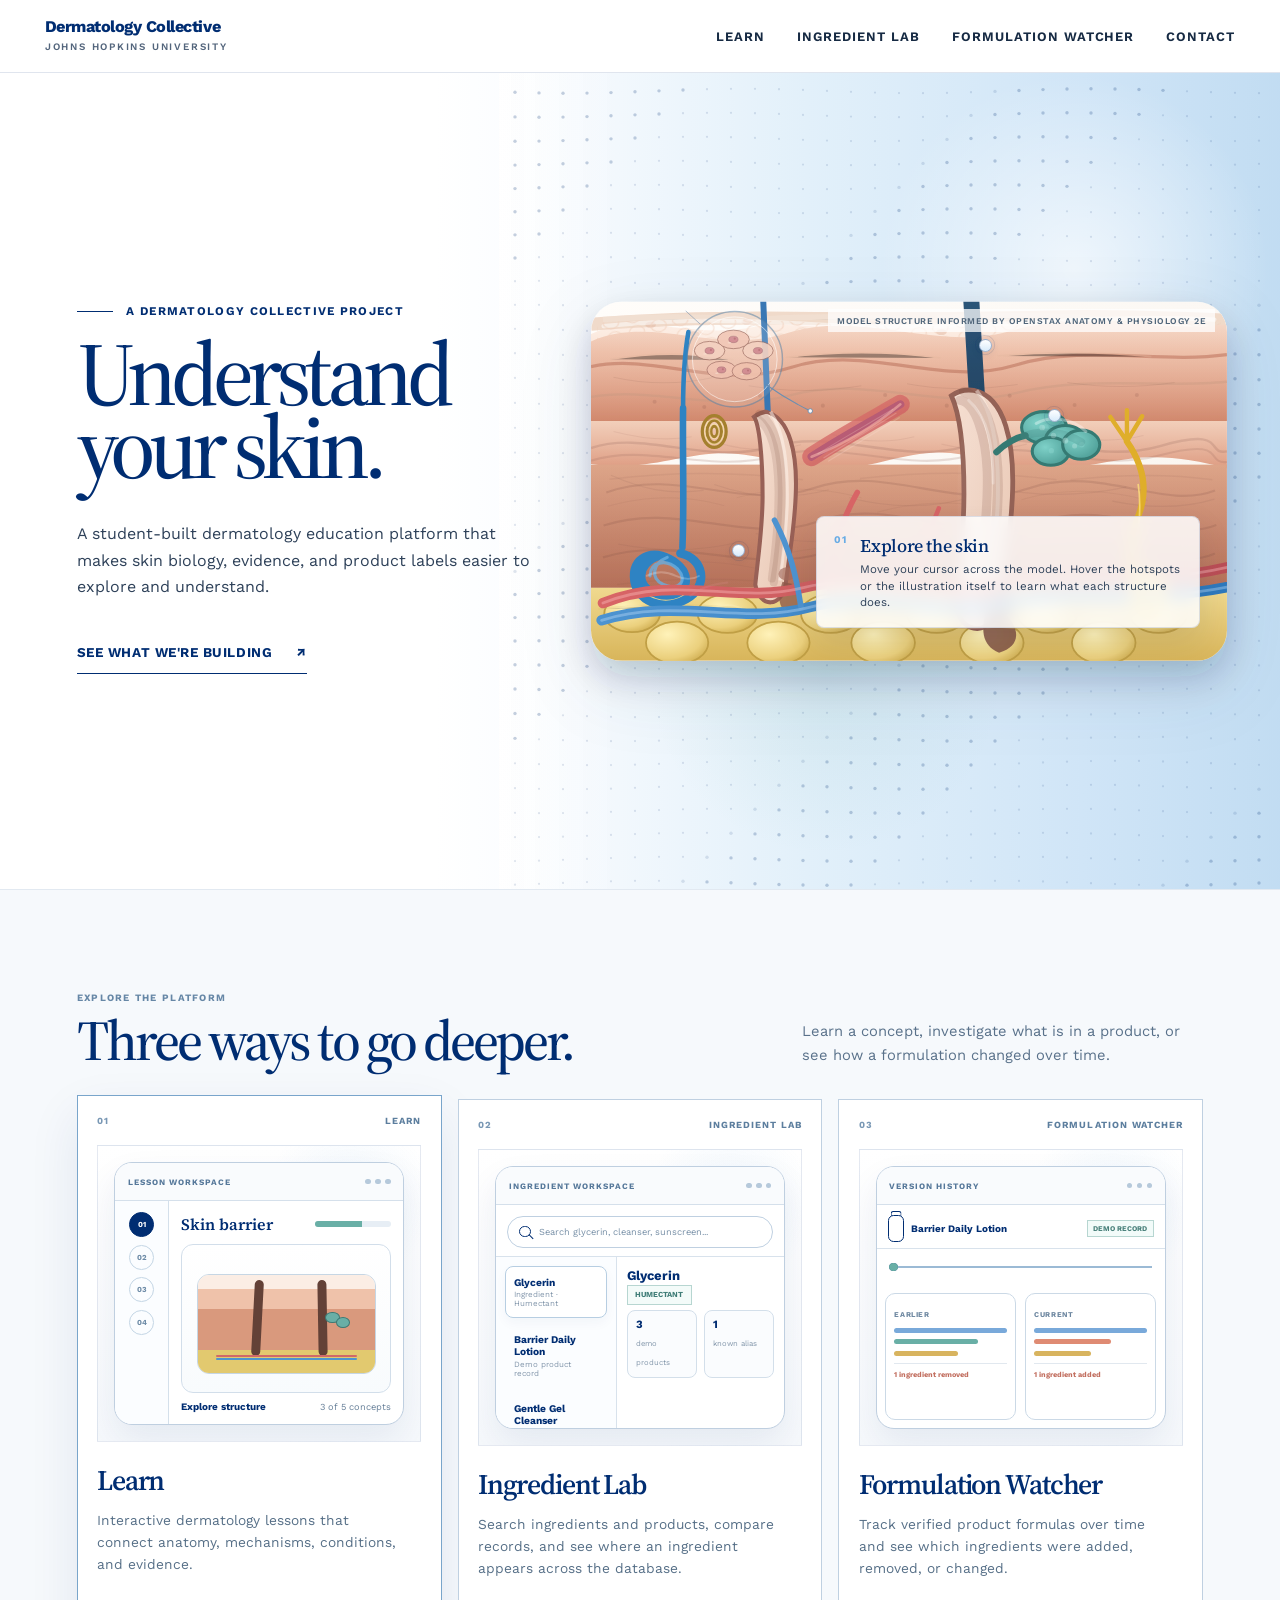
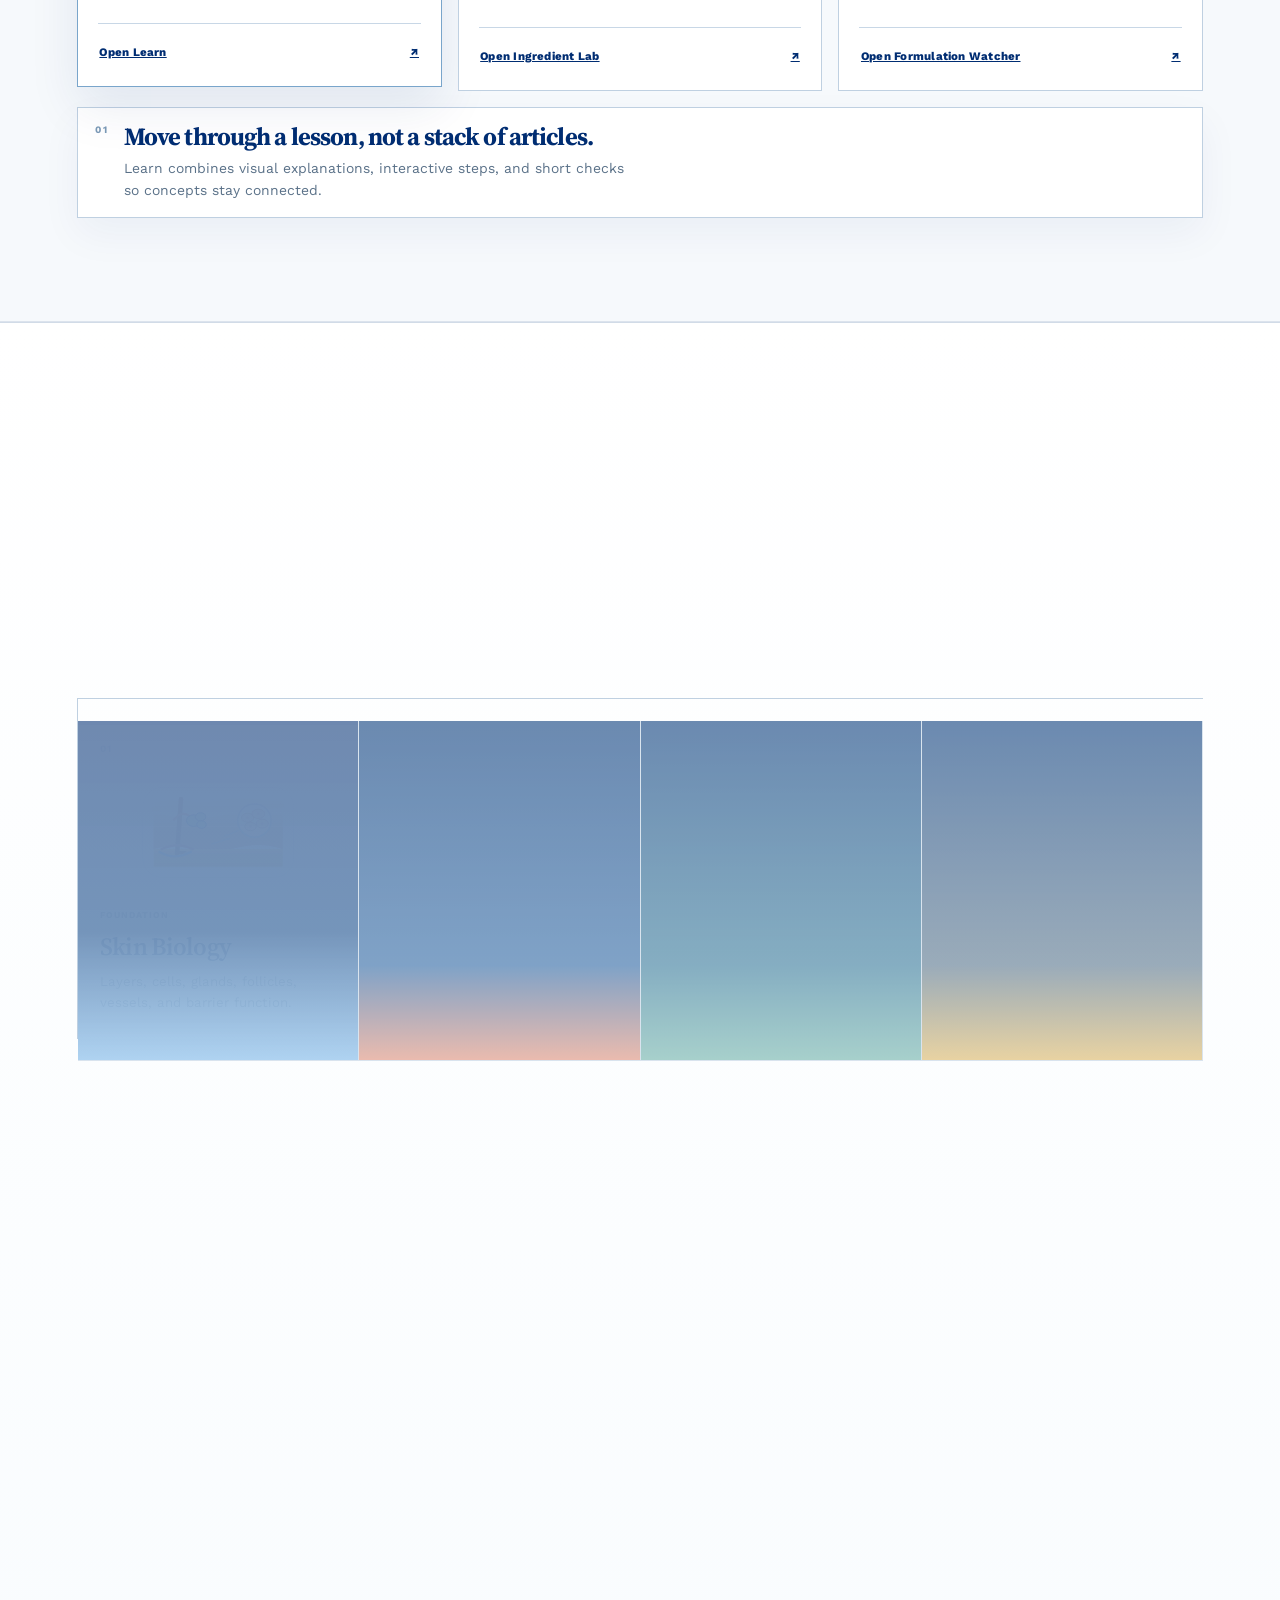
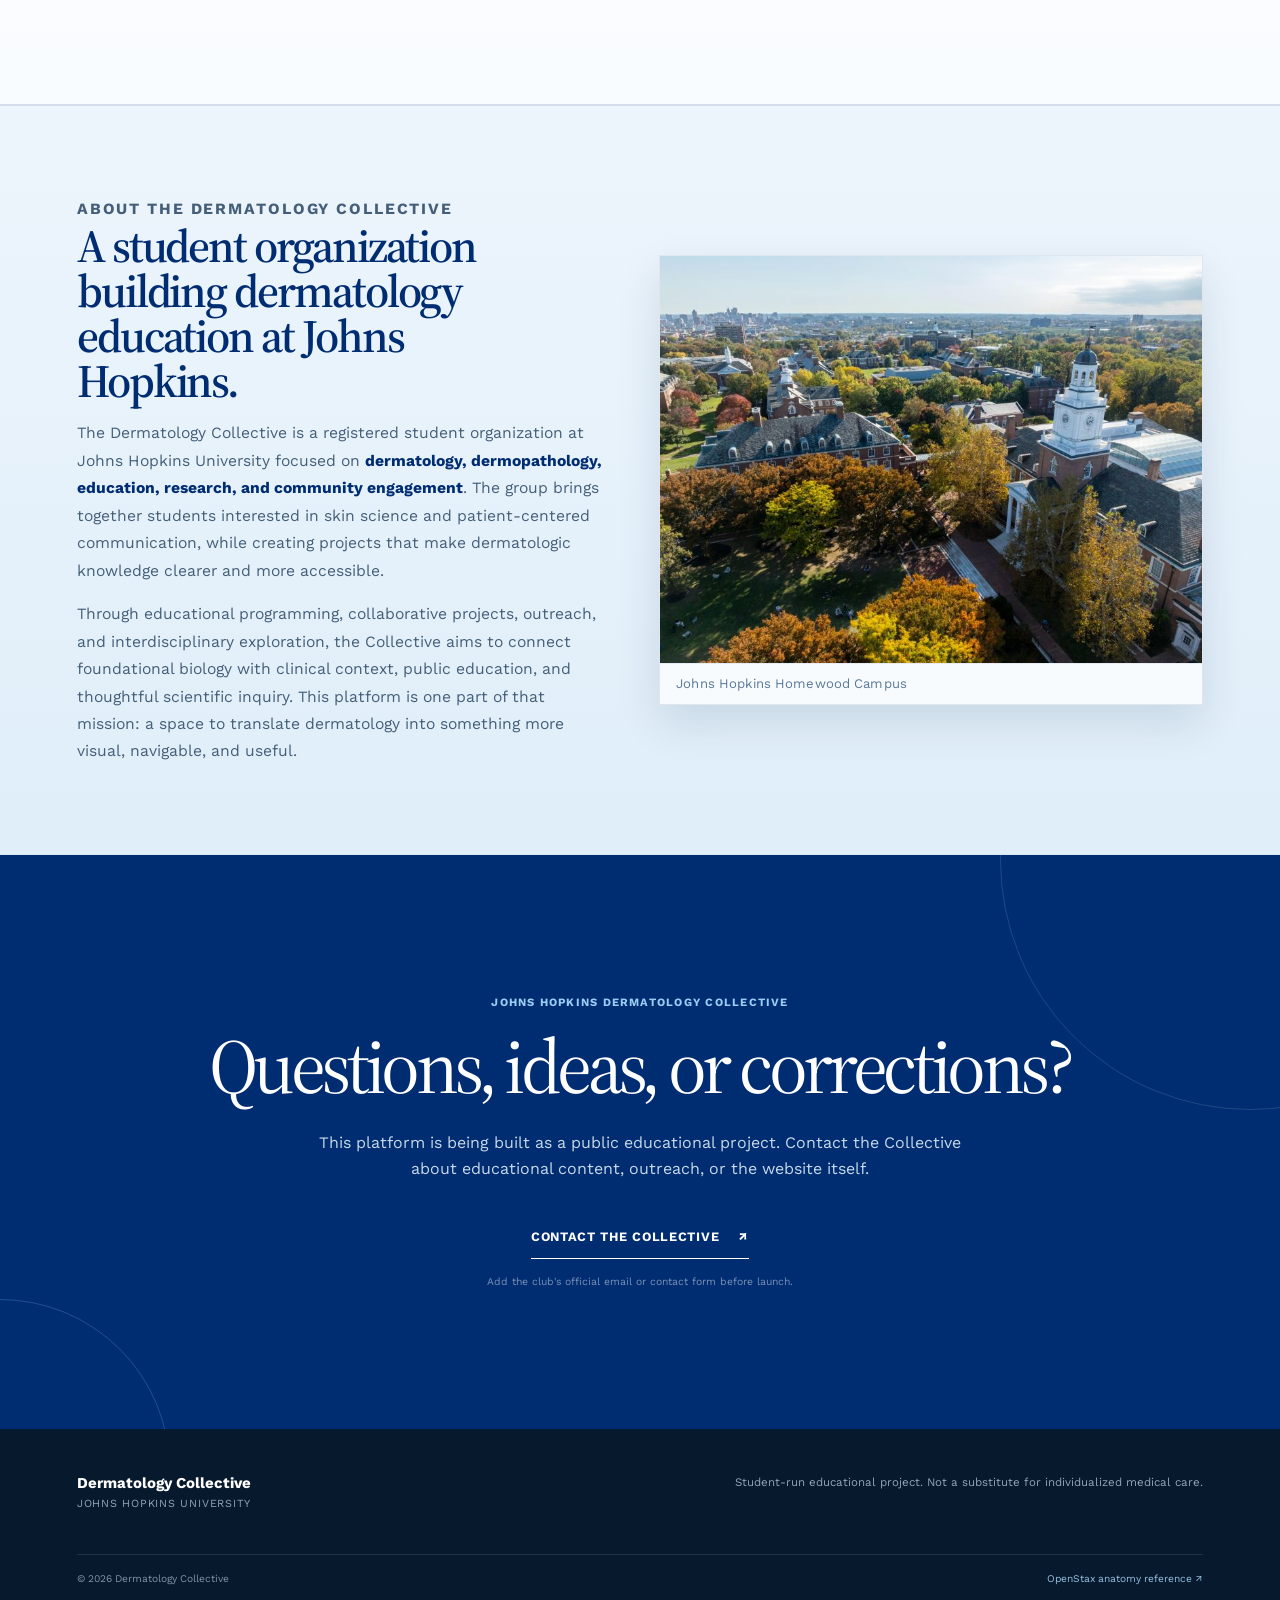
==== commit 8aa42d62: "Unify site navigation across all pages" ====
--- a/index.html
+++ b/index.html
@@ -2087,38 +2087,34 @@
 .sga-card-icon svg{display:block !important;width:10.4rem !important;height:6.8rem !important;margin:0 auto !important;translate:none !important;transform:none !important;}
 .card-labels .sga-card-icon svg,.card-evidence .sga-card-icon svg{translate:none !important;transform:none !important;margin-inline:auto !important;}
 </style>
+<link rel="stylesheet" href="css/site-nav.css">
+<script src="js/site-nav.js" defer></script>
 </head>
 <body>
   <a class="skip-link" href="#main">Skip to content</a>
 
   <header class="site-header" id="siteHeader">
     <div class="header-inner">
-      <a class="brand brand-textonly" href="#top" aria-label="Dermatology Collective home">
-        <span class="brand-copy">
-          <strong>Dermatology Collective</strong>
-          <small>Johns Hopkins University</small>
-        </span>
+      <a class="brand brand-textonly" href="index.html" aria-label="Dermatology Collective home">
+        <span class="brand-copy"><strong>Dermatology Collective</strong><small>Johns Hopkins University</small></span>
       </a>
-
-      <nav class="desktop-nav" aria-label="Homepage navigation">
+      <nav class="desktop-nav" aria-label="Main navigation">
         <a href="learn.html">Learn</a>
         <a href="ingredient-lab.html">Ingredient Lab</a>
         <a href="formulation-watcher.html">Formulation Watcher</a>
         <a href="#contact">Contact</a>
       </nav>
-
-      <button class="menu-button" id="menuButton" aria-label="Toggle navigation" aria-expanded="false">
-        <span></span><span></span>
+      <button class="menu-button" id="menuButton" type="button" aria-label="Open menu" aria-controls="mobileNav" aria-expanded="false">
+        <span></span><span></span><span></span>
       </button>
     </div>
+    <nav class="mobile-nav" id="mobileNav" aria-label="Mobile navigation">
+        <a href="learn.html">Learn</a>
+        <a href="ingredient-lab.html">Ingredient Lab</a>
+        <a href="formulation-watcher.html">Formulation Watcher</a>
+        <a href="#contact">Contact</a>
+    </nav>
   </header>
-
-  <nav class="mobile-nav" id="mobileNav" aria-label="Mobile homepage navigation">
-    <a href="learn.html">Learn</a>
-    <a href="ingredient-lab.html">Ingredient Lab</a>
-    <a href="formulation-watcher.html">Formulation Watcher</a>
-    <a href="#contact">Contact</a>
-  </nav>
 
   <main id="main">
     
@@ -3303,18 +3299,6 @@
 resizeCanvas();
 drawDots();
 
-/* Mobile menu */
-const menuButton = document.getElementById('menuButton');
-const mobileNav = document.getElementById('mobileNav');
-menuButton?.addEventListener('click', () => {
-  const open = mobileNav.classList.toggle('open');
-  menuButton.setAttribute('aria-expanded', String(open));
-});
-mobileNav?.querySelectorAll('a').forEach(a => a.addEventListener('click', () => {
-  mobileNav.classList.remove('open');
-  menuButton.setAttribute('aria-expanded','false');
-}));
-
 /* Contact placeholder so the page does not ship with a fake email. */
 const contactButton = document.getElementById('contactButton');
 const contactPlaceholder = document.getElementById('contactPlaceholder');
--- a/css/site-nav.css
+++ b/css/site-nav.css
@@ -0,0 +1,28 @@
+/* Shared header and navigation across the four site pages. */
+.site-header{position:sticky;top:0;z-index:100;height:auto;border-bottom:1px solid rgba(0,45,114,.12);background:rgba(255,255,255,.96);backdrop-filter:blur(14px)}
+.site-header .header-inner{box-sizing:border-box;width:100%;min-height:72px;height:auto;margin:0;padding:.75rem max(3.5vw,1.25rem);display:flex;align-items:center;justify-content:space-between;gap:2rem}
+.site-header .brand{display:inline-flex;align-items:center;flex-shrink:0;color:var(--blue);text-decoration:none}
+.site-header .brand-copy{display:flex;flex-direction:column;line-height:1}
+.site-header .brand-copy strong{display:block;color:var(--blue);font-size:1.02rem;font-weight:720;letter-spacing:-.03em;line-height:1}
+.site-header .brand-copy small{display:block;margin-top:.38rem;color:#53657c;font-family:inherit;font-size:.62rem;font-weight:600;letter-spacing:.18em;line-height:1.2;text-transform:uppercase}
+.site-header .desktop-nav{display:flex;align-items:center;gap:clamp(1.25rem,2.5vw,2.75rem);width:auto;flex-wrap:nowrap}
+.site-header .desktop-nav a{position:relative;white-space:nowrap;color:#162a43;font-family:inherit;font-size:.81rem;font-weight:650;letter-spacing:.075em;opacity:1;text-decoration:none;text-transform:uppercase}
+.site-header .desktop-nav a::after{position:absolute;right:0;bottom:-.45rem;left:0;height:1px;background:var(--blue);content:"";transform:scaleX(0);transform-origin:right;transition:transform 180ms ease}
+.site-header .desktop-nav a:hover::after,.site-header .desktop-nav a:focus-visible::after,.site-header .desktop-nav a[aria-current="page"]::after{transform:scaleX(1);transform-origin:left}
+.site-header .desktop-nav a[aria-current="page"]{color:var(--blue)}
+.site-header .menu-button,.site-header .mobile-nav{display:none}
+.skip-link{position:fixed;top:-5rem;left:1rem;z-index:200;padding:.7rem 1rem;border:2px solid var(--blue);background:#fff;color:var(--blue);text-decoration:none}
+.skip-link:focus{top:1rem}
+@media(max-width:940px){
+  .site-header .header-inner{min-height:72px;padding:.7rem max(3.5vw,1.25rem)}
+  .site-header .desktop-nav{display:none}
+  .site-header .menu-button{display:inline-flex;width:44px;height:44px;padding:0;border:0;background:transparent;flex-direction:column;align-items:center;justify-content:center;gap:6px;cursor:pointer;flex-shrink:0}
+  .site-header .menu-button span{display:block;width:23px;height:1.5px;background:var(--blue)}
+  .site-header .menu-button:focus-visible,.site-header .mobile-nav a:focus-visible{outline:2px solid var(--blue);outline-offset:3px}
+  .site-header .mobile-nav{position:absolute;top:100%;left:0;right:0;z-index:99;padding:1.3rem max(3.5vw,1.25rem) 1.6rem;border-bottom:1px solid rgba(0,45,114,.12);background:rgba(255,255,255,.99);box-shadow:0 14px 25px rgba(0,45,114,.08);flex-direction:column;gap:1rem}
+  .site-header .mobile-nav.open{display:flex}
+  .site-header .mobile-nav a{width:max-content;max-width:100%;color:#162a43;font-size:.8rem;font-weight:650;letter-spacing:.075em;text-decoration:none;text-transform:uppercase}
+  .site-header .mobile-nav a[aria-current="page"]{color:var(--blue);text-decoration:underline;text-underline-offset:.35rem}
+}
+@media(max-width:420px){.site-header .brand-copy strong{font-size:.93rem}.site-header .brand-copy small{font-size:.54rem;letter-spacing:.14em}}
+#contact{scroll-margin-top:90px}
